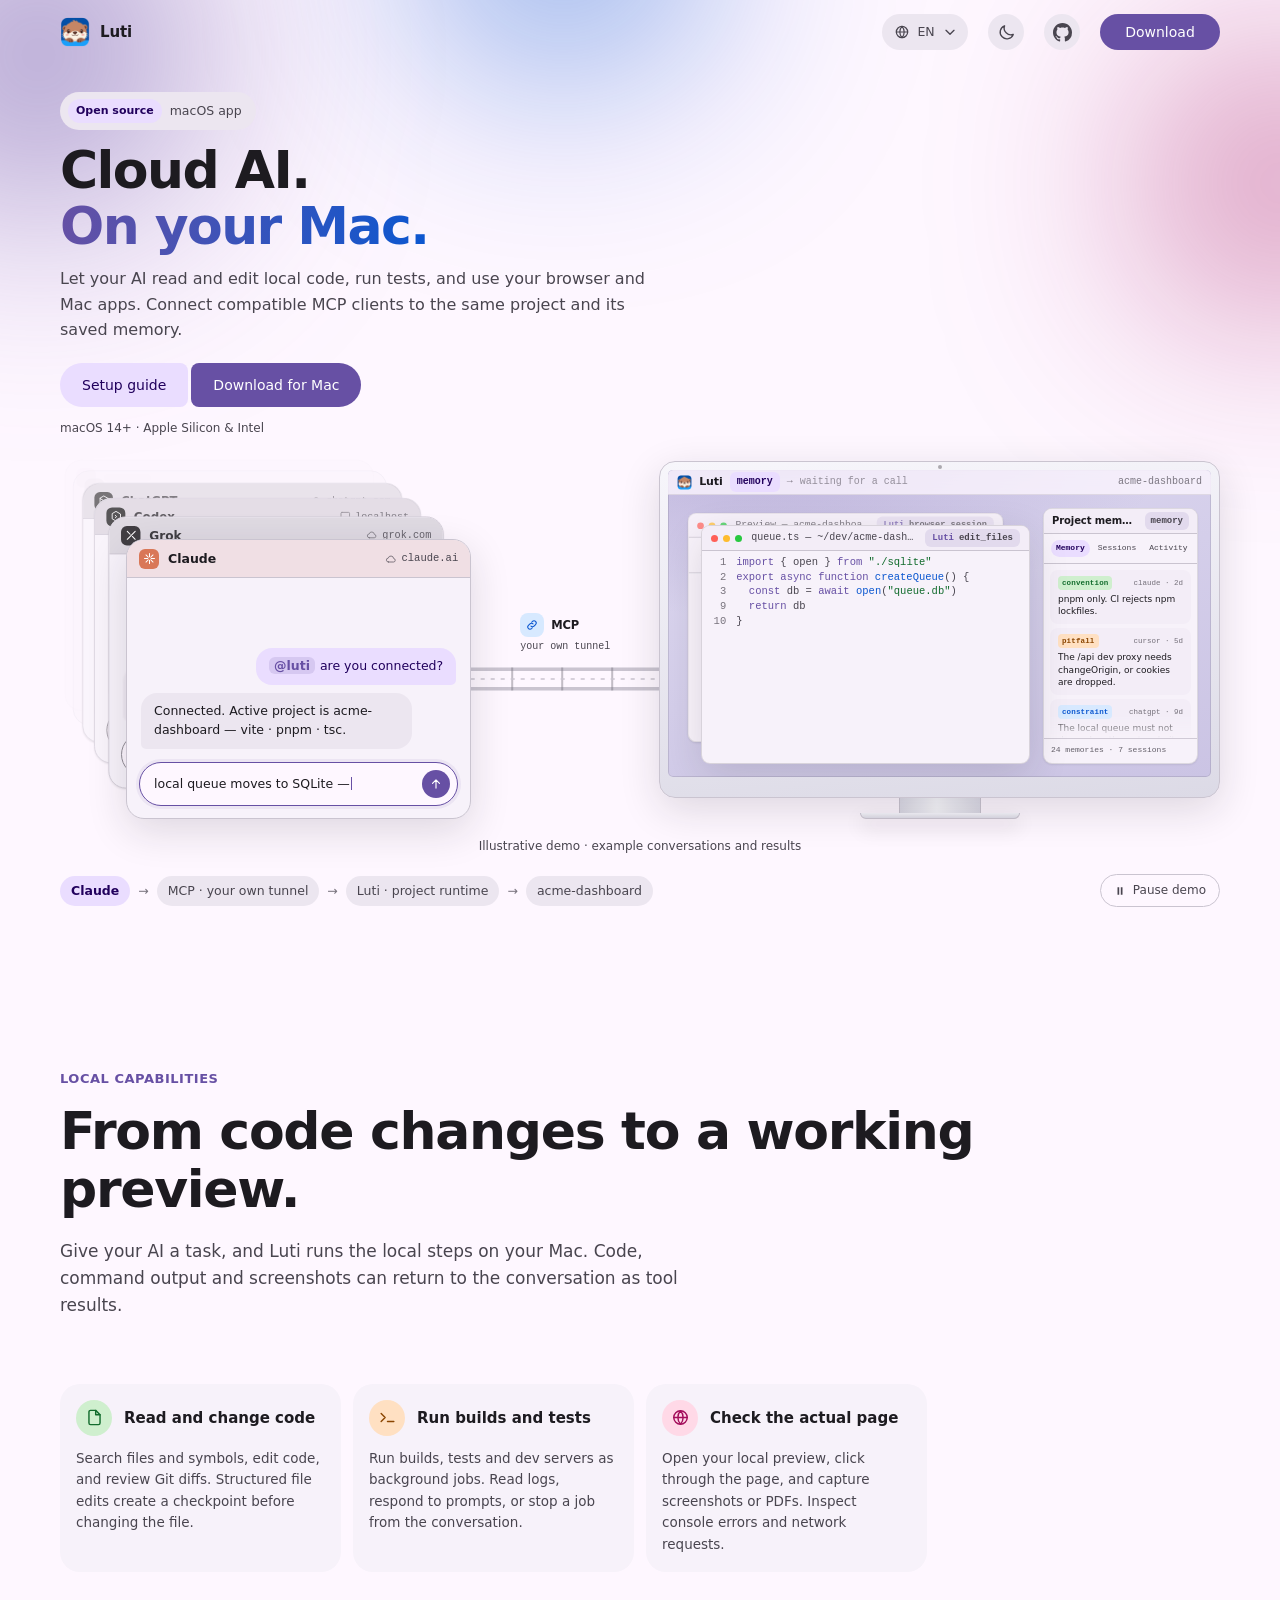
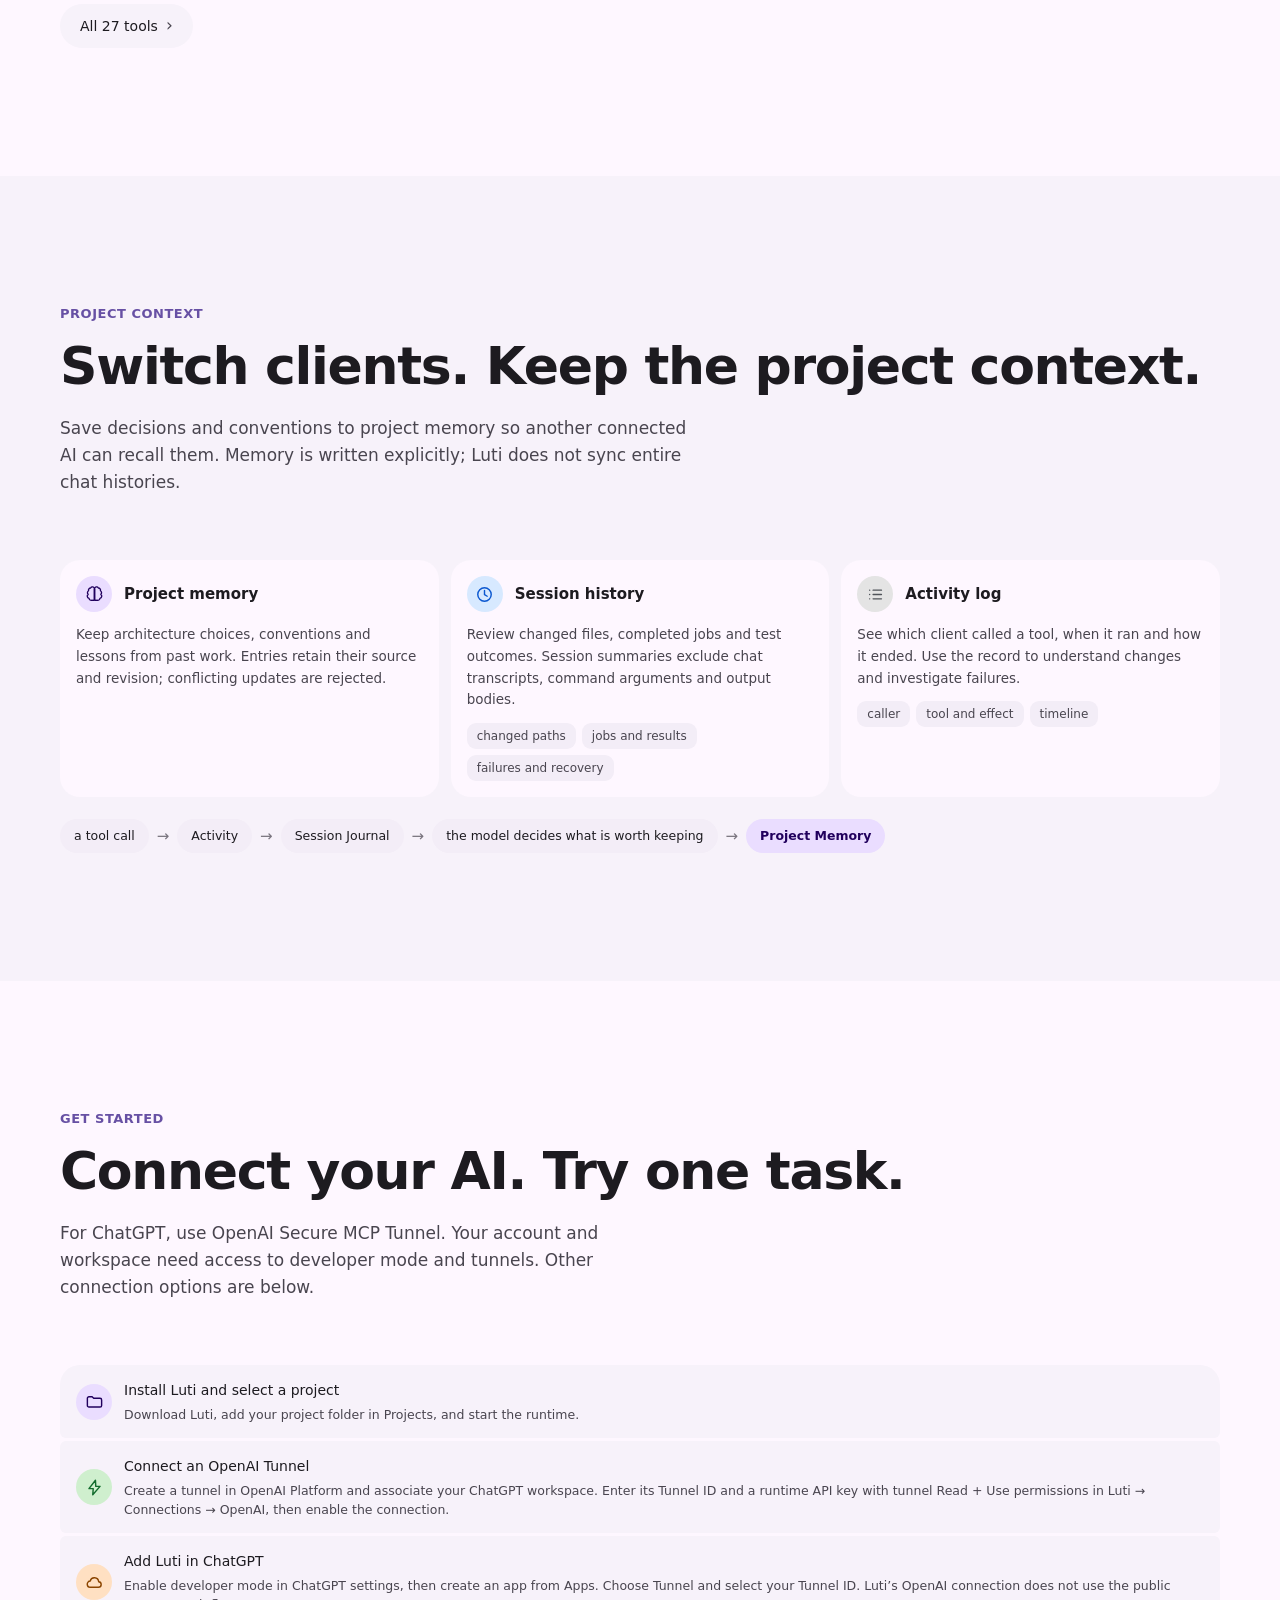
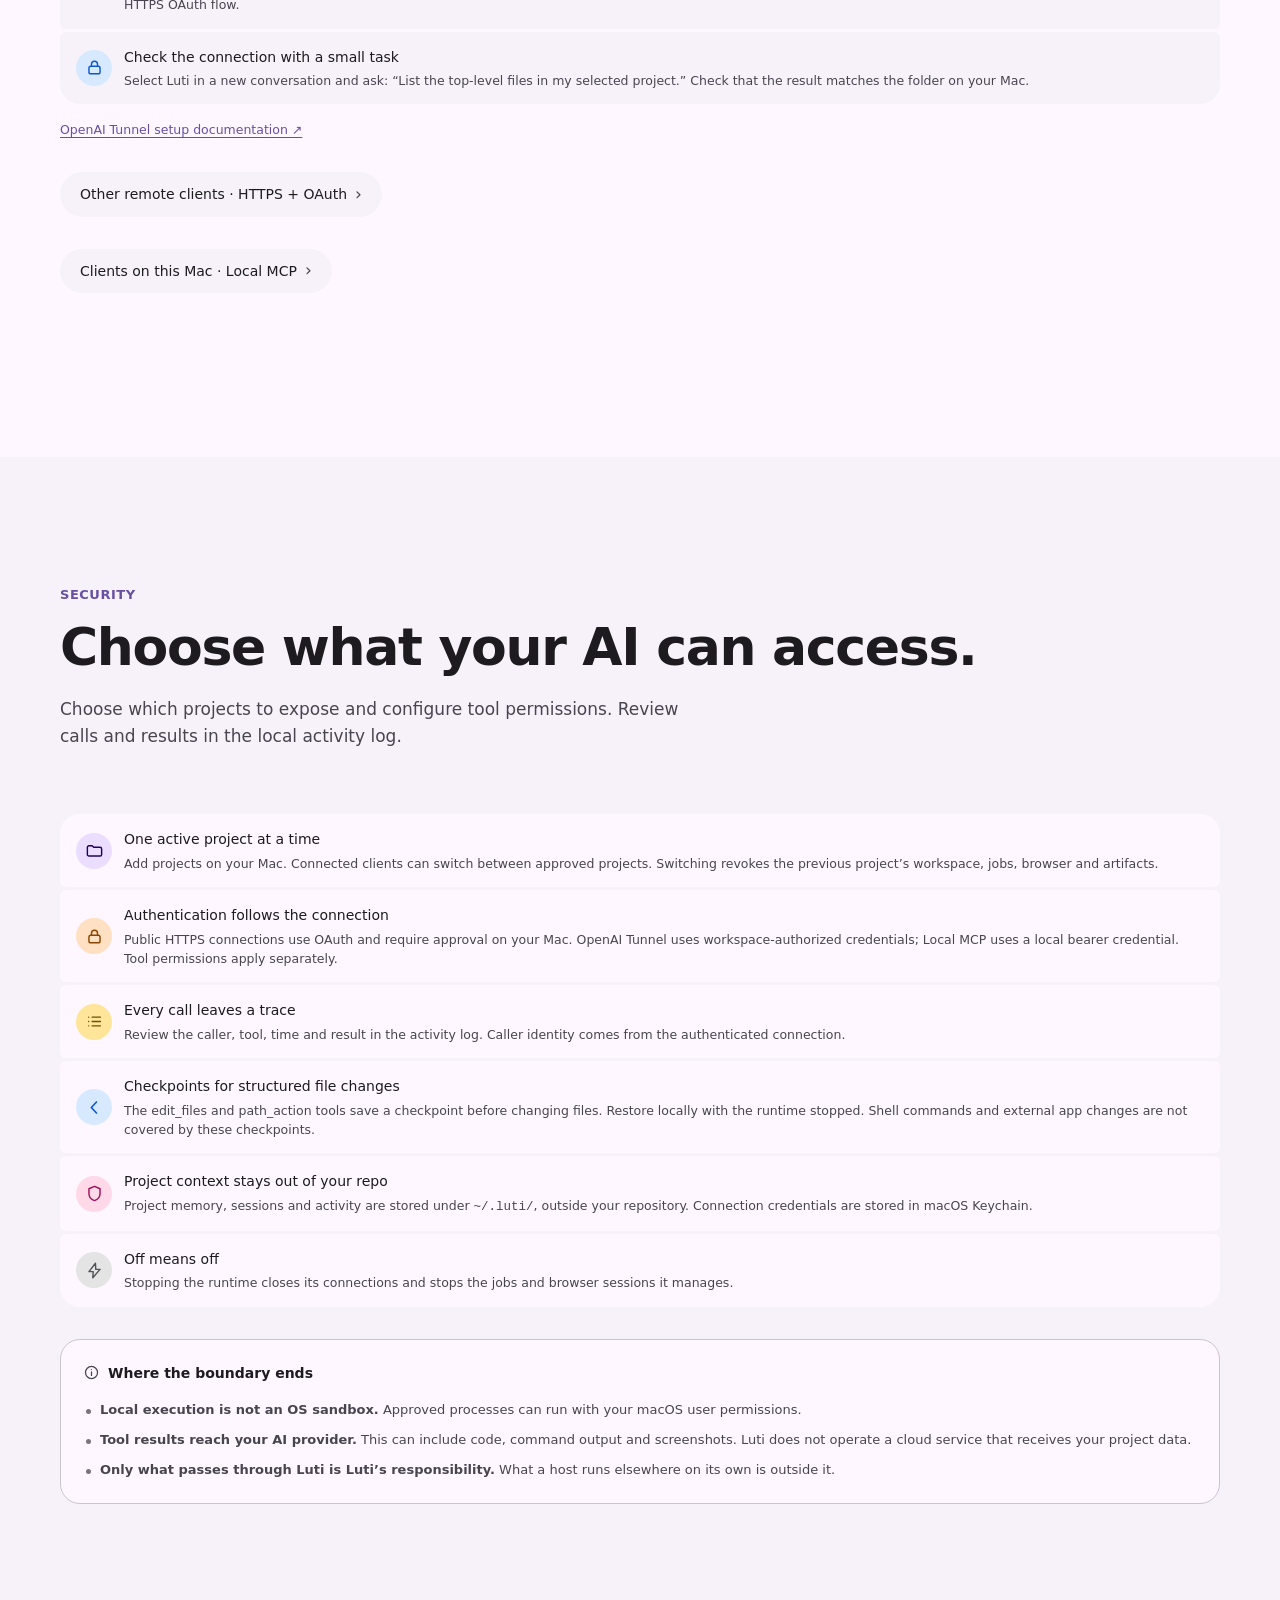
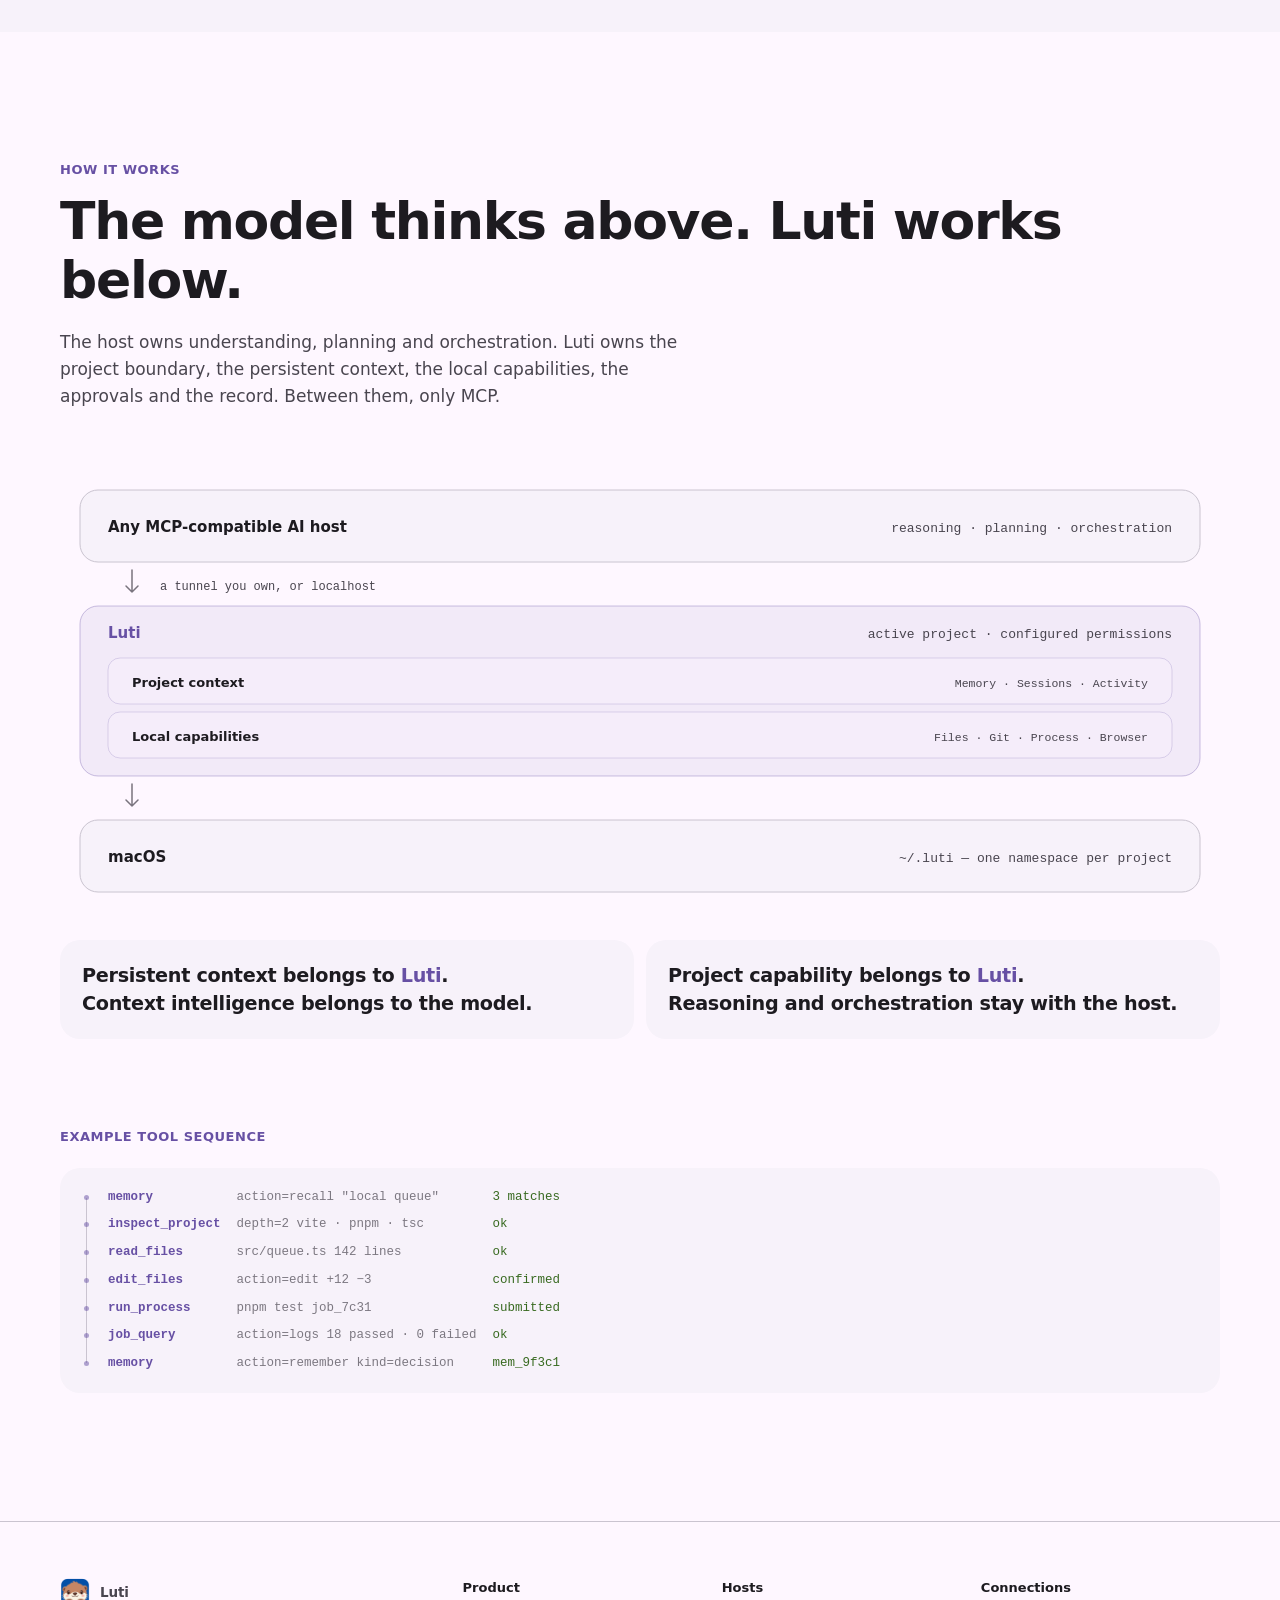
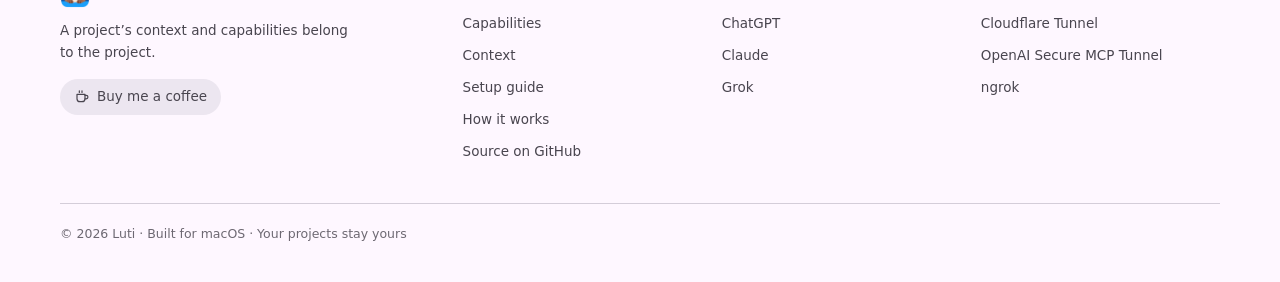
==== Web/index.html @ 60e30027 "refactor: remove computer use from main - Remove desktop tools, screen capture, native input and age" ====
<!doctype html>
<html lang="en" data-theme="auto">
<head>
<meta charset="utf-8">
<meta name="viewport" content="width=device-width, initial-scale=1">

<title>Luti — Cloud AI, on your Mac.</title>
<meta name="description" content="Luti connects AI clients to your Mac through MCP: read and edit code, run tests, use local apps, and share saved project memory. Tool results return to your AI provider.">
<meta name="keywords" content="MCP server, Model Context Protocol, macOS, project memory, remote MCP, ChatGPT connector, Claude MCP, Grok MCP, Codex MCP, Cloudflare Tunnel, local AI tools, OAuth dynamic client registration">
<meta name="author" content="Luti">
<meta name="robots" content="index, follow, max-image-preview:large, max-snippet:-1">
<meta name="color-scheme" content="light dark">
<meta name="theme-color" content="#fef7ff" media="(prefers-color-scheme: light)">
<meta name="theme-color" content="#141218" media="(prefers-color-scheme: dark)">
<meta name="apple-mobile-web-app-title" content="Luti">
<link rel="canonical" href="https://luti.aouos.com/">
<link rel="alternate" hreflang="en" href="https://luti.aouos.com/?lang=en">
<link rel="alternate" hreflang="zh-Hans" href="https://luti.aouos.com/?lang=zh">
<link rel="alternate" hreflang="ja" href="https://luti.aouos.com/?lang=ja">
<link rel="alternate" hreflang="x-default" href="https://luti.aouos.com/">

<meta property="og:site_name" content="Luti">
<meta property="og:type" content="website">
<meta property="og:url" content="https://luti.aouos.com/">
<meta property="og:locale" content="en_US">
<meta property="og:locale:alternate" content="zh_CN">
<meta property="og:locale:alternate" content="ja_JP">
<meta property="og:title" content="Luti — Cloud AI, on your Mac.">
<meta property="og:description" content="Luti connects AI clients to your Mac through MCP: read and edit code, run tests, use local apps, and share saved project memory. Tool results return to your AI provider.">
<meta property="og:image" content="https://luti.aouos.com/assets/og-image.png">
<meta property="og:image:width" content="1200">
<meta property="og:image:height" content="630">
<meta property="og:image:alt" content="Luti — cloud AI on your Mac. Shared project memory and 27 local capabilities.">

<meta name="twitter:card" content="summary_large_image">
<meta name="twitter:title" content="Luti — Cloud AI, on your Mac.">
<meta name="twitter:description" content="Luti connects AI clients to your Mac through MCP: read and edit code, run tests, use local apps, and share saved project memory. Tool results return to your AI provider.">
<meta name="twitter:image" content="https://luti.aouos.com/assets/og-image.png">

<link rel="icon" href="assets/luti-icon.png" type="image/png">
<link rel="apple-touch-icon" href="assets/luti-icon.png">
<link rel="stylesheet" href="styles/tokens.css">
<link rel="stylesheet" href="styles/base.css">
<link rel="stylesheet" href="styles/hero.css">

<script type="application/ld+json">
{
  "@context": "https://schema.org",
  "@graph": [
    {
      "@type": "Organization",
      "@id": "https://luti.aouos.com/#org",
      "name": "Luti",
      "url": "https://luti.aouos.com/",
      "logo": "https://luti.aouos.com/assets/luti-icon.png"
    },
    {
      "@type": "WebSite",
      "@id": "https://luti.aouos.com/#site",
      "url": "https://luti.aouos.com/",
      "name": "Luti",
      "inLanguage": ["en", "zh-Hans", "ja"],
      "publisher": { "@id": "https://luti.aouos.com/#org" }
    },
    {
      "@type": "SoftwareApplication",
      "@id": "https://luti.aouos.com/#app",
      "name": "Luti",
      "applicationCategory": "DeveloperApplication",
      "applicationSubCategory": "MCP Server",
      "operatingSystem": "macOS",
      "url": "https://luti.aouos.com/",
      "image": "https://luti.aouos.com/assets/og-image.png",
      "publisher": { "@id": "https://luti.aouos.com/#org" },
      "description": "Luti connects AI clients to your Mac through MCP: read and edit code, run tests, use local apps, and share saved project memory. Tool results return to your AI provider.",
      "featureList": [
        "Project Memory — durable architecture, decisions, conventions and pitfalls",
        "Session Journal — what each runtime session actually did",
        "Activity — event-level record of every tool call",
        "27 fixed MCP tools across files, code, git, processes, browser and skills",
        "Remote MCP through a tunnel you own — Cloudflare, OpenAI Secure MCP Tunnel or ngrok — or local MCP over localhost",
        "Automatic checkpoint and local restore behind every file and path mutation",
        "OAuth 2.1 with dynamic client registration and per-connection approval on the Mac"
      ],
      "license": "https://www.apache.org/licenses/LICENSE-2.0",
      "isAccessibleForFree": true,
      "offers": {
        "@type": "Offer",
        "price": "0",
        "priceCurrency": "USD"
      }
    },
    {
      "@type": "FAQPage",
      "@id": "https://luti.aouos.com/#faq",
      "inLanguage": "en",
      "mainEntity": [
        {
          "@type": "Question",
          "name": "Which AI hosts can connect to Luti?",
          "acceptedAnswer": {
            "@type": "Answer",
            "text": "Any host that speaks MCP — cloud or local, web app, desktop app, IDE or command line. ChatGPT, Claude, Grok, Codex and Cursor are examples, not an allowlist. The main path is a cloud chat: it registers itself through OAuth dynamic client registration and waits for you to approve it on the Mac. Clients already on the machine take a shorter road over localhost, with no domain and no tunnel."
          }
        },
        {
          "@type": "Question",
          "name": "Is Luti an AI agent?",
          "acceptedAnswer": {
            "@type": "Answer",
            "text": "No. Luti ships no model, no planner and no second agent loop. Reasoning, planning and orchestration stay with the host. Luti owns the project boundary, the persistent context, the local capabilities, the approvals and the audit record."
          }
        },
        {
          "@type": "Question",
          "name": "How does project memory work?",
          "acceptedAnswer": {
            "@type": "Answer",
            "text": "Context is stored in three layers. Activity records every tool call. A session journal records what a runtime session changed. Project memory holds the durable semantics — architecture, decisions, conventions, constraints, security notes, pitfalls, goals and rationale — written explicitly by the model with its source, revision and supersedes chain preserved. Memory is scoped per project; there is no global profile and no cross-project merge."
          }
        },
        {
          "@type": "Question",
          "name": "Does my traffic go through Luti's servers?",
          "acceptedAnswer": {
            "@type": "Answer",
            "text": "No. The tunnel is your own: the request goes host to tunnel to your Mac, and Luti runs no server in that path. Nothing there needs a Luti account either — the app is free and open source, and it runs entirely on your Mac."
          }
        },
        {
          "@type": "Question",
          "name": "Is a project scope the same as a sandbox?",
          "acceptedAnswer": {
            "@type": "Answer",
            "text": "No. A project scope is a semantic boundary, not an OS sandbox: an approved process runs with your user's permissions. A tunnel is not authentication, OAuth is not tool permission, and tool permission is not macOS TCC. Execution policy and checkpoint restore have shipped. An OS-enforced sandbox backend has not, and until it does, a workspace or isolated process fails closed rather than quietly running unsandboxed."
          }
        },
        {
          "@type": "Question",
          "name": "What does Luti cost?",
          "acceptedAnswer": {
            "@type": "Answer",
            "text": "Nothing. Luti Desktop is free and open source under Apache-2.0, and everyone gets the complete product. The Mac app source is on GitHub, and official builds are Developer ID signed and notarized by Apple."
          }
        }
      ]
    }
  ]
}
</script>
</head>
<body>

<svg width="0" height="0" aria-hidden="true" style="position:absolute" focusable="false">
  <defs>
    <g id="sp" fill="none" stroke="currentColor" stroke-width="1.8" stroke-linecap="round" stroke-linejoin="round"></g>
  </defs>
  <symbol id="i-check" viewBox="0 0 24 24" fill="none" stroke="currentColor" stroke-width="2.4" stroke-linecap="round" stroke-linejoin="round"><path d="M5 12.5 10 17.5 19 7"/></symbol>
  <symbol id="i-caret" viewBox="0 0 24 24" fill="none" stroke="currentColor" stroke-width="2" stroke-linecap="round" stroke-linejoin="round"><path d="m6 9.5 6 6 6-6"/></symbol>
  <symbol id="i-send" viewBox="0 0 24 24" fill="none" stroke="currentColor" stroke-width="2" stroke-linecap="round" stroke-linejoin="round"><path d="M12 19V5M6 11l6-6 6 6"/></symbol>
  <symbol id="i-cloud" viewBox="0 0 24 24" fill="none" stroke="currentColor" stroke-width="1.8" stroke-linecap="round" stroke-linejoin="round"><path d="M7 18h10a3.5 3.5 0 0 0 .3-6.98A5.5 5.5 0 0 0 6.5 10.2 3.9 3.9 0 0 0 7 18Z"/></symbol>
  <symbol id="i-folder" viewBox="0 0 24 24" fill="none" stroke="currentColor" stroke-width="1.8" stroke-linecap="round" stroke-linejoin="round"><path d="M3 8a2 2 0 0 1 2-2h4l2 2h8a2 2 0 0 1 2 2v7a2 2 0 0 1-2 2H5a2 2 0 0 1-2-2Z"/></symbol>
  <symbol id="i-terminal" viewBox="0 0 24 24" fill="none" stroke="currentColor" stroke-width="1.8" stroke-linecap="round" stroke-linejoin="round"><path d="m4 7 5 5-5 5M12 17h8"/></symbol>
  <symbol id="i-globe" viewBox="0 0 24 24" fill="none" stroke="currentColor" stroke-width="1.8" stroke-linecap="round" stroke-linejoin="round"><circle cx="12" cy="12" r="8.5"/><path d="M3.5 12h17M12 3.5c2.2 2.4 3.3 5.3 3.3 8.5S14.2 18.1 12 20.5c-2.2-2.4-3.3-5.3-3.3-8.5S9.8 5.9 12 3.5Z"/></symbol>
  <symbol id="i-display" viewBox="0 0 24 24" fill="none" stroke="currentColor" stroke-width="1.8" stroke-linecap="round" stroke-linejoin="round"><rect x="3" y="4.5" width="18" height="12" rx="2"/><path d="M9.5 20.5h5M12 16.5v4"/></symbol>
  <symbol id="i-git" viewBox="0 0 24 24" fill="none" stroke="currentColor" stroke-width="1.8" stroke-linecap="round" stroke-linejoin="round"><circle cx="7" cy="6" r="2.2"/><circle cx="7" cy="18" r="2.2"/><circle cx="17" cy="10" r="2.2"/><path d="M7 8.2v7.6M17 12.2c0 3-2.6 3.8-5 4.2"/></symbol>
  <symbol id="i-package" viewBox="0 0 24 24" fill="none" stroke="currentColor" stroke-width="1.8" stroke-linecap="round" stroke-linejoin="round"><path d="m12 3 8 4.3v9.4L12 21l-8-4.3V7.3Z"/><path d="M4 7.3 12 12l8-4.7M12 12v9"/></symbol>
  <symbol id="i-sparkles" viewBox="0 0 24 24" fill="none" stroke="currentColor" stroke-width="1.8" stroke-linecap="round" stroke-linejoin="round"><path d="M12 3v5M12 16v5M4.5 12h5M14.5 12h5M6.7 6.7l3 3M14.3 14.3l3 3M17.3 6.7l-3 3M9.7 14.3l-3 3"/></symbol>
  <symbol id="i-shield" viewBox="0 0 24 24" fill="none" stroke="currentColor" stroke-width="1.8" stroke-linecap="round" stroke-linejoin="round"><path d="M12 3 5 6v6c0 4.2 2.9 7.6 7 9 4.1-1.4 7-4.8 7-9V6Z"/></symbol>
  <symbol id="i-lock" viewBox="0 0 24 24" fill="none" stroke="currentColor" stroke-width="1.8" stroke-linecap="round" stroke-linejoin="round"><rect x="5" y="10.5" width="14" height="9.5" rx="2.4"/><path d="M8.2 10.5V7.8a3.8 3.8 0 0 1 7.6 0v2.7"/></symbol>
  <symbol id="i-lock-s" viewBox="0 0 24 24" fill="none" stroke="currentColor" stroke-width="2.6" stroke-linecap="round" stroke-linejoin="round"><rect x="5" y="10.5" width="14" height="9.5" rx="2.4"/><path d="M8.2 10.5V7.8a3.8 3.8 0 0 1 7.6 0v2.7"/></symbol>
  <symbol id="i-bolt" viewBox="0 0 24 24" fill="none" stroke="currentColor" stroke-width="1.8" stroke-linecap="round" stroke-linejoin="round"><path d="M13.2 2.8 5 13.4h5.4L9.8 21.2 19 10.6h-5.4Z"/></symbol>
  <symbol id="i-eye" viewBox="0 0 24 24" fill="none" stroke="currentColor" stroke-width="1.8" stroke-linecap="round" stroke-linejoin="round"><path d="M2.6 12S6.2 5.8 12 5.8 21.4 12 21.4 12 17.8 18.2 12 18.2 2.6 12 2.6 12Z"/><circle cx="12" cy="12" r="2.8"/></symbol>
  <symbol id="i-play" viewBox="0 0 24 24" fill="currentColor"><path d="M7 4.6 19 12 7 19.4Z"/></symbol>
  <symbol id="i-pause" viewBox="0 0 24 24" fill="currentColor"><path d="M7 4.5h3.4v15H7zM13.6 4.5H17v15h-3.4z"/></symbol>
  <symbol id="i-back" viewBox="0 0 24 24" fill="none" stroke="currentColor" stroke-width="2" stroke-linecap="round" stroke-linejoin="round"><path d="M14.5 5 8 12l6.5 7"/></symbol>
  <symbol id="i-fwd" viewBox="0 0 24 24" fill="none" stroke="currentColor" stroke-width="2" stroke-linecap="round" stroke-linejoin="round"><path d="M9.5 5 16 12l-6.5 7"/></symbol>
  <symbol id="i-file" viewBox="0 0 24 24" fill="none" stroke="currentColor" stroke-width="1.8" stroke-linecap="round" stroke-linejoin="round"><path d="M13.5 3H7a2 2 0 0 0-2 2v14a2 2 0 0 0 2 2h10a2 2 0 0 0 2-2V8.5Z"/><path d="M13.5 3v5.5H19"/></symbol>
  <symbol id="i-camera" viewBox="0 0 24 24" fill="none" stroke="currentColor" stroke-width="1.8" stroke-linecap="round" stroke-linejoin="round"><path d="M4 8.5h3l1.4-2.2h7.2L17 8.5h3a1 1 0 0 1 1 1v8a1 1 0 0 1-1 1H4a1 1 0 0 1-1-1v-8a1 1 0 0 1 1-1Z"/><circle cx="12" cy="13.2" r="3.2"/></symbol>
  <symbol id="i-pencil" viewBox="0 0 24 24" fill="none" stroke="currentColor" stroke-width="1.8" stroke-linecap="round" stroke-linejoin="round"><path d="M4 20h4L20 8l-4-4L4 16Z"/></symbol>

  <symbol id="i-brain" viewBox="0 0 24 24" fill="none" stroke="currentColor" stroke-width="1.7" stroke-linecap="round" stroke-linejoin="round"><path d="M12 5a2.6 2.6 0 0 0-4.9-1.2A2.7 2.7 0 0 0 4.5 7.3a2.8 2.8 0 0 0-.5 4.5 2.8 2.8 0 0 0 1.1 5 2.7 2.7 0 0 0 3.8 2.3A2.6 2.6 0 0 0 12 18.6Z"/><path d="M12 5a2.6 2.6 0 0 1 4.9-1.2 2.7 2.7 0 0 1 2.6 3.5 2.8 2.8 0 0 1 .5 4.5 2.8 2.8 0 0 1-1.1 5 2.7 2.7 0 0 1-3.8 2.3A2.6 2.6 0 0 1 12 18.6Z"/><path d="M12 5v13.6"/></symbol>
  <symbol id="i-clock" viewBox="0 0 24 24" fill="none" stroke="currentColor" stroke-width="1.8" stroke-linecap="round" stroke-linejoin="round"><circle cx="12" cy="12" r="8.5"/><path d="M12 6.8v5.4l3.4 2"/></symbol>
  <symbol id="i-list" viewBox="0 0 24 24" fill="none" stroke="currentColor" stroke-width="1.8" stroke-linecap="round" stroke-linejoin="round"><path d="M9 6.5h10.5M9 12h10.5M9 17.5h10.5M4.6 6.5h.01M4.6 12h.01M4.6 17.5h.01"/></symbol>
  <symbol id="i-link" viewBox="0 0 24 24" fill="none" stroke="currentColor" stroke-width="1.8" stroke-linecap="round" stroke-linejoin="round"><path d="M10.2 13.8a3.7 3.7 0 0 0 5.3 0l2.6-2.6a3.7 3.7 0 0 0-5.3-5.3l-1.3 1.4"/><path d="M13.8 10.2a3.7 3.7 0 0 0-5.3 0l-2.6 2.6a3.7 3.7 0 0 0 5.3 5.3l1.3-1.4"/></symbol>
  <symbol id="i-layers" viewBox="0 0 24 24" fill="none" stroke="currentColor" stroke-width="1.8" stroke-linecap="round" stroke-linejoin="round"><path d="m12 3 8.6 4.4L12 11.8 3.4 7.4Z"/><path d="m3.4 12 8.6 4.4 8.6-4.4M3.4 16.6 12 21l8.6-4.4"/></symbol>
  <symbol id="i-info" viewBox="0 0 24 24" fill="none" stroke="currentColor" stroke-width="1.8" stroke-linecap="round" stroke-linejoin="round"><circle cx="12" cy="12" r="8.5"/><path d="M12 11.2v5M12 7.8h.01"/></symbol>
  <symbol id="i-sun" viewBox="0 0 24 24" fill="none" stroke="currentColor" stroke-width="1.7" stroke-linecap="round" stroke-linejoin="round"><circle cx="12" cy="12" r="4"/><path d="M12 2.6v2.2M12 19.2v2.2M4.2 12H2M22 12h-2.2M6.3 6.3 4.8 4.8M19.2 19.2l-1.5-1.5M17.7 6.3l1.5-1.5M4.8 19.2l1.5-1.5"/></symbol>
  <symbol id="i-moon" viewBox="0 0 24 24" fill="none" stroke="currentColor" stroke-width="1.7" stroke-linecap="round" stroke-linejoin="round"><path d="M20.5 14.4A8.5 8.5 0 0 1 9.6 3.5a8.5 8.5 0 1 0 10.9 10.9Z"/></symbol>
  <symbol id="i-coffee" viewBox="0 0 24 24" fill="none" stroke="currentColor" stroke-width="1.8" stroke-linecap="round" stroke-linejoin="round"><path d="M4.5 8h12v6.5a4.5 4.5 0 0 1-4.5 4.5H9a4.5 4.5 0 0 1-4.5-4.5Z"/><path d="M16.5 9.5h1.8a2.6 2.6 0 0 1 0 5.2h-1.8"/><path d="M8 2.8v2.4M12 2.8v2.4"/></symbol>
  <symbol id="i-github" viewBox="0 0 16 16" fill="currentColor"><path d="M8 0C3.58 0 0 3.58 0 8c0 3.54 2.29 6.53 5.47 7.59.4.07.55-.17.55-.38 0-.19-.01-.82-.01-1.49-2.01.37-2.53-.49-2.69-.94-.09-.23-.48-.94-.82-1.13-.28-.15-.68-.52-.01-.53.63-.01 1.08.58 1.23.82.72 1.21 1.87.87 2.33.66.07-.52.28-.87.51-1.07-1.78-.2-3.64-.89-3.64-3.95 0-.87.31-1.59.82-2.15-.08-.2-.36-1.02.08-2.12 0 0 .67-.21 2.2.82.64-.18 1.32-.27 2-.27.68 0 1.36.09 2 .27 1.53-1.04 2.2-.82 2.2-.82.44 1.1.16 1.92.08 2.12.51.56.82 1.27.82 2.15 0 3.07-1.87 3.75-3.65 3.95.29.25.54.73.54 1.48 0 1.07-.01 1.93-.01 2.2 0 .21.15.46.55.38A8.013 8.013 0 0 0 16 8c0-4.42-3.58-8-8-8Z"/></symbol>
  <symbol id="i-chatgpt" viewBox="0 0 24 24" fill="none" stroke="currentColor" stroke-width="1.7" stroke-linecap="round" stroke-linejoin="round"><path d="m12 2.6 8.1 4.7v9.4L12 21.4 3.9 16.7V7.3Z"/><path d="M12 12.1 20.1 7.3M12 12.1v9.3M12 12.1 3.9 7.3"/></symbol>
  <symbol id="i-claude" viewBox="0 0 24 24" fill="none" stroke="currentColor" stroke-width="1.9" stroke-linecap="round"><path d="M12 2.8v6M12 15.2v6M2.8 12h6M15.2 12h6M5.5 5.5l4.2 4.2M14.3 14.3l4.2 4.2M18.5 5.5l-4.2 4.2M9.7 14.3l-4.2 4.2"/></symbol>
  <symbol id="i-grok" viewBox="0 0 24 24" fill="none" stroke="currentColor" stroke-width="2" stroke-linecap="round"><path d="M4.5 19.5 19.5 4.5M4.5 4.5l5.4 5.4M14.1 14.1l5.4 5.4"/></symbol>
  <symbol id="i-codex" viewBox="0 0 24 24" fill="none" stroke="currentColor" stroke-width="1.7" stroke-linecap="round" stroke-linejoin="round"><path d="m12 2.6 8.1 4.7v9.4L12 21.4 3.9 16.7V7.3Z"/><path d="m9.9 9.9 2.7 2.5-2.7 2.5"/></symbol>
</svg>

<header class="appbar" id="appbar">
  <div class="wrap appbar__inner">
    <a class="brand" href="#top"><img src="assets/luti-icon.png" alt="Luti" width="30" height="30"><span>Luti</span></a>
    <div class="menu" data-menu>
      <button class="menu__trigger" id="langTrigger" type="button" aria-haspopup="menu" aria-expanded="false" aria-controls="langMenu" data-i18n-attr="aria-label:a11y.lang" aria-label="Interface language">
        <svg><use href="#i-globe"/></svg>
        <span class="menu__value" data-lang-value lang="en">EN</span>
        <svg class="menu__caret"><use href="#i-caret"/></svg>
      </button>
      <div class="menu__surface" id="langMenu" role="menu" aria-labelledby="langTrigger" hidden>
        <button class="menu__item" type="button" role="menuitemradio" aria-checked="true" data-lang="en" lang="en">
          <svg class="menu__check"><use href="#i-check"/></svg>English
        </button>
        <button class="menu__item" type="button" role="menuitemradio" aria-checked="false" data-lang="zh" lang="zh-Hans">
          <svg class="menu__check"><use href="#i-check"/></svg>简体中文
        </button>
        <button class="menu__item" type="button" role="menuitemradio" aria-checked="false" data-lang="ja" lang="ja">
          <svg class="menu__check"><use href="#i-check"/></svg>日本語
        </button>
      </div>
    </div>
    <button class="appbar__icon appbar__theme" id="themeSwitch" role="switch" aria-checked="false" data-i18n-attr="aria-label:a11y.theme" aria-label="Dark mode">
      <svg class="appbar__theme-on"><use href="#i-sun"/></svg>
      <svg class="appbar__theme-off"><use href="#i-moon"/></svg>
    </button>
    <a class="appbar__icon" href="https://github.com/boltguo/Luti" rel="noopener" data-i18n-attr="aria-label:a11y.github" aria-label="Source on GitHub"><svg><use href="#i-github"/></svg></a>
    <a class="btn btn--filled appbar__cta" href="https://github.com/boltguo/Luti/releases/latest/download/Luti.dmg" data-i18n="nav.download">Download</a>
  </div>
  <span class="appbar__sentinel" id="appbarSentinel"></span>
</header>

<main id="top">

<section class="hero">
  <div class="hero__aurora" aria-hidden="true"><span></span><span></span><span></span></div>
  <div class="wrap">

    <div class="hero__copy">
      <span class="eyebrow" data-i18n-html="hero.eyebrow"><b>Open source</b> macOS app</span>
      <h1 data-i18n-html="hero.h1">Cloud AI.<br><em>On your Mac.</em></h1>
      <p class="hero__lede" data-i18n="hero.lede">Let your AI read and edit local code, run tests, and use your browser and Mac apps. Connect compatible MCP clients to the same project and its saved memory.</p>
      <div class="hero__actions">
        <div class="button-run">
          <a class="btn btn--tonal" href="#start" data-i18n="hero.ctaChain">Setup guide</a>
          <a class="btn btn--filled" href="https://github.com/boltguo/Luti/releases/latest/download/Luti.dmg" data-i18n="hero.ctaDownload">Download for Mac</a>
        </div>
      </div>
      <p class="hero__requirements" data-i18n="hero.requirements">macOS 14+ · Apple Silicon & Intel</p>
    </div>

    <p class="sr-only" data-i18n="hero.sr">Illustrative workflow: one AI saves a project decision, another recalls it before editing code, and connected clients run tests and inspect the result. The conversations and results shown are examples.</p>

    <div class="stage" id="stage" aria-hidden="true">
      <svg class="stage__wire" id="wire" preserveAspectRatio="none">
        <defs>
          <linearGradient id="wireGrad" x1="0" y1="0" x2="1" y2="0">
            <stop offset="0" stop-color="var(--primary)" stop-opacity="0"/>
            <stop offset="0.55" stop-color="var(--primary)" stop-opacity="0.75"/>
            <stop offset="1" stop-color="var(--primary)"/>
          </linearGradient>
        </defs>
        <path class="wire__casing" id="wireCasing"/>
        <path class="wire__bore" id="wireBore"/>
        <path class="wire__ribs" id="wireRibs"/>
        <path class="wire__base" id="wireBase"/>
        <path class="wire__trail" id="wireTrail"/>
      </svg>

      <!-- Chat stack -->
      <div class="deck" id="deck">
        <!-- Decorative cards are excluded from animation. -->
        <div class="client client--ghost" data-pos="4" aria-hidden="true"><span class="ghost__bar"><i></i><b></b></span></div>
        <div class="client client--ghost" data-pos="5" aria-hidden="true"><span class="ghost__bar"><i></i><b></b></span></div>

        <article class="client" data-client="chatgpt" data-link="remote" data-pos="3" style="--brand:light-dark(#0f0f0f,#ededed);--brand-ink:light-dark(#fff,#111)">
          <div class="client__bar">
            <span class="client__mark"><svg><use href="#i-chatgpt"/></svg></span>
            <span class="client__name">ChatGPT</span>
            <span class="client__link"><svg><use href="#i-cloud"/></svg>chatgpt.com</span>
          </div>
          <div class="client__log" data-log>
            <p class="bubble bubble--user bubble--ghost" data-i18n-html="seed.gptQ"><b class="mention">@luti</b> first time on this project — give me the background</p>
            <p class="bubble bubble--ai bubble--ghost" data-i18n="seed.gptA">Connected. acme-dashboard — 24 memories, 7 sessions, 27 tools.</p>
          </div>
          <div class="client__composer">
            <span class="client__field" data-field data-placeholder="Ask ChatGPT"></span>
            <button class="client__send" tabindex="-1"><svg><use href="#i-send"/></svg></button>
          </div>
        </article>

        <article class="client" data-client="codex" data-link="local" data-pos="2" style="--brand:light-dark(#0f0f0f,#ededed);--brand-ink:light-dark(#fff,#111)">
          <div class="client__bar">
            <span class="client__mark"><svg><use href="#i-codex"/></svg></span>
            <span class="client__name">Codex</span>
            <span class="client__link"><svg><use href="#i-display"/></svg>localhost</span>
          </div>
          <div class="client__log" data-log>
            <p class="bubble bubble--user bubble--ghost" data-i18n-html="seed.codexQ"><b class="mention">@luti</b> which project am I on?</p>
            <p class="bubble bubble--ai bubble--ghost" data-i18n="seed.codexA">acme-dashboard — the same project, and the same context, as the IDE and the web.</p>
          </div>
          <div class="client__composer">
            <span class="client__field" data-field data-placeholder="Describe a task"></span>
            <button class="client__send" tabindex="-1"><svg><use href="#i-send"/></svg></button>
          </div>
        </article>

        <article class="client" data-client="claude" data-link="remote" data-pos="0" style="--brand:#d97757;--brand-ink:#fff">
          <div class="client__bar">
            <span class="client__mark"><svg><use href="#i-claude"/></svg></span>
            <span class="client__name">Claude</span>
            <span class="client__link"><svg><use href="#i-cloud"/></svg>claude.ai</span>
          </div>
          <div class="client__log" data-log>
            <p class="bubble bubble--user bubble--ghost" data-i18n-html="seed.claudeQ"><b class="mention">@luti</b> are you connected?</p>
            <p class="bubble bubble--ai bubble--ghost" data-i18n="seed.claudeA">Connected. Active project is acme-dashboard — vite · pnpm · tsc.</p>
          </div>
          <div class="client__composer">
            <span class="client__field" data-field data-placeholder="How can I help you today?"></span>
            <button class="client__send" tabindex="-1"><svg><use href="#i-send"/></svg></button>
          </div>
        </article>

        <article class="client" data-client="grok" data-link="remote" data-pos="1" style="--brand:light-dark(#1d1b20,#e6e0e9);--brand-ink:light-dark(#fff,#141218)">
          <div class="client__bar">
            <span class="client__mark"><svg><use href="#i-grok"/></svg></span>
            <span class="client__name">Grok</span>
            <span class="client__link"><svg><use href="#i-cloud"/></svg>grok.com</span>
          </div>
          <div class="client__log" data-log>
            <p class="bubble bubble--user bubble--ghost" data-i18n-html="seed.grokQ"><b class="mention">@luti</b> is the dev server still up?</p>
            <p class="bubble bubble--ai bubble--ghost" data-i18n="seed.grokA">Connected. job_7c31 is still running — 18 passed, 0 failed.</p>
          </div>
          <div class="client__composer">
            <span class="client__field" data-field data-placeholder="What do you want to know?"></span>
            <button class="client__send" tabindex="-1"><svg><use href="#i-send"/></svg></button>
          </div>
        </article>
      </div>

      <!-- Connection lane -->
      <div class="stage__lane">
        <div class="tunnel" id="nodeTunnel">
          <p class="tunnel__row">
            <span class="tunnel__icon"><svg><use href="#i-link"/></svg></span>
            <span class="tunnel__name">MCP</span>
          </p>
          <p class="tunnel__sub" id="linkMode" data-i18n="stage.linkRemote">your own tunnel</p>
        </div>
      </div>

      <!-- Mac demo -->
      <div class="mac" id="mac">
        <div class="mac__body">
          <span class="mac__cam"></span>
          <div class="mac__screen" id="macScreen">

            <div class="mac__bar" id="nodeLuti">
              <span class="mac__logo"><img src="assets/luti-icon.png" alt=""><i class="mac__ring"></i></span>
              <span class="mac__name">Luti</span>
              <span class="mac__tool" id="statusTool">memory</span>
              <span class="mac__arrow">&rarr;</span>
              <span class="mac__res is-pending" id="statusResult" data-i18n="demo.idle">waiting for a call</span>
              <span class="mac__meta" id="lutiMeta">acme-dashboard</span>
            </div>

            <div class="desk" id="desk">

              <div class="desk__stack">

              <section class="win win--editor" data-pos="0" id="viewEditor">
                <div class="win__bar">
                  <span class="lights"><i></i><i></i><i></i></span>
                  <span class="win__title">queue.ts &mdash; ~/dev/acme-dashboard</span>
                  <span class="win__by">Luti<b data-by>edit_files</b></span>
                </div>
                <div class="win__body">
                  <div class="editor" id="editor">
                    <div class="line"><span class="line__no">1</span><span class="line__code"><span class="tk-key">import</span> { open } <span class="tk-key">from</span> <span class="tk-str">"./sqlite"</span></span></div>
                    <div class="line"><span class="line__no">2</span><span class="line__code"><span class="tk-key">export async function</span> <span class="tk-fn">createQueue</span>() {</span></div>
                    <div class="line"><span class="line__no">3</span><span class="line__code">  <span class="tk-key">const</span> db = <span class="tk-key">await</span> <span class="tk-fn">open</span>(<span class="tk-str">"queue.db"</span>)</span></div>
                    <div class="line is-pending" data-add><span class="line__no">4</span><span class="line__code">  <span class="tk-key">await</span> db.<span class="tk-fn">exec</span>(</span></div>
                    <div class="line is-pending" data-add><span class="line__no">5</span><span class="line__code">    <span class="tk-str">"CREATE TABLE IF NOT EXISTS jobs ("</span> +</span></div>
                    <div class="line is-pending" data-add><span class="line__no">6</span><span class="line__code">    <span class="tk-str">"id TEXT PRIMARY KEY,"</span> +</span></div>
                    <div class="line is-pending" data-add><span class="line__no">7</span><span class="line__code">    <span class="tk-str">"payload TEXT NOT NULL)"</span></span></div>
                    <div class="line is-pending" data-add><span class="line__no">8</span><span class="line__code">  )</span></div>
                    <div class="line"><span class="line__no">9</span><span class="line__code">  <span class="tk-key">return</span> db</span></div>
                    <div class="line"><span class="line__no">10</span><span class="line__code">}</span></div>
                  </div>
                </div>
              </section>

              <section class="win win--browser" data-pos="1" id="viewBrowser">
                <div class="win__bar">
                  <span class="lights"><i></i><i></i><i></i></span>
                  <span class="win__title" data-i18n="stage.winPreview">Preview — acme-dashboard</span>
                  <span class="win__by">Luti<b data-by>browser_observe</b></span>
                </div>
                <div class="win__body">
                  <div class="chrome">
                    <span class="chrome__nav"><svg><use href="#i-back"/></svg><svg><use href="#i-fwd"/></svg></span>
                    <span class="chrome__url"><svg><use href="#i-lock-s"/></svg><span id="urlText">localhost:5173</span></span>
                    <span class="chrome__spin"></span>
                  </div>
                  <div class="viewport">
                    <div class="mini" id="miniPreview">
                      <div class="mini__card">
                        <span class="mini__dot"></span>
                        <span><span class="mini__t">Queue</span><br><span class="mini__s" data-i18n="stage.miniSub">SQLite · 3 workers ready</span></span>
                      </div>
                      <div class="mini__bars">
                        <div class="mini__bar"></div><div class="mini__bar"></div><div class="mini__bar"></div>
                      </div>
                    </div>
                  </div>
                  <div class="shot" id="shot">
                    <span class="shot__frame"></span>
                    <span class="shot__flash"></span>
                  </div>
                </div>
              </section>
              </div>

              <!-- Memory stays visible beside the window stack. -->
              <aside class="ledger" id="viewContext">
                <div class="ledger__bar">
                  <span class="ledger__title" data-i18n="stage.ctxTitle">Project memory</span>
                  <span class="win__by ledger__by"><b data-by>memory</b></span>
                </div>
                <div class="ledger__body">
                  <div class="ctx">
                    <div class="ctx__head">
                      <span class="ctx__tab is-on">Memory</span>
                      <span class="ctx__tab">Sessions</span>
                      <span class="ctx__tab">Activity</span>
                    </div>
                    <div class="ctx__list" id="ctxList">
                      <article class="mem">
                        <p class="mem__top"><span class="mem__kind" data-kind="convention">convention</span><span class="mem__src">claude · 2d</span></p>
                        <p class="mem__body" data-i18n="stage.mem1">pnpm only. CI rejects npm lockfiles.</p>
                      </article>
                      <article class="mem">
                        <p class="mem__top"><span class="mem__kind" data-kind="pitfall">pitfall</span><span class="mem__src">cursor · 5d</span></p>
                        <p class="mem__body" data-i18n="stage.mem2">The /api dev proxy needs changeOrigin, or cookies are dropped.</p>
                      </article>
                      <article class="mem">
                        <p class="mem__top"><span class="mem__kind" data-kind="constraint">constraint</span><span class="mem__src">chatgpt · 9d</span></p>
                        <p class="mem__body" data-i18n="stage.mem3">The local queue must not depend on the network; it has to persist offline.</p>
                      </article>
                    </div>
                    <p class="ctx__foot" id="ctxCount" data-i18n="demo.count">24 memories · 7 sessions</p>
                  </div>
                </div>
              </aside>

            </div>
          </div>
          <div class="mac__chin"></div>
        </div>
        <div class="mac__neck"></div>
        <div class="mac__foot"></div>
      </div>

      <div class="packets" id="packets"></div>

    </div>

    <p class="stage__note" data-i18n="hero.demoNote">Illustrative demo · example conversations and results</p>
    <div class="stage__caption">
      <span class="hop" data-hop="client" id="hopClient">Claude</span>
      <span class="hop__sep">&rarr;</span>
      <span class="hop" data-hop="tunnel" id="hopLink">MCP · localhost</span>
      <span class="hop__sep">&rarr;</span>
      <span class="hop" data-hop="luti" data-i18n="stage.hopLuti">Luti · project runtime</span>
      <span class="hop__sep">&rarr;</span>
      <span class="hop" data-hop="project">acme-dashboard</span>
      <button class="stage__toggle" id="stageToggle" aria-pressed="false">
        <svg aria-hidden="true"><use href="#i-pause" id="toggleIcon"/></svg><span id="toggleText" data-i18n="demo.pause">Pause demo</span>
      </button>
    </div>
  </div>
</section>

<section class="section" id="capabilities">
  <div class="wrap">
    <header class="section__head reveal">
      <p class="section__label" data-i18n="caps.label">Local capabilities</p>
      <h2 class="section__title" data-i18n="caps.title">From code changes to a working preview.</h2>
      <p class="section__lede" data-i18n="caps.lede">Give your AI a task, and Luti runs the local steps on your Mac. Code, command output and screenshots can return to the conversation as tool results.</p>
    </header>

    <div class="grid grid--4 reveal">
      <article class="card">
        <h3 class="card__title"><span class="icon-circle" data-tone="green"><svg><use href="#i-file"/></svg></span><span data-i18n="caps.task3">Read and change code</span></h3>
        <p class="card__body" data-i18n="tools.t3b">Search files and symbols, edit code, and review Git diffs. Structured file edits create a checkpoint before changing the file.</p>
      </article>
      <article class="card">
        <h3 class="card__title"><span class="icon-circle" data-tone="orange"><svg><use href="#i-terminal"/></svg></span><span data-i18n="caps.task4">Run builds and tests</span></h3>
        <p class="card__body" data-i18n="tools.t4b">Run builds, tests and dev servers as background jobs. Read logs, respond to prompts, or stop a job from the conversation.</p>
      </article>
      <article class="card">
        <h3 class="card__title"><span class="icon-circle" data-tone="pink"><svg><use href="#i-globe"/></svg></span><span data-i18n="caps.task6">Check the actual page</span></h3>
        <p class="card__body" data-i18n="tools.t6b">Open your local preview, click through the page, and capture screenshots or PDFs. Inspect console errors and network requests.</p>
      </article>
    </div>

    <details class="disclose reveal">
      <summary data-i18n="tools.all">All 27 tools</summary>
      <div class="disclose__body">
        <div class="disclose__group">
          <p class="disclose__name" data-i18n="tools.t1">Context</p>
          <div class="chips"><span class="chip">memory</span></div>
        </div>
        <div class="disclose__group">
          <p class="disclose__name" data-i18n="tools.t2">Project</p>
          <div class="chips"><span class="chip">projects</span><span class="chip">project_info</span><span class="chip">inspect_project</span><span class="chip">runtime_status</span></div>
        </div>
        <div class="disclose__group">
          <p class="disclose__name" data-i18n="tools.t3">Files &amp; code</p>
          <div class="chips"><span class="chip">read_files</span><span class="chip">search_project</span><span class="chip">list_directory</span><span class="chip">read_image</span><span class="chip">edit_files</span><span class="chip">path_action</span><span class="chip">code_query</span></div>
        </div>
        <div class="disclose__group">
          <p class="disclose__name" data-i18n="tools.t4">Processes &amp; jobs</p>
          <div class="chips"><span class="chip">run_process</span><span class="chip">run_shell</span><span class="chip">job_query</span><span class="chip">job_action</span></div>
        </div>
        <div class="disclose__group">
          <p class="disclose__name" data-i18n="tools.t5">Git</p>
          <div class="chips"><span class="chip">git_query</span></div>
        </div>
        <div class="disclose__group">
          <p class="disclose__name" data-i18n="tools.t6">Browser</p>
          <div class="chips"><span class="chip">browser_session</span><span class="chip">browser_observe</span><span class="chip">browser_action</span><span class="chip">browser_inspect</span><span class="chip">browser_transfer</span><span class="chip">browser_dialog</span><span class="chip">browser_evaluate</span></div>
        </div>
        </div>
        <div class="disclose__group">
          <p class="disclose__name" data-i18n="tools.t8">Skills &amp; artifacts</p>
          <div class="chips"><span class="chip">skills</span><span class="chip">export_artifact</span><span class="chip">import_artifact</span></div>
        </div>
      </div>
    </details>
  </div>
</section>

<section class="section section--tint" id="context">
  <div class="wrap">
    <header class="section__head reveal">
      <p class="section__label" data-i18n="context.label">Project context</p>
      <h2 class="section__title" data-i18n="context.title">Switch clients. Keep the project context.</h2>
      <p class="section__lede" data-i18n="context.lede">Save decisions and conventions to project memory so another connected AI can recall them. Memory is written explicitly; Luti does not sync entire chat histories.</p>
    </header>

    <div class="grid grid--3 reveal">
      <article class="card">
        <h3 class="card__title"><span class="icon-circle" data-tone="purple"><svg><use href="#i-brain"/></svg></span><span data-i18n="context.memTitle">Project memory</span></h3>
        <p class="card__body" data-i18n="context.memBody">Keep architecture choices, conventions and lessons from past work. Entries retain their source and revision; conflicting updates are rejected.</p>
      </article>
      <article class="card">
        <h3 class="card__title"><span class="icon-circle" data-tone="blue"><svg><use href="#i-clock"/></svg></span><span data-i18n="context.sesTitle">Session history</span></h3>
        <p class="card__body" data-i18n="context.sesBody">Review changed files, completed jobs and test outcomes. Session summaries exclude chat transcripts, command arguments and output bodies.</p>
        <div class="chips chips--plain">
          <span class="chip" data-i18n="context.sesC1">changed paths</span><span class="chip" data-i18n="context.sesC2">jobs and results</span><span class="chip" data-i18n="context.sesC3">failures and recovery</span>
        </div>
      </article>
      <article class="card">
        <h3 class="card__title"><span class="icon-circle" data-tone="gray"><svg><use href="#i-list"/></svg></span><span data-i18n="context.actTitle">Activity log</span></h3>
        <p class="card__body" data-i18n="context.actBody">See which client called a tool, when it ran and how it ended. Use the record to understand changes and investigate failures.</p>
        <div class="chips chips--plain">
          <span class="chip" data-i18n="context.actC1">caller</span><span class="chip" data-i18n="context.actC2">tool and effect</span><span class="chip" data-i18n="context.actC3">timeline</span>
        </div>
      </article>
    </div>

    <p class="flow reveal" aria-hidden="true">
      <span data-i18n="context.f1">a tool call</span><i>&rarr;</i>
      <span>Activity</span><i>&rarr;</i>
      <span>Session Journal</span><i>&rarr;</i>
      <span data-i18n="context.f2">the model decides what is worth keeping</span><i>&rarr;</i>
      <span class="is-key">Project Memory</span>
    </p>
  </div>
</section>

<section class="section" id="start">
  <div class="wrap">
    <header class="section__head reveal">
      <p class="section__label" data-i18n="start.label">Get started</p>
      <h2 class="section__title" data-i18n="start.title">Connect your AI. Try one task.</h2>
      <p class="section__lede" data-i18n="start.lede">For ChatGPT, use OpenAI Secure MCP Tunnel. Your account and workspace need access to developer mode and tunnels. Other connection options are below.</p>
    </header>

    <ul class="list reveal">
      <li class="list__row">
        <span class="icon-circle" data-tone="purple"><svg><use href="#i-folder"/></svg></span>
        <span class="row__text">
          <b class="row__headline" data-i18n="start.s1">Install Luti and select a project</b>
          <span class="row__support" data-i18n="start.s1b">Download Luti, add your project folder in Projects, and start the runtime.</span>
        </span>

      </li>
      <li class="list__row">
        <span class="icon-circle" data-tone="green"><svg><use href="#i-bolt"/></svg></span>
        <span class="row__text">
          <b class="row__headline" data-i18n="start.s2">Connect an OpenAI Tunnel</b>
          <span class="row__support" data-i18n="start.s2b">Create a tunnel in OpenAI Platform and associate your ChatGPT workspace. Enter its Tunnel ID and a runtime API key with tunnel Read + Use permissions in Luti → Connections → OpenAI, then enable the connection.</span>
        </span>

      </li>
      <li class="list__row">
        <span class="icon-circle" data-tone="orange"><svg><use href="#i-cloud"/></svg></span>
        <span class="row__text">
          <b class="row__headline" data-i18n="start.s3">Add Luti in ChatGPT</b>
          <span class="row__support" data-i18n="start.s3b">Enable developer mode in ChatGPT settings, then create an app from Apps. Choose Tunnel and select your Tunnel ID. Luti’s OpenAI connection does not use the public HTTPS OAuth flow.</span>
        </span>

      </li>
      <li class="list__row">
        <span class="icon-circle" data-tone="blue"><svg><use href="#i-lock"/></svg></span>
        <span class="row__text">
          <b class="row__headline" data-i18n="start.s4">Check the connection with a small task</b>
          <span class="row__support" data-i18n="start.s4b">Select Luti in a new conversation and ask: “List the top-level files in my selected project.” Check that the result matches the folder on your Mac.</span>
        </span>

      </li>
    </ul>

    <p class="list__foot reveal"><a href="https://developers.openai.com/api/docs/guides/secure-mcp-tunnels" target="_blank" rel="noopener" data-i18n="start.guide">OpenAI Tunnel setup documentation ↗</a></p>
    <details class="disclose reveal">
      <summary data-i18n="start.https">Other remote clients · HTTPS + OAuth</summary>
      <div class="disclose__body"><p data-i18n-html="start.httpsBody">Configure Cloudflare or ngrok in Luti’s Connections page. Add the full HTTPS MCP endpoint ending in <code>/mcp</code> to a client that supports remote MCP and OAuth. Complete OAuth and approve access on your Mac. Availability depends on the client and account.</p></div>
    </details>
    <details class="disclose reveal">
      <summary data-i18n="start.local">Clients on this Mac · Local MCP</summary>
      <div class="disclose__body"><p data-i18n="start.localBody">Start the runtime, then copy the Local MCP setup from Connections into your client’s MCP configuration. The setup includes the local endpoint and bearer credential; no remote tunnel is needed.</p></div>
    </details>
    <p class="list__foot reveal" data-i18n="start.foot">Browser automation currently requires Apple Silicon and an installed copy of Google Chrome.</p>
  </div>
</section>

<section class="section section--tint" id="security">
  <div class="wrap">
    <header class="section__head reveal">
      <p class="section__label" data-i18n="sec.label">Security</p>
      <h2 class="section__title" data-i18n="sec.title">Choose what your AI can access.</h2>
      <p class="section__lede" data-i18n="sec.lede">Choose which projects to expose and configure tool permissions. Review calls and results in the local activity log.</p>
    </header>

    <ul class="list reveal">
      <li class="list__row">
        <span class="icon-circle" data-tone="purple"><svg><use href="#i-folder"/></svg></span>
        <span class="row__text">
          <b class="row__headline" data-i18n="sec.r1">One active project at a time</b>
          <span class="row__support" data-i18n="sec.r1b">Add projects on your Mac. Connected clients can switch between approved projects. Switching revokes the previous project’s workspace, jobs, browser and artifacts.</span>
        </span>
      </li>
      <li class="list__row">
        <span class="icon-circle" data-tone="orange"><svg><use href="#i-lock"/></svg></span>
        <span class="row__text">
          <b class="row__headline" data-i18n="sec.r3">Authentication follows the connection</b>
          <span class="row__support" data-i18n="sec.r3b">Public HTTPS connections use OAuth and require approval on your Mac. OpenAI Tunnel uses workspace-authorized credentials; Local MCP uses a local bearer credential. Tool permissions apply separately.</span>
        </span>
      </li>
      <li class="list__row">
        <span class="icon-circle" data-tone="yellow"><svg><use href="#i-list"/></svg></span>
        <span class="row__text">
          <b class="row__headline" data-i18n="sec.r5">Every call leaves a trace</b>
          <span class="row__support" data-i18n="sec.r5b">Review the caller, tool, time and result in the activity log. Caller identity comes from the authenticated connection.</span>
        </span>
      </li>
      <li class="list__row">
        <span class="icon-circle" data-tone="blue"><svg><use href="#i-back"/></svg></span>
        <span class="row__text">
          <b class="row__headline" data-i18n="sec.r8">Checkpoints for structured file changes</b>
          <span class="row__support" data-i18n="sec.r8b">The edit_files and path_action tools save a checkpoint before changing files. Restore locally with the runtime stopped. Shell commands and external app changes are not covered by these checkpoints.</span>
        </span>
      </li>
      <li class="list__row">
        <span class="icon-circle" data-tone="pink"><svg><use href="#i-shield"/></svg></span>
        <span class="row__text">
          <b class="row__headline" data-i18n="sec.r6">Project context stays out of your repo</b>
          <span class="row__support" data-i18n-html="sec.r6b">Project memory, sessions and activity are stored under <code>~/.luti/</code>, outside your repository. Connection credentials are stored in macOS Keychain.</span>
        </span>
      </li>
      <li class="list__row">
        <span class="icon-circle" data-tone="gray"><svg><use href="#i-bolt"/></svg></span>
        <span class="row__text">
          <b class="row__headline" data-i18n="sec.r7">Off means off</b>
          <span class="row__support" data-i18n="sec.r7b">Stopping the runtime closes its connections and stops the jobs and browser sessions it manages.</span>
        </span>
      </li>
    </ul>

    <div class="note reveal">
      <p class="note__title"><svg><use href="#i-info"/></svg><span data-i18n="sec.noteTitle">Where the boundary ends</span></p>
      <ul>
        <li data-i18n-html="sec.n1"><b>Local execution is not an OS sandbox.</b> Approved processes can run with your macOS user permissions.</li>
        <li data-i18n-html="sec.n2"><b>Tool results reach your AI provider.</b> This can include code, command output and screenshots. Luti does not operate a cloud service that receives your project data.</li>
        <li data-i18n-html="sec.n3"><b>Only what passes through Luti is Luti’s responsibility.</b> What a host runs elsewhere on its own is outside it.</li>
      </ul>
    </div>
  </div>
</section>

<section class="section" id="chain">
  <div class="wrap">
    <header class="section__head reveal">
      <p class="section__label" data-i18n="chain.label">How it works</p>
      <h2 class="section__title" data-i18n="chain.title">The model thinks above. Luti works below.</h2>
      <p class="section__lede" data-i18n="chain.lede">The host owns understanding, planning and orchestration. Luti owns the project boundary, the persistent context, the local capabilities, the approvals and the record. Between them, only MCP.</p>
    </header>

    <figure class="diagram reveal" data-i18n-attr="aria-label:chain.figAlt" aria-label="Three layers: any MCP-compatible AI host on top, the Luti project runtime in the middle, macOS underneath.">
      <svg viewBox="0 0 1160 434" role="img">
        <rect class="dg__band" x="20" y="16" width="1120" height="72" rx="18"/>
        <text class="dg__label" x="48" y="58" data-i18n="chain.b1">Any MCP-compatible AI host</text>
        <text class="dg__detail" x="1112" y="58" text-anchor="end" data-i18n="chain.b1d">reasoning · planning · orchestration</text>

        <path class="dg__arrow" d="M72 96v22M66 112l6 6 6-6"/>
        <text class="dg__cap" x="100" y="116" data-i18n="chain.a1">a tunnel you own, or localhost</text>

        <rect class="dg__band dg__band--luti" x="20" y="132" width="1120" height="170" rx="18"/>
        <text class="dg__label dg__label--luti" x="48" y="164">Luti</text>
        <text class="dg__detail" x="1112" y="164" text-anchor="end" data-i18n="chain.b2d">active project · configured permissions</text>

        <rect class="dg__row" x="48" y="184" width="1064" height="46" rx="12"/>
        <text class="dg__sub" x="72" y="213" data-i18n="chain.r1">Project context</text>
        <text class="dg__mini" x="1088" y="213" text-anchor="end">Memory · Sessions · Activity</text>

        <rect class="dg__row" x="48" y="238" width="1064" height="46" rx="12"/>
        <text class="dg__sub" x="72" y="267" data-i18n="chain.r2">Local capabilities</text>
        <text class="dg__mini" x="1088" y="267" text-anchor="end">Files · Git · Process · Browser</text>

        <path class="dg__arrow" d="M72 310v22M66 326l6 6 6-6"/>

        <rect class="dg__band" x="20" y="346" width="1120" height="72" rx="18"/>
        <text class="dg__label" x="48" y="388">macOS</text>
        <text class="dg__detail" x="1112" y="388" text-anchor="end" data-i18n="chain.b3d">~/.luti — one namespace per project</text>
      </svg>
    </figure>

    <div class="tenet reveal">
      <p data-i18n-html="chain.t1">Persistent context belongs to <em>Luti</em>.<br>Context intelligence belongs to the model.</p>
      <p data-i18n-html="chain.t2">Project capability belongs to <em>Luti</em>.<br>Reasoning and orchestration stay with the host.</p>
    </div>

    <h3 class="section__sub reveal" data-i18n="chain.traceLabel">Example tool sequence</h3>
    <ol class="trace reveal" role="img" data-i18n-attr="aria-label:chain.traceAlt" aria-label="Seven tool calls in order: memory recall finds 3 matches; inspect_project detects vite, pnpm and tsc; read_files reads 142 lines of src/queue.ts; edit_files applies plus 12 minus 3; run_process submits pnpm test as job_7c31; job_query returns 18 passed and 0 failed; memory remember writes the decision back as mem_9f3c1.">
      <li><span class="trace__tool">memory</span><span class="trace__arg">action=recall "local queue"</span><span class="trace__out is-ok">3 matches</span></li>
      <li><span class="trace__tool">inspect_project</span><span class="trace__arg">depth=2 vite · pnpm · tsc</span><span class="trace__out is-ok">ok</span></li>
      <li><span class="trace__tool">read_files</span><span class="trace__arg">src/queue.ts 142 lines</span><span class="trace__out is-ok">ok</span></li>
      <li><span class="trace__tool">edit_files</span><span class="trace__arg">action=edit +12 −3</span><span class="trace__out is-ok">confirmed</span></li>
      <li><span class="trace__tool">run_process</span><span class="trace__arg">pnpm test job_7c31</span><span class="trace__out is-ok">submitted</span></li>
      <li><span class="trace__tool">job_query</span><span class="trace__arg">action=logs 18 passed · 0 failed</span><span class="trace__out is-ok">ok</span></li>
      <li><span class="trace__tool">memory</span><span class="trace__arg">action=remember kind=decision</span><span class="trace__out is-ok">mem_9f3c1</span></li>
    </ol>
  </div>
</section>

</main>

<footer class="footer">
  <div class="wrap">
    <div class="footer__grid">
      <div>
        <a class="brand" href="#top"><img src="assets/luti-icon.png" alt="" width="30" height="30">Luti</a>
        <p class="footer__tagline" data-i18n="footer.tagline">A project’s context and capabilities belong to the project.</p>
        <a class="footer__support" href="https://buymeacoffee.com/boltguo" target="_blank" rel="noopener">
          <svg aria-hidden="true"><use href="#i-coffee"/></svg><span data-i18n="footer.support">Buy me a coffee</span>
        </a>
      </div>
      <div>
        <h4 data-i18n="footer.product">Product</h4>
        <ul>
          <li><a href="#capabilities" data-i18n="nav.caps">Capabilities</a></li>
          <li><a href="#context" data-i18n="nav.context">Context</a></li>
          <li><a href="#start" data-i18n="hero.ctaChain">Setup guide</a></li>
          <li><a href="#chain" data-i18n="chain.label">How it works</a></li>
          <li><a href="https://github.com/boltguo/Luti" rel="noopener" data-i18n="footer.source">Source on GitHub</a></li>
        </ul>
      </div>
      <div>
        <h4 data-i18n="footer.hosts">Hosts</h4>
        <ul>
          <li><a href="https://chatgpt.com/plugins" rel="noopener">ChatGPT</a></li>
          <li><a href="https://claude.ai/settings/connectors" rel="noopener">Claude</a></li>
          <li><a href="https://grok.com/" rel="noopener">Grok</a></li>
        </ul>
      </div>
      <div>
        <h4 data-i18n="footer.entrances">Connections</h4>
        <ul>
          <li><a href="https://developers.cloudflare.com/cloudflare-one/networks/connectors/cloudflare-tunnel/" rel="noopener">Cloudflare Tunnel</a></li>
          <li><a href="https://developers.openai.com/api/docs/guides/secure-mcp-tunnels" rel="noopener">OpenAI Secure MCP Tunnel</a></li>
          <li><a href="https://ngrok.com/" rel="noopener">ngrok</a></li>
        </ul>
      </div>
    </div>
    <p class="footer__legal" data-i18n="footer.legal">© 2026 Luti · Built for macOS · Your projects stay yours</p>
  </div>
</footer>

<script src="scripts/i18n.js" defer></script>
<script src="scripts/main.js" defer></script>
<script src="scripts/hero.js" defer></script>
</body>
</html>
---- Web/styles/tokens.css ----
/* M3E tokens shared with the macOS app. */

:root {
  color-scheme: light dark;

  /* Colors */
  --primary: light-dark(#6750a4, #d0bcff);
  --on-primary: light-dark(#ffffff, #381e72);
  --primary-container: light-dark(#eaddff, #4f378b);
  --on-primary-container: light-dark(#21005d, #eaddff);

  --surface: light-dark(#fef7ff, #141218);
  --surface-container-low: light-dark(#f7f2fa, #1d1b20);
  --surface-container: light-dark(#f3edf7, #211f26);
  --surface-container-high: light-dark(#ece6f0, #2b2930);
  --surface-container-highest: light-dark(#e6e0e9, #36343b);

  --on-surface: light-dark(#1d1b20, #e6e0e9);
  --on-surface-variant: light-dark(#49454f, #cac4d0);
  --outline: light-dark(#79747e, #938f99);
  --outline-variant: light-dark(#cac4d0, #49454f);

  --success: light-dark(#386a20, #aad38d);
  --warning: light-dark(#825500, #ffcc80);
  --error: light-dark(#b3261e, #f2b8b5);
  --error-container: light-dark(#f9dedc, #8c1d18);
  --on-error-container: light-dark(#410e0b, #f9dedc);

  /* Category colors, independent of selection state. */
  --icon-blue: light-dark(#0b57d0, #a8c7fa);
  --icon-blue-container: light-dark(#d7e9ff, #183a5a);
  --icon-pink: light-dark(#a30d5b, #ffb1c8);
  --icon-pink-container: light-dark(#ffd9e7, #5a2137);
  --icon-orange: light-dark(#8b4500, #ffb77a);
  --icon-orange-container: light-dark(#ffe0c2, #5a3214);
  --icon-yellow: light-dark(#6a5200, #e6c85c);
  --icon-yellow-container: light-dark(#ffe59a, #514000);
  --icon-green: light-dark(#126c2d, #9cd59f);
  --icon-green-container: light-dark(#cfefce, #214324);
  --icon-gray: light-dark(#50545a, #c7c7cc);
  --icon-gray-container: light-dark(#e4e4e4, #39393b);

  --state-hover: color-mix(in srgb, var(--primary) 8%, transparent);
  --state-press: color-mix(in srgb, var(--primary) 12%, transparent);

  /* Shape */
  --radius-outer: 20px;   /* connected list outer */
  --radius-inner: 6px;    /* connected list inner */
  --radius-card: 20px;
  --radius-dialog: 28px;
  --radius-input: 16px;
  --radius-run: 22px;     /* button run outer */
  --radius-run-inner: 8px;

  /* Spacing */
  --gap-connected: 3px;
  --sp-4: 4px;
  --sp-8: 8px;
  --sp-12: 12px;
  --sp-16: 16px;
  --sp-20: 20px;
  --sp-22: 22px;

  --sp-32: 32px;
  --sp-48: 48px;

  /* Motion */
  --dur-state: 160ms;
  --dur-tab: 180ms;
  --dur-view: 420ms;
  --ease: cubic-bezier(0.2, 0, 0, 1);
  --ease-expressive: cubic-bezier(0.34, 1.32, 0.42, 1);

  /* Typography */
  /* Use locale-specific CJK fonts to preserve Japanese glyph shapes. */
  --font: -apple-system, BlinkMacSystemFont, "SF Pro Text", "PingFang SC",
    "Hiragino Sans GB", "Microsoft YaHei", system-ui, sans-serif;
  --font-mono: ui-monospace, SFMono-Regular, "SF Mono", Menlo, "JetBrains Mono",
    monospace;

  /* Elevation */
  --shadow-1: 0 1px 2px light-dark(rgb(0 0 0 / 0.08), rgb(0 0 0 / 0.4));
  --shadow-2: 0 4px 16px light-dark(rgb(29 27 32 / 0.1), rgb(0 0 0 / 0.5));
  --shadow-3: 0 12px 40px light-dark(rgb(29 27 32 / 0.14), rgb(0 0 0 / 0.62));

  --page-max: 1200px;
}

:root:lang(ja) {
  --font: -apple-system, BlinkMacSystemFont, "SF Pro Text", "Hiragino Sans",
    "Hiragino Kaku Gothic ProN", "Yu Gothic Medium", "Noto Sans JP", system-ui,
    sans-serif;
}

:root[data-theme="light"] { color-scheme: only light; }
:root[data-theme="dark"] { color-scheme: only dark; }
---- Web/styles/base.css ----
*, *::before, *::after { box-sizing: border-box; }

html { -webkit-text-size-adjust: 100%; scroll-behavior: smooth; scroll-padding-top: 96px; }
/* Keep component display rules from overriding [hidden]. */
[hidden] { display: none !important; }
@media (prefers-reduced-motion: reduce) { html { scroll-behavior: auto; } }

body {
  margin: 0;
  font-family: var(--font);
  font-size: 15px;
  line-height: 1.6;
  color: var(--on-surface);
  background: var(--surface);
  -webkit-font-smoothing: antialiased;
  text-rendering: optimizeLegibility;
  overflow-x: hidden;
}

h1, h2, h3, h4, p, ul, ol, figure { margin: 0; }
ul, ol { padding: 0; list-style: none; }
a { color: inherit; text-decoration: none; }
button { font: inherit; color: inherit; }
img { display: block; max-width: 100%; }

code, kbd, pre, .mono { font-family: var(--font-mono); font-variant-ligatures: none; }
.card__body code { font-size: 0.92em; color: var(--on-surface); background: var(--surface-container-high); border-radius: 4px; padding: 1px 5px; }

.sr-only {
  position: absolute; width: 1px; height: 1px; padding: 0; margin: -1px;
  overflow: hidden; clip-path: inset(50%); white-space: nowrap;
}

:focus-visible { outline: 2px solid var(--primary); outline-offset: 3px; border-radius: 6px; }

/* Page layout */

.wrap { width: 100%; max-width: var(--page-max); margin-inline: auto; padding-inline: var(--sp-20); }

.section { padding-block: clamp(76px, 10vw, 136px); }
.section--tint { background: var(--surface-container-low); }

.section__label {
  font-size: 13px; font-weight: 600; letter-spacing: 0.04em;
  color: var(--primary); text-transform: uppercase;
}

.section__title {
  margin-top: var(--sp-12);
  font-size: clamp(30px, 4.2vw, 52px); font-weight: 600; letter-spacing: -0.025em;
  line-height: 1.12;
}

.section__lede {
  margin-top: var(--sp-20); max-width: 58ch;
  font-size: 17px; line-height: 1.6; color: var(--on-surface-variant);
}
.section__head { margin-bottom: clamp(40px, 5vw, 64px); }

.section__sub {
  margin: clamp(56px, 7vw, 88px) 0 var(--sp-20);
  font-size: 13px; font-weight: 600; letter-spacing: 0.04em;
  color: var(--primary); text-transform: uppercase;
}

/* App bar */

/* Enable backdrop filtering only after scrolling to avoid a seam over the hero. */
.appbar { position: fixed; inset-inline: 0; top: 0; z-index: 40; }
.appbar::before {
  content: ""; position: absolute; inset: 0; z-index: -1;
  background: color-mix(in srgb, var(--surface-container) 86%, transparent);
  -webkit-backdrop-filter: saturate(180%) blur(20px);
  backdrop-filter: saturate(180%) blur(20px);
  border-bottom: 1px solid var(--outline-variant);
  opacity: 0; transition: opacity var(--dur-tab) var(--ease);
}
.appbar.is-stuck::before { opacity: 1; }

.appbar__sentinel { position: absolute; top: 0; left: 0; width: 1px; height: 64px; pointer-events: none; }
.appbar__inner { display: flex; align-items: center; gap: var(--sp-20); height: 64px; }

.brand { display: flex; flex-shrink: 0; align-items: center; gap: 10px; font-weight: 600; letter-spacing: -0.01em; }
.brand img { flex: none; max-width: none; width: 30px; height: 30px; border-radius: 8px; }

.appbar__icon {
  display: flex; flex: none; align-items: center; justify-content: center;
  width: 36px; height: 36px; border-radius: 999px;
  background: var(--surface-container-high); color: var(--on-surface-variant);
  transition: background var(--dur-state) var(--ease), color var(--dur-state) var(--ease);
}
.appbar__icon svg { width: 19px; height: 19px; }
.appbar__icon:hover { background: color-mix(in srgb, var(--primary) 10%, var(--surface-container-high)); color: var(--on-surface); }
.appbar__icon:active { background: color-mix(in srgb, var(--primary) 16%, var(--surface-container-high)); }

.appbar__theme { border: 0; padding: 0; cursor: pointer; }
.appbar__theme .appbar__theme-on { display: none; }
.appbar__theme[aria-checked="true"] .appbar__theme-on { display: block; }
.appbar__theme[aria-checked="true"] .appbar__theme-off { display: none; }

.appbar__inner .menu { margin-left: auto; }

/* Menus */

.menu { position: relative; flex: none; }
.menu__trigger {
  display: inline-flex; align-items: center; gap: 6px;
  height: 36px; padding: 0 10px 0 12px; border: 0; border-radius: 999px;
  background: var(--surface-container-high); color: var(--on-surface-variant);
  font-family: inherit; font-size: 12.5px; font-weight: 500; cursor: pointer;
  transition: background var(--dur-state) var(--ease), color var(--dur-state) var(--ease);
}
.menu__trigger svg { width: 16px; height: 16px; flex: none; }
.menu__trigger:hover { background: color-mix(in srgb, var(--primary) 10%, var(--surface-container-high)); color: var(--on-surface); }
.menu__trigger[aria-expanded="true"] { background: var(--primary-container); color: var(--on-primary-container); }
/* Reserve space so language changes do not shift the controls. */
.menu__value { min-width: 20px; text-align: center; }
.menu__caret { transition: transform var(--dur-state) var(--ease); }
.menu__trigger[aria-expanded="true"] .menu__caret { transform: rotate(180deg); }

.menu__surface {
  position: absolute; top: calc(100% + 8px); right: 0; z-index: 1;
  min-width: 164px; padding: 6px;
  border: 1px solid var(--outline-variant); border-radius: var(--radius-input);
  background: var(--surface-container);
  transform-origin: top right;
  animation: menu-in var(--dur-tab) var(--ease-expressive);
}
.menu__surface[hidden] { display: none; }
@keyframes menu-in { from { opacity: 0; transform: scale(0.92) translateY(-6px); } }

.menu__item {
  display: flex; align-items: center; gap: 10px; width: 100%;
  padding: 9px 12px; border: 0; border-radius: 10px;
  background: transparent; color: var(--on-surface);
  font-family: inherit; font-size: 13.5px; font-weight: 500; text-align: left;
  cursor: pointer;
  transition: background var(--dur-state) var(--ease), color var(--dur-state) var(--ease);
}
.menu__item:hover { background: var(--state-hover); }

.menu__item:focus-visible { background: var(--state-hover); border-radius: 10px; }
.menu__item:active { background: var(--state-press); }
.menu__item[aria-checked="true"] { color: var(--primary); }

.menu__check { width: 16px; height: 16px; flex: none; opacity: 0; }
.menu__item[aria-checked="true"] .menu__check { opacity: 1; }

/* Buttons */

.btn {
  display: inline-flex; align-items: center; justify-content: center; gap: 8px;
  min-height: 40px; padding: 0 22px; border: 0; border-radius: 999px;
  font-size: 14px; font-weight: 500; cursor: pointer;
  transition: background var(--dur-state) var(--ease), box-shadow var(--dur-state) var(--ease),
    transform var(--dur-state) var(--ease);
}
.btn--filled { background: var(--primary); color: var(--on-primary); }
.btn--filled:hover { box-shadow: var(--shadow-2); }
.btn--tonal { background: var(--primary-container); color: var(--on-primary-container); }
.btn--tonal:hover { background: color-mix(in srgb, var(--primary-container) 88%, var(--primary)); }
.btn:active { transform: scale(0.98); }

.appbar__cta { min-width: 120px; min-height: 36px; padding: 0 18px; white-space: nowrap; }

.button-run { display: inline-flex; gap: var(--gap-connected); }
.button-run .btn { min-height: 44px; border-radius: var(--radius-run-inner); }
.button-run .btn:first-child {
  border-start-start-radius: var(--radius-run); border-end-start-radius: var(--radius-run);
}
.button-run .btn:last-child {
  border-start-end-radius: var(--radius-run); border-end-end-radius: var(--radius-run);
}

/* Connected lists */

.list { display: flex; flex-direction: column; gap: var(--gap-connected); }
.list__row {
  display: flex; align-items: center; gap: var(--sp-12);
  min-height: 56px; padding: 14px var(--sp-16);
  background: var(--surface-container-low);
  border-radius: var(--radius-inner);
  transition: background var(--dur-state) var(--ease);
}
.list--interactive .list__row:hover { background: var(--surface-container-high); }
.list__row:first-child {
  border-start-start-radius: var(--radius-outer); border-start-end-radius: var(--radius-outer);
}
.list__row:last-child {
  border-end-start-radius: var(--radius-outer); border-end-end-radius: var(--radius-outer);
}
.list__row:only-child { border-radius: var(--radius-outer); }
.section--tint .list__row { background: var(--surface); }

.icon-circle {
  flex: none; display: grid; place-items: center;
  width: 36px; height: 36px; border-radius: 50%;
  background: var(--primary-container); color: var(--on-primary-container);
}
.icon-circle svg { width: 19px; height: 19px; }
.icon-circle[data-tone="blue"]   { background: var(--icon-blue-container);   color: var(--icon-blue); }
.icon-circle[data-tone="pink"]   { background: var(--icon-pink-container);   color: var(--icon-pink); }
.icon-circle[data-tone="orange"] { background: var(--icon-orange-container); color: var(--icon-orange); }
.icon-circle[data-tone="yellow"] { background: var(--icon-yellow-container); color: var(--icon-yellow); }
.icon-circle[data-tone="green"]  { background: var(--icon-green-container);  color: var(--icon-green); }
.icon-circle[data-tone="gray"]   { background: var(--icon-gray-container);   color: var(--icon-gray); }

.row__text { min-width: 0; }

.row__headline { display: block; font-size: 14px; font-weight: 500; }
.row__support { display: block; margin-top: 3px; font-size: 12.5px; line-height: 1.55; color: var(--on-surface-variant); }

.list__foot { margin-top: var(--sp-16); font-size: 12.5px; color: var(--on-surface-variant); }
.row__trailing { margin-left: auto; font-size: 12.5px; color: var(--on-surface-variant); }

/* Cards */

.card {
  background: var(--surface-container-low);
  border-radius: var(--radius-card);
  padding: var(--sp-16);
}
.section--tint .card { background: var(--surface); }
.card__title { display: flex; align-items: center; gap: var(--sp-12); font-size: 15px; font-weight: 600; }

.card__count {
  margin-left: auto; font-family: var(--font-mono); font-size: 12px; font-weight: 500;
  color: var(--on-surface-variant);
}
.card__body { margin-top: var(--sp-12); font-size: 13.5px; color: var(--on-surface-variant); }

.chips { display: flex; flex-wrap: wrap; gap: 6px; margin-top: var(--sp-12); }
.chip {
  font-family: var(--font-mono); font-size: 11.5px; line-height: 1;
  padding: 7px 10px; border-radius: 9px;
  background: var(--surface-container-high); color: var(--on-surface-variant);
}
.section--tint .chip { background: var(--surface-container); }

.chips--plain .chip { font-family: inherit; font-size: 12px; letter-spacing: 0; }

.grid { display: grid; gap: var(--sp-12); }
.grid--3 { grid-template-columns: repeat(3, 1fr); }
.grid--4 { grid-template-columns: repeat(4, 1fr); }

/* Layer diagram */

.diagram { margin: var(--sp-32) 0 0; overflow-x: auto; }
.diagram svg { display: block; width: 100%; min-width: 560px; height: auto; }
/* Increase SVG font sizes at narrow breakpoints to offset viewBox scaling. */
.dg__label { font-size: 15px; }
.dg__detail { font-size: 13px; }
.dg__cap { font-size: 12px; }
.dg__sub { font-size: 13px; }
.dg__mini { font-size: 11.5px; }
@media (max-width: 1240px) {
  .dg__label { font-size: 17px; }
  .dg__detail { font-size: 14.5px; }
  .dg__cap { font-size: 13.5px; }
  .dg__sub { font-size: 14.5px; }
  .dg__mini { font-size: 13px; }
}
@media (max-width: 1000px) {
  .dg__label { font-size: 21px; }
  .dg__detail { font-size: 18.5px; }
  .dg__cap { font-size: 17px; }
  .dg__sub { font-size: 18.5px; }
  .dg__mini { font-size: 16px; }
}
@media (max-width: 720px) {
  .dg__label { font-size: 28px; }
  .dg__detail { font-size: 24.5px; }
  .dg__cap { font-size: 22.5px; }
  .dg__sub { font-size: 24px; }
  .dg__mini { font-size: 21px; }
}
.dg__band { fill: var(--surface-container-low); stroke: var(--outline-variant); stroke-width: 1; }
.section--tint .dg__band { fill: var(--surface); }

.dg__band--luti {
  fill: color-mix(in srgb, var(--primary) 8%, var(--surface));
  stroke: color-mix(in srgb, var(--primary) 34%, transparent);
}
.dg__label { font-family: var(--font); font-weight: 600; fill: var(--on-surface); }
.dg__label--luti { fill: var(--primary); }

.dg__row {
  fill: color-mix(in srgb, var(--primary) 6%, var(--surface));
  stroke: color-mix(in srgb, var(--primary) 20%, transparent); stroke-width: 1;
}
.dg__sub { font-family: var(--font); font-weight: 600; fill: var(--on-surface); }
.dg__mini { font-family: var(--font-mono); fill: var(--on-surface-variant); }
.dg__detail { font-family: var(--font-mono); fill: var(--on-surface-variant); }
.dg__cap { font-family: var(--font-mono); fill: var(--on-surface-variant); }
.dg__arrow { fill: none; stroke: var(--outline); stroke-width: 1.5; stroke-linecap: round; stroke-linejoin: round; }

/* Tool call trace */

.trace {
  position: relative; margin-top: var(--sp-20);
  padding: var(--sp-20); border-radius: var(--radius-card);
  background: var(--surface-container-low);
  display: grid; grid-template-columns: 12px auto auto 1fr; gap: 9px var(--sp-16);
  font-family: var(--font-mono); font-size: 12.5px; line-height: 1.5;
  overflow-x: auto;
}
.section--tint .trace { background: var(--surface); }
.trace li { display: grid; grid-column: 1 / -1; grid-template-columns: subgrid; align-items: center; }

.trace li::before {
  content: ""; justify-self: center; width: 5px; height: 5px;
  border-radius: 50%; background: var(--primary); opacity: 0.5;
}
.trace::before {
  content: ""; position: absolute; left: calc(var(--sp-20) + 5.5px);
  top: calc(var(--sp-20) + 10px); bottom: calc(var(--sp-20) + 10px);
  width: 1px; background: var(--outline-variant);
}
.trace span { white-space: nowrap; }
.trace__tool { color: var(--primary); font-weight: 600; }
.trace__arg { color: var(--on-surface-variant); opacity: 0.7; }
.trace__out { color: var(--on-surface-variant); }
.trace__out.is-ok { color: var(--success); }

/* Disclosure */

.disclose { margin-top: var(--sp-32); }
.disclose summary {
  display: inline-flex; align-items: center; gap: 8px;
  padding: 11px var(--sp-20); border-radius: 999px; cursor: pointer;
  background: var(--surface-container-low); color: var(--on-surface);
  font-size: 14px; font-weight: 500;
  transition: background var(--dur-state) var(--ease);
}
.section--tint .disclose summary { background: var(--surface); }
.disclose summary::-webkit-details-marker { display: none; }
.disclose summary::marker { content: ""; }

.disclose summary::after {
  content: "›"; font-size: 17px; line-height: 1; color: var(--on-surface-variant);
  transition: transform var(--dur-tab) var(--ease);
}
.disclose[open] summary::after { transform: rotate(90deg); }
.disclose summary:hover { background: var(--surface-container); }
.section--tint .disclose summary:hover { background: var(--surface-container-low); }

.disclose__body { display: grid; gap: var(--sp-20); margin-top: var(--sp-20); }
.disclose__group { display: grid; grid-template-columns: 148px 1fr; gap: var(--sp-16); align-items: baseline; }
.disclose__name { font-size: 13.5px; font-weight: 600; }
.disclose__group .chips { margin-top: 0; }
@media (max-width: 720px) {
  .disclose__group { grid-template-columns: 1fr; gap: 8px; }
}

/* Footer */

.footer { padding-block: 56px 40px; border-top: 1px solid var(--outline-variant); }
.footer__grid { display: grid; grid-template-columns: 1.6fr repeat(3, 1fr); gap: var(--sp-20); }
.footer__tagline {
  margin-top: var(--sp-12); max-width: 34ch;
  font-size: 13.5px; line-height: 1.6; color: var(--on-surface-variant);
}

.footer__support {
  display: inline-flex; align-items: center; gap: 7px;
  margin-top: var(--sp-16); padding: 7px 14px;
  border-radius: 999px;
  background: var(--surface-container-high);
  transition: background var(--dur-state) var(--ease), color var(--dur-state) var(--ease);
}
.footer__support svg { width: 16px; height: 16px; flex: none; }
.footer__support:hover { background: var(--primary-container); color: var(--on-primary-container); }

.footer h4 { font-size: 13px; font-weight: 600; margin-bottom: var(--sp-12); }
.footer li { margin-bottom: 8px; }
.footer a { font-size: 13.5px; color: var(--on-surface-variant); }
.footer a:hover { color: var(--primary); }

.footer__legal {
  margin-top: var(--sp-32); padding-top: var(--sp-20);
  border-top: 1px solid var(--outline-variant);
  font-size: 12.5px; color: var(--on-surface-variant); opacity: 0.8;
}
/* Scroll reveal */

.reveal { opacity: 0; transform: translateY(18px); }
.reveal.is-in {
  opacity: 1; transform: none;
  transition: opacity 620ms var(--ease), transform 620ms var(--ease);
}

@media (prefers-reduced-motion: reduce) {
  .reveal { opacity: 1; transform: none; transition: none; }
  *, *::before, *::after { animation-duration: 0.001ms !important; animation-iteration-count: 1 !important; }
}

/* Responsive layout */

@media (max-width: 1000px) {
  .grid--4 { grid-template-columns: repeat(2, 1fr); }
  .footer__grid { grid-template-columns: 1fr 1fr; }
}
@media (max-width: 720px) {

  .appbar__inner { gap: var(--sp-12); }
  .appbar .brand span { display: none; }
  /* Align the menu left on phones to keep it inside the viewport. */
  .appbar__inner .menu__surface { right: auto; left: 0; transform-origin: top left; }

  .list__row { align-items: flex-start; }
  .list__row .icon-circle { margin-top: 1px; }
  .grid--3, .grid--4 { grid-template-columns: 1fr; }

  .footer__grid { grid-template-columns: 1fr 1fr; }
  .footer__grid > :first-child { grid-column: 1 / -1; }
}
.grid--auto { grid-template-columns: repeat(auto-fit, minmax(238px, 1fr)); }

/* Principles */

.tenet { display: grid; grid-template-columns: repeat(2, 1fr); gap: var(--sp-12); margin-top: var(--sp-32); }
.tenet p {
  padding: var(--sp-22) var(--sp-22); border-radius: var(--radius-card);
  background: var(--surface-container-low);
  font-size: clamp(16px, 1.5vw, 20px); font-weight: 600;
  line-height: 1.42; letter-spacing: -0.015em;
}
.section--tint .tenet p { background: var(--surface); }
.tenet em { font-style: normal; color: var(--primary); }

/* Context flow */

.flow { display: flex; flex-wrap: wrap; align-items: center; gap: 8px; margin-top: var(--sp-22); }
.flow span {
  padding: 7px 14px; border-radius: 999px;
  background: var(--surface-container-high); font-size: 12.5px;
}
.section--tint .flow span { background: var(--surface-container); }
.flow span.is-key { background: var(--primary-container); color: var(--on-primary-container); font-weight: 600; }
.flow i { font-style: normal; color: var(--outline); }

/* Boundary notes */

.note {
  margin-top: var(--sp-32); padding: var(--sp-22);
  border-radius: var(--radius-card);
  background: var(--surface-container); border: 1px solid var(--outline-variant);
}
.section--tint .note { background: var(--surface); }
.note__title { display: flex; align-items: center; gap: 8px; font-size: 14px; font-weight: 600; }
.note__title svg { width: 17px; height: 17px; color: var(--on-surface-variant); }
.note ul { display: grid; gap: 9px; margin-top: var(--sp-16); }
.note li { position: relative; padding-left: 17px; font-size: 13px; line-height: 1.6; color: var(--on-surface-variant); }
.note li::before {
  content: ""; position: absolute; left: 3px; top: 9px;
  width: 5px; height: 5px; border-radius: 50%; background: var(--outline);
}
.note li code { font-size: 0.92em; }

@media (max-width: 860px) {
  .tenet { grid-template-columns: 1fr; }
}

/* Hide the duplicate GitHub link on narrow screens; retain it in the footer. */
@media (max-width: 420px) {
  .appbar__inner { gap: 10px; }
  .appbar__icon[data-i18n-attr="aria-label:a11y.github"] { display: none; }
  .appbar__cta { min-width: 0; padding-inline: 16px; }
  .hero__actions .btn { font-size: 13px; padding-inline: 12px; white-space: nowrap; }
}
.hero__requirements, .stage__note { font-size: 12px; color: var(--on-surface-variant); text-align: center; }
.hero__requirements { margin-top: 12px; text-align: left; }
.stage__note { margin-top: 18px; }
#start .disclose__body { display: block; line-height: 1.7; }
.list__foot a { color: var(--primary); text-decoration: underline; text-underline-offset: 3px; }
---- Web/styles/hero.css ----
.hero {
  /* Extra vertical space above a 900px viewport. */
  --vgrow: clamp(0px, 100svh - 900px, 760px);

  --card-h: clamp(280px, 30svh, 360px);
  /* Space reserved for cards behind the active card. */
  --deck-x: 66px;
  --deck-y: clamp(78px, 8.4svh, 104px);
  position: relative; overflow: hidden;
  display: flex; align-items: center;
  min-height: 100vh;
  min-height: 100svh;
  /* Clear the fixed 64px app bar. */

  padding-block:
    calc(64px + clamp(18px, 2.2vw, 32px))
    calc(clamp(22px, 2.6vw, 38px) + var(--vgrow) * 0.24);
}

/* Backdrop */

.hero__aurora { position: absolute; inset: -20% -10% auto; height: 120%; pointer-events: none; z-index: 0; }
.hero__aurora span {
  position: absolute; display: block; border-radius: 50%;
  filter: blur(110px); opacity: light-dark(0.24, 0.3);
  animation: drift 26s var(--ease) infinite alternate;
}
.hero__aurora span:nth-child(1) {
  width: 34vw; height: 34vw; left: -4vw; top: 2vw;
  background: radial-gradient(circle, var(--primary) 0%, transparent 68%);
}
.hero__aurora span:nth-child(2) {
  width: 28vw; height: 28vw; left: 40vw; top: -4vw; animation-delay: -9s;
  background: radial-gradient(circle, var(--icon-blue) 0%, transparent 68%);
}
.hero__aurora span:nth-child(3) {
  width: 26vw; height: 26vw; right: -3vw; top: 16vw; animation-delay: -17s;
  background: radial-gradient(circle, var(--icon-pink) 0%, transparent 68%);
}
@keyframes drift {
  0%   { transform: translate3d(0, 0, 0) scale(1); }
  50%  { transform: translate3d(3vw, 4vw, 0) scale(1.12); }
  100% { transform: translate3d(-3vw, 2vw, 0) scale(0.95); }
}

.hero .wrap { position: relative; z-index: 1; width: 100%; }

/* Hero copy */

.hero__copy { max-width: 760px; }
.eyebrow {
  display: inline-flex; align-items: center; gap: 8px;
  padding: 7px 14px 7px 8px; border-radius: 999px;
  background: var(--surface-container-high); color: var(--on-surface-variant);
  font-size: 12.5px; font-weight: 500;
}
.eyebrow b {
  padding: 3px 8px; border-radius: 999px;
  background: var(--primary-container); color: var(--on-primary-container);
  font-size: 11px; font-weight: 600;
}

.hero h1 {
  margin-top: calc(var(--sp-12) + var(--vgrow) * 0.05);
  font-size: clamp(32px, 4.3vw, 52px); font-weight: 650;
  line-height: 1.08; letter-spacing: -0.03em;
}
.hero h1 em {
  font-style: normal;
  background: linear-gradient(100deg, var(--primary), var(--icon-blue));
  -webkit-background-clip: text; background-clip: text; color: transparent;
}
.hero__lede {
  margin-top: calc(var(--sp-12) + var(--vgrow) * 0.05);
  max-width: 58ch;
  font-size: 16px; line-height: 1.6; color: var(--on-surface-variant);
}
.hero__actions {
  display: flex; flex-wrap: wrap; align-items: center; gap: var(--sp-16);
  margin-top: calc(20px + var(--vgrow) * 0.035);
}
.hero__actions .btn { min-height: 44px; }

/* Demo stage */

.stage {

  position: relative; margin-top: calc(clamp(14px, 1.8vw, 26px) + var(--vgrow) * 0.14);

  display: grid; grid-template-columns: minmax(0, 0.88fr) 188px minmax(0, 1.2fr);
  align-items: center;
}

.stage__wire { position: absolute; inset: 0; width: 100%; height: 100%; z-index: 1; pointer-events: none; overflow: visible; }
.stage__wire path { fill: none; }
/* Four strokes share one path: casing, bore, ribs and flow. */
.wire__casing { stroke: var(--outline-variant); stroke-width: 23; stroke-linecap: round; stroke-linejoin: round; }

.wire__bore { stroke: light-dark(var(--surface), var(--surface-container)); stroke-width: 16; stroke-linecap: round; }
.wire__ribs { stroke: var(--outline); stroke-width: 23; stroke-dasharray: 2 48; stroke-linecap: butt; opacity: 0.45; }
.wire__base { stroke: light-dark(var(--outline-variant), var(--outline)); stroke-width: 1.5; stroke-dasharray: 3 7; stroke-linecap: round; animation: march 1.4s linear infinite; }
.wire__trail { stroke: url(#wireGrad); stroke-width: 10; stroke-linecap: round; opacity: 0; }
@keyframes march { to { stroke-dashoffset: -20; } }

/* Chat stack */

.deck { position: relative; height: calc(var(--card-h) + var(--deck-y)); z-index: 3; }
.client {
  position: absolute; inset: var(--deck-y) 0 0 var(--deck-x);
  display: flex; flex-direction: column;
  border-radius: 18px; overflow: hidden;

  background: var(--surface-container-low);
  border: 1px solid var(--outline-variant);
  box-shadow: var(--shadow-3);
  transform-origin: center;
  transition: transform 560ms var(--ease-expressive), border-color 460ms var(--ease),
    box-shadow 460ms var(--ease);
}
/* Dim stacked cards with an overlay so their backgrounds remain opaque. */
.client::after {
  content: ""; position: absolute; inset: 0; border-radius: inherit;
  background: var(--surface); opacity: 0; pointer-events: none;
  transition: opacity 460ms var(--ease);
}
.client[data-pos="0"] { transform: none; z-index: 3; }

.client[data-pos="1"] { transform: translate(calc(var(--deck-x) * -0.34), calc(var(--deck-y) * -0.34)) scale(0.972); z-index: 2; }
.client[data-pos="2"] { transform: translate(calc(var(--deck-x) * -0.62), calc(var(--deck-y) * -0.62)) scale(0.948); z-index: 1; }
.client[data-pos="3"] { transform: translate(calc(var(--deck-x) * -0.85), calc(var(--deck-y) * -0.85)) scale(0.928); z-index: 0; }
.client[data-pos="4"] { transform: translate(calc(var(--deck-x) * -1.04), calc(var(--deck-y) * -1.04)) scale(0.911); z-index: 0; }
.client[data-pos="5"] { transform: translate(calc(var(--deck-x) * -1.20), calc(var(--deck-y) * -1.20)) scale(0.897); z-index: 0; }
.client[data-pos="1"]::after { opacity: 0.16; }
.client[data-pos="2"]::after { opacity: 0.30; }
.client[data-pos="3"]::after { opacity: 0.44; }
.client[data-pos="4"]::after { opacity: 0.66; }
.client[data-pos="5"]::after { opacity: 0.80; }
.client[data-pos="1"] { border-color: color-mix(in srgb, var(--outline-variant) 76%, var(--surface)); }
.client[data-pos="2"] { border-color: color-mix(in srgb, var(--outline-variant) 58%, var(--surface)); }
.client[data-pos="3"] { border-color: color-mix(in srgb, var(--outline-variant) 44%, var(--surface)); }
.client[data-pos="4"] { border-color: color-mix(in srgb, var(--outline-variant) 26%, var(--surface)); }
.client[data-pos="5"] { border-color: color-mix(in srgb, var(--outline-variant) 15%, var(--surface)); }
.client[data-pos="1"], .client[data-pos="2"], .client[data-pos="3"] { box-shadow: var(--shadow-1); }
.client[data-pos="4"], .client[data-pos="5"] { box-shadow: none; }

.client--ghost[data-pos="4"] { opacity: 0.6; }
.client--ghost[data-pos="5"] { opacity: 0.3; }

.client--ghost { pointer-events: none; }
.ghost__bar { display: flex; align-items: center; gap: 9px; height: 38px; padding: 0 12px; }
.ghost__bar i { width: 22px; height: 22px; border-radius: 7px; background: var(--outline-variant); opacity: 0.5; }
.ghost__bar b { width: 52px; height: 8px; border-radius: 999px; background: var(--outline-variant); opacity: 0.4; }

.client__bar {
  display: flex; align-items: center; gap: 9px; flex: none;
  height: 38px; padding: 0 12px;
  background: color-mix(in srgb, var(--brand) 12%, var(--surface-container));
  border-bottom: 1px solid var(--outline-variant);
}
.client__mark {
  display: grid; place-items: center; width: 20px; height: 20px; border-radius: 6px;
  background: var(--brand); color: var(--brand-ink); flex: none;
}
.client__mark svg { width: 13px; height: 13px; }
.client__name { font-size: 12.5px; font-weight: 600; }
.client__link {
  margin-left: auto; display: flex; align-items: center; gap: 5px;
  font-size: 10.5px; font-family: var(--font-mono); color: var(--on-surface-variant);
}

.client__link svg { width: 12px; height: 12px; flex: none; opacity: 0.75; }

.client__log {
  flex: 1; display: flex; flex-direction: column; justify-content: flex-end;
  gap: 8px; padding: 14px; overflow: hidden;

  mask-image: linear-gradient(to bottom, transparent 0, #000 26px);
}
.bubble {
  max-width: 86%; padding: 9px 13px; font-size: 12.5px; line-height: 1.5;
  animation: bubbleIn 420ms var(--ease-expressive) both;
}
.bubble--user {
  align-self: flex-end; background: var(--primary-container); color: var(--on-primary-container);
  border-radius: 16px 16px 5px 16px;
}
.bubble--ai {
  align-self: flex-start; background: var(--surface-container-high); color: var(--on-surface);
  border-radius: 16px 16px 16px 5px;
}
.bubble--ghost { opacity: 0.45; }

.mention {
  padding: 1px 5px; border-radius: 6px; margin-inline-end: 1px;
  background: color-mix(in srgb, var(--primary) 15%, transparent);
  color: var(--primary); font-weight: 600;
}
@keyframes bubbleIn {
  from { opacity: 0; transform: translateY(14px) scale(0.94); }
  to   { opacity: 1; transform: none; }
}
.bubble__file {
  display: inline-flex; align-items: center; gap: 6px; margin-top: 7px;
  padding: 5px 9px; border-radius: 8px;
  background: color-mix(in srgb, var(--on-surface) 7%, transparent);
  font-family: var(--font-mono); font-size: 10.5px;
}
.bubble__shot {
  margin-top: 8px; width: 148px; height: 86px; border-radius: 10px; overflow: hidden;
  border: 1px solid var(--outline-variant);
  animation: shotIn 520ms var(--ease-expressive) both;
}
@keyframes shotIn { from { opacity: 0; transform: scale(0.82) rotate(-3deg); } to { opacity: 1; transform: none; } }

.client__composer {
  flex: none; display: flex; align-items: center; gap: 8px;
  margin: 0 12px 12px; padding: 7px 7px 7px 14px;
  border-radius: 999px; border: 1px solid var(--outline);
  background: var(--surface);
  transition: border-color var(--dur-state) var(--ease), box-shadow var(--dur-state) var(--ease);
}
.client.is-typing .client__composer { border-color: var(--primary); box-shadow: 0 0 0 3px var(--state-hover); }
.client__field { flex: 1; min-width: 0; font-size: 12.5px; color: var(--on-surface); white-space: nowrap; overflow: hidden; }
.client__field:empty::before { content: attr(data-placeholder); color: var(--on-surface-variant); }
.client.is-typing .client__field::after {
  content: ""; display: inline-block; width: 1.5px; height: 13px; margin-left: 1px;
  vertical-align: -2px; background: var(--primary); animation: caret 1s steps(1) infinite;
}
@keyframes caret { 50% { opacity: 0; } }
.client__send {
  display: grid; place-items: center; width: 28px; height: 28px; flex: none;
  border: 0; border-radius: 50%; background: var(--primary); color: var(--on-primary);
  transition: transform var(--dur-state) var(--ease), background var(--dur-state) var(--ease);
}
.client__send svg { width: 14px; height: 14px; }
.client.is-sending .client__send { transform: scale(0.82); background: var(--on-surface-variant); }

/* Connection lane */

.stage__lane {
  /* Align the lane with the active card center. */
  --line: calc(50% + var(--deck-y) / 2);
  position: relative; align-self: stretch; z-index: 4;
}

.tunnel {
  position: absolute; left: 50%; top: var(--line);
  transform: translate(-50%, -100%); margin-top: -24px;
  width: max-content; text-align: center; pointer-events: none;
}
.tunnel__row { display: flex; align-items: center; gap: 7px; }
.tunnel__icon {
  display: grid; place-items: center; width: 24px; height: 24px; border-radius: 8px;
  background: var(--icon-blue-container); color: var(--icon-blue);
  transition: background var(--dur-state) var(--ease), color var(--dur-state) var(--ease);
}
.tunnel__icon svg { width: 14px; height: 14px; }
.tunnel__name { font-size: 11.5px; font-weight: 600; letter-spacing: -0.01em; }

.tunnel__sub {
  margin-top: 2px; font-family: var(--font-mono); font-size: 10px;
  color: var(--on-surface-variant); transition: color var(--dur-state) var(--ease);
}
.tunnel.is-hit .tunnel__icon { background: var(--primary); color: var(--on-primary); }
.tunnel.is-hit .tunnel__name { color: var(--primary); }

/* Mac frame */

.mac {
  position: relative; z-index: 3;
  display: flex; flex-direction: column; align-items: center;
  --metal-hi: light-dark(#f7f6fb, #47434f);
  --metal-lo: light-dark(#dcdae6, #27242c);
}
.mac__body {
  position: relative; width: 100%; padding: 8px 8px 0;
  border-radius: 16px; border: 1px solid var(--outline-variant);
  background: linear-gradient(174deg, var(--metal-hi), var(--metal-lo));
  box-shadow: var(--shadow-3);
}
.mac__cam {
  position: absolute; top: 2.5px; left: 50%; transform: translateX(-50%);
  width: 4px; height: 4px; border-radius: 50%;
  background: color-mix(in srgb, var(--on-surface) 34%, transparent);
}
.mac__screen {
  position: relative; display: flex; flex-direction: column; overflow: hidden;
  height: calc(var(--card-h) + var(--deck-y) - 51px); border-radius: 5px;

  background:
    radial-gradient(118% 84% at 16% -6%, color-mix(in srgb, var(--primary) 26%, transparent), transparent 64%),
    linear-gradient(162deg, light-dark(#ddd8f0, #17151d), light-dark(#cbc4e4, #0c0b10));
  box-shadow: inset 0 0 0 1px color-mix(in srgb, var(--on-surface) 12%, transparent);
}

.mac__chin { height: 20px; }
.mac__neck {
  width: 82px; height: 15px; border-inline: 1px solid var(--outline-variant);
  background: linear-gradient(90deg, var(--metal-lo), var(--metal-hi) 46%, var(--metal-lo));
}
.mac__foot {
  width: 160px; height: 6px; border-radius: 0 0 9px 9px;
  border: 1px solid var(--outline-variant); border-top: 0;
  background: linear-gradient(180deg, var(--metal-hi), var(--metal-lo));
  box-shadow: 0 8px 20px color-mix(in srgb, var(--on-surface) 16%, transparent);
}

/* Luti toolbar */

.mac__bar {
  position: relative; z-index: 3; flex: none;
  display: flex; align-items: center; gap: 7px; height: 25px; padding: 0 9px;
  background: color-mix(in srgb, var(--surface) 76%, transparent);
  -webkit-backdrop-filter: blur(10px); backdrop-filter: blur(10px);
  border-bottom: 1px solid color-mix(in srgb, var(--on-surface) 10%, transparent);
  font-family: var(--font-mono); font-size: 10px;
  transition: background var(--dur-state) var(--ease);
}
.mac__bar.is-hit { background: color-mix(in srgb, var(--primary) 16%, var(--surface)); }
.mac__logo { position: relative; width: 15px; height: 15px; flex: none; }
.mac__logo img { width: 100%; height: 100%; border-radius: 4px; }
.mac__ring {
  position: absolute; inset: -2px; border-radius: 6px; pointer-events: none;
  border: 2px solid var(--primary); opacity: 0;
}
.mac__bar.is-hit .mac__ring { animation: ring 760ms var(--ease) both; }
@keyframes ring {
  from { opacity: 0.8; transform: scale(1); }
  to   { opacity: 0; transform: scale(1.7); }
}
.mac__name { font-weight: 600; font-family: var(--font); font-size: 11px; letter-spacing: -0.01em; flex: none; }
.mac__tool {
  flex: none; padding: 2px 7px; border-radius: 6px;
  background: var(--primary-container); color: var(--on-primary-container); font-weight: 600;
}
.mac__arrow { flex: none; color: var(--outline); }
.mac__res {
  min-width: 0; overflow: hidden; white-space: nowrap; text-overflow: ellipsis;
  color: var(--on-surface-variant); transition: color var(--dur-state) var(--ease);
}
.mac__res.is-ok { color: var(--success); }
.mac__res.is-pending { opacity: 0.55; }
.mac__meta { margin-left: auto; padding-left: 8px; flex: none; color: var(--on-surface-variant); opacity: 0.7; }

.mac__bar::after {
  content: ""; position: absolute; left: 0; bottom: -1px; height: 2px; width: 34%;
  background: linear-gradient(90deg, transparent, var(--primary), transparent);
  opacity: 0;
}
.mac__bar.is-busy::after { opacity: 1; animation: scan 1.25s var(--ease) infinite; }
@keyframes scan { from { transform: translateX(-40%); } to { transform: translateX(340%); } }

/* Desktop windows */

.desk {
  position: relative; flex: 1; min-height: 0;
  display: grid; grid-template-columns: minmax(0, 1fr) minmax(132px, 30%);

  gap: var(--desk-pad); padding: var(--desk-pad);
  --desk-pad: 13px; --win-x: 20px; --win-y: 17px;
}
.desk__stack { position: relative; min-width: 0; }
.win {
  position: absolute;
  /* Reserve one offset for the background window. */
  inset: var(--win-y) 0 0 var(--win-x);
  display: flex; flex-direction: column; overflow: hidden;
  border-radius: 9px; border: 1px solid color-mix(in srgb, var(--on-surface) 14%, transparent);
  background: var(--surface-container-low); box-shadow: var(--shadow-3);
  transform-origin: center;
  transition: transform 520ms var(--ease-expressive), box-shadow 420ms var(--ease);
}

.win::after {
  content: ""; position: absolute; inset: 0; border-radius: inherit;
  background: var(--surface); opacity: 0; pointer-events: none;
  transition: opacity 420ms var(--ease);
}
.win[data-pos="0"] { transform: none; z-index: 2; }
.win[data-pos="1"] {
  transform: translate(calc(var(--win-x) * -1), calc(var(--win-y) * -1)) scale(0.96);
  z-index: 1; box-shadow: var(--shadow-1);
  border-color: color-mix(in srgb, var(--on-surface) 9%, transparent);
}
.win[data-pos="1"]::after { opacity: 0.3; }

.win.is-driven { box-shadow: 0 0 0 2px var(--primary), var(--shadow-3); }

.win__bar {
  flex: none; display: flex; align-items: center; gap: 9px; height: 25px; padding: 0 9px;
  background: var(--surface-container); border-bottom: 1px solid var(--outline-variant);
}
.lights { display: flex; gap: 5px; flex: none; }
.lights i { width: 7px; height: 7px; border-radius: 50%; background: var(--outline-variant); }
.lights i:nth-child(1) { background: #ff5f57; }
.lights i:nth-child(2) { background: #febc2e; }
.lights i:nth-child(3) { background: #28c840; }
.win__title {
  min-width: 0; overflow: hidden; white-space: nowrap; text-overflow: ellipsis;
  font-family: var(--font-mono); font-size: 10px; color: var(--on-surface-variant);
}

.win__by {
  margin-left: auto; flex: none; display: inline-flex; align-items: center; gap: 5px;
  padding: 2px 7px; border-radius: 6px;
  background: color-mix(in srgb, var(--primary) 12%, transparent); color: var(--primary);
  font-family: var(--font-mono); font-size: 9px; font-weight: 600;
}
.win__by b { font-weight: 600; color: var(--on-surface-variant); }
.win__body { position: relative; flex: 1; min-height: 0; display: flex; flex-direction: column; overflow: hidden; }

/* Editor */
.editor { padding: 4px 0 0; font-family: var(--font-mono); font-size: 10.5px; line-height: 1.4; }
.line {
  display: flex; gap: 10px; padding-inline: 9px;
  max-height: 24px; overflow: hidden;
  transition: max-height 260ms var(--ease), opacity 260ms var(--ease);
}
.line__no { width: 15px; flex: none; text-align: right; color: var(--outline); }
.line__code { white-space: pre; color: var(--on-surface-variant); }
.line.is-added { background: color-mix(in srgb, var(--success) 16%, transparent); }
.line.is-added .line__no { color: var(--success); }
.line.is-pending { opacity: 0; max-height: 0; }
.tk-key { color: var(--primary); }
.tk-str { color: var(--icon-green); }
.tk-fn { color: var(--icon-blue); }
.tk-com { color: var(--outline); }

/* Browser */
.chrome { flex: none; display: flex; align-items: center; gap: 8px; padding: 7px 9px; border-bottom: 1px solid var(--outline-variant); }
.chrome__nav { display: flex; gap: 4px; color: var(--outline); }
.chrome__nav svg { width: 12px; height: 12px; }
.chrome__url {
  flex: 1; display: flex; align-items: center; gap: 6px;
  height: 22px; padding: 0 9px; border-radius: 999px;
  background: var(--surface-container-high);
  font-family: var(--font-mono); font-size: 10px; color: var(--on-surface-variant);
}
.chrome__url svg { width: 10px; height: 10px; color: var(--success); flex: none; }
.chrome__spin {
  width: 12px; height: 12px; flex: none; border-radius: 50%;
  border: 1.6px solid var(--outline-variant); border-top-color: var(--primary);
  animation: spin 720ms linear infinite; opacity: 0;
  transition: opacity var(--dur-state) var(--ease);
}
.win--browser.is-loading .chrome__spin { opacity: 1; }
@keyframes spin { to { transform: rotate(360deg); } }

.viewport {
  position: relative; flex: 1; min-height: 0; padding: 10px;
  background: light-dark(#fbfaff, #0f0d13);
  opacity: 0; transition: opacity 460ms var(--ease);
}
.win--browser.is-loaded .viewport { opacity: 1; }
.mini {
  height: 100%; overflow: hidden; border-radius: 11px; padding: 10px;
  background: linear-gradient(150deg,
    color-mix(in srgb, var(--primary) 26%, var(--surface)),
    color-mix(in srgb, var(--icon-blue) 18%, var(--surface)));
  display: flex; flex-direction: column; gap: 8px;
}
.mini__card {
  flex: none; display: flex; align-items: center; gap: 9px;
  padding: 8px 11px; border-radius: var(--radius-outer);
  background: var(--surface); box-shadow: var(--shadow-1);
}
.mini__dot {
  width: 10px; height: 10px; border-radius: 50%; flex: none; background: var(--success);
  box-shadow: 0 0 0 4px color-mix(in srgb, var(--success) 22%, transparent);
  animation: breathe 2.4s var(--ease) infinite;
}
@keyframes breathe { 50% { box-shadow: 0 0 0 7px color-mix(in srgb, var(--success) 10%, transparent); } }
.mini__t { font-size: 12px; font-weight: 600; }
.mini__s { font-size: 10.5px; color: var(--on-surface-variant); }
.mini__bars { flex: 1; min-height: 0; display: flex; flex-direction: column; gap: var(--gap-connected); }
.mini__bar {
  flex: 1; min-height: 10px; border-radius: var(--radius-inner);
  background: color-mix(in srgb, var(--surface) 88%, transparent);
  box-shadow: var(--shadow-1);
}
.mini__bar:first-child { border-start-start-radius: var(--radius-outer); border-start-end-radius: var(--radius-outer); }
.mini__bar:last-child { border-end-start-radius: var(--radius-outer); border-end-end-radius: var(--radius-outer); }

/* Project memory */

.ledger {
  display: flex; flex-direction: column; min-width: 0; overflow: hidden;
  border-radius: 9px; border: 1px solid color-mix(in srgb, var(--on-surface) 12%, transparent);
  background: var(--surface-container-low); box-shadow: var(--shadow-1);
  transition: box-shadow 420ms var(--ease), border-color 420ms var(--ease);
}

.ledger.is-driven { box-shadow: 0 0 0 2px var(--primary), var(--shadow-3); }
.ledger__bar {
  flex: none; display: flex; align-items: center; gap: 6px; height: 25px; padding: 0 8px;
  background: var(--surface-container); border-bottom: 1px solid var(--outline-variant);
}
.ledger__title {
  flex: 1; min-width: 0; overflow: hidden; white-space: nowrap; text-overflow: ellipsis;
  font-size: 10px; font-weight: 600; letter-spacing: -0.01em;
}

.ledger__by { margin-left: 0; padding: 2px 6px; }
.ledger__body { flex: 1; min-height: 0; display: flex; }
.ledger__body > .ctx { flex: 1; min-width: 0; }

.ctx { display: flex; flex-direction: column; height: 100%; min-height: 0; }
.ctx__head {
  flex: none; display: flex; align-items: center; gap: 3px; padding: 6px 7px;
  border-bottom: 1px solid var(--outline-variant);
}
.ctx__tab {
  flex: none; padding: 2px 5px; border-radius: 999px;
  font-family: var(--font-mono); font-size: 8px; color: var(--on-surface-variant);
}
.ctx__tab.is-on { background: var(--primary-container); color: var(--on-primary-container); font-weight: 600; }

.ctx__foot {
  flex: none; padding: 5px 7px 6px;
  border-top: 1px solid var(--outline-variant);
  font-family: var(--font-mono); font-size: 8px;
  color: var(--on-surface-variant); opacity: 0.85;
  overflow: hidden; white-space: nowrap; text-overflow: ellipsis;
}

.ctx__list {
  flex: 1; min-height: 0; overflow: hidden;
  display: flex; flex-direction: column; gap: 4px; padding: 6px;
  -webkit-mask-image: linear-gradient(to bottom, #000 calc(100% - 22px), transparent);
  mask-image: linear-gradient(to bottom, #000 calc(100% - 22px), transparent);
}
.mem {
  flex: none; padding: 5px 7px; border-radius: 8px;
  background: var(--surface-container); border: 1px solid transparent;
  transition: background var(--dur-state) var(--ease), border-color var(--dur-state) var(--ease);
}
.mem__top { display: flex; align-items: center; gap: 5px; }
.mem__kind {
  flex: none; padding: 1px 4px; border-radius: 4px;
  font-family: var(--font-mono); font-size: 7.5px; font-weight: 600; letter-spacing: 0.02em;
  background: var(--primary-container); color: var(--on-primary-container);
}
.mem__kind[data-kind="convention"] { background: var(--icon-green-container); color: var(--icon-green); }
.mem__kind[data-kind="pitfall"]    { background: var(--icon-orange-container); color: var(--icon-orange); }
.mem__kind[data-kind="constraint"] { background: var(--icon-blue-container); color: var(--icon-blue); }
.mem__src {
  margin-left: auto; min-width: 0; overflow: hidden; white-space: nowrap; text-overflow: ellipsis;
  font-family: var(--font-mono); font-size: 7.5px;
  color: var(--on-surface-variant); opacity: 0.75;
}
.mem__body { margin-top: 3px; font-size: 9px; line-height: 1.4; }

.mem.is-new { animation: memIn 520ms var(--ease-expressive) both; }
@keyframes memIn {
  from { opacity: 0; transform: translateY(-10px) scale(0.96); }
  to { opacity: 1; transform: none; }
}

.mem.is-match {
  border-color: var(--primary);
  background: color-mix(in srgb, var(--primary) 12%, var(--surface-container));
}

.bubble__mem {
  display: block; margin-top: 6px; padding: 6px 8px; border-radius: 8px;
  background: color-mix(in srgb, var(--primary) 10%, transparent);
  border: 1px solid color-mix(in srgb, var(--primary) 26%, transparent);
}
.bubble__mem b {
  display: block; margin-bottom: 3px;
  font-family: var(--font-mono); font-size: 9px; color: var(--primary);
}
.bubble__mem span { font-size: 11px; line-height: 1.45; }

/* Screenshot overlay */
.shot { position: absolute; inset: 0; pointer-events: none; opacity: 0; z-index: 2; }
.shot.is-on { opacity: 1; }
.shot__frame {
  position: absolute; inset: 42px 11px 11px; border-radius: 10px;
  border: 2px dashed var(--primary);
  background: color-mix(in srgb, var(--primary) 8%, transparent);
  animation: frameIn 420ms var(--ease-expressive) both;
}
@keyframes frameIn { from { opacity: 0; transform: scale(1.06); } to { opacity: 1; transform: none; } }
.shot__flash { position: absolute; inset: 0; background: #fff; opacity: 0; }
.shot.is-flash .shot__flash { animation: flash 420ms var(--ease) both; }
@keyframes flash { 0% { opacity: 0; } 22% { opacity: 0.86; } 100% { opacity: 0; } }

/* Packets */

.packets { position: absolute; inset: 0; z-index: 2; pointer-events: none; }
.packet {
  position: absolute; top: 0; left: 0; display: flex; align-items: center; gap: 6px;
  padding: 6px 11px; border-radius: 999px; white-space: nowrap;
  font-family: var(--font-mono); font-size: 10.5px; font-weight: 600;
  background: var(--primary); color: var(--on-primary);
  box-shadow: 0 0 0 5px color-mix(in srgb, var(--primary) 16%, transparent),
    0 8px 24px color-mix(in srgb, var(--primary) 45%, transparent);
  will-change: transform, opacity;
}
.packet svg { width: 11px; height: 11px; }
.packet--return {
  background: var(--icon-green-container); color: var(--icon-green);
  box-shadow: 0 0 0 5px color-mix(in srgb, var(--icon-green) 14%, transparent),
    0 8px 24px color-mix(in srgb, var(--icon-green) 30%, transparent);
}
.packet--thumb { padding: 4px; border-radius: 10px; }
.packet--thumb .packet__img { width: 54px; height: 32px; border-radius: 7px; overflow: hidden; }

/* Caption and controls */

.stage__caption {
  position: relative; z-index: 5; display: flex; flex-wrap: wrap; align-items: center;
  gap: 8px; margin-top: calc(18px + var(--vgrow) * 0.07);
  font-size: 12.5px; color: var(--on-surface-variant);
}
.hop {
  display: inline-flex; align-items: center; gap: 6px; padding: 5px 11px; border-radius: 999px;
  background: var(--surface-container-high);
  transition: background var(--dur-state) var(--ease), color var(--dur-state) var(--ease);
}
.hop.is-on { background: var(--primary-container); color: var(--on-primary-container); font-weight: 600; }
.hop__sep { color: var(--outline); }
.stage__toggle {
  margin-left: auto; display: inline-flex; align-items: center; gap: 7px;
  padding: 6px 13px; border-radius: 999px; border: 1px solid var(--outline-variant);
  background: transparent; font-size: 12px; color: var(--on-surface-variant); cursor: pointer;
  transition: background var(--dur-state) var(--ease);
}
.stage__toggle:hover { background: var(--state-hover); }
.stage__toggle svg { width: 12px; height: 12px; }

/* Responsive layout */

@media (max-width: 1080px) {
  .hero { --deck-x: 52px; --deck-y: clamp(64px, 7.2svh, 86px); }
  .desk { --desk-pad: 11px; --win-x: 18px; --win-y: 15px; grid-template-columns: minmax(0, 1fr) minmax(124px, 31%); }
  .stage { grid-template-columns: minmax(0, 0.86fr) 156px minmax(0, 1.16fr); }
  .tunnel { margin-top: -20px; }
  .tunnel__name { font-size: 11px; }
  .tunnel__sub { font-size: 9.5px; }
  .tunnel__icon { width: 21px; height: 21px; border-radius: 7px; }
  .tunnel__icon svg { width: 12px; height: 12px; }

  .mac__meta { display: none; }
}
@media (max-width: 860px) {

  /* Stacked layouts scroll naturally; disable extra viewport spacing. */
  .hero {
    --vgrow: 0px;
    --card-h: clamp(304px, 42vw, 348px); --deck-y: 62px;
    /* Widen stack offsets to compensate for centered scaling on wide cards. */
    --deck-x: clamp(41px, 7vw, 62px);
    min-height: 0; display: block;
  }
  .desk { --desk-pad: 10px; --win-x: 16px; --win-y: 14px; grid-template-columns: minmax(0, 1fr) minmax(120px, 32%); }
  .stage { grid-template-columns: 1fr; gap: 18px; }
  .stage__lane { height: 104px; align-self: auto; }

  .tunnel {
    left: auto; right: calc(50% + 26px); top: 8px;
    transform: none; margin-top: 0; text-align: right;
  }
  .tunnel__row { justify-content: flex-end; }
  .tunnel__sub { text-align: right; }
  .wire__casing { stroke-width: 19; }
  .wire__bore { stroke-width: 13; }
  .wire__ribs { stroke-width: 19; }
  .wire__trail { stroke-width: 8; }
  .stage__toggle { margin-left: 0; }
}

@media (prefers-reduced-motion: reduce) {
  .hero__aurora span, .wire__base, .mini__dot, .mac__bar.is-busy::after { animation: none; }
  .client, .win, .ledger { transition: none; }
}

/* Scale a clone of the preview into the screenshot thumbnail. */
.thumb {
  position: relative; display: block; overflow: hidden; border-radius: inherit;
  background: light-dark(#fbfaff, #0f0d13);
}
.bubble__shot .thumb, .packet__img .thumb { border-radius: inherit; }
.bubble b { font-weight: 600; }
.wire__trail.is-back { stroke: var(--icon-green); }
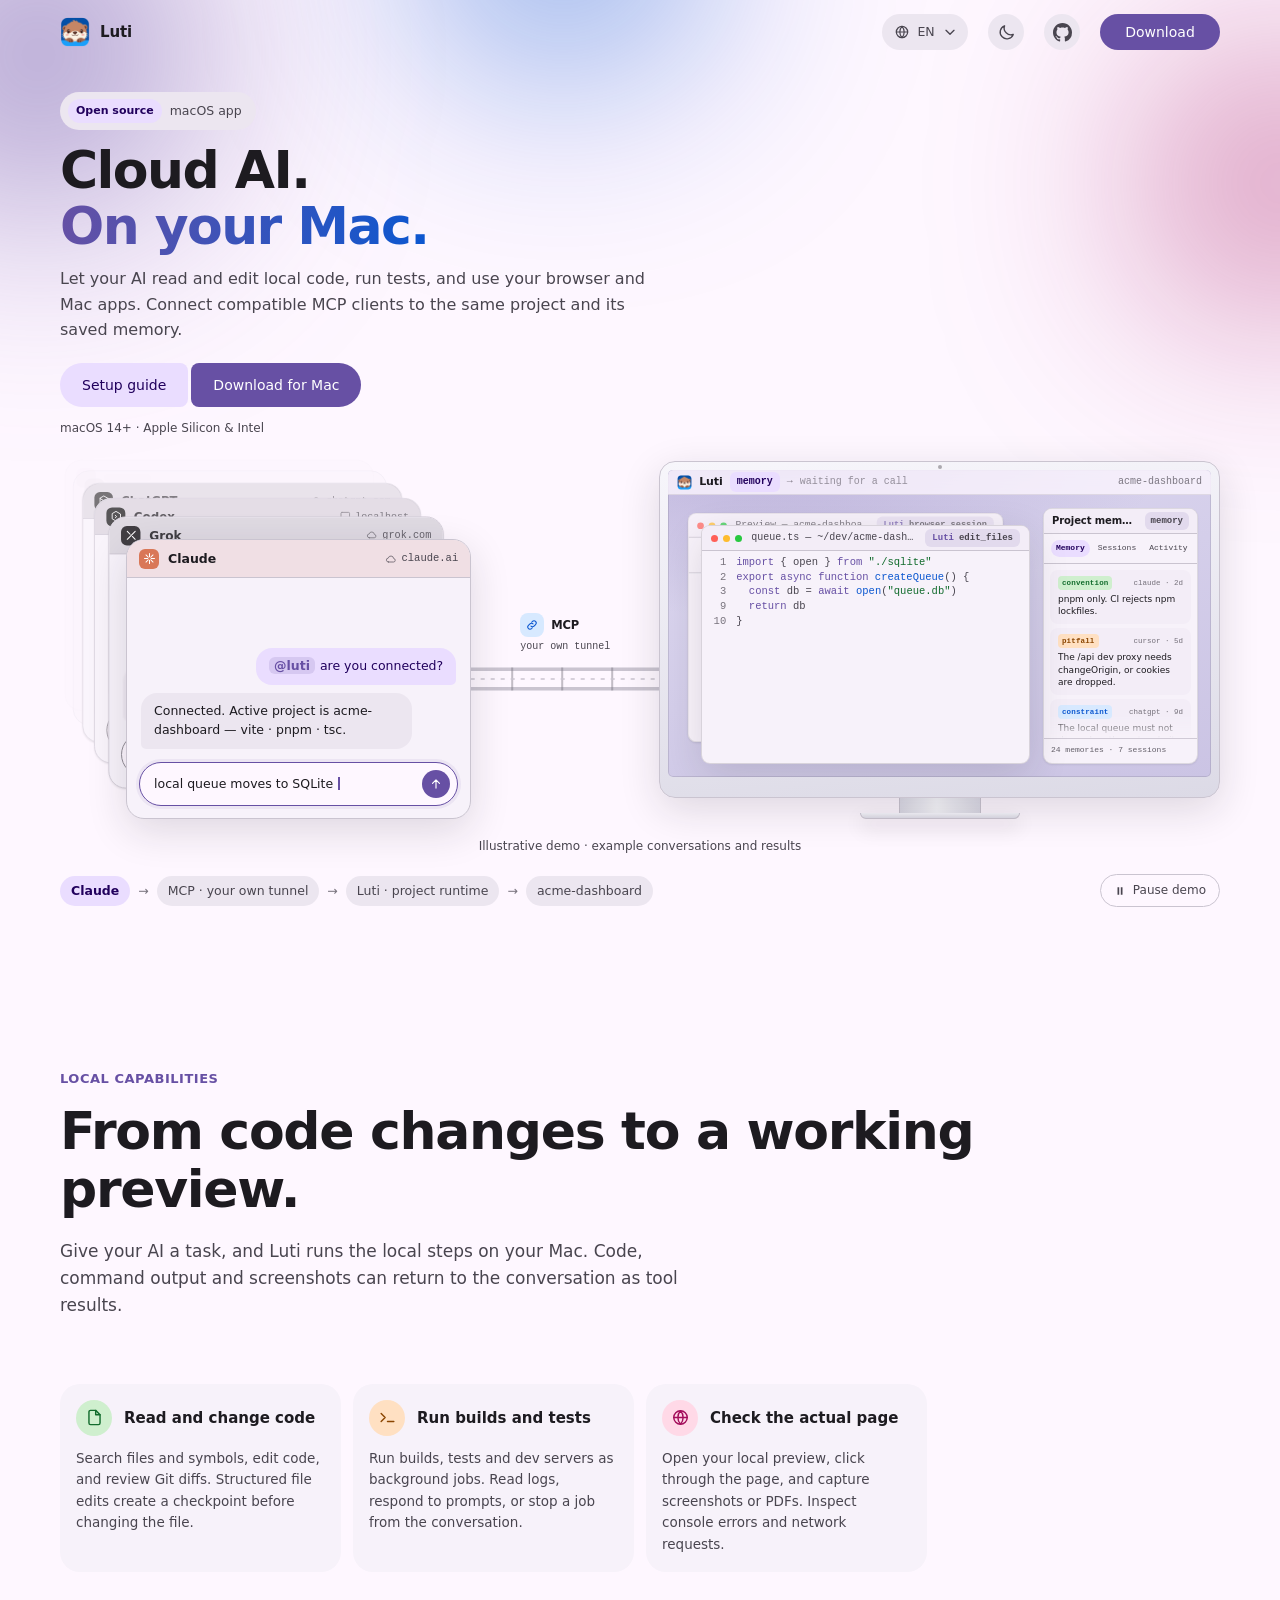
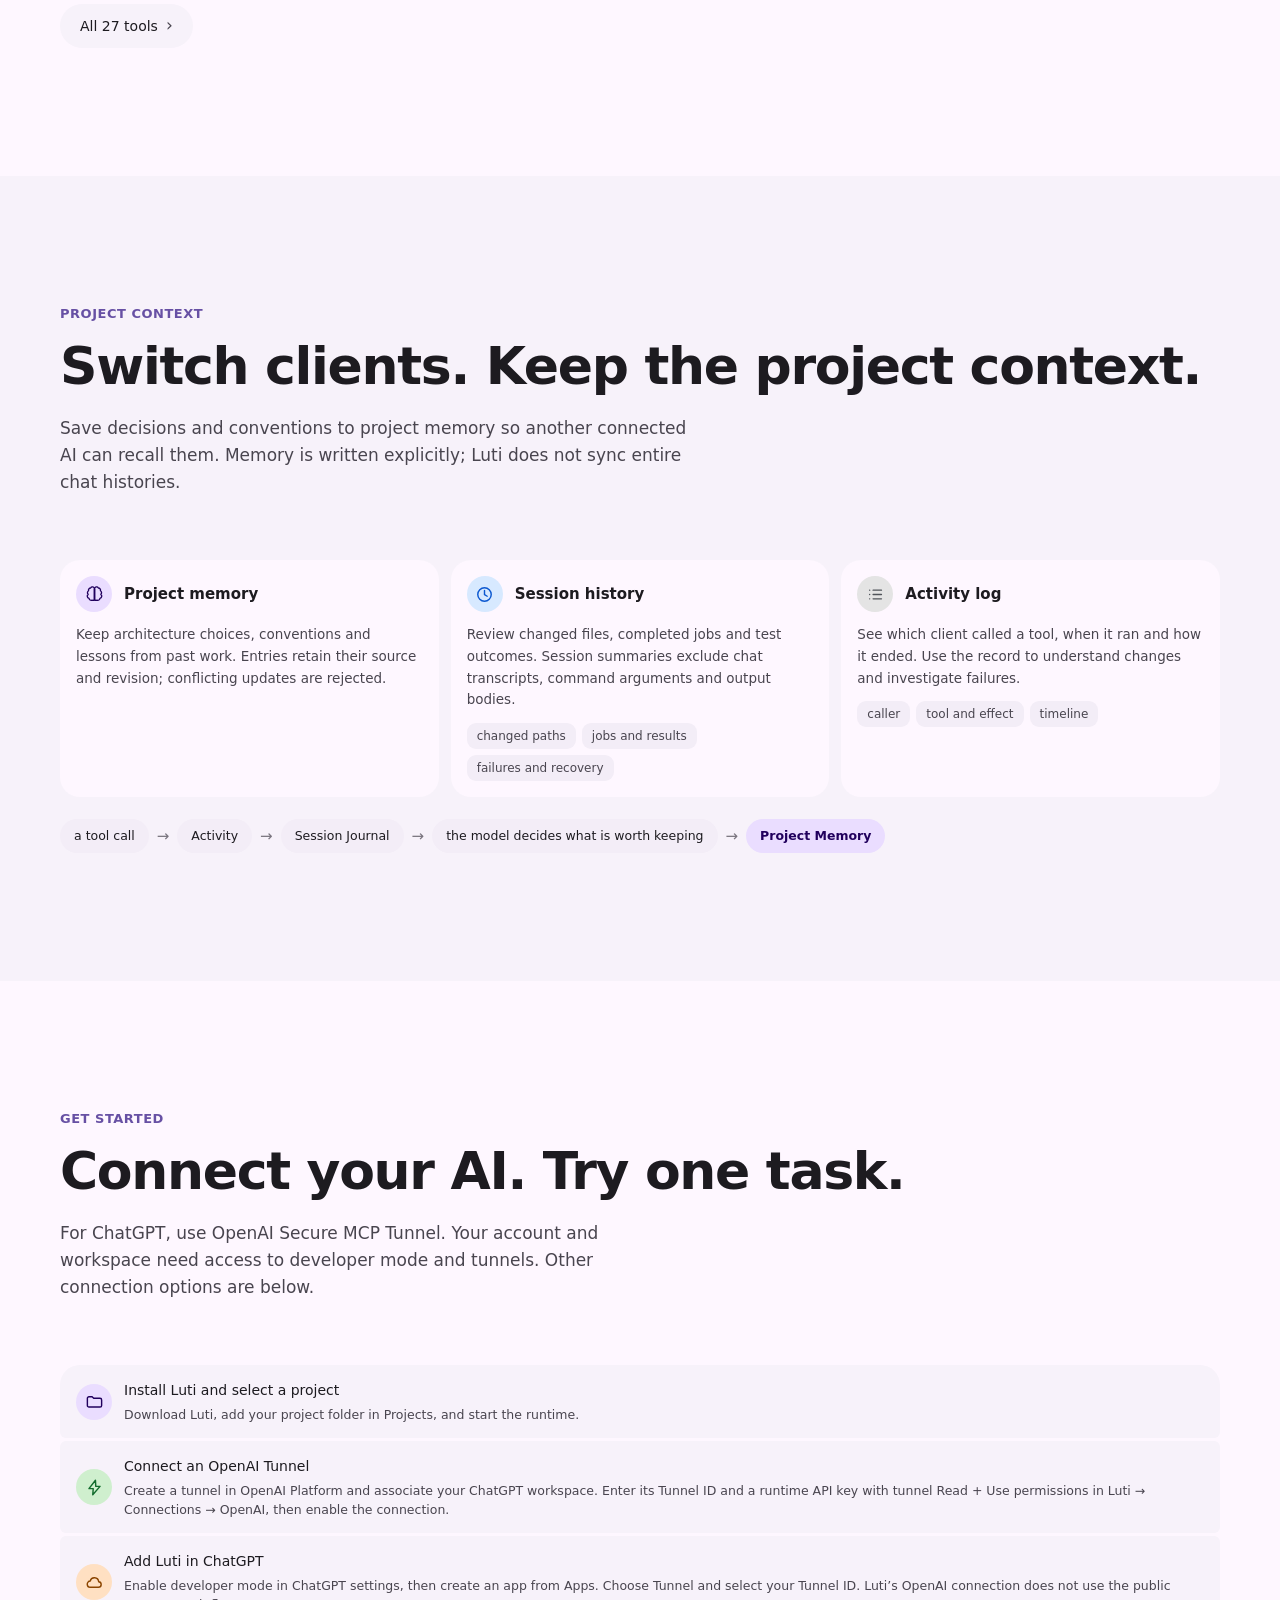
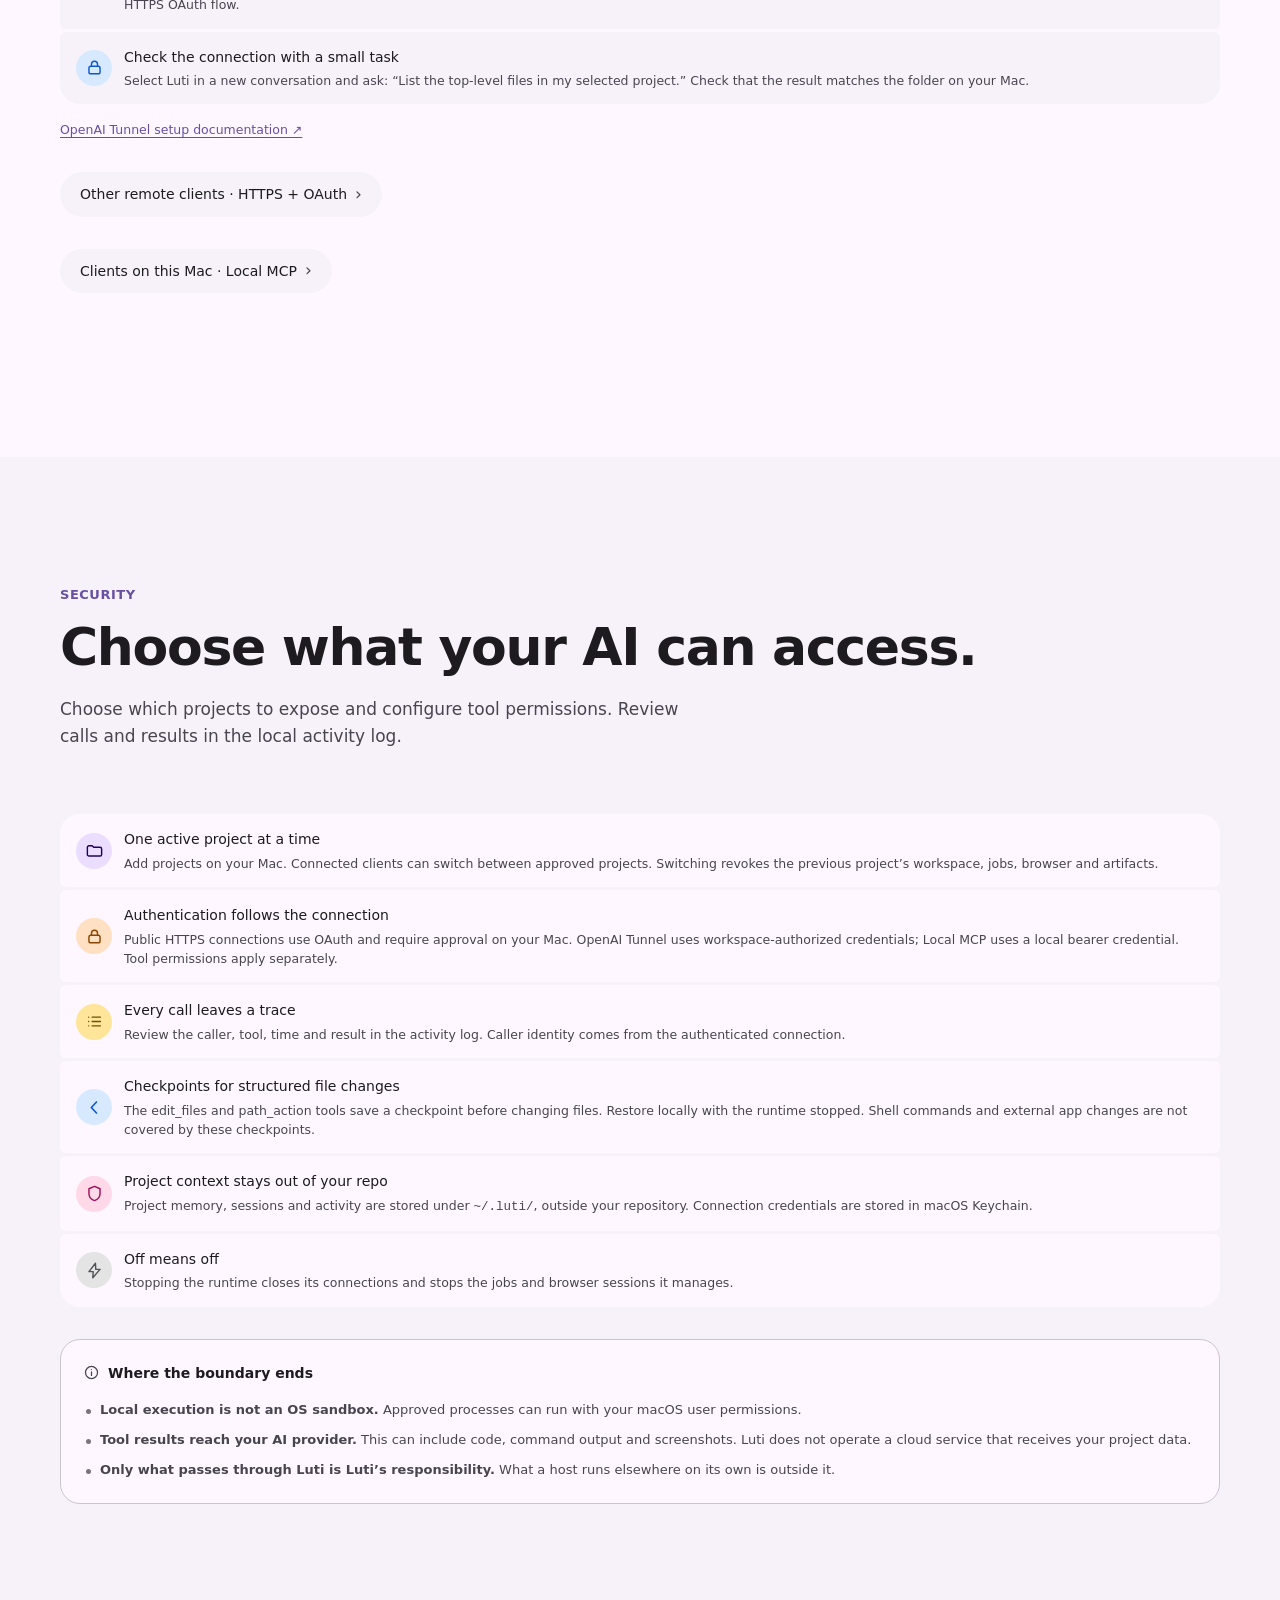
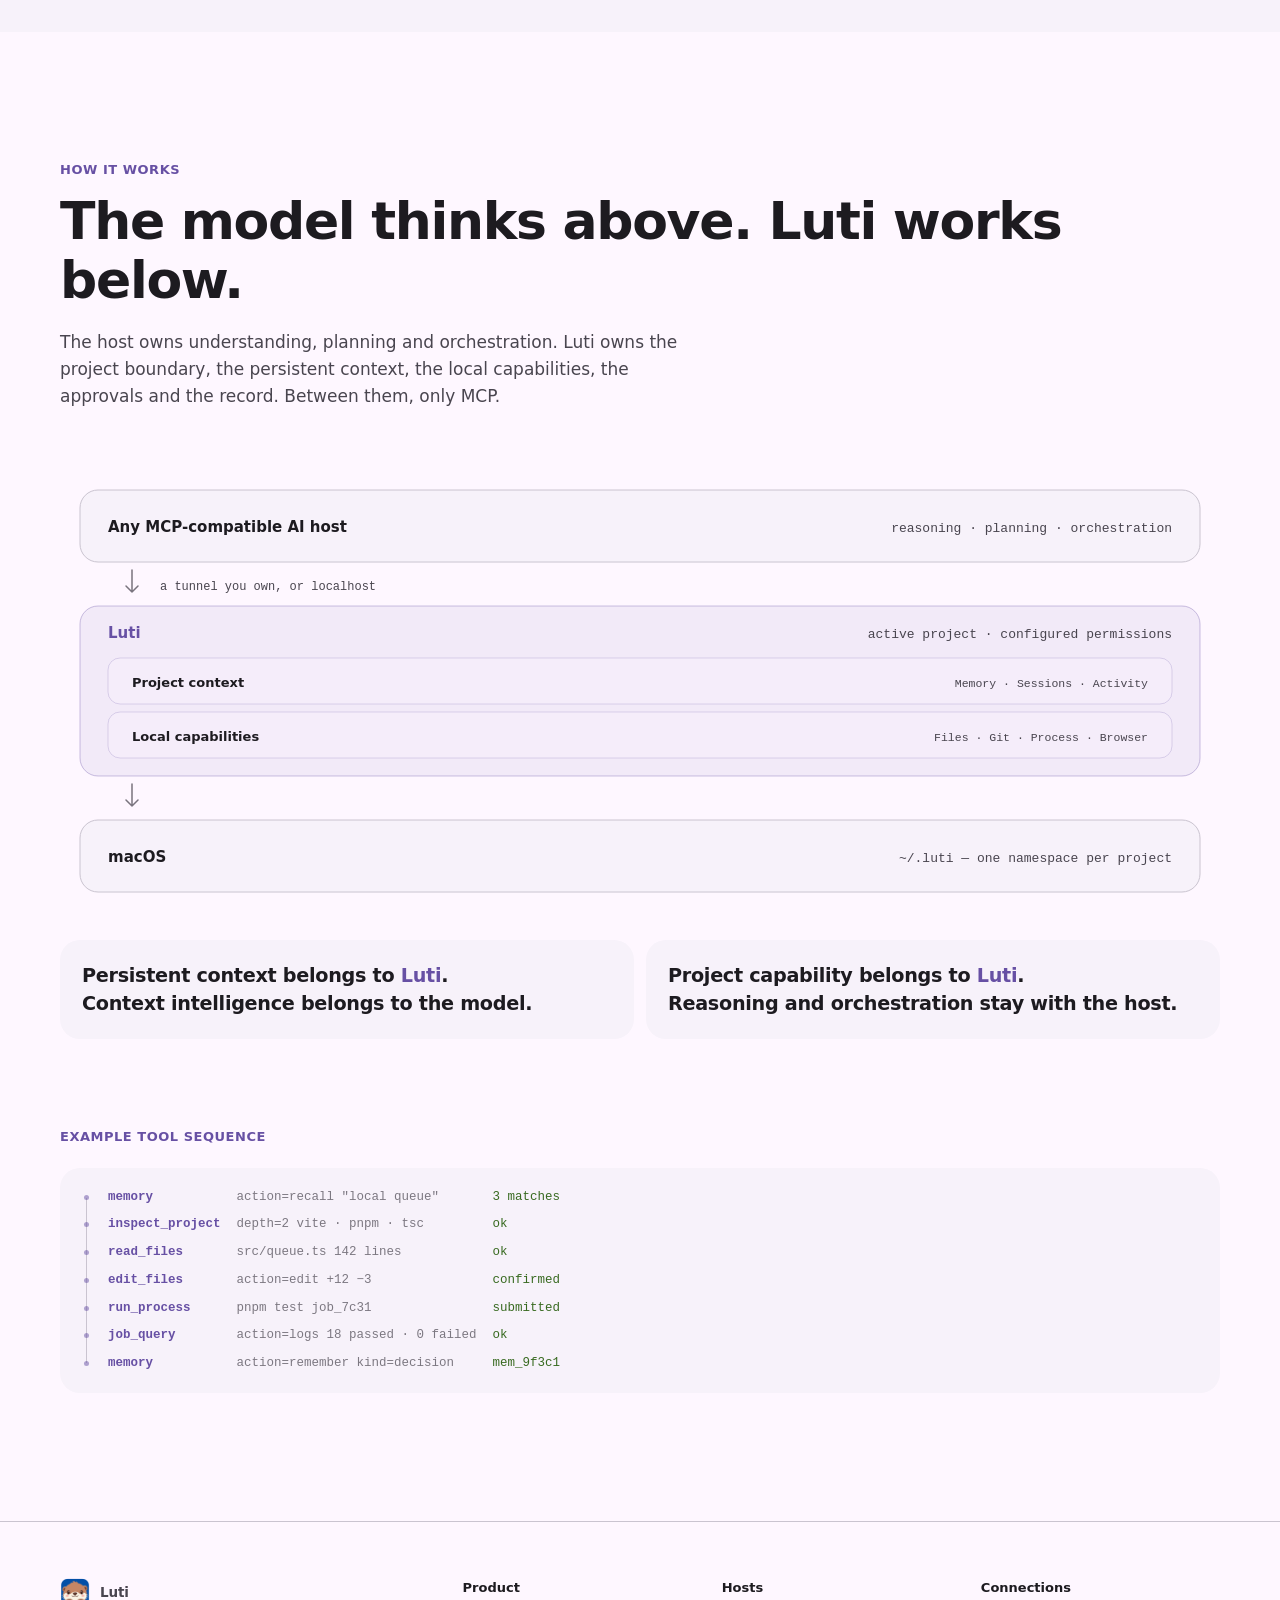
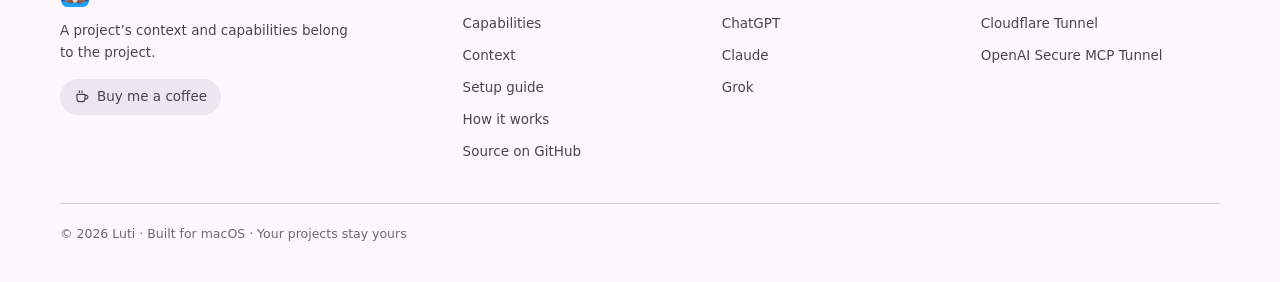
==== commit 279b5906: "refactor: adopt Luti Lite as main Lite replaces the full edition: OpenAI Secure MCP Tunnel only, sin" ====
--- a/Web/index.html
+++ b/Web/index.html
@@ -78,7 +78,7 @@
         "Session Journal — what each runtime session actually did",
         "Activity — event-level record of every tool call",
         "27 fixed MCP tools across files, code, git, processes, browser and skills",
-        "Remote MCP through a tunnel you own — Cloudflare, OpenAI Secure MCP Tunnel or ngrok — or local MCP over localhost",
+        "Remote MCP through a tunnel you own — Cloudflare or OpenAI Secure MCP Tunnel — or local MCP over localhost",
         "Automatic checkpoint and local restore behind every file and path mutation",
         "OAuth 2.1 with dynamic client registration and per-connection approval on the Mac"
       ],
@@ -622,7 +622,7 @@
     <p class="list__foot reveal"><a href="https://developers.openai.com/api/docs/guides/secure-mcp-tunnels" target="_blank" rel="noopener" data-i18n="start.guide">OpenAI Tunnel setup documentation ↗</a></p>
     <details class="disclose reveal">
       <summary data-i18n="start.https">Other remote clients · HTTPS + OAuth</summary>
-      <div class="disclose__body"><p data-i18n-html="start.httpsBody">Configure Cloudflare or ngrok in Luti’s Connections page. Add the full HTTPS MCP endpoint ending in <code>/mcp</code> to a client that supports remote MCP and OAuth. Complete OAuth and approve access on your Mac. Availability depends on the client and account.</p></div>
+      <div class="disclose__body"><p data-i18n-html="start.httpsBody">Configure Cloudflare in Luti’s Connections page. Add the full HTTPS MCP endpoint ending in <code>/mcp</code> to a client that supports remote MCP and OAuth. Complete OAuth and approve access on your Mac. Availability depends on the client and account.</p></div>
     </details>
     <details class="disclose reveal">
       <summary data-i18n="start.local">Clients on this Mac · Local MCP</summary>
@@ -786,7 +786,6 @@
         <ul>
           <li><a href="https://developers.cloudflare.com/cloudflare-one/networks/connectors/cloudflare-tunnel/" rel="noopener">Cloudflare Tunnel</a></li>
           <li><a href="https://developers.openai.com/api/docs/guides/secure-mcp-tunnels" rel="noopener">OpenAI Secure MCP Tunnel</a></li>
-          <li><a href="https://ngrok.com/" rel="noopener">ngrok</a></li>
         </ul>
       </div>
     </div>
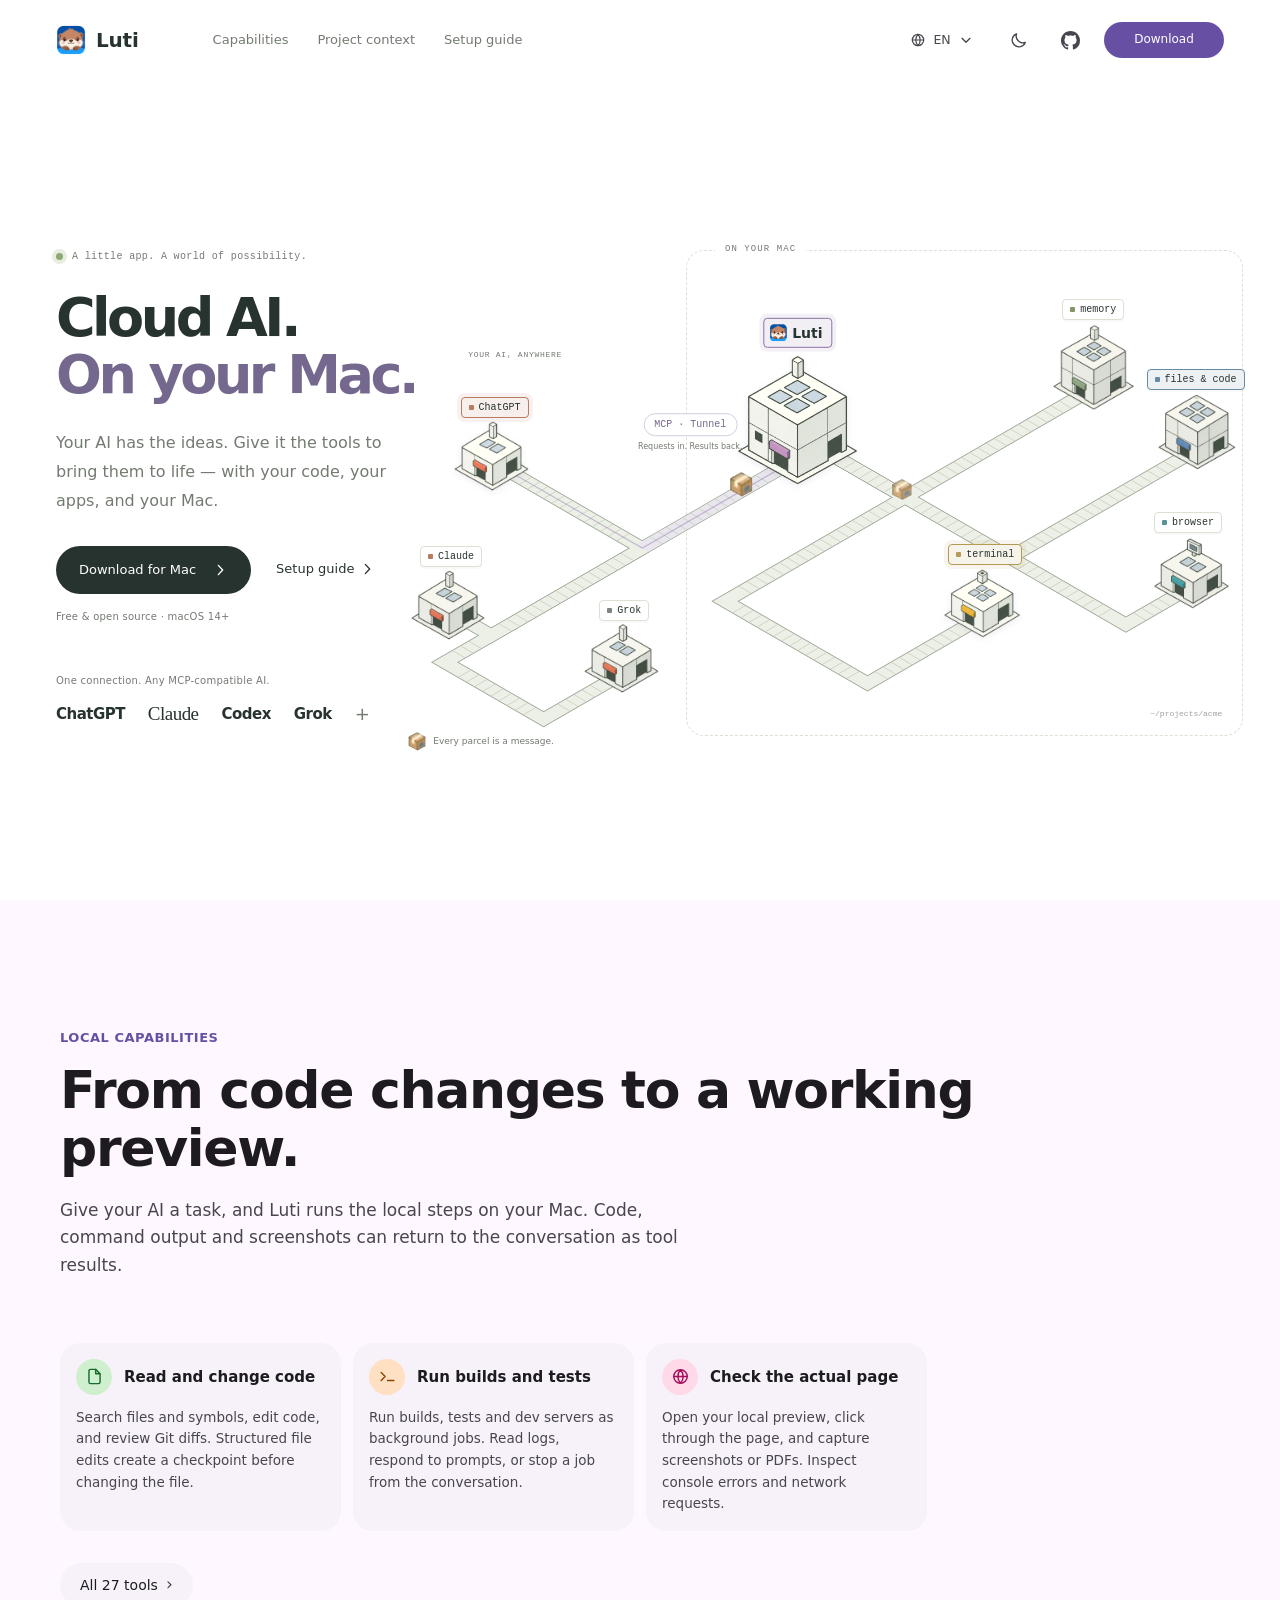
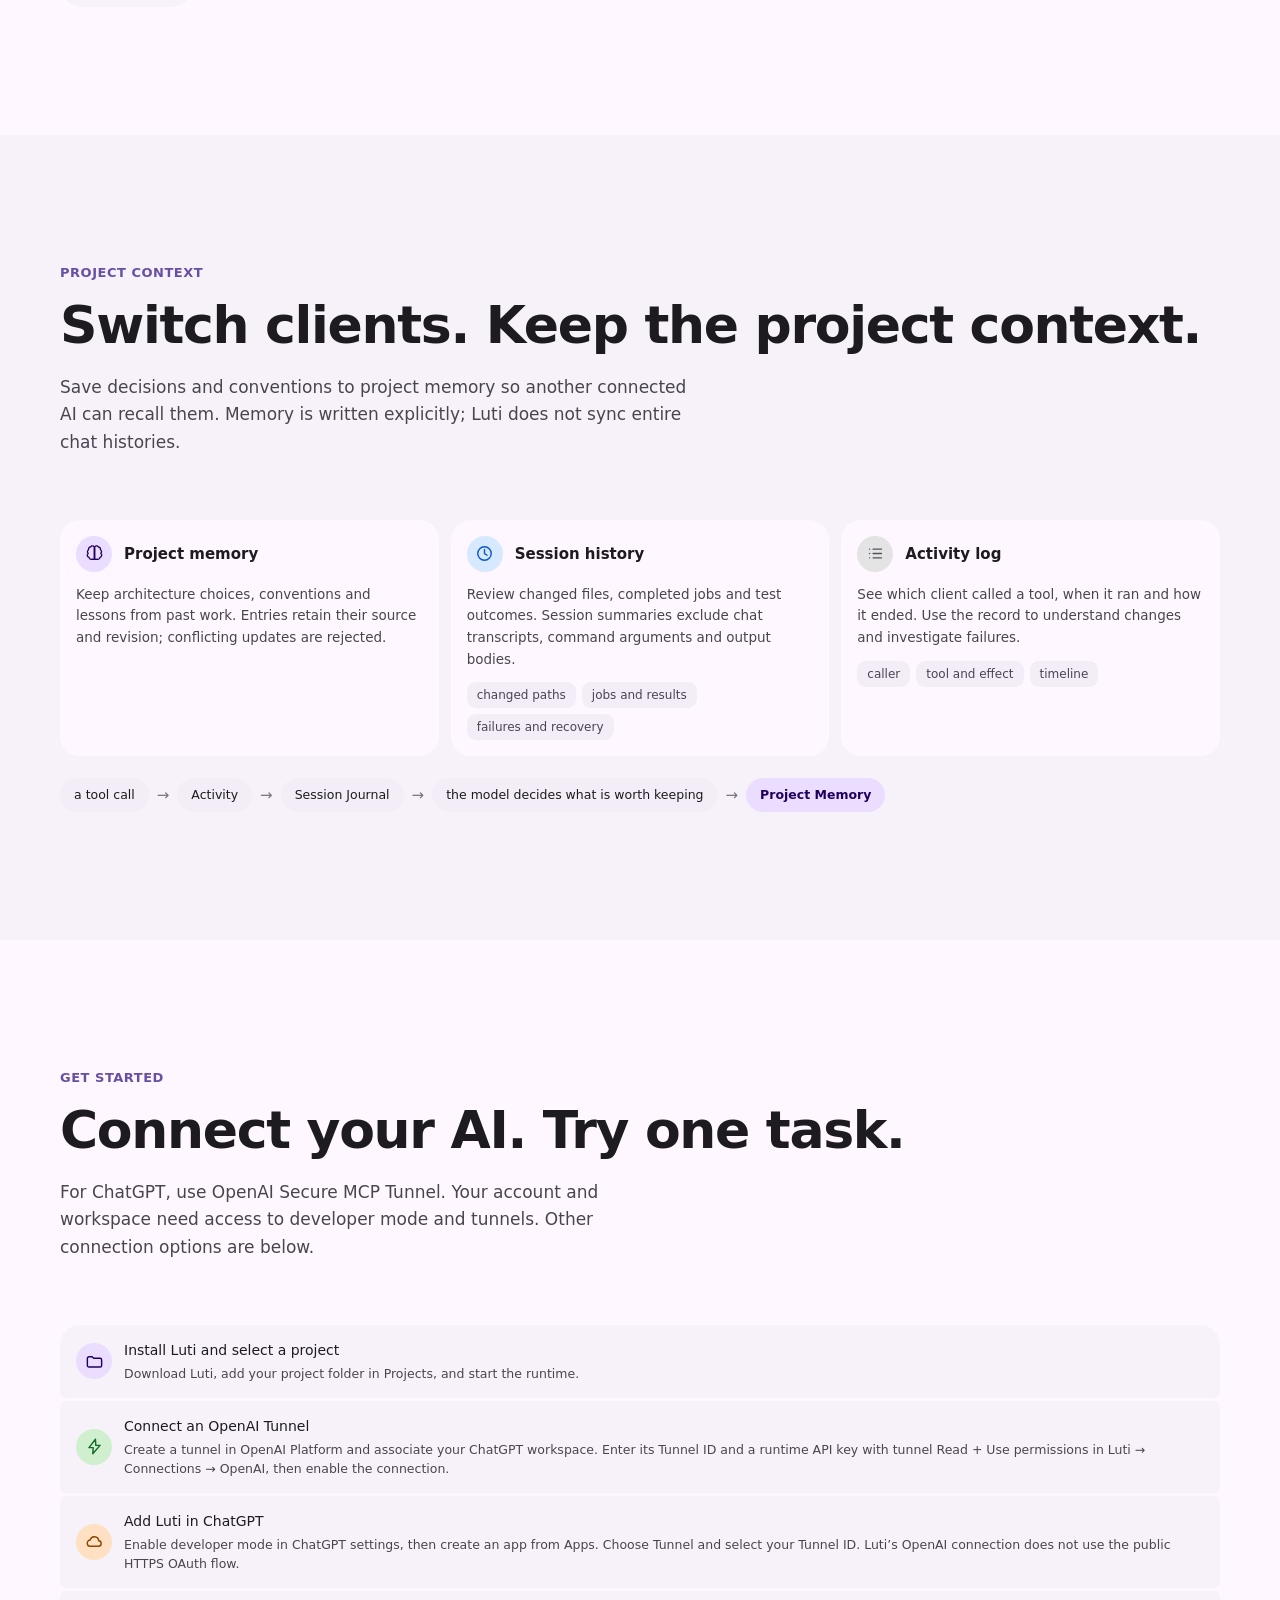
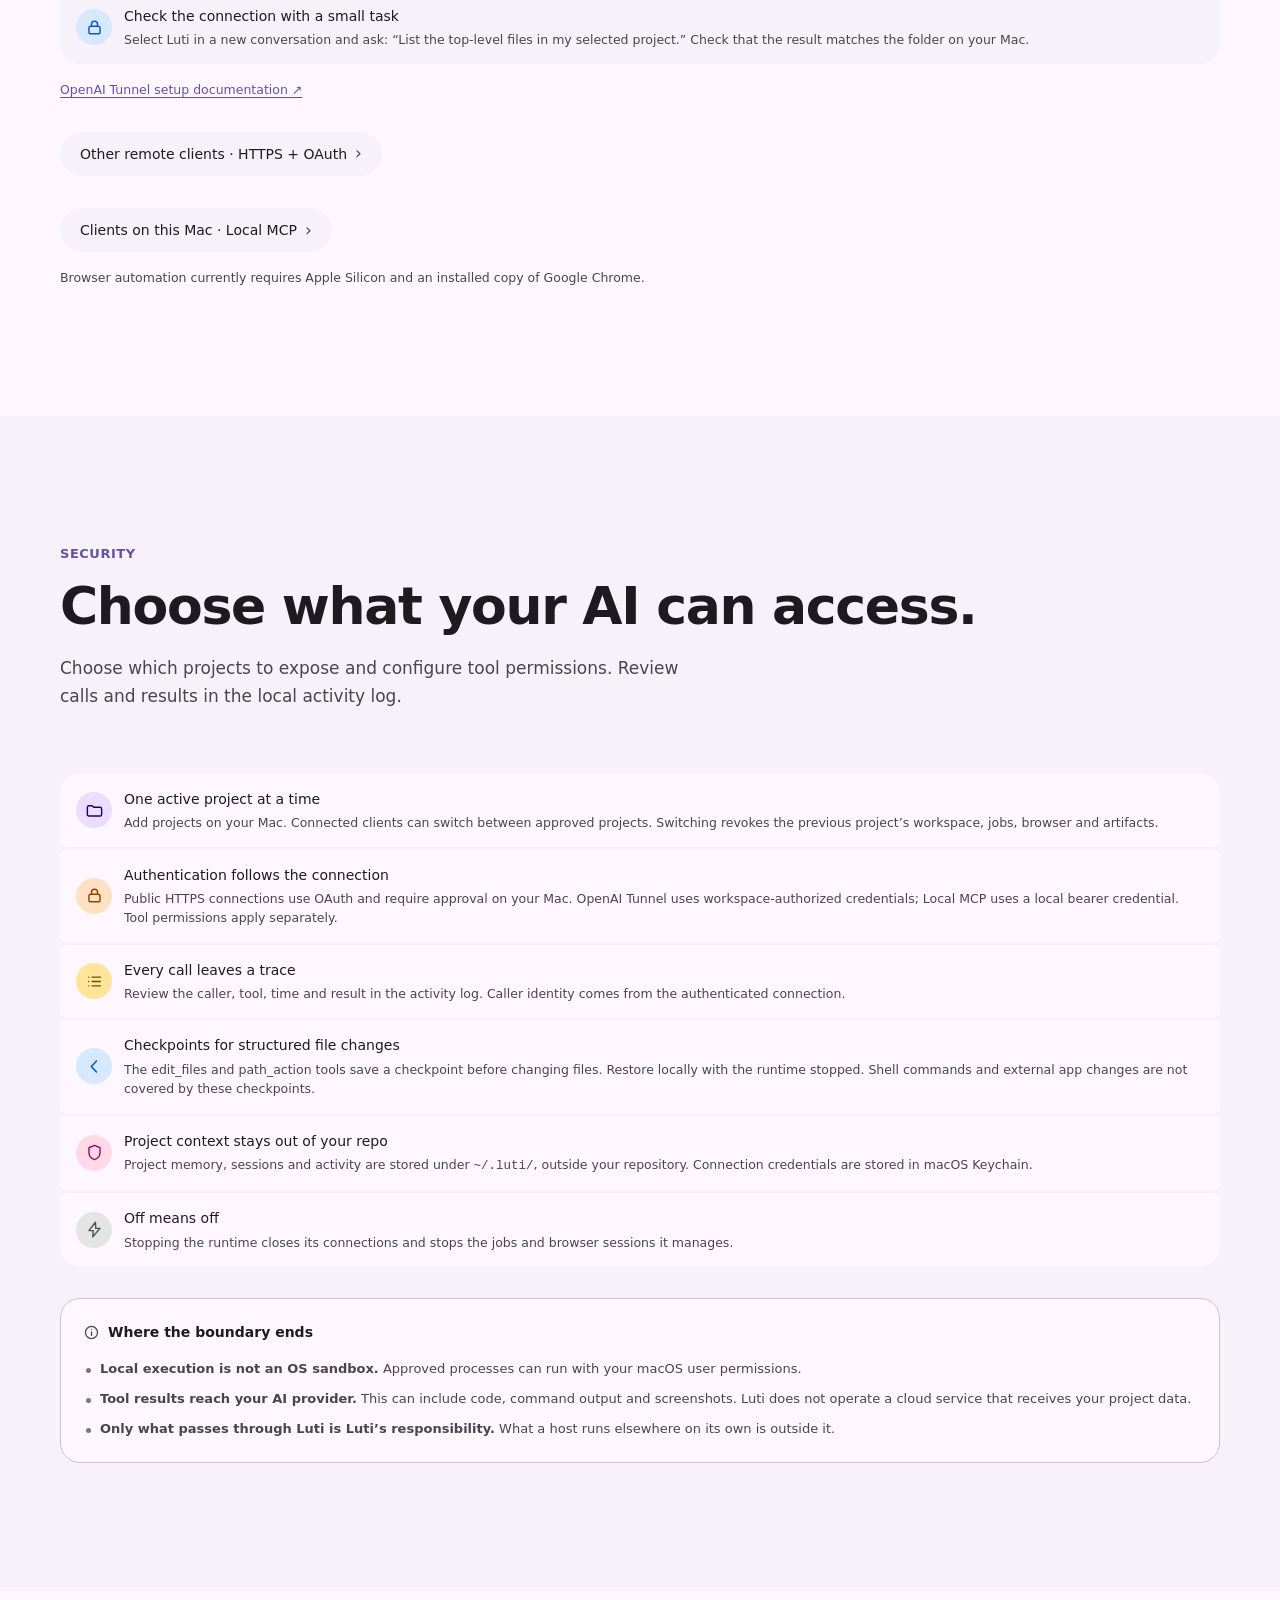
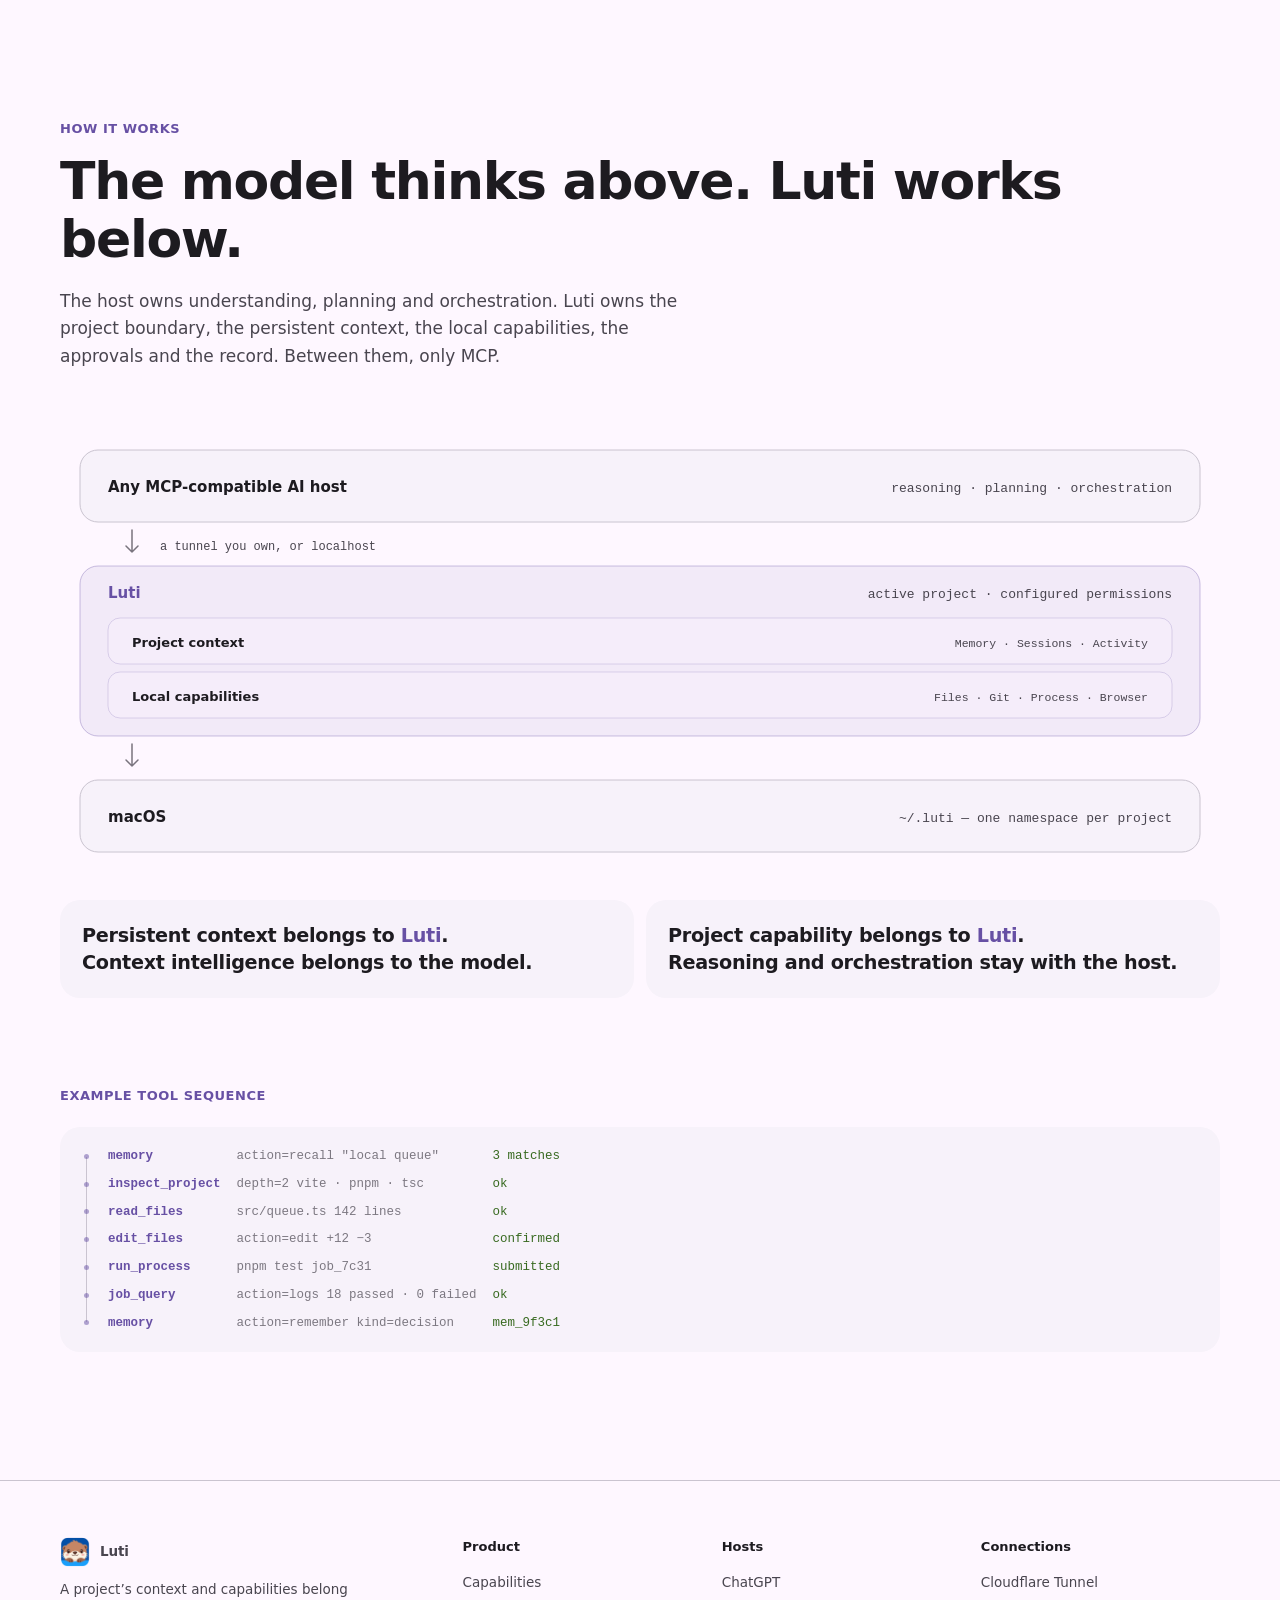
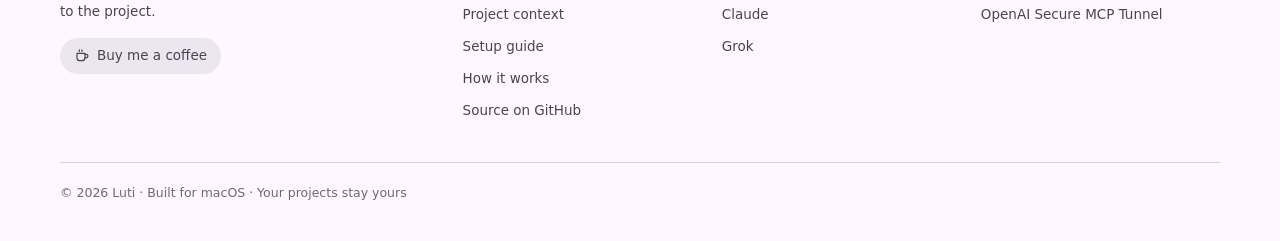
==== commit fd555ff8: "feat: add Cloudflare MCP with local authorization and full-height hero Add a named Cloudflare tunnel" ====
--- a/Web/index.html
+++ b/Web/index.html
@@ -198,6 +198,11 @@
 <header class="appbar" id="appbar">
   <div class="wrap appbar__inner">
     <a class="brand" href="#top"><img src="assets/luti-icon.png" alt="Luti" width="30" height="30"><span>Luti</span></a>
+    <nav class="appbar__nav" aria-label="Main navigation">
+      <a href="#capabilities" data-i18n="nav.caps">Capabilities</a>
+      <a href="#context" data-i18n="nav.context">Project context</a>
+      <a href="#start" data-i18n="hero.ctaChain">Setup guide</a>
+    </nav>
     <div class="menu" data-menu>
       <button class="menu__trigger" id="langTrigger" type="button" aria-haspopup="menu" aria-expanded="false" aria-controls="langMenu" data-i18n-attr="aria-label:a11y.lang" aria-label="Interface language">
         <svg><use href="#i-globe"/></svg>
@@ -228,254 +233,70 @@
 
 <main id="top">
 
-<section class="hero">
-  <div class="hero__aurora" aria-hidden="true"><span></span><span></span><span></span></div>
-  <div class="wrap">
-
+<section class="hero" aria-labelledby="heroTitle">
+  <div class="hero__layout">
     <div class="hero__copy">
-      <span class="eyebrow" data-i18n-html="hero.eyebrow"><b>Open source</b> macOS app</span>
-      <h1 data-i18n-html="hero.h1">Cloud AI.<br><em>On your Mac.</em></h1>
-      <p class="hero__lede" data-i18n="hero.lede">Let your AI read and edit local code, run tests, and use your browser and Mac apps. Connect compatible MCP clients to the same project and its saved memory.</p>
+      <p class="hero__eyebrow"><span class="hero__status" aria-hidden="true"></span><span data-i18n="factory.eyebrow">A little app. A world of possibility.</span></p>
+      <h1 id="heroTitle" data-i18n-html="hero.h1">Cloud AI.<br><em>On your Mac.</em></h1>
+      <p class="hero__lede" data-i18n="hero.lede">Your AI has the ideas. Give it the tools to bring them to life — with your code, your apps, and your Mac.</p>
       <div class="hero__actions">
-        <div class="button-run">
-          <a class="btn btn--tonal" href="#start" data-i18n="hero.ctaChain">Setup guide</a>
-          <a class="btn btn--filled" href="https://github.com/boltguo/Luti/releases/latest/download/Luti.dmg" data-i18n="hero.ctaDownload">Download for Mac</a>
-        </div>
-      </div>
-      <p class="hero__requirements" data-i18n="hero.requirements">macOS 14+ · Apple Silicon & Intel</p>
-    </div>
-
-    <p class="sr-only" data-i18n="hero.sr">Illustrative workflow: one AI saves a project decision, another recalls it before editing code, and connected clients run tests and inspect the result. The conversations and results shown are examples.</p>
-
-    <div class="stage" id="stage" aria-hidden="true">
-      <svg class="stage__wire" id="wire" preserveAspectRatio="none">
-        <defs>
-          <linearGradient id="wireGrad" x1="0" y1="0" x2="1" y2="0">
-            <stop offset="0" stop-color="var(--primary)" stop-opacity="0"/>
-            <stop offset="0.55" stop-color="var(--primary)" stop-opacity="0.75"/>
-            <stop offset="1" stop-color="var(--primary)"/>
-          </linearGradient>
-        </defs>
-        <path class="wire__casing" id="wireCasing"/>
-        <path class="wire__bore" id="wireBore"/>
-        <path class="wire__ribs" id="wireRibs"/>
-        <path class="wire__base" id="wireBase"/>
-        <path class="wire__trail" id="wireTrail"/>
-      </svg>
-
-      <!-- Chat stack -->
-      <div class="deck" id="deck">
-        <!-- Decorative cards are excluded from animation. -->
-        <div class="client client--ghost" data-pos="4" aria-hidden="true"><span class="ghost__bar"><i></i><b></b></span></div>
-        <div class="client client--ghost" data-pos="5" aria-hidden="true"><span class="ghost__bar"><i></i><b></b></span></div>
-
-        <article class="client" data-client="chatgpt" data-link="remote" data-pos="3" style="--brand:light-dark(#0f0f0f,#ededed);--brand-ink:light-dark(#fff,#111)">
-          <div class="client__bar">
-            <span class="client__mark"><svg><use href="#i-chatgpt"/></svg></span>
-            <span class="client__name">ChatGPT</span>
-            <span class="client__link"><svg><use href="#i-cloud"/></svg>chatgpt.com</span>
-          </div>
-          <div class="client__log" data-log>
-            <p class="bubble bubble--user bubble--ghost" data-i18n-html="seed.gptQ"><b class="mention">@luti</b> first time on this project — give me the background</p>
-            <p class="bubble bubble--ai bubble--ghost" data-i18n="seed.gptA">Connected. acme-dashboard — 24 memories, 7 sessions, 27 tools.</p>
-          </div>
-          <div class="client__composer">
-            <span class="client__field" data-field data-placeholder="Ask ChatGPT"></span>
-            <button class="client__send" tabindex="-1"><svg><use href="#i-send"/></svg></button>
-          </div>
-        </article>
-
-        <article class="client" data-client="codex" data-link="local" data-pos="2" style="--brand:light-dark(#0f0f0f,#ededed);--brand-ink:light-dark(#fff,#111)">
-          <div class="client__bar">
-            <span class="client__mark"><svg><use href="#i-codex"/></svg></span>
-            <span class="client__name">Codex</span>
-            <span class="client__link"><svg><use href="#i-display"/></svg>localhost</span>
-          </div>
-          <div class="client__log" data-log>
-            <p class="bubble bubble--user bubble--ghost" data-i18n-html="seed.codexQ"><b class="mention">@luti</b> which project am I on?</p>
-            <p class="bubble bubble--ai bubble--ghost" data-i18n="seed.codexA">acme-dashboard — the same project, and the same context, as the IDE and the web.</p>
-          </div>
-          <div class="client__composer">
-            <span class="client__field" data-field data-placeholder="Describe a task"></span>
-            <button class="client__send" tabindex="-1"><svg><use href="#i-send"/></svg></button>
-          </div>
-        </article>
-
-        <article class="client" data-client="claude" data-link="remote" data-pos="0" style="--brand:#d97757;--brand-ink:#fff">
-          <div class="client__bar">
-            <span class="client__mark"><svg><use href="#i-claude"/></svg></span>
-            <span class="client__name">Claude</span>
-            <span class="client__link"><svg><use href="#i-cloud"/></svg>claude.ai</span>
-          </div>
-          <div class="client__log" data-log>
-            <p class="bubble bubble--user bubble--ghost" data-i18n-html="seed.claudeQ"><b class="mention">@luti</b> are you connected?</p>
-            <p class="bubble bubble--ai bubble--ghost" data-i18n="seed.claudeA">Connected. Active project is acme-dashboard — vite · pnpm · tsc.</p>
-          </div>
-          <div class="client__composer">
-            <span class="client__field" data-field data-placeholder="How can I help you today?"></span>
-            <button class="client__send" tabindex="-1"><svg><use href="#i-send"/></svg></button>
-          </div>
-        </article>
-
-        <article class="client" data-client="grok" data-link="remote" data-pos="1" style="--brand:light-dark(#1d1b20,#e6e0e9);--brand-ink:light-dark(#fff,#141218)">
-          <div class="client__bar">
-            <span class="client__mark"><svg><use href="#i-grok"/></svg></span>
-            <span class="client__name">Grok</span>
-            <span class="client__link"><svg><use href="#i-cloud"/></svg>grok.com</span>
-          </div>
-          <div class="client__log" data-log>
-            <p class="bubble bubble--user bubble--ghost" data-i18n-html="seed.grokQ"><b class="mention">@luti</b> is the dev server still up?</p>
-            <p class="bubble bubble--ai bubble--ghost" data-i18n="seed.grokA">Connected. job_7c31 is still running — 18 passed, 0 failed.</p>
-          </div>
-          <div class="client__composer">
-            <span class="client__field" data-field data-placeholder="What do you want to know?"></span>
-            <button class="client__send" tabindex="-1"><svg><use href="#i-send"/></svg></button>
-          </div>
-        </article>
-      </div>
-
-      <!-- Connection lane -->
-      <div class="stage__lane">
-        <div class="tunnel" id="nodeTunnel">
-          <p class="tunnel__row">
-            <span class="tunnel__icon"><svg><use href="#i-link"/></svg></span>
-            <span class="tunnel__name">MCP</span>
-          </p>
-          <p class="tunnel__sub" id="linkMode" data-i18n="stage.linkRemote">your own tunnel</p>
-        </div>
-      </div>
-
-      <!-- Mac demo -->
-      <div class="mac" id="mac">
-        <div class="mac__body">
-          <span class="mac__cam"></span>
-          <div class="mac__screen" id="macScreen">
-
-            <div class="mac__bar" id="nodeLuti">
-              <span class="mac__logo"><img src="assets/luti-icon.png" alt=""><i class="mac__ring"></i></span>
-              <span class="mac__name">Luti</span>
-              <span class="mac__tool" id="statusTool">memory</span>
-              <span class="mac__arrow">&rarr;</span>
-              <span class="mac__res is-pending" id="statusResult" data-i18n="demo.idle">waiting for a call</span>
-              <span class="mac__meta" id="lutiMeta">acme-dashboard</span>
-            </div>
-
-            <div class="desk" id="desk">
-
-              <div class="desk__stack">
-
-              <section class="win win--editor" data-pos="0" id="viewEditor">
-                <div class="win__bar">
-                  <span class="lights"><i></i><i></i><i></i></span>
-                  <span class="win__title">queue.ts &mdash; ~/dev/acme-dashboard</span>
-                  <span class="win__by">Luti<b data-by>edit_files</b></span>
-                </div>
-                <div class="win__body">
-                  <div class="editor" id="editor">
-                    <div class="line"><span class="line__no">1</span><span class="line__code"><span class="tk-key">import</span> { open } <span class="tk-key">from</span> <span class="tk-str">"./sqlite"</span></span></div>
-                    <div class="line"><span class="line__no">2</span><span class="line__code"><span class="tk-key">export async function</span> <span class="tk-fn">createQueue</span>() {</span></div>
-                    <div class="line"><span class="line__no">3</span><span class="line__code">  <span class="tk-key">const</span> db = <span class="tk-key">await</span> <span class="tk-fn">open</span>(<span class="tk-str">"queue.db"</span>)</span></div>
-                    <div class="line is-pending" data-add><span class="line__no">4</span><span class="line__code">  <span class="tk-key">await</span> db.<span class="tk-fn">exec</span>(</span></div>
-                    <div class="line is-pending" data-add><span class="line__no">5</span><span class="line__code">    <span class="tk-str">"CREATE TABLE IF NOT EXISTS jobs ("</span> +</span></div>
-                    <div class="line is-pending" data-add><span class="line__no">6</span><span class="line__code">    <span class="tk-str">"id TEXT PRIMARY KEY,"</span> +</span></div>
-                    <div class="line is-pending" data-add><span class="line__no">7</span><span class="line__code">    <span class="tk-str">"payload TEXT NOT NULL)"</span></span></div>
-                    <div class="line is-pending" data-add><span class="line__no">8</span><span class="line__code">  )</span></div>
-                    <div class="line"><span class="line__no">9</span><span class="line__code">  <span class="tk-key">return</span> db</span></div>
-                    <div class="line"><span class="line__no">10</span><span class="line__code">}</span></div>
-                  </div>
-                </div>
-              </section>
-
-              <section class="win win--browser" data-pos="1" id="viewBrowser">
-                <div class="win__bar">
-                  <span class="lights"><i></i><i></i><i></i></span>
-                  <span class="win__title" data-i18n="stage.winPreview">Preview — acme-dashboard</span>
-                  <span class="win__by">Luti<b data-by>browser_observe</b></span>
-                </div>
-                <div class="win__body">
-                  <div class="chrome">
-                    <span class="chrome__nav"><svg><use href="#i-back"/></svg><svg><use href="#i-fwd"/></svg></span>
-                    <span class="chrome__url"><svg><use href="#i-lock-s"/></svg><span id="urlText">localhost:5173</span></span>
-                    <span class="chrome__spin"></span>
-                  </div>
-                  <div class="viewport">
-                    <div class="mini" id="miniPreview">
-                      <div class="mini__card">
-                        <span class="mini__dot"></span>
-                        <span><span class="mini__t">Queue</span><br><span class="mini__s" data-i18n="stage.miniSub">SQLite · 3 workers ready</span></span>
-                      </div>
-                      <div class="mini__bars">
-                        <div class="mini__bar"></div><div class="mini__bar"></div><div class="mini__bar"></div>
-                      </div>
-                    </div>
-                  </div>
-                  <div class="shot" id="shot">
-                    <span class="shot__frame"></span>
-                    <span class="shot__flash"></span>
-                  </div>
-                </div>
-              </section>
-              </div>
-
-              <!-- Memory stays visible beside the window stack. -->
-              <aside class="ledger" id="viewContext">
-                <div class="ledger__bar">
-                  <span class="ledger__title" data-i18n="stage.ctxTitle">Project memory</span>
-                  <span class="win__by ledger__by"><b data-by>memory</b></span>
-                </div>
-                <div class="ledger__body">
-                  <div class="ctx">
-                    <div class="ctx__head">
-                      <span class="ctx__tab is-on">Memory</span>
-                      <span class="ctx__tab">Sessions</span>
-                      <span class="ctx__tab">Activity</span>
-                    </div>
-                    <div class="ctx__list" id="ctxList">
-                      <article class="mem">
-                        <p class="mem__top"><span class="mem__kind" data-kind="convention">convention</span><span class="mem__src">claude · 2d</span></p>
-                        <p class="mem__body" data-i18n="stage.mem1">pnpm only. CI rejects npm lockfiles.</p>
-                      </article>
-                      <article class="mem">
-                        <p class="mem__top"><span class="mem__kind" data-kind="pitfall">pitfall</span><span class="mem__src">cursor · 5d</span></p>
-                        <p class="mem__body" data-i18n="stage.mem2">The /api dev proxy needs changeOrigin, or cookies are dropped.</p>
-                      </article>
-                      <article class="mem">
-                        <p class="mem__top"><span class="mem__kind" data-kind="constraint">constraint</span><span class="mem__src">chatgpt · 9d</span></p>
-                        <p class="mem__body" data-i18n="stage.mem3">The local queue must not depend on the network; it has to persist offline.</p>
-                      </article>
-                    </div>
-                    <p class="ctx__foot" id="ctxCount" data-i18n="demo.count">24 memories · 7 sessions</p>
-                  </div>
-                </div>
-              </aside>
-
-            </div>
-          </div>
-          <div class="mac__chin"></div>
-        </div>
-        <div class="mac__neck"></div>
-        <div class="mac__foot"></div>
-      </div>
-
-      <div class="packets" id="packets"></div>
-
-    </div>
-
-    <p class="stage__note" data-i18n="hero.demoNote">Illustrative demo · example conversations and results</p>
-    <div class="stage__caption">
-      <span class="hop" data-hop="client" id="hopClient">Claude</span>
-      <span class="hop__sep">&rarr;</span>
-      <span class="hop" data-hop="tunnel" id="hopLink">MCP · localhost</span>
-      <span class="hop__sep">&rarr;</span>
-      <span class="hop" data-hop="luti" data-i18n="stage.hopLuti">Luti · project runtime</span>
-      <span class="hop__sep">&rarr;</span>
-      <span class="hop" data-hop="project">acme-dashboard</span>
-      <button class="stage__toggle" id="stageToggle" aria-pressed="false">
-        <svg aria-hidden="true"><use href="#i-pause" id="toggleIcon"/></svg><span id="toggleText" data-i18n="demo.pause">Pause demo</span>
-      </button>
-    </div>
-  </div>
+        <a class="btn btn--filled" href="https://github.com/boltguo/Luti/releases/latest/download/Luti.dmg"><span data-i18n="hero.ctaDownload">Download for Mac</span><svg aria-hidden="true"><use href="#i-fwd"/></svg></a>
+        <a class="hero__guide" href="#start"><span data-i18n="hero.ctaChain">Setup guide</span><svg aria-hidden="true"><use href="#i-fwd"/></svg></a>
+      </div>
+      <p class="hero__requirements" data-i18n="factory.requirements">Free & open source · macOS 14+</p>
+      <div class="hero__hosts">
+        <p data-i18n="factory.hosts">One connection. Any MCP-compatible AI.</p>
+        <div class="hero__host-list"><span>ChatGPT</span><span>Claude</span><span>Codex</span><span>Grok</span><span class="hero__host-more" aria-hidden="true">+</span></div>
+      </div>
+    </div>
+
+    <div class="factory" id="factory">
+      <div class="factory__scene" id="factoryScene">
+        <canvas class="factory__routes" id="factoryRoutes" aria-hidden="true"></canvas>
+        <div class="factory__mac-boundary" aria-hidden="true"><span data-i18n="factory.workspace">ON YOUR MAC</span><code>~/projects/acme</code></div>
+        <div class="factory__client-heading" data-i18n="factory.remote">YOUR AI, ANYWHERE</div>
+        <div class="factory__parcels" id="factoryParcels" aria-hidden="true"></div>
+        <button class="factory__station factory__station--client" data-client="chatgpt" data-node="ai" style="--node-color:#b77b5f" type="button" aria-pressed="true">
+          <img class="factory__building" src="assets/factory-client.webp" alt="" width="512" height="512" draggable="false">
+          <span class="factory__label">ChatGPT<span class="factory__tip" data-i18n="factory.tipAi">Your AI plans the work.</span></span>
+        </button>
+        <button class="factory__station factory__station--client" data-client="claude" data-node="ai" style="--node-color:#b77b5f" type="button" aria-pressed="false">
+          <img class="factory__building" src="assets/factory-client.webp" alt="" width="512" height="512" draggable="false">
+          <span class="factory__label">Claude<span class="factory__tip" data-i18n="factory.tipAi">Your AI plans the work.</span></span>
+        </button>
+        <button class="factory__station factory__station--client" data-client="grok" data-node="ai" style="--node-color:#7e8583" type="button" aria-pressed="false">
+          <img class="factory__building" src="assets/factory-client.webp" alt="" width="512" height="512" draggable="false">
+          <span class="factory__label">Grok<span class="factory__tip" data-i18n="factory.tipAi">Your AI plans the work.</span></span>
+        </button>
+        <div class="factory__tunnel" style="--x:35.5%;--y:43%"><span>MCP · Tunnel</span><small data-i18n="factory.tunnel">Requests in. Results back.</small></div>
+        <button class="factory__station factory__station--hub" data-node="luti" style="--node-color:#8b73a7" type="button" aria-pressed="false">
+          <img class="factory__building" src="assets/factory-luti.webp" alt="" width="512" height="512" fetchpriority="high" draggable="false">
+          <span class="factory__label"><img src="assets/luti-icon.png" alt="" width="18" height="18">Luti<span class="factory__tip" data-i18n="factory.tipLuti">The bridge to your local tools.</span></span>
+        </button>
+        <button class="factory__station" data-node="memory" style="--node-color:#819769" type="button" aria-pressed="false">
+          <img class="factory__building" src="assets/factory-memory.webp" alt="" width="512" height="512" draggable="false">
+          <span class="factory__label"><span data-i18n="factory.memory">memory</span><span class="factory__tip">memory · recall / remember</span></span>
+        </button>
+        <button class="factory__station" data-node="code" style="--node-color:#678aa5" type="button" aria-pressed="true">
+          <img class="factory__building" src="assets/factory-files.webp" alt="" width="512" height="512" draggable="false">
+          <span class="factory__label"><span data-i18n="factory.code">files & code</span><span class="factory__tip">read_files · edit_files</span></span>
+        </button>
+        <button class="factory__station" data-node="browser" style="--node-color:#589397" type="button" aria-pressed="false">
+          <img class="factory__building" src="assets/factory-browser.webp" alt="" width="512" height="512" draggable="false">
+          <span class="factory__label"><span data-i18n="factory.browser">browser</span><span class="factory__tip">browser_session · browser_observe</span></span>
+        </button>
+        <button class="factory__station" data-node="terminal" style="--node-color:#b49a53" type="button" aria-pressed="false">
+          <img class="factory__building" src="assets/factory-terminal.webp" alt="" width="512" height="512" draggable="false">
+          <span class="factory__label"><span data-i18n="factory.terminal">terminal</span><span class="factory__tip">run_process · job_query</span></span>
+        </button>
+        <div class="factory__message-note"><img src="assets/message-parcel.webp" width="22" height="24" alt=""><span data-i18n="factory.parcel">Every parcel is a message.</span></div>
+      </div>
+    </div>
+  </div>
+
+  <p class="sr-only" data-i18n="hero.sr">Illustrative animation: ChatGPT, Claude, and Grok send messages through your tunnel to Luti and your local tools. Select an AI or factory to follow its route. No real operations are performed.</p>
 </section>
+
 
 <section class="section" id="capabilities">
   <div class="wrap">
--- a/Web/styles/hero.css
+++ b/Web/styles/hero.css
@@ -1,686 +1,174 @@
+/* Isometric workshop. Buildings and parcel routes share a 1500 × 950
+   diagram space so messages stay on their transport lanes. */
+:root {
+  --factory-paper: #fff;
+  --factory-ink: #27332f;
+  --factory-muted: #737b71;
+  --factory-line: #dce1d4;
+  --factory-purple: #75688e;
+}
 .hero {
-  /* Extra vertical space above a 900px viewport. */
-  --vgrow: clamp(0px, 100svh - 900px, 760px);
-
-  --card-h: clamp(280px, 30svh, 360px);
-  /* Space reserved for cards behind the active card. */
-  --deck-x: 66px;
-  --deck-y: clamp(78px, 8.4svh, 104px);
-  position: relative; overflow: hidden;
-  display: flex; align-items: center;
+  position: relative;
+  overflow: hidden;
+  background: var(--factory-paper);
+  color: var(--factory-ink);
   min-height: 100vh;
   min-height: 100svh;
-  /* Clear the fixed 64px app bar. */
+  color-scheme: light;
+  padding: 112px 56px 26px;
+  display: flex;
+  flex-direction: column;
+  justify-content: center;
+}
+.appbar { color: var(--factory-ink); color-scheme: light; }
+.appbar:not(.is-stuck) { background: var(--factory-paper); }
+.appbar__inner { max-width: 1440px; padding-inline: 56px; height: 80px; gap: 16px; }
+.appbar .brand { font-size: 20px; font-weight: 700; }
+.appbar__nav { display: flex; gap: 29px; margin-left: 58px; font-size: 13px; }
+.appbar__nav a { color: var(--factory-muted); transition: color 160ms; }
+.appbar__nav a:hover { color: var(--factory-ink); }
+.appbar .menu { margin-left: auto; }
+.appbar .appbar__icon, .appbar .menu__trigger { background: transparent; }
+.appbar .appbar__cta { min-height: 36px; padding-inline: 22px; font-size: 12px; }
+.hero__layout { display: grid; grid-template-columns: 34% 66%; align-items: center; width: 100%; max-width: 1328px; margin: 0 auto; flex: 1; min-height: 545px; }
+.hero__copy { position: relative; z-index: 2; padding-block: 26px 34px; pointer-events: none; }
+.hero__copy a { pointer-events: auto; }
+.hero__eyebrow { display: flex; align-items: center; gap: 9px; color: var(--factory-muted); font-family: var(--font-mono); font-size: 10px; letter-spacing: .035em; }
+.hero__status { height: 7px; width: 7px; flex: none; background: #8da978; border-radius: 50%; box-shadow: 0 0 0 4px light-dark(#e7eddf, #283328); }
+.hero h1 { margin-top: 24px; font-size: clamp(54px, 4.05vw, 64px); font-weight: 590; line-height: 1.06; letter-spacing: -.065em; }
+.hero h1 em { font-style: normal; color: var(--factory-purple); white-space: nowrap; }
+.hero__lede { color: var(--factory-muted); font-size: 16px; line-height: 1.8; max-width: 330px; margin-top: 26px; text-wrap: pretty; }
+.hero__actions { display: flex; flex-wrap: wrap; gap: 25px; align-items: center; margin-top: 30px; }
+.hero__actions .btn { gap: 16px; min-height: 48px; padding-inline: 23px; font-size: 13px; background: var(--factory-ink); color: var(--factory-paper); }
+.hero__actions .btn:hover { background: var(--factory-purple); }
+.hero__actions svg { display: block; flex: 0 0 16px; width: 16px; height: 16px; }
+.hero__actions > a { min-height: 48px; line-height: 1.2; white-space: nowrap; }
+.hero__guide { display: inline-flex; align-items: center; gap: 5px; font-size: 13px; border-bottom: 1px solid transparent; }
+.hero__guide:hover { border-color: currentColor; }
+.hero .hero__requirements { font-size: 10px; color: var(--factory-muted); margin-top: 15px; letter-spacing: .025em; }
+.hero__hosts { margin-top: 48px; }
+.hero__hosts p { color: var(--factory-muted); font-size: 10px; letter-spacing: .025em; }
+.hero__host-list { display: flex; align-items: center; gap: 23px; margin-top: 10px; font-size: 15px; font-weight: 580; letter-spacing: -.035em; }
+.hero__host-list span:nth-child(2) { font-family: Georgia, serif; font-size: 19px; font-weight: 500; }
+.hero__host-more { color: var(--factory-muted); font-size: 18px; font-weight: 400; }
 
-  padding-block:
-    calc(64px + clamp(18px, 2.2vw, 32px))
-    calc(clamp(22px, 2.6vw, 38px) + var(--vgrow) * 0.24);
+/* The scene is an exact connection diagram with raster factory sprites. */
+.factory { min-width: 0; position: relative; align-self: center; }
+.factory__scene { position: relative; width: calc(100% + 100px); margin-left: -72px; aspect-ratio: 1500 / 950; isolation: isolate; }
+.factory__routes, .factory__parcels { position: absolute; inset: 0; width: 100%; height: 100%; pointer-events: none; }
+.factory__routes { z-index: 1; }
+.factory__parcels { z-index: 3; }
+.factory__parcel { position: absolute; top: 0; left: 0; width: 3%; height: auto; will-change: transform; }
+.factory__mac-boundary { position: absolute; left: 35%; top: 6%; width: 64%; height: 88%; border: 1px dashed var(--factory-line); border-radius: 18px; z-index: 0; pointer-events: none; }
+.factory__mac-boundary > span { position: absolute; left: 28px; top: -7px; padding: 0 10px; background: var(--factory-paper); color: var(--factory-muted); font: 9px var(--font-mono); letter-spacing: .12em; }
+.factory__mac-boundary code { position: absolute; right: 20px; bottom: 14px; font-size: 8px; color: var(--factory-muted); opacity: .7; }
+.factory__client-heading { position: absolute; left: 10%; top: 24%; color: var(--factory-muted); font: 8px var(--font-mono); letter-spacing: .09em; }
+.factory__station { position: absolute; left: var(--x); top: var(--y); width: var(--w); padding: 0; aspect-ratio: 1; z-index: 4; visibility: hidden; border: 0; background: none; cursor: pointer; }
+.factory__building { width: 100%; height: 100%; user-select: none; pointer-events: none; transition: filter 250ms; }
+.factory__label { display: inline-flex; align-items: center; gap: 5px; position: absolute; left: 50%; top: var(--label-top, 10%); transform: translate(-50%, -100%); padding: 3px 7px; border: 1px solid var(--factory-line); border-radius: 4px; background: var(--factory-paper); color: var(--factory-ink); font: 10px / 1.3 var(--font-mono); white-space: nowrap; box-shadow: 0 2px 0 #24352807; transition: background 150ms, border-color 150ms, box-shadow 150ms; }
+.factory__label::before { content: ''; width: 5px; height: 5px; border-radius: 1px; background: var(--node-color); flex: none; }
+.factory__station--hub .factory__label { top: var(--label-top, -1%); padding: 5px 9px 5px 5px; font: 600 14px / 1.3 var(--font); border-color: light-dark(#c6b6d7, #76628d); }
+.factory__station--hub .factory__label::before { display: none; }
+.factory__station--hub .factory__label img { border-radius: 4px; width: 18px; height: 18px; }
+.factory__station:focus-visible { outline: none; }
+.factory__station:focus-visible .factory__label { outline: 2px solid var(--factory-purple); outline-offset: 3px; }
+.factory__station:hover, .factory__station:focus-visible { z-index: 5; }
+.factory__station:hover .factory__label, .factory__station[aria-pressed="true"] .factory__label, .factory__station.is-working .factory__label { border-color: var(--node-color); background: color-mix(in srgb, var(--node-color) 12%, var(--factory-paper)); }
+.factory__station.is-working .factory__label { box-shadow: 0 0 0 4px color-mix(in srgb, var(--node-color) 10%, transparent); }
+.factory__station.is-working .factory__building { filter: brightness(1.035) drop-shadow(0 2px 3px #83739725); }
+.factory__tip { position: absolute; left: 50%; bottom: calc(100% + 10px); transform: translateX(-50%); padding: 7px 9px; border: 1px solid var(--factory-line); border-radius: 6px; background: var(--factory-paper); font: 9px / 1.5 var(--font-mono); color: var(--factory-muted); white-space: nowrap; opacity: 0; visibility: hidden; pointer-events: none; }
+.factory__station:hover .factory__tip, .factory__station:focus-visible .factory__tip { visibility: visible; opacity: 1; }
+.factory__tunnel { position: absolute; left: var(--x); top: var(--y); z-index: 5; transform: translate(-50%, -100%); text-align: center; pointer-events: none; }
+.factory__tunnel > span { display: inline-block; padding: 5px 10px; border: 1px solid light-dark(#d4cddd, #665d70); border-radius: 20px; background: var(--factory-paper); color: var(--factory-purple); font: 10px var(--font-mono); white-space: nowrap; }
+.factory__tunnel small { display: block; margin-top: 5px; color: var(--factory-muted); font-size: 8px; white-space: nowrap; }
+.factory__message-note { position: absolute; left: 3%; bottom: 3%; display: flex; align-items: center; gap: 6px; color: var(--factory-muted); font-size: 9px; }
+.factory__message-note img { width: 20px; height: auto; }
+
+:root:lang(zh) .hero h1 { font-size: clamp(42px, 4.5vw, 67px); line-height: 1.2; letter-spacing: -.045em; }
+:root:lang(ja) .hero h1 { font-size: clamp(40px, 4.25vw, 63px); line-height: 1.2; letter-spacing: -.055em; }
+@media (min-width: 1600px) { .hero { padding-top: 128px; padding-bottom: 38px; } }
+@media (max-width: 1150px) {
+  .hero { padding-inline: 36px; }
+  .appbar__inner { padding-inline: 36px; }
+  .appbar__nav { margin-left: 30px; gap: 20px; }
+  .hero__lede { max-width: 320px; font-size: 14px; }
+  .factory__scene { width: calc(100% + 100px); margin-left: -55px; }
+}
+@media (max-width: 1100px) {
+  .hero { padding: 110px 26px 24px; }
+  .appbar__inner { padding-inline: 26px; height: 72px; }
+  .appbar__nav { display: none; }
+  .hero__layout { grid-template-columns: 1fr; min-height: auto; }
+  .hero__copy { padding-block: 4px 20px; }
+  .hero h1 { font-size: clamp(56px, 10vw, 78px); }
+  .hero__lede { max-width: 470px; font-size: 15px; }
+  .hero__hosts { margin-top: 32px; }
+  .factory { padding-top: 20px; width: 100%; max-width: 690px; margin: 0 auto; }
+  .factory__scene { width: calc(100% + 20px); margin-left: -10px; }
+  :root:lang(zh) .hero h1 { font-size: clamp(45px, 7.5vw, 63px); }
+  :root:lang(ja) .hero h1 { font-size: clamp(40px, 7.5vw, 60px); }
+}
+@media (max-width: 520px) {
+  .hero { padding: 103px 22px 22px; }
+  .appbar__inner { gap: 11px; padding-inline: 22px; }
+  .appbar .brand { font-size: 18px; }
+  .appbar .brand img { width: 25px; height: 25px; }
+  .appbar .appbar__cta { padding-inline: 15px; min-width: auto; }
+  .appbar .appbar__icon { width: 28px; height: 32px; }
+  .appbar .menu__trigger { padding-inline: 7px; }
+  .appbar a.appbar__icon[href="https://github.com/boltguo/Luti"] { display: none; }
+  .hero__eyebrow { font-size: 9px; }
+  .hero h1 { font-size: clamp(37px, 11.6vw, 60px); margin-top: 23px; }
+  .hero__lede { font-size: 14px; margin-top: 21px; max-width: 340px; }
+  .hero__actions { margin-top: 25px; gap: 12px; }
+  .hero__actions .btn { min-height: 48px; padding-inline: 16px; gap: 10px; font-size: 12px; }
+  .hero__guide { font-size: 12px; }
+  .hero__hosts { margin-top: 31px; }
+  .hero__host-list { font-size: 14px; gap: 21px; }
+  .factory { padding-top: 25px; margin-top: 10px; }
+  .factory__scene { width: calc(100% + 44px); margin-left: -22px; }
+  .factory__tip { white-space: normal; min-width: 95px; max-width: 135px; font-size: 9px; }
+}
+@media (prefers-reduced-motion: reduce) {
+  .hero *, .hero *::before { transition: none !important; }
+}
+@media (max-width: 1150px) {
+  .factory__scene { width: calc(100% + 80px); margin-left: -52px; }
+  .factory__label { font-size: 9px; }
+  .factory__tunnel > span { font-size: 9px; }
+  .factory__tunnel small { font-size: 7px; }
+  .factory__client-heading { font-size: 7px; }
+}
+@media (max-width: 1100px) {
+  .hero__layout { grid-template-columns: 1fr; }
+  .factory { max-width: 760px; width: 100%; margin-top: 10px; padding-top: 0; }
+  .factory__scene { width: 100%; margin-left: 0; }
+  .factory__label { font-size: 10px; }
+}
+@media (max-width: 520px) {
+  .factory { margin-top: 35px; }
+  .factory__scene { width: calc(100% + 38px); margin-left: -19px; }
+  .factory__label { font-size: 7px; padding: 2px 4px; gap: 3px; }
+  .factory__label::before { width: 3px; height: 3px; }
+  .factory__station--hub .factory__label { font-size: 9px; padding: 3px 5px; gap: 3px; }
+  .factory__station--hub .factory__label img { width: 12px; height: 12px; }
+  .factory__mac-boundary { border-radius: 10px; }
+  .factory__mac-boundary > span { left: 10px; padding: 0 5px; font-size: 6px; top: -4px; }
+  .factory__mac-boundary code { display: none; }
+  .factory__client-heading { font-size: 5px; letter-spacing: .015em; }
+  .factory__tunnel > span { font-size: 7px; padding: 3px 5px; }
+  .factory__tunnel small { display: none; }
+  .factory__message-note { font-size: 6px; left: 5%; bottom: 0; gap: 3px; }
+  .factory__message-note img { width: 12px; }
+  .factory__tip { font-size: 7px; max-width: 120px; white-space: normal; }
 }
 
-/* Backdrop */
 
-.hero__aurora { position: absolute; inset: -20% -10% auto; height: 120%; pointer-events: none; z-index: 0; }
-.hero__aurora span {
-  position: absolute; display: block; border-radius: 50%;
-  filter: blur(110px); opacity: light-dark(0.24, 0.3);
-  animation: drift 26s var(--ease) infinite alternate;
-}
-.hero__aurora span:nth-child(1) {
-  width: 34vw; height: 34vw; left: -4vw; top: 2vw;
-  background: radial-gradient(circle, var(--primary) 0%, transparent 68%);
-}
-.hero__aurora span:nth-child(2) {
-  width: 28vw; height: 28vw; left: 40vw; top: -4vw; animation-delay: -9s;
-  background: radial-gradient(circle, var(--icon-blue) 0%, transparent 68%);
-}
-.hero__aurora span:nth-child(3) {
-  width: 26vw; height: 26vw; right: -3vw; top: 16vw; animation-delay: -17s;
-  background: radial-gradient(circle, var(--icon-pink) 0%, transparent 68%);
-}
-@keyframes drift {
-  0%   { transform: translate3d(0, 0, 0) scale(1); }
-  50%  { transform: translate3d(3vw, 4vw, 0) scale(1.12); }
-  100% { transform: translate3d(-3vw, 2vw, 0) scale(0.95); }
+.factory__parcel--secondary { width: 2.6%; }
+
+@media (max-width: 520px) {
+  :root:lang(zh) .hero h1 { font-size: clamp(30px, 8.7vw, 45px); }
+  :root:lang(ja) .hero h1 { font-size: clamp(28px, 7.7vw, 40px); }
 }
 
-.hero .wrap { position: relative; z-index: 1; width: 100%; }
-
-/* Hero copy */
-
-.hero__copy { max-width: 760px; }
-.eyebrow {
-  display: inline-flex; align-items: center; gap: 8px;
-  padding: 7px 14px 7px 8px; border-radius: 999px;
-  background: var(--surface-container-high); color: var(--on-surface-variant);
-  font-size: 12.5px; font-weight: 500;
-}
-.eyebrow b {
-  padding: 3px 8px; border-radius: 999px;
-  background: var(--primary-container); color: var(--on-primary-container);
-  font-size: 11px; font-weight: 600;
-}
-
-.hero h1 {
-  margin-top: calc(var(--sp-12) + var(--vgrow) * 0.05);
-  font-size: clamp(32px, 4.3vw, 52px); font-weight: 650;
-  line-height: 1.08; letter-spacing: -0.03em;
-}
-.hero h1 em {
-  font-style: normal;
-  background: linear-gradient(100deg, var(--primary), var(--icon-blue));
-  -webkit-background-clip: text; background-clip: text; color: transparent;
-}
-.hero__lede {
-  margin-top: calc(var(--sp-12) + var(--vgrow) * 0.05);
-  max-width: 58ch;
-  font-size: 16px; line-height: 1.6; color: var(--on-surface-variant);
-}
-.hero__actions {
-  display: flex; flex-wrap: wrap; align-items: center; gap: var(--sp-16);
-  margin-top: calc(20px + var(--vgrow) * 0.035);
-}
-.hero__actions .btn { min-height: 44px; }
-
-/* Demo stage */
-
-.stage {
-
-  position: relative; margin-top: calc(clamp(14px, 1.8vw, 26px) + var(--vgrow) * 0.14);
-
-  display: grid; grid-template-columns: minmax(0, 0.88fr) 188px minmax(0, 1.2fr);
-  align-items: center;
-}
-
-.stage__wire { position: absolute; inset: 0; width: 100%; height: 100%; z-index: 1; pointer-events: none; overflow: visible; }
-.stage__wire path { fill: none; }
-/* Four strokes share one path: casing, bore, ribs and flow. */
-.wire__casing { stroke: var(--outline-variant); stroke-width: 23; stroke-linecap: round; stroke-linejoin: round; }
-
-.wire__bore { stroke: light-dark(var(--surface), var(--surface-container)); stroke-width: 16; stroke-linecap: round; }
-.wire__ribs { stroke: var(--outline); stroke-width: 23; stroke-dasharray: 2 48; stroke-linecap: butt; opacity: 0.45; }
-.wire__base { stroke: light-dark(var(--outline-variant), var(--outline)); stroke-width: 1.5; stroke-dasharray: 3 7; stroke-linecap: round; animation: march 1.4s linear infinite; }
-.wire__trail { stroke: url(#wireGrad); stroke-width: 10; stroke-linecap: round; opacity: 0; }
-@keyframes march { to { stroke-dashoffset: -20; } }
-
-/* Chat stack */
-
-.deck { position: relative; height: calc(var(--card-h) + var(--deck-y)); z-index: 3; }
-.client {
-  position: absolute; inset: var(--deck-y) 0 0 var(--deck-x);
-  display: flex; flex-direction: column;
-  border-radius: 18px; overflow: hidden;
-
-  background: var(--surface-container-low);
-  border: 1px solid var(--outline-variant);
-  box-shadow: var(--shadow-3);
-  transform-origin: center;
-  transition: transform 560ms var(--ease-expressive), border-color 460ms var(--ease),
-    box-shadow 460ms var(--ease);
-}
-/* Dim stacked cards with an overlay so their backgrounds remain opaque. */
-.client::after {
-  content: ""; position: absolute; inset: 0; border-radius: inherit;
-  background: var(--surface); opacity: 0; pointer-events: none;
-  transition: opacity 460ms var(--ease);
-}
-.client[data-pos="0"] { transform: none; z-index: 3; }
-
-.client[data-pos="1"] { transform: translate(calc(var(--deck-x) * -0.34), calc(var(--deck-y) * -0.34)) scale(0.972); z-index: 2; }
-.client[data-pos="2"] { transform: translate(calc(var(--deck-x) * -0.62), calc(var(--deck-y) * -0.62)) scale(0.948); z-index: 1; }
-.client[data-pos="3"] { transform: translate(calc(var(--deck-x) * -0.85), calc(var(--deck-y) * -0.85)) scale(0.928); z-index: 0; }
-.client[data-pos="4"] { transform: translate(calc(var(--deck-x) * -1.04), calc(var(--deck-y) * -1.04)) scale(0.911); z-index: 0; }
-.client[data-pos="5"] { transform: translate(calc(var(--deck-x) * -1.20), calc(var(--deck-y) * -1.20)) scale(0.897); z-index: 0; }
-.client[data-pos="1"]::after { opacity: 0.16; }
-.client[data-pos="2"]::after { opacity: 0.30; }
-.client[data-pos="3"]::after { opacity: 0.44; }
-.client[data-pos="4"]::after { opacity: 0.66; }
-.client[data-pos="5"]::after { opacity: 0.80; }
-.client[data-pos="1"] { border-color: color-mix(in srgb, var(--outline-variant) 76%, var(--surface)); }
-.client[data-pos="2"] { border-color: color-mix(in srgb, var(--outline-variant) 58%, var(--surface)); }
-.client[data-pos="3"] { border-color: color-mix(in srgb, var(--outline-variant) 44%, var(--surface)); }
-.client[data-pos="4"] { border-color: color-mix(in srgb, var(--outline-variant) 26%, var(--surface)); }
-.client[data-pos="5"] { border-color: color-mix(in srgb, var(--outline-variant) 15%, var(--surface)); }
-.client[data-pos="1"], .client[data-pos="2"], .client[data-pos="3"] { box-shadow: var(--shadow-1); }
-.client[data-pos="4"], .client[data-pos="5"] { box-shadow: none; }
-
-.client--ghost[data-pos="4"] { opacity: 0.6; }
-.client--ghost[data-pos="5"] { opacity: 0.3; }
-
-.client--ghost { pointer-events: none; }
-.ghost__bar { display: flex; align-items: center; gap: 9px; height: 38px; padding: 0 12px; }
-.ghost__bar i { width: 22px; height: 22px; border-radius: 7px; background: var(--outline-variant); opacity: 0.5; }
-.ghost__bar b { width: 52px; height: 8px; border-radius: 999px; background: var(--outline-variant); opacity: 0.4; }
-
-.client__bar {
-  display: flex; align-items: center; gap: 9px; flex: none;
-  height: 38px; padding: 0 12px;
-  background: color-mix(in srgb, var(--brand) 12%, var(--surface-container));
-  border-bottom: 1px solid var(--outline-variant);
-}
-.client__mark {
-  display: grid; place-items: center; width: 20px; height: 20px; border-radius: 6px;
-  background: var(--brand); color: var(--brand-ink); flex: none;
-}
-.client__mark svg { width: 13px; height: 13px; }
-.client__name { font-size: 12.5px; font-weight: 600; }
-.client__link {
-  margin-left: auto; display: flex; align-items: center; gap: 5px;
-  font-size: 10.5px; font-family: var(--font-mono); color: var(--on-surface-variant);
-}
-
-.client__link svg { width: 12px; height: 12px; flex: none; opacity: 0.75; }
-
-.client__log {
-  flex: 1; display: flex; flex-direction: column; justify-content: flex-end;
-  gap: 8px; padding: 14px; overflow: hidden;
-
-  mask-image: linear-gradient(to bottom, transparent 0, #000 26px);
-}
-.bubble {
-  max-width: 86%; padding: 9px 13px; font-size: 12.5px; line-height: 1.5;
-  animation: bubbleIn 420ms var(--ease-expressive) both;
-}
-.bubble--user {
-  align-self: flex-end; background: var(--primary-container); color: var(--on-primary-container);
-  border-radius: 16px 16px 5px 16px;
-}
-.bubble--ai {
-  align-self: flex-start; background: var(--surface-container-high); color: var(--on-surface);
-  border-radius: 16px 16px 16px 5px;
-}
-.bubble--ghost { opacity: 0.45; }
-
-.mention {
-  padding: 1px 5px; border-radius: 6px; margin-inline-end: 1px;
-  background: color-mix(in srgb, var(--primary) 15%, transparent);
-  color: var(--primary); font-weight: 600;
-}
-@keyframes bubbleIn {
-  from { opacity: 0; transform: translateY(14px) scale(0.94); }
-  to   { opacity: 1; transform: none; }
-}
-.bubble__file {
-  display: inline-flex; align-items: center; gap: 6px; margin-top: 7px;
-  padding: 5px 9px; border-radius: 8px;
-  background: color-mix(in srgb, var(--on-surface) 7%, transparent);
-  font-family: var(--font-mono); font-size: 10.5px;
-}
-.bubble__shot {
-  margin-top: 8px; width: 148px; height: 86px; border-radius: 10px; overflow: hidden;
-  border: 1px solid var(--outline-variant);
-  animation: shotIn 520ms var(--ease-expressive) both;
-}
-@keyframes shotIn { from { opacity: 0; transform: scale(0.82) rotate(-3deg); } to { opacity: 1; transform: none; } }
-
-.client__composer {
-  flex: none; display: flex; align-items: center; gap: 8px;
-  margin: 0 12px 12px; padding: 7px 7px 7px 14px;
-  border-radius: 999px; border: 1px solid var(--outline);
-  background: var(--surface);
-  transition: border-color var(--dur-state) var(--ease), box-shadow var(--dur-state) var(--ease);
-}
-.client.is-typing .client__composer { border-color: var(--primary); box-shadow: 0 0 0 3px var(--state-hover); }
-.client__field { flex: 1; min-width: 0; font-size: 12.5px; color: var(--on-surface); white-space: nowrap; overflow: hidden; }
-.client__field:empty::before { content: attr(data-placeholder); color: var(--on-surface-variant); }
-.client.is-typing .client__field::after {
-  content: ""; display: inline-block; width: 1.5px; height: 13px; margin-left: 1px;
-  vertical-align: -2px; background: var(--primary); animation: caret 1s steps(1) infinite;
-}
-@keyframes caret { 50% { opacity: 0; } }
-.client__send {
-  display: grid; place-items: center; width: 28px; height: 28px; flex: none;
-  border: 0; border-radius: 50%; background: var(--primary); color: var(--on-primary);
-  transition: transform var(--dur-state) var(--ease), background var(--dur-state) var(--ease);
-}
-.client__send svg { width: 14px; height: 14px; }
-.client.is-sending .client__send { transform: scale(0.82); background: var(--on-surface-variant); }
-
-/* Connection lane */
-
-.stage__lane {
-  /* Align the lane with the active card center. */
-  --line: calc(50% + var(--deck-y) / 2);
-  position: relative; align-self: stretch; z-index: 4;
-}
-
-.tunnel {
-  position: absolute; left: 50%; top: var(--line);
-  transform: translate(-50%, -100%); margin-top: -24px;
-  width: max-content; text-align: center; pointer-events: none;
-}
-.tunnel__row { display: flex; align-items: center; gap: 7px; }
-.tunnel__icon {
-  display: grid; place-items: center; width: 24px; height: 24px; border-radius: 8px;
-  background: var(--icon-blue-container); color: var(--icon-blue);
-  transition: background var(--dur-state) var(--ease), color var(--dur-state) var(--ease);
-}
-.tunnel__icon svg { width: 14px; height: 14px; }
-.tunnel__name { font-size: 11.5px; font-weight: 600; letter-spacing: -0.01em; }
-
-.tunnel__sub {
-  margin-top: 2px; font-family: var(--font-mono); font-size: 10px;
-  color: var(--on-surface-variant); transition: color var(--dur-state) var(--ease);
-}
-.tunnel.is-hit .tunnel__icon { background: var(--primary); color: var(--on-primary); }
-.tunnel.is-hit .tunnel__name { color: var(--primary); }
-
-/* Mac frame */
-
-.mac {
-  position: relative; z-index: 3;
-  display: flex; flex-direction: column; align-items: center;
-  --metal-hi: light-dark(#f7f6fb, #47434f);
-  --metal-lo: light-dark(#dcdae6, #27242c);
-}
-.mac__body {
-  position: relative; width: 100%; padding: 8px 8px 0;
-  border-radius: 16px; border: 1px solid var(--outline-variant);
-  background: linear-gradient(174deg, var(--metal-hi), var(--metal-lo));
-  box-shadow: var(--shadow-3);
-}
-.mac__cam {
-  position: absolute; top: 2.5px; left: 50%; transform: translateX(-50%);
-  width: 4px; height: 4px; border-radius: 50%;
-  background: color-mix(in srgb, var(--on-surface) 34%, transparent);
-}
-.mac__screen {
-  position: relative; display: flex; flex-direction: column; overflow: hidden;
-  height: calc(var(--card-h) + var(--deck-y) - 51px); border-radius: 5px;
-
-  background:
-    radial-gradient(118% 84% at 16% -6%, color-mix(in srgb, var(--primary) 26%, transparent), transparent 64%),
-    linear-gradient(162deg, light-dark(#ddd8f0, #17151d), light-dark(#cbc4e4, #0c0b10));
-  box-shadow: inset 0 0 0 1px color-mix(in srgb, var(--on-surface) 12%, transparent);
-}
-
-.mac__chin { height: 20px; }
-.mac__neck {
-  width: 82px; height: 15px; border-inline: 1px solid var(--outline-variant);
-  background: linear-gradient(90deg, var(--metal-lo), var(--metal-hi) 46%, var(--metal-lo));
-}
-.mac__foot {
-  width: 160px; height: 6px; border-radius: 0 0 9px 9px;
-  border: 1px solid var(--outline-variant); border-top: 0;
-  background: linear-gradient(180deg, var(--metal-hi), var(--metal-lo));
-  box-shadow: 0 8px 20px color-mix(in srgb, var(--on-surface) 16%, transparent);
-}
-
-/* Luti toolbar */
-
-.mac__bar {
-  position: relative; z-index: 3; flex: none;
-  display: flex; align-items: center; gap: 7px; height: 25px; padding: 0 9px;
-  background: color-mix(in srgb, var(--surface) 76%, transparent);
-  -webkit-backdrop-filter: blur(10px); backdrop-filter: blur(10px);
-  border-bottom: 1px solid color-mix(in srgb, var(--on-surface) 10%, transparent);
-  font-family: var(--font-mono); font-size: 10px;
-  transition: background var(--dur-state) var(--ease);
-}
-.mac__bar.is-hit { background: color-mix(in srgb, var(--primary) 16%, var(--surface)); }
-.mac__logo { position: relative; width: 15px; height: 15px; flex: none; }
-.mac__logo img { width: 100%; height: 100%; border-radius: 4px; }
-.mac__ring {
-  position: absolute; inset: -2px; border-radius: 6px; pointer-events: none;
-  border: 2px solid var(--primary); opacity: 0;
-}
-.mac__bar.is-hit .mac__ring { animation: ring 760ms var(--ease) both; }
-@keyframes ring {
-  from { opacity: 0.8; transform: scale(1); }
-  to   { opacity: 0; transform: scale(1.7); }
-}
-.mac__name { font-weight: 600; font-family: var(--font); font-size: 11px; letter-spacing: -0.01em; flex: none; }
-.mac__tool {
-  flex: none; padding: 2px 7px; border-radius: 6px;
-  background: var(--primary-container); color: var(--on-primary-container); font-weight: 600;
-}
-.mac__arrow { flex: none; color: var(--outline); }
-.mac__res {
-  min-width: 0; overflow: hidden; white-space: nowrap; text-overflow: ellipsis;
-  color: var(--on-surface-variant); transition: color var(--dur-state) var(--ease);
-}
-.mac__res.is-ok { color: var(--success); }
-.mac__res.is-pending { opacity: 0.55; }
-.mac__meta { margin-left: auto; padding-left: 8px; flex: none; color: var(--on-surface-variant); opacity: 0.7; }
-
-.mac__bar::after {
-  content: ""; position: absolute; left: 0; bottom: -1px; height: 2px; width: 34%;
-  background: linear-gradient(90deg, transparent, var(--primary), transparent);
-  opacity: 0;
-}
-.mac__bar.is-busy::after { opacity: 1; animation: scan 1.25s var(--ease) infinite; }
-@keyframes scan { from { transform: translateX(-40%); } to { transform: translateX(340%); } }
-
-/* Desktop windows */
-
-.desk {
-  position: relative; flex: 1; min-height: 0;
-  display: grid; grid-template-columns: minmax(0, 1fr) minmax(132px, 30%);
-
-  gap: var(--desk-pad); padding: var(--desk-pad);
-  --desk-pad: 13px; --win-x: 20px; --win-y: 17px;
-}
-.desk__stack { position: relative; min-width: 0; }
-.win {
-  position: absolute;
-  /* Reserve one offset for the background window. */
-  inset: var(--win-y) 0 0 var(--win-x);
-  display: flex; flex-direction: column; overflow: hidden;
-  border-radius: 9px; border: 1px solid color-mix(in srgb, var(--on-surface) 14%, transparent);
-  background: var(--surface-container-low); box-shadow: var(--shadow-3);
-  transform-origin: center;
-  transition: transform 520ms var(--ease-expressive), box-shadow 420ms var(--ease);
-}
-
-.win::after {
-  content: ""; position: absolute; inset: 0; border-radius: inherit;
-  background: var(--surface); opacity: 0; pointer-events: none;
-  transition: opacity 420ms var(--ease);
-}
-.win[data-pos="0"] { transform: none; z-index: 2; }
-.win[data-pos="1"] {
-  transform: translate(calc(var(--win-x) * -1), calc(var(--win-y) * -1)) scale(0.96);
-  z-index: 1; box-shadow: var(--shadow-1);
-  border-color: color-mix(in srgb, var(--on-surface) 9%, transparent);
-}
-.win[data-pos="1"]::after { opacity: 0.3; }
-
-.win.is-driven { box-shadow: 0 0 0 2px var(--primary), var(--shadow-3); }
-
-.win__bar {
-  flex: none; display: flex; align-items: center; gap: 9px; height: 25px; padding: 0 9px;
-  background: var(--surface-container); border-bottom: 1px solid var(--outline-variant);
-}
-.lights { display: flex; gap: 5px; flex: none; }
-.lights i { width: 7px; height: 7px; border-radius: 50%; background: var(--outline-variant); }
-.lights i:nth-child(1) { background: #ff5f57; }
-.lights i:nth-child(2) { background: #febc2e; }
-.lights i:nth-child(3) { background: #28c840; }
-.win__title {
-  min-width: 0; overflow: hidden; white-space: nowrap; text-overflow: ellipsis;
-  font-family: var(--font-mono); font-size: 10px; color: var(--on-surface-variant);
-}
-
-.win__by {
-  margin-left: auto; flex: none; display: inline-flex; align-items: center; gap: 5px;
-  padding: 2px 7px; border-radius: 6px;
-  background: color-mix(in srgb, var(--primary) 12%, transparent); color: var(--primary);
-  font-family: var(--font-mono); font-size: 9px; font-weight: 600;
-}
-.win__by b { font-weight: 600; color: var(--on-surface-variant); }
-.win__body { position: relative; flex: 1; min-height: 0; display: flex; flex-direction: column; overflow: hidden; }
-
-/* Editor */
-.editor { padding: 4px 0 0; font-family: var(--font-mono); font-size: 10.5px; line-height: 1.4; }
-.line {
-  display: flex; gap: 10px; padding-inline: 9px;
-  max-height: 24px; overflow: hidden;
-  transition: max-height 260ms var(--ease), opacity 260ms var(--ease);
-}
-.line__no { width: 15px; flex: none; text-align: right; color: var(--outline); }
-.line__code { white-space: pre; color: var(--on-surface-variant); }
-.line.is-added { background: color-mix(in srgb, var(--success) 16%, transparent); }
-.line.is-added .line__no { color: var(--success); }
-.line.is-pending { opacity: 0; max-height: 0; }
-.tk-key { color: var(--primary); }
-.tk-str { color: var(--icon-green); }
-.tk-fn { color: var(--icon-blue); }
-.tk-com { color: var(--outline); }
-
-/* Browser */
-.chrome { flex: none; display: flex; align-items: center; gap: 8px; padding: 7px 9px; border-bottom: 1px solid var(--outline-variant); }
-.chrome__nav { display: flex; gap: 4px; color: var(--outline); }
-.chrome__nav svg { width: 12px; height: 12px; }
-.chrome__url {
-  flex: 1; display: flex; align-items: center; gap: 6px;
-  height: 22px; padding: 0 9px; border-radius: 999px;
-  background: var(--surface-container-high);
-  font-family: var(--font-mono); font-size: 10px; color: var(--on-surface-variant);
-}
-.chrome__url svg { width: 10px; height: 10px; color: var(--success); flex: none; }
-.chrome__spin {
-  width: 12px; height: 12px; flex: none; border-radius: 50%;
-  border: 1.6px solid var(--outline-variant); border-top-color: var(--primary);
-  animation: spin 720ms linear infinite; opacity: 0;
-  transition: opacity var(--dur-state) var(--ease);
-}
-.win--browser.is-loading .chrome__spin { opacity: 1; }
-@keyframes spin { to { transform: rotate(360deg); } }
-
-.viewport {
-  position: relative; flex: 1; min-height: 0; padding: 10px;
-  background: light-dark(#fbfaff, #0f0d13);
-  opacity: 0; transition: opacity 460ms var(--ease);
-}
-.win--browser.is-loaded .viewport { opacity: 1; }
-.mini {
-  height: 100%; overflow: hidden; border-radius: 11px; padding: 10px;
-  background: linear-gradient(150deg,
-    color-mix(in srgb, var(--primary) 26%, var(--surface)),
-    color-mix(in srgb, var(--icon-blue) 18%, var(--surface)));
-  display: flex; flex-direction: column; gap: 8px;
-}
-.mini__card {
-  flex: none; display: flex; align-items: center; gap: 9px;
-  padding: 8px 11px; border-radius: var(--radius-outer);
-  background: var(--surface); box-shadow: var(--shadow-1);
-}
-.mini__dot {
-  width: 10px; height: 10px; border-radius: 50%; flex: none; background: var(--success);
-  box-shadow: 0 0 0 4px color-mix(in srgb, var(--success) 22%, transparent);
-  animation: breathe 2.4s var(--ease) infinite;
-}
-@keyframes breathe { 50% { box-shadow: 0 0 0 7px color-mix(in srgb, var(--success) 10%, transparent); } }
-.mini__t { font-size: 12px; font-weight: 600; }
-.mini__s { font-size: 10.5px; color: var(--on-surface-variant); }
-.mini__bars { flex: 1; min-height: 0; display: flex; flex-direction: column; gap: var(--gap-connected); }
-.mini__bar {
-  flex: 1; min-height: 10px; border-radius: var(--radius-inner);
-  background: color-mix(in srgb, var(--surface) 88%, transparent);
-  box-shadow: var(--shadow-1);
-}
-.mini__bar:first-child { border-start-start-radius: var(--radius-outer); border-start-end-radius: var(--radius-outer); }
-.mini__bar:last-child { border-end-start-radius: var(--radius-outer); border-end-end-radius: var(--radius-outer); }
-
-/* Project memory */
-
-.ledger {
-  display: flex; flex-direction: column; min-width: 0; overflow: hidden;
-  border-radius: 9px; border: 1px solid color-mix(in srgb, var(--on-surface) 12%, transparent);
-  background: var(--surface-container-low); box-shadow: var(--shadow-1);
-  transition: box-shadow 420ms var(--ease), border-color 420ms var(--ease);
-}
-
-.ledger.is-driven { box-shadow: 0 0 0 2px var(--primary), var(--shadow-3); }
-.ledger__bar {
-  flex: none; display: flex; align-items: center; gap: 6px; height: 25px; padding: 0 8px;
-  background: var(--surface-container); border-bottom: 1px solid var(--outline-variant);
-}
-.ledger__title {
-  flex: 1; min-width: 0; overflow: hidden; white-space: nowrap; text-overflow: ellipsis;
-  font-size: 10px; font-weight: 600; letter-spacing: -0.01em;
-}
-
-.ledger__by { margin-left: 0; padding: 2px 6px; }
-.ledger__body { flex: 1; min-height: 0; display: flex; }
-.ledger__body > .ctx { flex: 1; min-width: 0; }
-
-.ctx { display: flex; flex-direction: column; height: 100%; min-height: 0; }
-.ctx__head {
-  flex: none; display: flex; align-items: center; gap: 3px; padding: 6px 7px;
-  border-bottom: 1px solid var(--outline-variant);
-}
-.ctx__tab {
-  flex: none; padding: 2px 5px; border-radius: 999px;
-  font-family: var(--font-mono); font-size: 8px; color: var(--on-surface-variant);
-}
-.ctx__tab.is-on { background: var(--primary-container); color: var(--on-primary-container); font-weight: 600; }
-
-.ctx__foot {
-  flex: none; padding: 5px 7px 6px;
-  border-top: 1px solid var(--outline-variant);
-  font-family: var(--font-mono); font-size: 8px;
-  color: var(--on-surface-variant); opacity: 0.85;
-  overflow: hidden; white-space: nowrap; text-overflow: ellipsis;
-}
-
-.ctx__list {
-  flex: 1; min-height: 0; overflow: hidden;
-  display: flex; flex-direction: column; gap: 4px; padding: 6px;
-  -webkit-mask-image: linear-gradient(to bottom, #000 calc(100% - 22px), transparent);
-  mask-image: linear-gradient(to bottom, #000 calc(100% - 22px), transparent);
-}
-.mem {
-  flex: none; padding: 5px 7px; border-radius: 8px;
-  background: var(--surface-container); border: 1px solid transparent;
-  transition: background var(--dur-state) var(--ease), border-color var(--dur-state) var(--ease);
-}
-.mem__top { display: flex; align-items: center; gap: 5px; }
-.mem__kind {
-  flex: none; padding: 1px 4px; border-radius: 4px;
-  font-family: var(--font-mono); font-size: 7.5px; font-weight: 600; letter-spacing: 0.02em;
-  background: var(--primary-container); color: var(--on-primary-container);
-}
-.mem__kind[data-kind="convention"] { background: var(--icon-green-container); color: var(--icon-green); }
-.mem__kind[data-kind="pitfall"]    { background: var(--icon-orange-container); color: var(--icon-orange); }
-.mem__kind[data-kind="constraint"] { background: var(--icon-blue-container); color: var(--icon-blue); }
-.mem__src {
-  margin-left: auto; min-width: 0; overflow: hidden; white-space: nowrap; text-overflow: ellipsis;
-  font-family: var(--font-mono); font-size: 7.5px;
-  color: var(--on-surface-variant); opacity: 0.75;
-}
-.mem__body { margin-top: 3px; font-size: 9px; line-height: 1.4; }
-
-.mem.is-new { animation: memIn 520ms var(--ease-expressive) both; }
-@keyframes memIn {
-  from { opacity: 0; transform: translateY(-10px) scale(0.96); }
-  to { opacity: 1; transform: none; }
-}
-
-.mem.is-match {
-  border-color: var(--primary);
-  background: color-mix(in srgb, var(--primary) 12%, var(--surface-container));
-}
-
-.bubble__mem {
-  display: block; margin-top: 6px; padding: 6px 8px; border-radius: 8px;
-  background: color-mix(in srgb, var(--primary) 10%, transparent);
-  border: 1px solid color-mix(in srgb, var(--primary) 26%, transparent);
-}
-.bubble__mem b {
-  display: block; margin-bottom: 3px;
-  font-family: var(--font-mono); font-size: 9px; color: var(--primary);
-}
-.bubble__mem span { font-size: 11px; line-height: 1.45; }
-
-/* Screenshot overlay */
-.shot { position: absolute; inset: 0; pointer-events: none; opacity: 0; z-index: 2; }
-.shot.is-on { opacity: 1; }
-.shot__frame {
-  position: absolute; inset: 42px 11px 11px; border-radius: 10px;
-  border: 2px dashed var(--primary);
-  background: color-mix(in srgb, var(--primary) 8%, transparent);
-  animation: frameIn 420ms var(--ease-expressive) both;
-}
-@keyframes frameIn { from { opacity: 0; transform: scale(1.06); } to { opacity: 1; transform: none; } }
-.shot__flash { position: absolute; inset: 0; background: #fff; opacity: 0; }
-.shot.is-flash .shot__flash { animation: flash 420ms var(--ease) both; }
-@keyframes flash { 0% { opacity: 0; } 22% { opacity: 0.86; } 100% { opacity: 0; } }
-
-/* Packets */
-
-.packets { position: absolute; inset: 0; z-index: 2; pointer-events: none; }
-.packet {
-  position: absolute; top: 0; left: 0; display: flex; align-items: center; gap: 6px;
-  padding: 6px 11px; border-radius: 999px; white-space: nowrap;
-  font-family: var(--font-mono); font-size: 10.5px; font-weight: 600;
-  background: var(--primary); color: var(--on-primary);
-  box-shadow: 0 0 0 5px color-mix(in srgb, var(--primary) 16%, transparent),
-    0 8px 24px color-mix(in srgb, var(--primary) 45%, transparent);
-  will-change: transform, opacity;
-}
-.packet svg { width: 11px; height: 11px; }
-.packet--return {
-  background: var(--icon-green-container); color: var(--icon-green);
-  box-shadow: 0 0 0 5px color-mix(in srgb, var(--icon-green) 14%, transparent),
-    0 8px 24px color-mix(in srgb, var(--icon-green) 30%, transparent);
-}
-.packet--thumb { padding: 4px; border-radius: 10px; }
-.packet--thumb .packet__img { width: 54px; height: 32px; border-radius: 7px; overflow: hidden; }
-
-/* Caption and controls */
-
-.stage__caption {
-  position: relative; z-index: 5; display: flex; flex-wrap: wrap; align-items: center;
-  gap: 8px; margin-top: calc(18px + var(--vgrow) * 0.07);
-  font-size: 12.5px; color: var(--on-surface-variant);
-}
-.hop {
-  display: inline-flex; align-items: center; gap: 6px; padding: 5px 11px; border-radius: 999px;
-  background: var(--surface-container-high);
-  transition: background var(--dur-state) var(--ease), color var(--dur-state) var(--ease);
-}
-.hop.is-on { background: var(--primary-container); color: var(--on-primary-container); font-weight: 600; }
-.hop__sep { color: var(--outline); }
-.stage__toggle {
-  margin-left: auto; display: inline-flex; align-items: center; gap: 7px;
-  padding: 6px 13px; border-radius: 999px; border: 1px solid var(--outline-variant);
-  background: transparent; font-size: 12px; color: var(--on-surface-variant); cursor: pointer;
-  transition: background var(--dur-state) var(--ease);
-}
-.stage__toggle:hover { background: var(--state-hover); }
-.stage__toggle svg { width: 12px; height: 12px; }
-
-/* Responsive layout */
-
-@media (max-width: 1080px) {
-  .hero { --deck-x: 52px; --deck-y: clamp(64px, 7.2svh, 86px); }
-  .desk { --desk-pad: 11px; --win-x: 18px; --win-y: 15px; grid-template-columns: minmax(0, 1fr) minmax(124px, 31%); }
-  .stage { grid-template-columns: minmax(0, 0.86fr) 156px minmax(0, 1.16fr); }
-  .tunnel { margin-top: -20px; }
-  .tunnel__name { font-size: 11px; }
-  .tunnel__sub { font-size: 9.5px; }
-  .tunnel__icon { width: 21px; height: 21px; border-radius: 7px; }
-  .tunnel__icon svg { width: 12px; height: 12px; }
-
-  .mac__meta { display: none; }
-}
-@media (max-width: 860px) {
-
-  /* Stacked layouts scroll naturally; disable extra viewport spacing. */
-  .hero {
-    --vgrow: 0px;
-    --card-h: clamp(304px, 42vw, 348px); --deck-y: 62px;
-    /* Widen stack offsets to compensate for centered scaling on wide cards. */
-    --deck-x: clamp(41px, 7vw, 62px);
-    min-height: 0; display: block;
-  }
-  .desk { --desk-pad: 10px; --win-x: 16px; --win-y: 14px; grid-template-columns: minmax(0, 1fr) minmax(120px, 32%); }
-  .stage { grid-template-columns: 1fr; gap: 18px; }
-  .stage__lane { height: 104px; align-self: auto; }
-
-  .tunnel {
-    left: auto; right: calc(50% + 26px); top: 8px;
-    transform: none; margin-top: 0; text-align: right;
-  }
-  .tunnel__row { justify-content: flex-end; }
-  .tunnel__sub { text-align: right; }
-  .wire__casing { stroke-width: 19; }
-  .wire__bore { stroke-width: 13; }
-  .wire__ribs { stroke-width: 19; }
-  .wire__trail { stroke-width: 8; }
-  .stage__toggle { margin-left: 0; }
-}
-
-@media (prefers-reduced-motion: reduce) {
-  .hero__aurora span, .wire__base, .mini__dot, .mac__bar.is-busy::after { animation: none; }
-  .client, .win, .ledger { transition: none; }
-}
-
-/* Scale a clone of the preview into the screenshot thumbnail. */
-.thumb {
-  position: relative; display: block; overflow: hidden; border-radius: inherit;
-  background: light-dark(#fbfaff, #0f0d13);
-}
-.bubble__shot .thumb, .packet__img .thumb { border-radius: inherit; }
-.bubble b { font-weight: 600; }
-.wire__trail.is-back { stroke: var(--icon-green); }
+.factory.is-ready .factory__station { visibility: visible; }
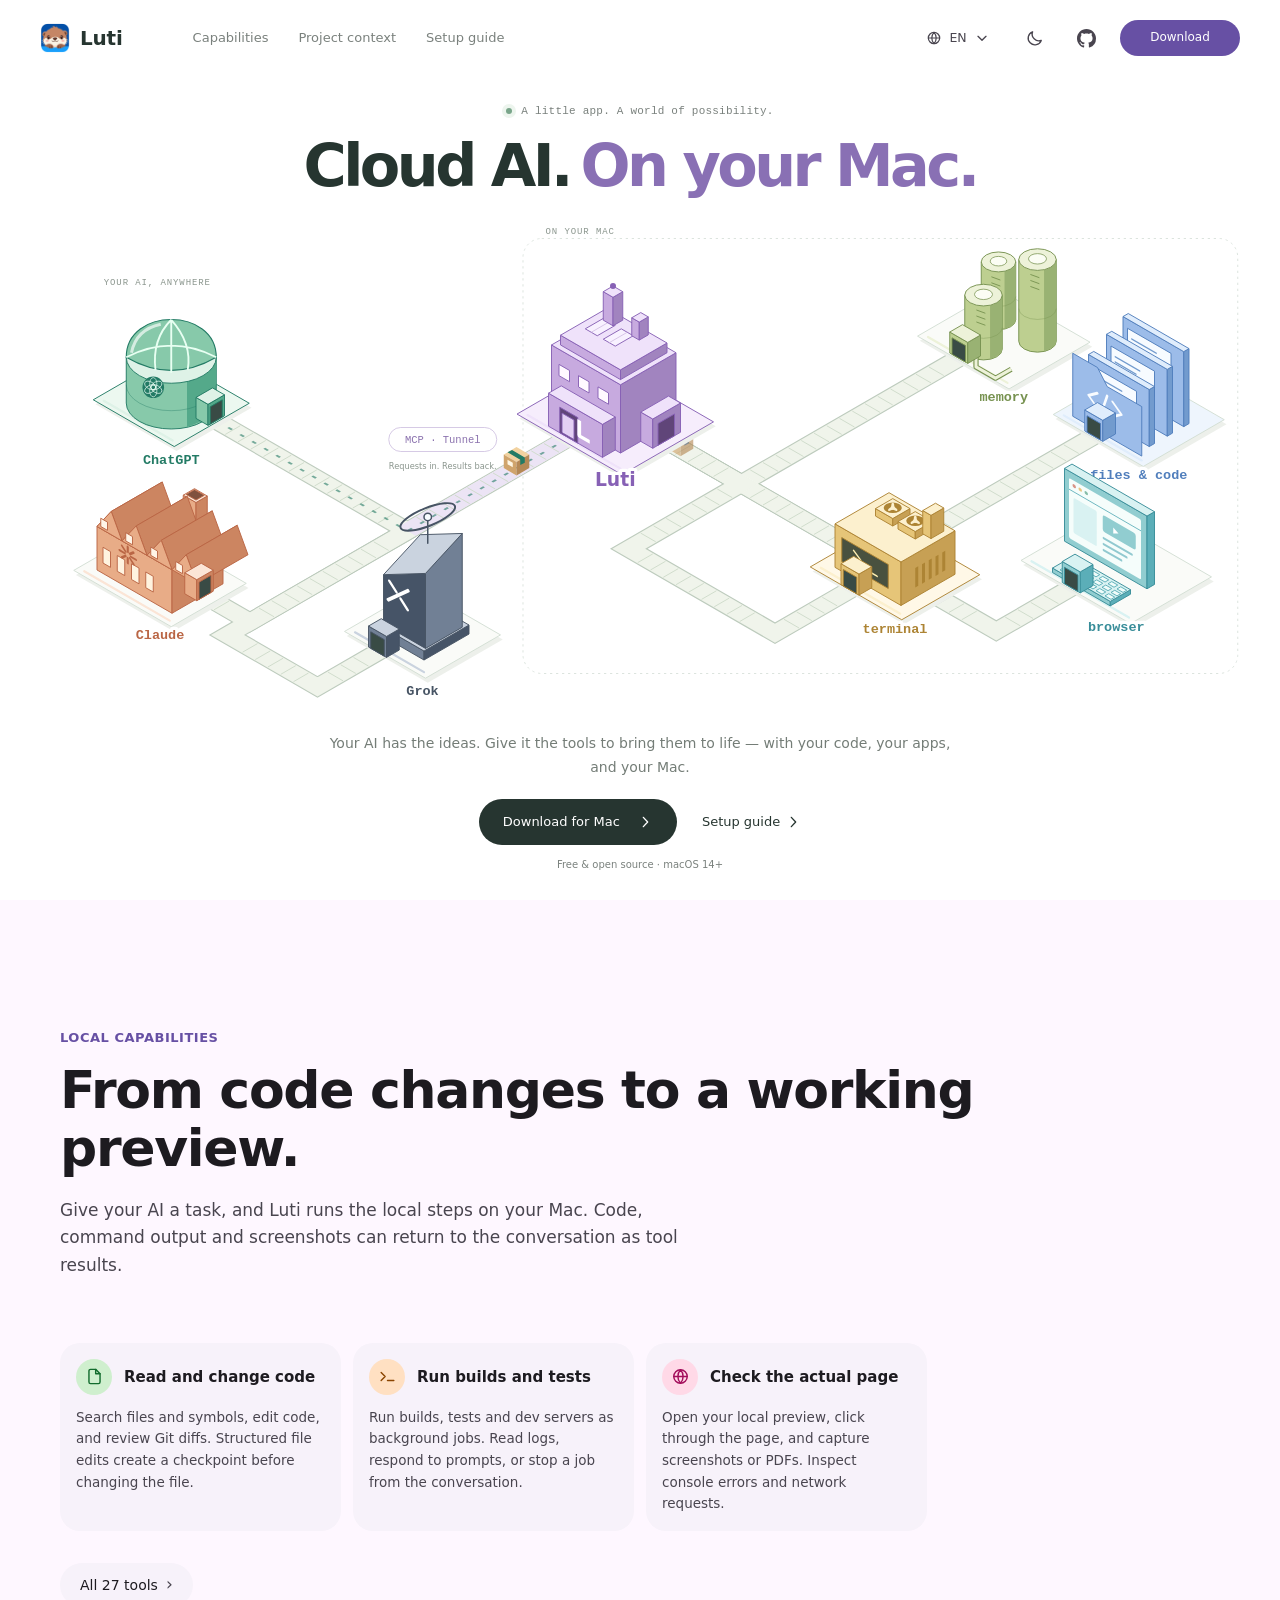
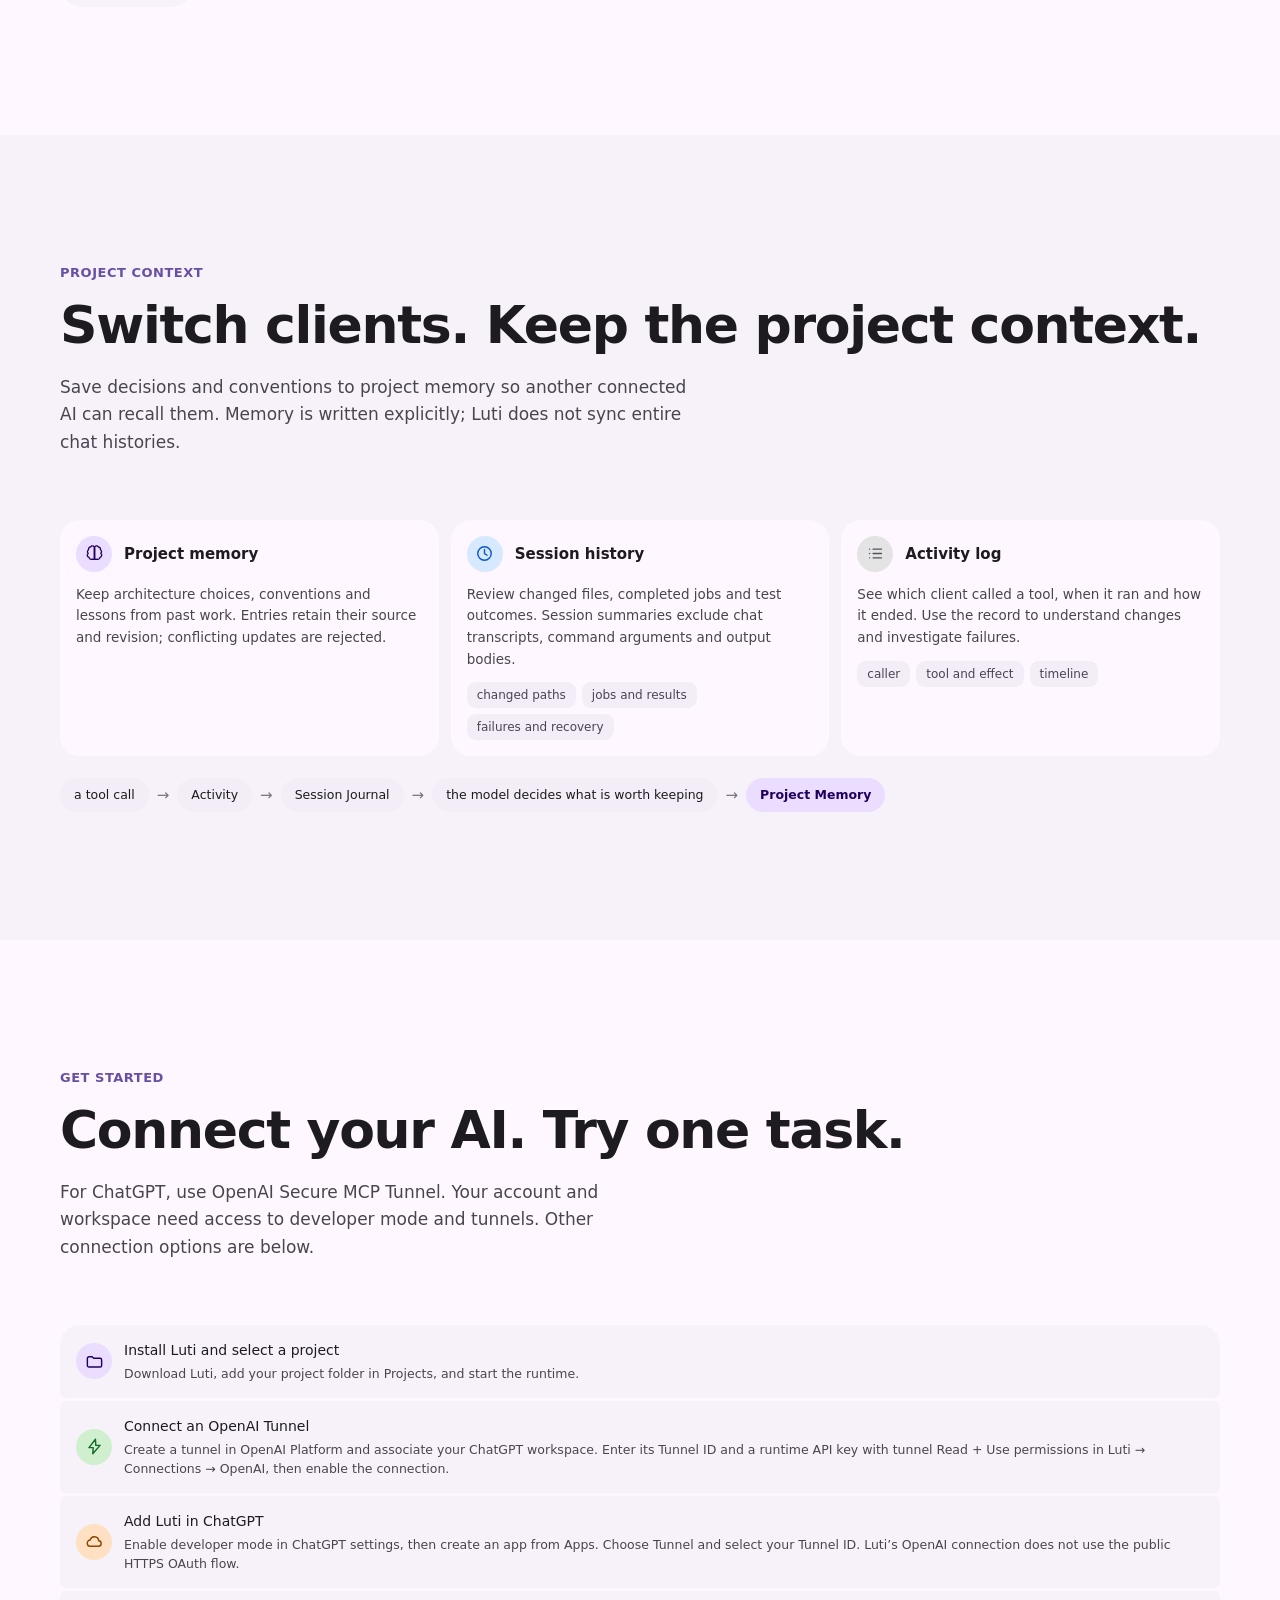
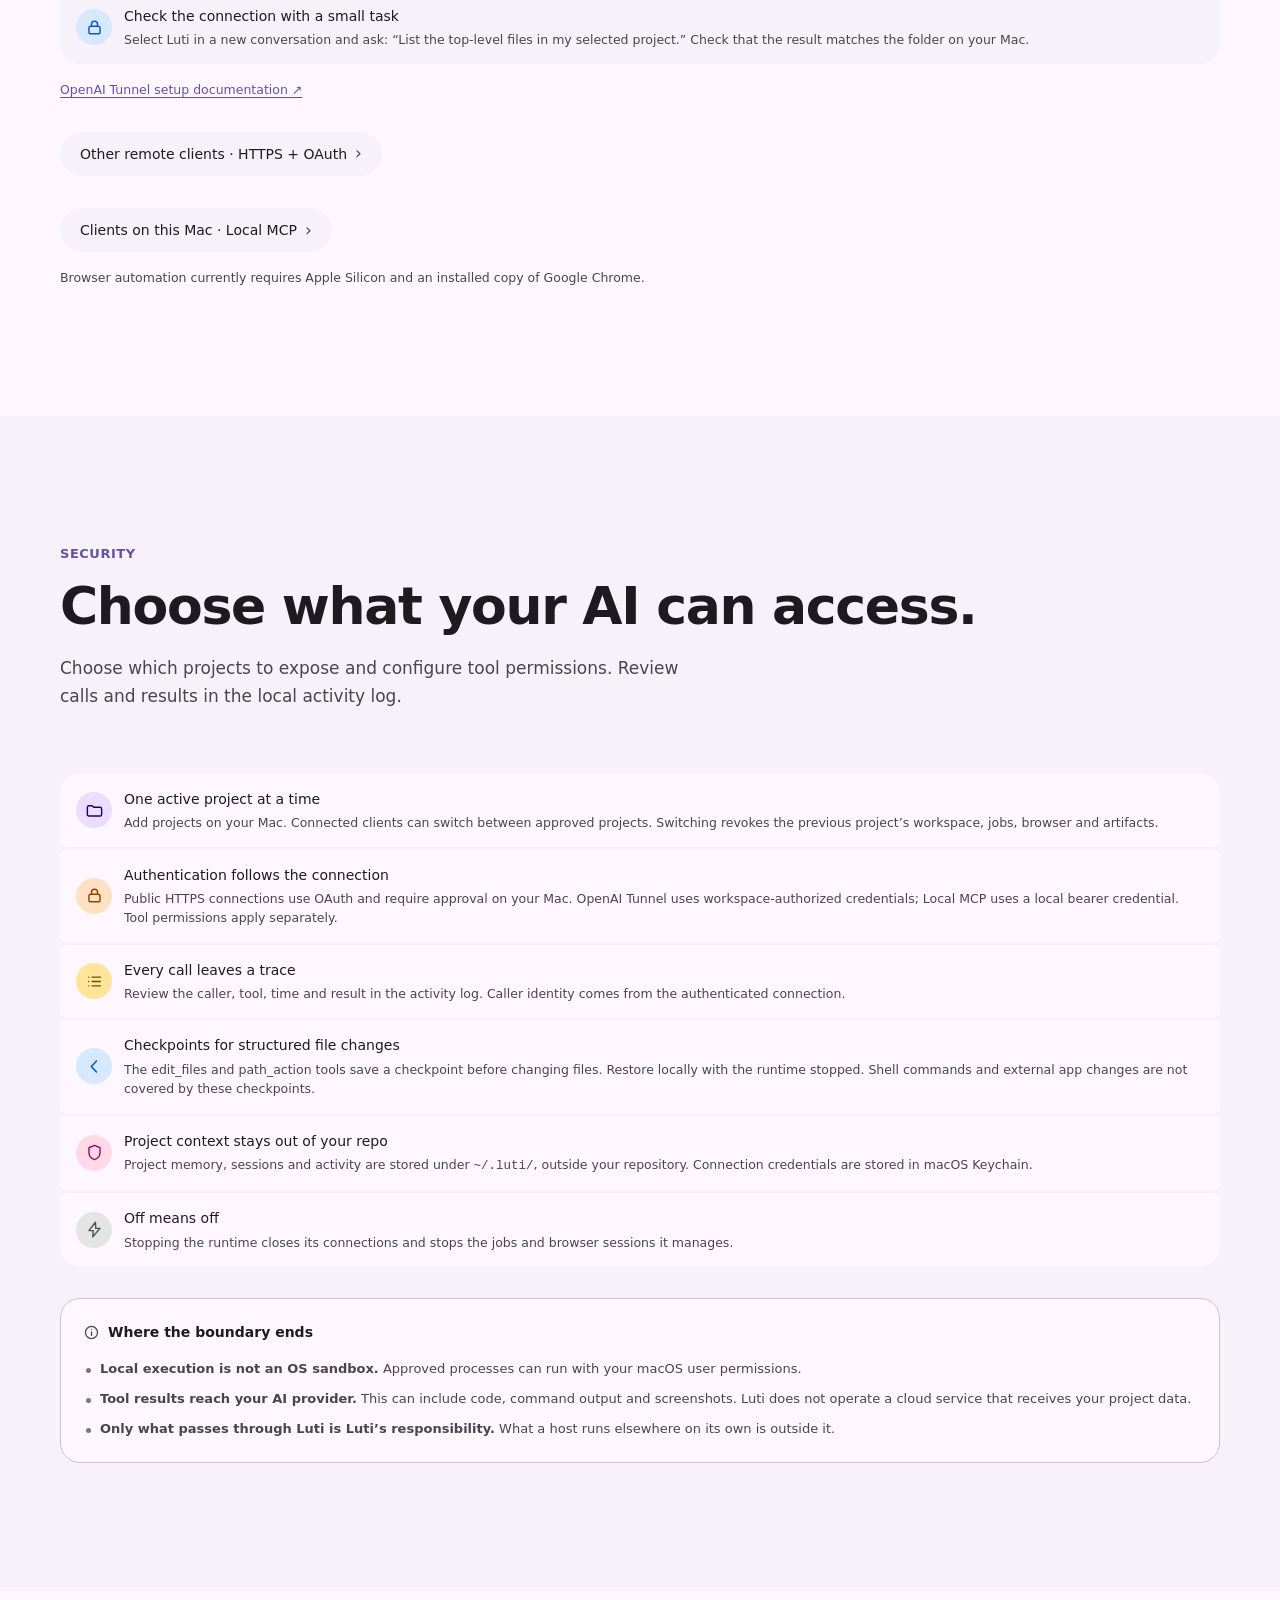
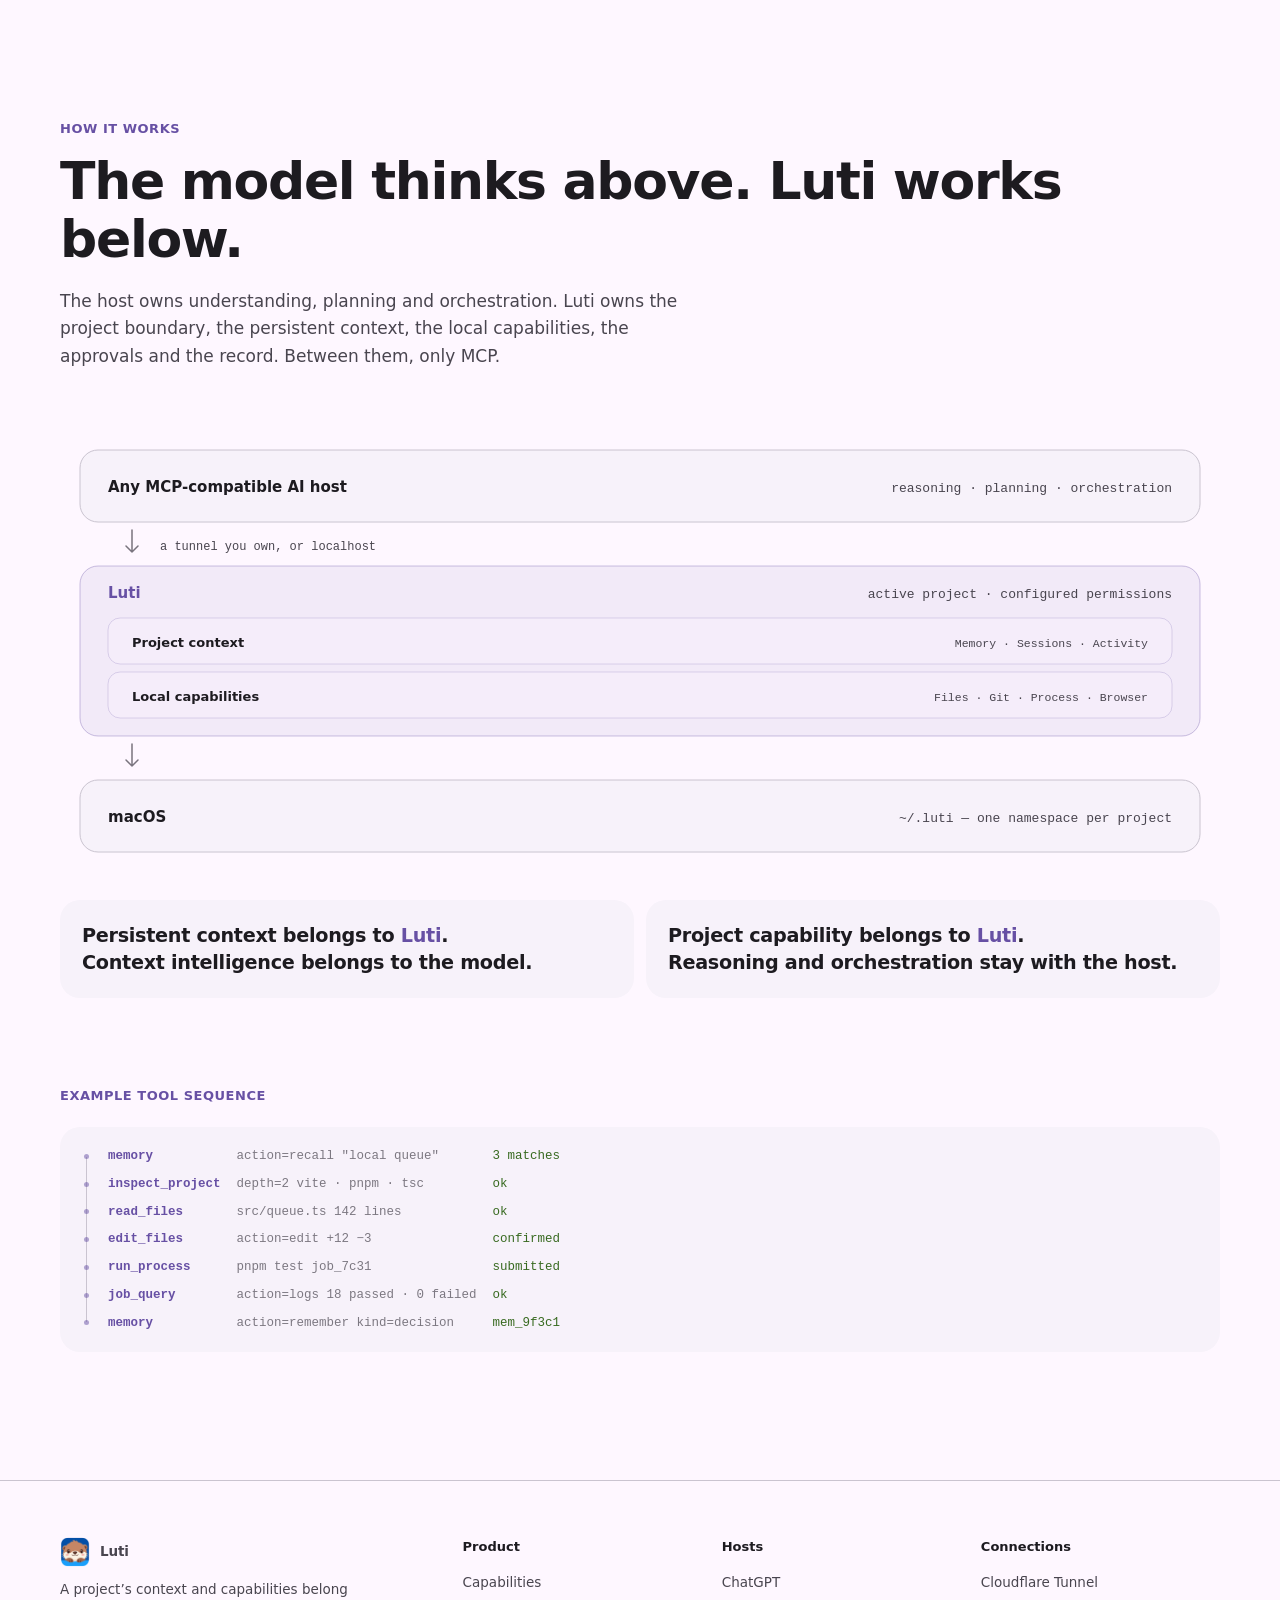
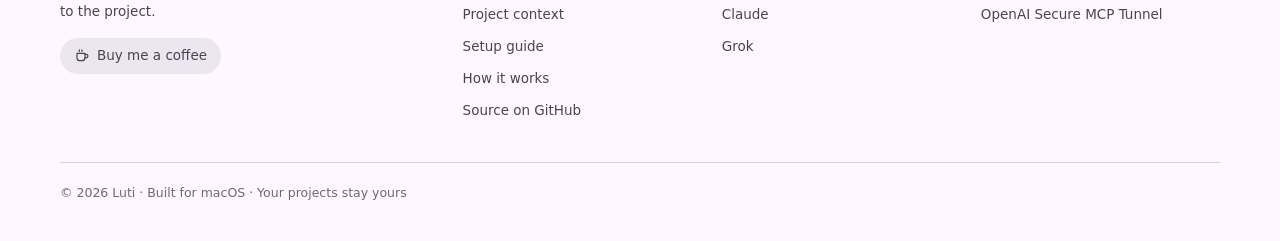
==== commit 84f17127: "feat: rebuild hero as a full-width SVG workshop" ====
--- a/Web/index.html
+++ b/Web/index.html
@@ -234,69 +234,57 @@
 <main id="top">
 
 <section class="hero" aria-labelledby="heroTitle">
-  <div class="hero__layout">
-    <div class="hero__copy">
-      <p class="hero__eyebrow"><span class="hero__status" aria-hidden="true"></span><span data-i18n="factory.eyebrow">A little app. A world of possibility.</span></p>
-      <h1 id="heroTitle" data-i18n-html="hero.h1">Cloud AI.<br><em>On your Mac.</em></h1>
-      <p class="hero__lede" data-i18n="hero.lede">Your AI has the ideas. Give it the tools to bring them to life — with your code, your apps, and your Mac.</p>
-      <div class="hero__actions">
-        <a class="btn btn--filled" href="https://github.com/boltguo/Luti/releases/latest/download/Luti.dmg"><span data-i18n="hero.ctaDownload">Download for Mac</span><svg aria-hidden="true"><use href="#i-fwd"/></svg></a>
-        <a class="hero__guide" href="#start"><span data-i18n="hero.ctaChain">Setup guide</span><svg aria-hidden="true"><use href="#i-fwd"/></svg></a>
-      </div>
-      <p class="hero__requirements" data-i18n="factory.requirements">Free & open source · macOS 14+</p>
-      <div class="hero__hosts">
-        <p data-i18n="factory.hosts">One connection. Any MCP-compatible AI.</p>
-        <div class="hero__host-list"><span>ChatGPT</span><span>Claude</span><span>Codex</span><span>Grok</span><span class="hero__host-more" aria-hidden="true">+</span></div>
-      </div>
+  <div class="hero__intro">
+    <p class="hero__eyebrow"><span class="hero__status" aria-hidden="true"></span><span data-i18n="factory.eyebrow">A little app. A world of possibility.</span></p>
+    <h1 id="heroTitle" data-i18n-html="hero.h1">Cloud AI.<br><em>On your Mac.</em></h1>
+  </div>
+
+  <div class="factory" id="factory">
+    <svg class="factory__scene" id="factoryScene" viewBox="0 0 1600 650" role="group" aria-label="AI clients, Tunnel, Luti and your local tools">
+      <defs>
+        <symbol id="factoryParcel" viewBox="-20 -35 40 45">
+          <path d="M0-30 17-20 0-10-17-20Z" fill="#f2d2a0"/>
+          <path d="M-17-20 0-10V8L-17-2Z" fill="#d0a46c"/>
+          <path d="M0-10 17-20V-2L0 8Z" fill="#b58956"/>
+          <path d="m-6-26 17 10v7l-6 3v-7l-17-10Z" fill="currentColor"/>
+          <path d="m-12-13 7 4v6l-7-4Z" fill="#fff7e4"/>
+        </symbol>
+      </defs>
+      <g class="factory__boundary" aria-hidden="true">
+        <rect id="factoryBoundary" x="644" y="22" width="930" height="580" rx="25"/>
+        <text id="factoryWorkspace" x="674" y="16" data-i18n="factory.workspace">ON YOUR MAC</text>
+        <text id="factoryRemote" x="85" y="84" data-i18n="factory.remote">YOUR AI, ANYWHERE</text>
+      </g>
+      <g id="factoryRoutes" aria-hidden="true"></g>
+      <g id="factoryParcels" aria-hidden="true"></g>
+      <g id="factoryStations">
+        <g class="factory__station" data-client="chatgpt" data-node="chatgpt" role="button" tabindex="0" aria-pressed="true"><g class="factory__art"></g><text class="factory__label">ChatGPT</text></g>
+        <g class="factory__station" data-client="claude" data-node="claude" role="button" tabindex="0" aria-pressed="false"><g class="factory__art"></g><text class="factory__label">Claude</text></g>
+        <g class="factory__station" data-client="grok" data-node="grok" role="button" tabindex="0" aria-pressed="false"><g class="factory__art"></g><text class="factory__label">Grok</text></g>
+        <g class="factory__station factory__station--hub" data-node="luti" role="button" tabindex="0" aria-pressed="false"><g class="factory__art"></g><text class="factory__label">Luti</text></g>
+        <g class="factory__station" data-node="memory" role="button" tabindex="0" aria-pressed="false"><g class="factory__art"></g><text class="factory__label" data-i18n="factory.memory">memory</text></g>
+        <g class="factory__station" data-node="code" role="button" tabindex="0" aria-pressed="true"><g class="factory__art"></g><text class="factory__label" data-i18n="factory.code">files &amp; code</text></g>
+        <g class="factory__station" data-node="terminal" role="button" tabindex="0" aria-pressed="false"><g class="factory__art"></g><text class="factory__label" data-i18n="factory.terminal">terminal</text></g>
+        <g class="factory__station" data-node="browser" role="button" tabindex="0" aria-pressed="false"><g class="factory__art"></g><text class="factory__label" data-i18n="factory.browser">browser</text></g>
+      </g>
+      <g class="factory__tunnel" id="factoryTunnel" transform="translate(545 323)" aria-hidden="true">
+        <rect x="-72" y="-20" width="144" height="32" rx="16"/>
+        <text text-anchor="middle" y="1">MCP · Tunnel</text>
+        <text class="factory__caption" text-anchor="middle" y="36" data-i18n="factory.tunnel">Requests in. Results back.</text>
+      </g>
+    </svg>
+  </div>
+
+  <div class="hero__outro">
+    <p class="hero__lede" data-i18n="hero.lede">Your AI has the ideas. Give it the tools to bring them to life — with your code, your apps, and your Mac.</p>
+    <div class="hero__actions">
+      <a class="btn btn--filled" href="https://github.com/boltguo/Luti/releases/latest/download/Luti.dmg"><span data-i18n="hero.ctaDownload">Download for Mac</span><svg aria-hidden="true"><use href="#i-fwd"/></svg></a>
+      <a class="hero__guide" href="#start"><span data-i18n="hero.ctaChain">Setup guide</span><svg aria-hidden="true"><use href="#i-fwd"/></svg></a>
     </div>
-
-    <div class="factory" id="factory">
-      <div class="factory__scene" id="factoryScene">
-        <canvas class="factory__routes" id="factoryRoutes" aria-hidden="true"></canvas>
-        <div class="factory__mac-boundary" aria-hidden="true"><span data-i18n="factory.workspace">ON YOUR MAC</span><code>~/projects/acme</code></div>
-        <div class="factory__client-heading" data-i18n="factory.remote">YOUR AI, ANYWHERE</div>
-        <div class="factory__parcels" id="factoryParcels" aria-hidden="true"></div>
-        <button class="factory__station factory__station--client" data-client="chatgpt" data-node="ai" style="--node-color:#b77b5f" type="button" aria-pressed="true">
-          <img class="factory__building" src="assets/factory-client.webp" alt="" width="512" height="512" draggable="false">
-          <span class="factory__label">ChatGPT<span class="factory__tip" data-i18n="factory.tipAi">Your AI plans the work.</span></span>
-        </button>
-        <button class="factory__station factory__station--client" data-client="claude" data-node="ai" style="--node-color:#b77b5f" type="button" aria-pressed="false">
-          <img class="factory__building" src="assets/factory-client.webp" alt="" width="512" height="512" draggable="false">
-          <span class="factory__label">Claude<span class="factory__tip" data-i18n="factory.tipAi">Your AI plans the work.</span></span>
-        </button>
-        <button class="factory__station factory__station--client" data-client="grok" data-node="ai" style="--node-color:#7e8583" type="button" aria-pressed="false">
-          <img class="factory__building" src="assets/factory-client.webp" alt="" width="512" height="512" draggable="false">
-          <span class="factory__label">Grok<span class="factory__tip" data-i18n="factory.tipAi">Your AI plans the work.</span></span>
-        </button>
-        <div class="factory__tunnel" style="--x:35.5%;--y:43%"><span>MCP · Tunnel</span><small data-i18n="factory.tunnel">Requests in. Results back.</small></div>
-        <button class="factory__station factory__station--hub" data-node="luti" style="--node-color:#8b73a7" type="button" aria-pressed="false">
-          <img class="factory__building" src="assets/factory-luti.webp" alt="" width="512" height="512" fetchpriority="high" draggable="false">
-          <span class="factory__label"><img src="assets/luti-icon.png" alt="" width="18" height="18">Luti<span class="factory__tip" data-i18n="factory.tipLuti">The bridge to your local tools.</span></span>
-        </button>
-        <button class="factory__station" data-node="memory" style="--node-color:#819769" type="button" aria-pressed="false">
-          <img class="factory__building" src="assets/factory-memory.webp" alt="" width="512" height="512" draggable="false">
-          <span class="factory__label"><span data-i18n="factory.memory">memory</span><span class="factory__tip">memory · recall / remember</span></span>
-        </button>
-        <button class="factory__station" data-node="code" style="--node-color:#678aa5" type="button" aria-pressed="true">
-          <img class="factory__building" src="assets/factory-files.webp" alt="" width="512" height="512" draggable="false">
-          <span class="factory__label"><span data-i18n="factory.code">files & code</span><span class="factory__tip">read_files · edit_files</span></span>
-        </button>
-        <button class="factory__station" data-node="browser" style="--node-color:#589397" type="button" aria-pressed="false">
-          <img class="factory__building" src="assets/factory-browser.webp" alt="" width="512" height="512" draggable="false">
-          <span class="factory__label"><span data-i18n="factory.browser">browser</span><span class="factory__tip">browser_session · browser_observe</span></span>
-        </button>
-        <button class="factory__station" data-node="terminal" style="--node-color:#b49a53" type="button" aria-pressed="false">
-          <img class="factory__building" src="assets/factory-terminal.webp" alt="" width="512" height="512" draggable="false">
-          <span class="factory__label"><span data-i18n="factory.terminal">terminal</span><span class="factory__tip">run_process · job_query</span></span>
-        </button>
-        <div class="factory__message-note"><img src="assets/message-parcel.webp" width="22" height="24" alt=""><span data-i18n="factory.parcel">Every parcel is a message.</span></div>
-      </div>
-    </div>
-  </div>
-
+    <p class="hero__requirements" data-i18n="factory.requirements">Free & open source · macOS 14+</p>
+  </div>
   <p class="sr-only" data-i18n="hero.sr">Illustrative animation: ChatGPT, Claude, and Grok send messages through your tunnel to Luti and your local tools. Select an AI or factory to follow its route. No real operations are performed.</p>
 </section>
-
 
 <section class="section" id="capabilities">
   <div class="wrap">
--- a/Web/styles/hero.css
+++ b/Web/styles/hero.css
@@ -1,174 +1,100 @@
-/* Isometric workshop. Buildings and parcel routes share a 1500 × 950
-   diagram space so messages stay on their transport lanes. */
+/* The introduction and actions frame one uninterrupted, vector workshop. */
 :root {
   --factory-paper: #fff;
-  --factory-ink: #27332f;
-  --factory-muted: #737b71;
-  --factory-line: #dce1d4;
-  --factory-purple: #75688e;
+  --factory-ink: #263530;
+  --factory-muted: #7a817d;
+  --factory-purple: #8970b4;
 }
 .hero {
   position: relative;
+  display: grid;
+  grid-template-rows: auto minmax(280px, 1fr) auto;
+  gap: 12px;
+  height: 100svh;
+  min-height: 750px;
+  padding: 105px 40px 27px;
   overflow: hidden;
-  background: var(--factory-paper);
+  background: #fff;
   color: var(--factory-ink);
-  min-height: 100vh;
-  min-height: 100svh;
   color-scheme: light;
-  padding: 112px 56px 26px;
-  display: flex;
-  flex-direction: column;
-  justify-content: center;
+  text-align: center;
 }
 .appbar { color: var(--factory-ink); color-scheme: light; }
-.appbar:not(.is-stuck) { background: var(--factory-paper); }
-.appbar__inner { max-width: 1440px; padding-inline: 56px; height: 80px; gap: 16px; }
+.appbar:not(.is-stuck) { background: #fff; }
+.appbar__inner { max-width: 1520px; height: 76px; gap: 16px; padding-inline: 40px; }
 .appbar .brand { font-size: 20px; font-weight: 700; }
-.appbar__nav { display: flex; gap: 29px; margin-left: 58px; font-size: 13px; }
-.appbar__nav a { color: var(--factory-muted); transition: color 160ms; }
+.appbar__nav { display: flex; gap: 30px; margin-left: 54px; font-size: 13px; }
+.appbar__nav a { color: var(--factory-muted); }
 .appbar__nav a:hover { color: var(--factory-ink); }
 .appbar .menu { margin-left: auto; }
 .appbar .appbar__icon, .appbar .menu__trigger { background: transparent; }
 .appbar .appbar__cta { min-height: 36px; padding-inline: 22px; font-size: 12px; }
-.hero__layout { display: grid; grid-template-columns: 34% 66%; align-items: center; width: 100%; max-width: 1328px; margin: 0 auto; flex: 1; min-height: 545px; }
-.hero__copy { position: relative; z-index: 2; padding-block: 26px 34px; pointer-events: none; }
-.hero__copy a { pointer-events: auto; }
-.hero__eyebrow { display: flex; align-items: center; gap: 9px; color: var(--factory-muted); font-family: var(--font-mono); font-size: 10px; letter-spacing: .035em; }
-.hero__status { height: 7px; width: 7px; flex: none; background: #8da978; border-radius: 50%; box-shadow: 0 0 0 4px light-dark(#e7eddf, #283328); }
-.hero h1 { margin-top: 24px; font-size: clamp(54px, 4.05vw, 64px); font-weight: 590; line-height: 1.06; letter-spacing: -.065em; }
-.hero h1 em { font-style: normal; color: var(--factory-purple); white-space: nowrap; }
-.hero__lede { color: var(--factory-muted); font-size: 16px; line-height: 1.8; max-width: 330px; margin-top: 26px; text-wrap: pretty; }
-.hero__actions { display: flex; flex-wrap: wrap; gap: 25px; align-items: center; margin-top: 30px; }
-.hero__actions .btn { gap: 16px; min-height: 48px; padding-inline: 23px; font-size: 13px; background: var(--factory-ink); color: var(--factory-paper); }
+.hero__intro { align-self: start; }
+.hero__eyebrow { display: flex; align-items: center; justify-content: center; gap: 9px; color: var(--factory-muted); font: 11px var(--font-mono); letter-spacing: .02em; }
+.hero__status { width: 6px; height: 6px; border-radius: 50%; background: #79a58a; box-shadow: 0 0 0 4px #edf5ee; }
+.hero h1 { margin-top: 16px; font-size: clamp(43px, 4.6vw, 74px); line-height: 1.12; font-weight: 580; letter-spacing: -.06em; }
+.hero h1 br { display: none; }
+.hero h1 em { margin-left: .18em; color: var(--factory-purple); font-style: normal; white-space: nowrap; }
+.hero__outro { align-self: end; }
+.hero__lede { max-width: 650px; margin: 0 auto; color: #747d77; font-size: 14px; line-height: 1.7; text-wrap: pretty; }
+.hero__actions { display: flex; justify-content: center; align-items: center; flex-wrap: wrap; gap: 25px; margin-top: 19px; }
+.hero__actions .btn { gap: 17px; min-height: 46px; padding-inline: 24px; background: var(--factory-ink); color: #fff; font-size: 13px; }
 .hero__actions .btn:hover { background: var(--factory-purple); }
-.hero__actions svg { display: block; flex: 0 0 16px; width: 16px; height: 16px; }
-.hero__actions > a { min-height: 48px; line-height: 1.2; white-space: nowrap; }
-.hero__guide { display: inline-flex; align-items: center; gap: 5px; font-size: 13px; border-bottom: 1px solid transparent; }
-.hero__guide:hover { border-color: currentColor; }
-.hero .hero__requirements { font-size: 10px; color: var(--factory-muted); margin-top: 15px; letter-spacing: .025em; }
-.hero__hosts { margin-top: 48px; }
-.hero__hosts p { color: var(--factory-muted); font-size: 10px; letter-spacing: .025em; }
-.hero__host-list { display: flex; align-items: center; gap: 23px; margin-top: 10px; font-size: 15px; font-weight: 580; letter-spacing: -.035em; }
-.hero__host-list span:nth-child(2) { font-family: Georgia, serif; font-size: 19px; font-weight: 500; }
-.hero__host-more { color: var(--factory-muted); font-size: 18px; font-weight: 400; }
-
-/* The scene is an exact connection diagram with raster factory sprites. */
-.factory { min-width: 0; position: relative; align-self: center; }
-.factory__scene { position: relative; width: calc(100% + 100px); margin-left: -72px; aspect-ratio: 1500 / 950; isolation: isolate; }
-.factory__routes, .factory__parcels { position: absolute; inset: 0; width: 100%; height: 100%; pointer-events: none; }
-.factory__routes { z-index: 1; }
-.factory__parcels { z-index: 3; }
-.factory__parcel { position: absolute; top: 0; left: 0; width: 3%; height: auto; will-change: transform; }
-.factory__mac-boundary { position: absolute; left: 35%; top: 6%; width: 64%; height: 88%; border: 1px dashed var(--factory-line); border-radius: 18px; z-index: 0; pointer-events: none; }
-.factory__mac-boundary > span { position: absolute; left: 28px; top: -7px; padding: 0 10px; background: var(--factory-paper); color: var(--factory-muted); font: 9px var(--font-mono); letter-spacing: .12em; }
-.factory__mac-boundary code { position: absolute; right: 20px; bottom: 14px; font-size: 8px; color: var(--factory-muted); opacity: .7; }
-.factory__client-heading { position: absolute; left: 10%; top: 24%; color: var(--factory-muted); font: 8px var(--font-mono); letter-spacing: .09em; }
-.factory__station { position: absolute; left: var(--x); top: var(--y); width: var(--w); padding: 0; aspect-ratio: 1; z-index: 4; visibility: hidden; border: 0; background: none; cursor: pointer; }
-.factory__building { width: 100%; height: 100%; user-select: none; pointer-events: none; transition: filter 250ms; }
-.factory__label { display: inline-flex; align-items: center; gap: 5px; position: absolute; left: 50%; top: var(--label-top, 10%); transform: translate(-50%, -100%); padding: 3px 7px; border: 1px solid var(--factory-line); border-radius: 4px; background: var(--factory-paper); color: var(--factory-ink); font: 10px / 1.3 var(--font-mono); white-space: nowrap; box-shadow: 0 2px 0 #24352807; transition: background 150ms, border-color 150ms, box-shadow 150ms; }
-.factory__label::before { content: ''; width: 5px; height: 5px; border-radius: 1px; background: var(--node-color); flex: none; }
-.factory__station--hub .factory__label { top: var(--label-top, -1%); padding: 5px 9px 5px 5px; font: 600 14px / 1.3 var(--font); border-color: light-dark(#c6b6d7, #76628d); }
-.factory__station--hub .factory__label::before { display: none; }
-.factory__station--hub .factory__label img { border-radius: 4px; width: 18px; height: 18px; }
-.factory__station:focus-visible { outline: none; }
-.factory__station:focus-visible .factory__label { outline: 2px solid var(--factory-purple); outline-offset: 3px; }
-.factory__station:hover, .factory__station:focus-visible { z-index: 5; }
-.factory__station:hover .factory__label, .factory__station[aria-pressed="true"] .factory__label, .factory__station.is-working .factory__label { border-color: var(--node-color); background: color-mix(in srgb, var(--node-color) 12%, var(--factory-paper)); }
-.factory__station.is-working .factory__label { box-shadow: 0 0 0 4px color-mix(in srgb, var(--node-color) 10%, transparent); }
-.factory__station.is-working .factory__building { filter: brightness(1.035) drop-shadow(0 2px 3px #83739725); }
-.factory__tip { position: absolute; left: 50%; bottom: calc(100% + 10px); transform: translateX(-50%); padding: 7px 9px; border: 1px solid var(--factory-line); border-radius: 6px; background: var(--factory-paper); font: 9px / 1.5 var(--font-mono); color: var(--factory-muted); white-space: nowrap; opacity: 0; visibility: hidden; pointer-events: none; }
-.factory__station:hover .factory__tip, .factory__station:focus-visible .factory__tip { visibility: visible; opacity: 1; }
-.factory__tunnel { position: absolute; left: var(--x); top: var(--y); z-index: 5; transform: translate(-50%, -100%); text-align: center; pointer-events: none; }
-.factory__tunnel > span { display: inline-block; padding: 5px 10px; border: 1px solid light-dark(#d4cddd, #665d70); border-radius: 20px; background: var(--factory-paper); color: var(--factory-purple); font: 10px var(--font-mono); white-space: nowrap; }
-.factory__tunnel small { display: block; margin-top: 5px; color: var(--factory-muted); font-size: 8px; white-space: nowrap; }
-.factory__message-note { position: absolute; left: 3%; bottom: 3%; display: flex; align-items: center; gap: 6px; color: var(--factory-muted); font-size: 9px; }
-.factory__message-note img { width: 20px; height: auto; }
-
-:root:lang(zh) .hero h1 { font-size: clamp(42px, 4.5vw, 67px); line-height: 1.2; letter-spacing: -.045em; }
-:root:lang(ja) .hero h1 { font-size: clamp(40px, 4.25vw, 63px); line-height: 1.2; letter-spacing: -.055em; }
-@media (min-width: 1600px) { .hero { padding-top: 128px; padding-bottom: 38px; } }
-@media (max-width: 1150px) {
-  .hero { padding-inline: 36px; }
-  .appbar__inner { padding-inline: 36px; }
-  .appbar__nav { margin-left: 30px; gap: 20px; }
-  .hero__lede { max-width: 320px; font-size: 14px; }
-  .factory__scene { width: calc(100% + 100px); margin-left: -55px; }
+.hero__actions svg { width: 16px; height: 16px; flex: 0 0 16px; }
+.hero__guide { display: inline-flex; align-items: center; gap: 5px; font-size: 13px; min-height: 44px; }
+.hero__guide:hover { text-decoration: underline; text-underline-offset: 5px; }
+.hero .hero__requirements { margin-top: 12px; color: var(--factory-muted); font-size: 10px; text-align: center; }
+.factory { min-height: 0; width: 100%; max-width: 1600px; margin: 0 auto; }
+.factory__scene { display: block; width: 100%; height: 100%; overflow: visible; }
+.factory__boundary rect { fill: none; stroke: #dce4de; stroke-width: 1.3; stroke-dasharray: 3 5; }
+.factory__boundary text { font: 12px var(--font-mono); letter-spacing: .1em; fill: #8b968e; }
+.factory__station { cursor: pointer; outline: none; }
+.factory__label { text-anchor: middle; fill: var(--tone); font: 600 18px var(--font-mono); paint-order: stroke; stroke: #fff; stroke-width: 9; stroke-linejoin: round; }
+.factory__station--hub .factory__label { font: 700 25px var(--font); }
+.factory__pad { transition: fill 180ms, stroke 180ms; }
+.factory__station:hover .factory__pad, .factory__station.is-working .factory__pad { fill: var(--wash); stroke: var(--tone); }
+.factory__station:focus-visible .factory__pad { stroke: var(--tone); stroke-width: 3; }
+.factory__station[aria-pressed="true"] .factory__label { font-weight: 700; }
+.factory__station[aria-pressed="true"] .factory__pad { fill: var(--wash); }
+.factory__indicator { fill: var(--tone); opacity: .35; }
+.factory__station.is-working .factory__indicator { opacity: 1; }
+.factory__tunnel rect { fill: #fff; stroke: #d5c9e5; stroke-width: 1.3; }
+.factory__tunnel text { fill: #8b72ae; font: 14px var(--font-mono); }
+.factory__tunnel .factory__caption { fill: #8b968e; font: 11px var(--font); }
+.factory__parcel { pointer-events: none; }
+:root:lang(zh) .hero h1 { font-size: clamp(38px, 4.2vw, 66px); letter-spacing: -.045em; }
+:root:lang(ja) .hero h1 { font-size: clamp(37px, 4.1vw, 65px); letter-spacing: -.055em; }
+@media (min-width: 1800px) { .hero { padding-top: 120px; padding-bottom: 38px; } }
+@media (max-width: 900px) {
+  .appbar__nav { display: none; }
+  .hero { padding-inline: 22px; }
+  .appbar__inner { padding-inline: 24px; }
 }
-@media (max-width: 1100px) {
-  .hero { padding: 110px 26px 24px; }
-  .appbar__inner { padding-inline: 26px; height: 72px; }
-  .appbar__nav { display: none; }
-  .hero__layout { grid-template-columns: 1fr; min-height: auto; }
-  .hero__copy { padding-block: 4px 20px; }
-  .hero h1 { font-size: clamp(56px, 10vw, 78px); }
-  .hero__lede { max-width: 470px; font-size: 15px; }
-  .hero__hosts { margin-top: 32px; }
-  .factory { padding-top: 20px; width: 100%; max-width: 690px; margin: 0 auto; }
-  .factory__scene { width: calc(100% + 20px); margin-left: -10px; }
-  :root:lang(zh) .hero h1 { font-size: clamp(45px, 7.5vw, 63px); }
-  :root:lang(ja) .hero h1 { font-size: clamp(40px, 7.5vw, 60px); }
-}
-@media (max-width: 520px) {
-  .hero { padding: 103px 22px 22px; }
-  .appbar__inner { gap: 11px; padding-inline: 22px; }
+@media (max-width: 600px) {
+  .hero { height: auto; min-height: 100svh; padding: 90px 18px 24px; gap: 16px; grid-template-rows: auto auto auto; }
+  .hero h1 { font-size: clamp(34px, 9vw, 52px); line-height: 1.15; margin-top: 17px; }
+  .hero h1 br { display: block; }
+  .hero h1 em { margin-left: 0; }
+  .hero__eyebrow { font-size: 9px; }
+  .hero__lede { max-width: 380px; font-size: 12px; }
+  .hero__actions { margin-top: 16px; gap: 14px; }
+  .hero__actions .btn { padding-inline: 18px; font-size: 12px; }
+  .hero__guide { font-size: 12px; }
+  .appbar__inner { height: 68px; gap: 10px; padding-inline: 20px; }
   .appbar .brand { font-size: 18px; }
   .appbar .brand img { width: 25px; height: 25px; }
-  .appbar .appbar__cta { padding-inline: 15px; min-width: auto; }
-  .appbar .appbar__icon { width: 28px; height: 32px; }
-  .appbar .menu__trigger { padding-inline: 7px; }
+  .appbar .appbar__cta { min-width: auto; padding-inline: 15px; }
+  .appbar .appbar__icon { width: 26px; }
+  .appbar .menu__trigger { padding-inline: 6px; }
   .appbar a.appbar__icon[href="https://github.com/boltguo/Luti"] { display: none; }
-  .hero__eyebrow { font-size: 9px; }
-  .hero h1 { font-size: clamp(37px, 11.6vw, 60px); margin-top: 23px; }
-  .hero__lede { font-size: 14px; margin-top: 21px; max-width: 340px; }
-  .hero__actions { margin-top: 25px; gap: 12px; }
-  .hero__actions .btn { min-height: 48px; padding-inline: 16px; gap: 10px; font-size: 12px; }
-  .hero__guide { font-size: 12px; }
-  .hero__hosts { margin-top: 31px; }
-  .hero__host-list { font-size: 14px; gap: 21px; }
-  .factory { padding-top: 25px; margin-top: 10px; }
-  .factory__scene { width: calc(100% + 44px); margin-left: -22px; }
-  .factory__tip { white-space: normal; min-width: 95px; max-width: 135px; font-size: 9px; }
+  .factory { margin-inline: 0; width: 100%; }
+  .factory__scene { aspect-ratio: 900 / 1170; height: auto; }
+  .factory__label { font-size: 24px; }
+  .factory__station--hub .factory__label { font-size: 30px; }
+  .factory__boundary text { font-size: 18px; }
+  .factory__tunnel text { font-size: 18px; }
+  .factory__tunnel .factory__caption { display: none; }
+  :root:lang(zh) .hero h1 { font-size: clamp(31px, 8.3vw, 45px); }
+  :root:lang(ja) .hero h1 { font-size: clamp(30px, 8.1vw, 44px); }
 }
-@media (prefers-reduced-motion: reduce) {
-  .hero *, .hero *::before { transition: none !important; }
-}
-@media (max-width: 1150px) {
-  .factory__scene { width: calc(100% + 80px); margin-left: -52px; }
-  .factory__label { font-size: 9px; }
-  .factory__tunnel > span { font-size: 9px; }
-  .factory__tunnel small { font-size: 7px; }
-  .factory__client-heading { font-size: 7px; }
-}
-@media (max-width: 1100px) {
-  .hero__layout { grid-template-columns: 1fr; }
-  .factory { max-width: 760px; width: 100%; margin-top: 10px; padding-top: 0; }
-  .factory__scene { width: 100%; margin-left: 0; }
-  .factory__label { font-size: 10px; }
-}
-@media (max-width: 520px) {
-  .factory { margin-top: 35px; }
-  .factory__scene { width: calc(100% + 38px); margin-left: -19px; }
-  .factory__label { font-size: 7px; padding: 2px 4px; gap: 3px; }
-  .factory__label::before { width: 3px; height: 3px; }
-  .factory__station--hub .factory__label { font-size: 9px; padding: 3px 5px; gap: 3px; }
-  .factory__station--hub .factory__label img { width: 12px; height: 12px; }
-  .factory__mac-boundary { border-radius: 10px; }
-  .factory__mac-boundary > span { left: 10px; padding: 0 5px; font-size: 6px; top: -4px; }
-  .factory__mac-boundary code { display: none; }
-  .factory__client-heading { font-size: 5px; letter-spacing: .015em; }
-  .factory__tunnel > span { font-size: 7px; padding: 3px 5px; }
-  .factory__tunnel small { display: none; }
-  .factory__message-note { font-size: 6px; left: 5%; bottom: 0; gap: 3px; }
-  .factory__message-note img { width: 12px; }
-  .factory__tip { font-size: 7px; max-width: 120px; white-space: normal; }
-}
-
-
-.factory__parcel--secondary { width: 2.6%; }
-
-@media (max-width: 520px) {
-  :root:lang(zh) .hero h1 { font-size: clamp(30px, 8.7vw, 45px); }
-  :root:lang(ja) .hero h1 { font-size: clamp(28px, 7.7vw, 40px); }
-}
-
-.factory.is-ready .factory__station { visibility: visible; }
+@media (prefers-reduced-motion: reduce) { .hero * { transition: none !important; } }
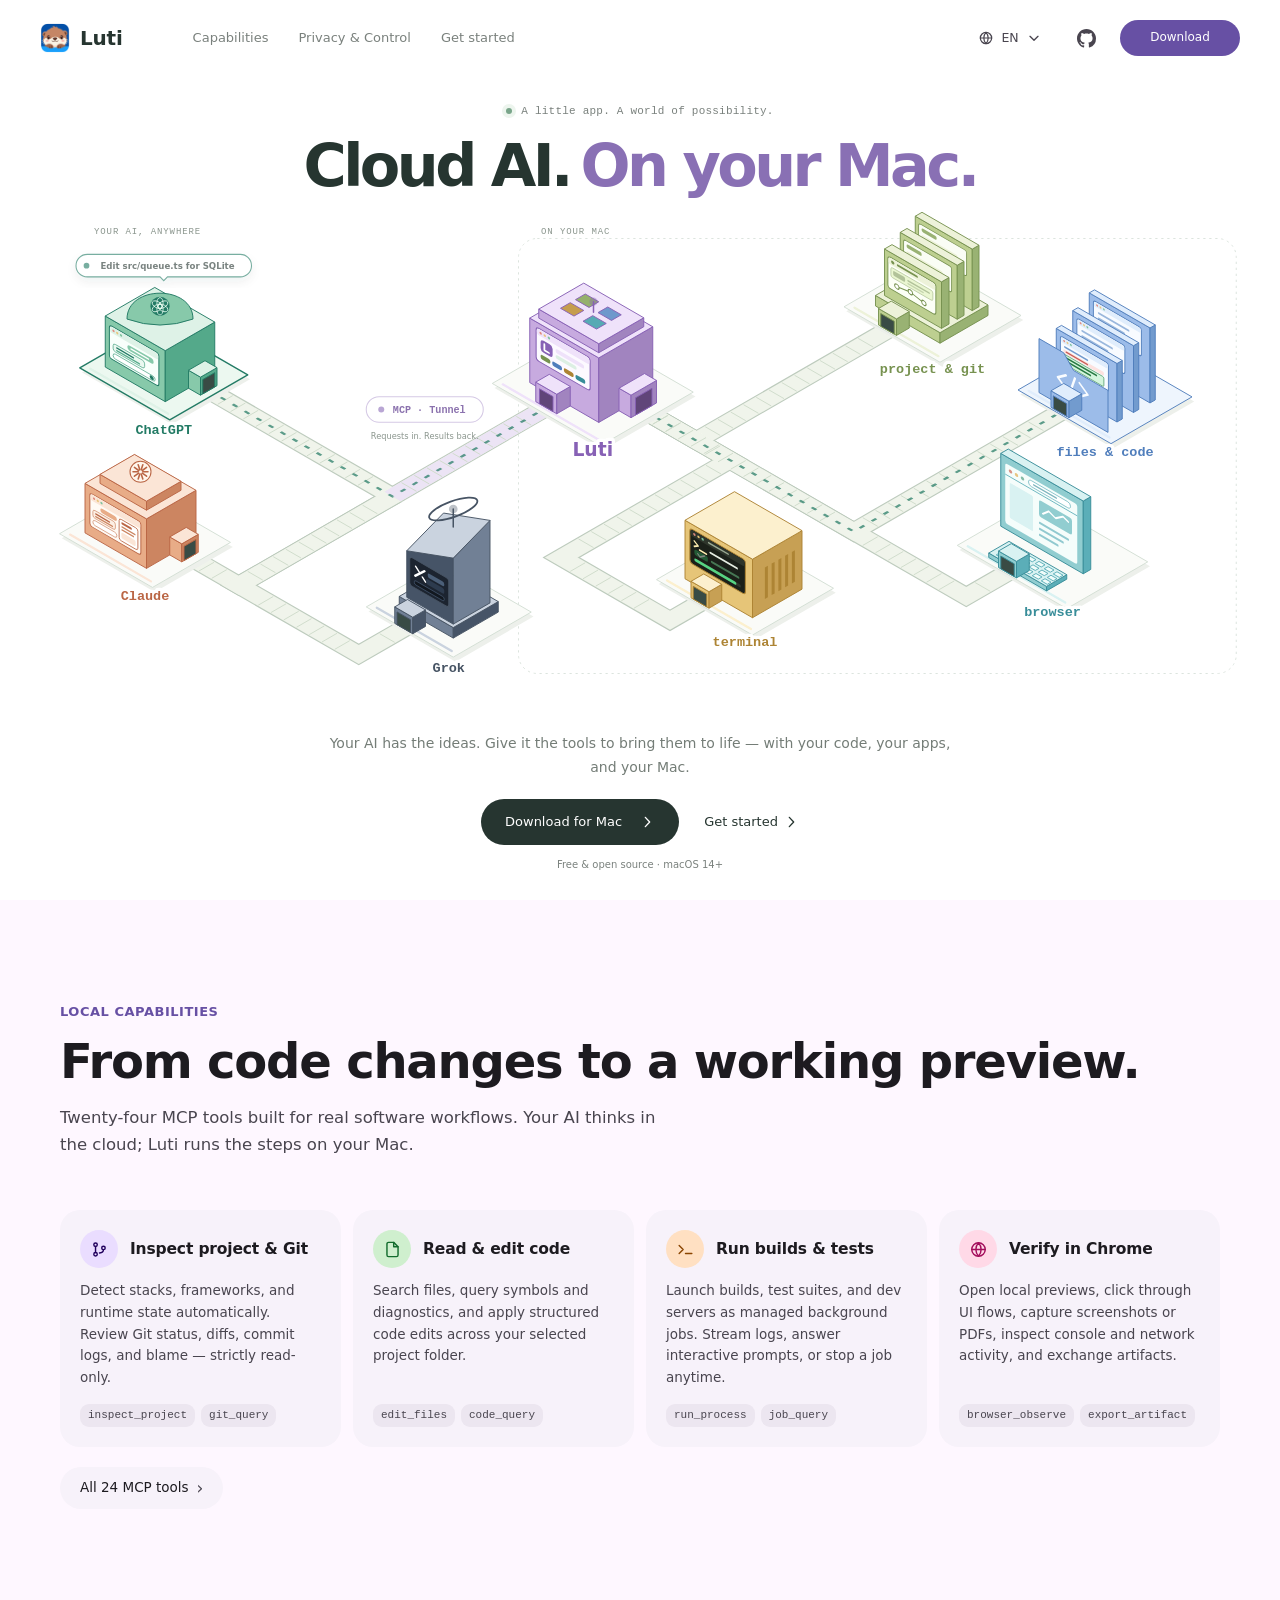
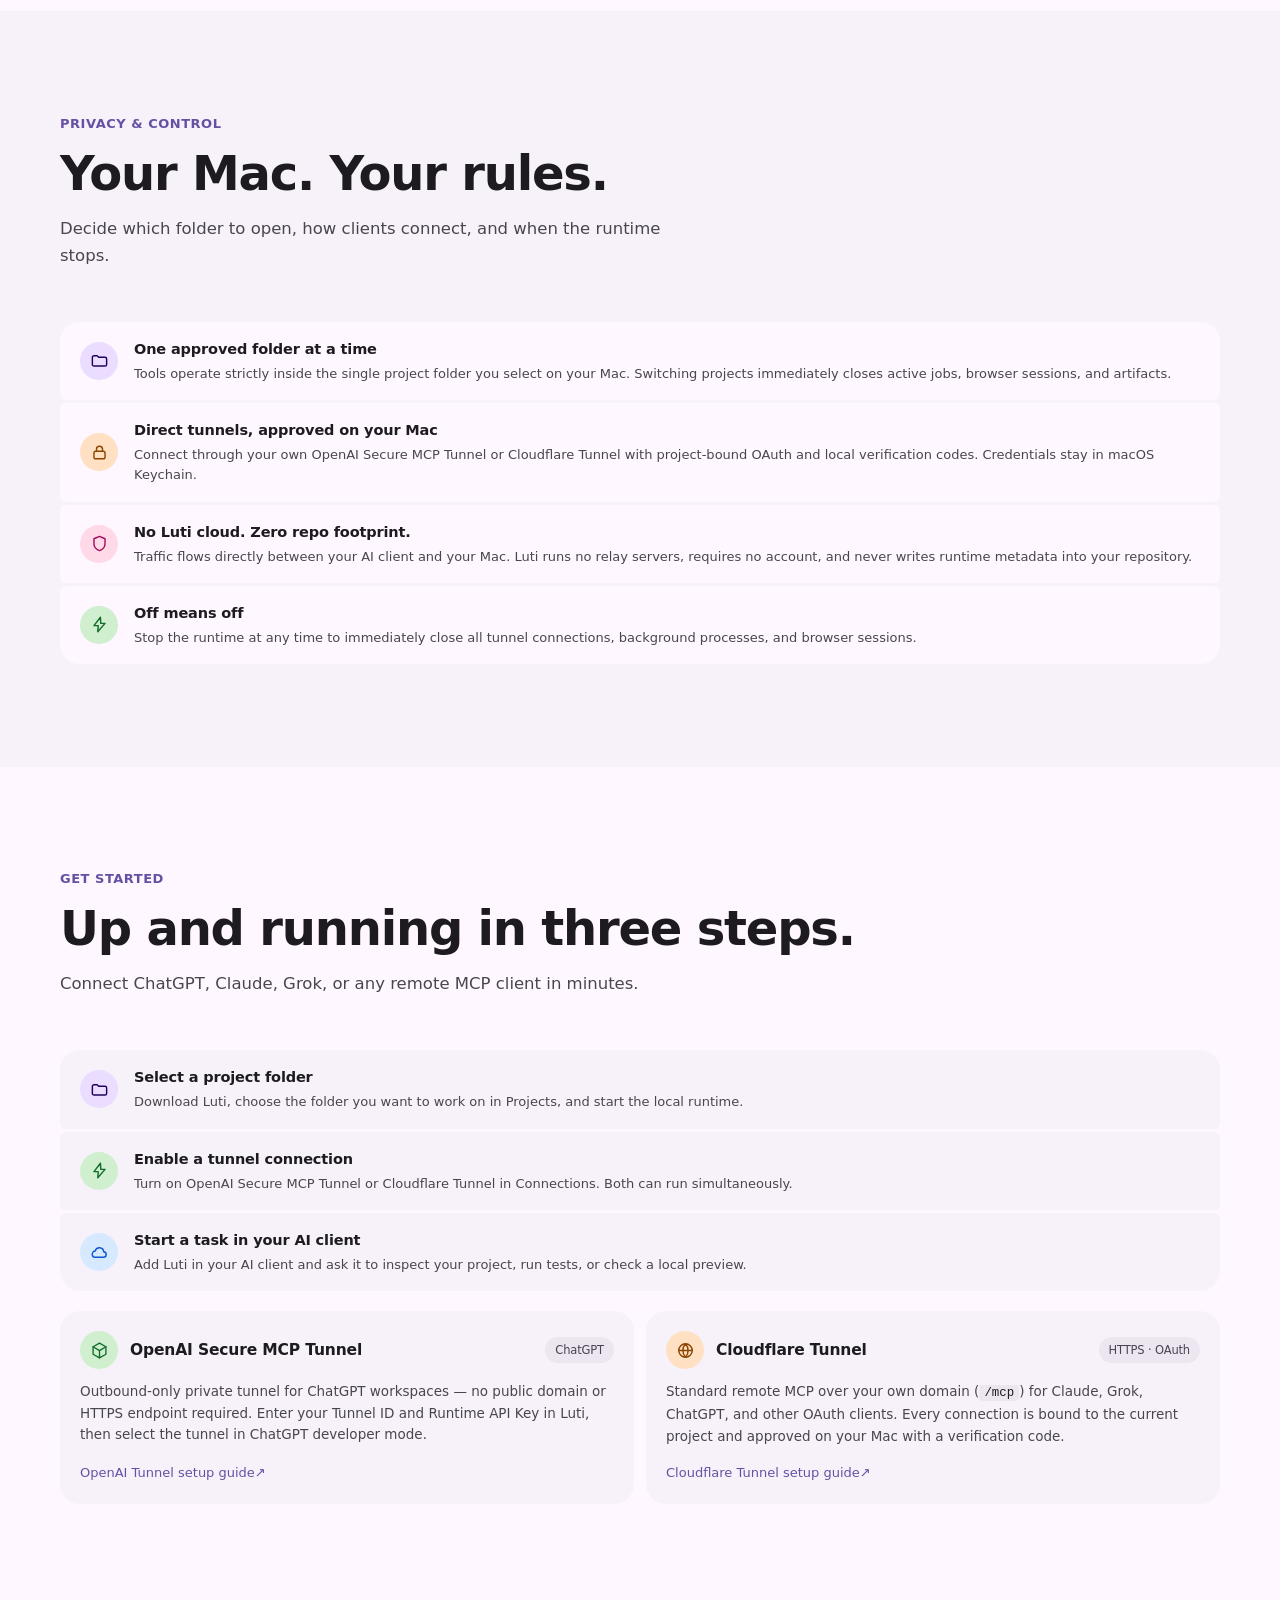
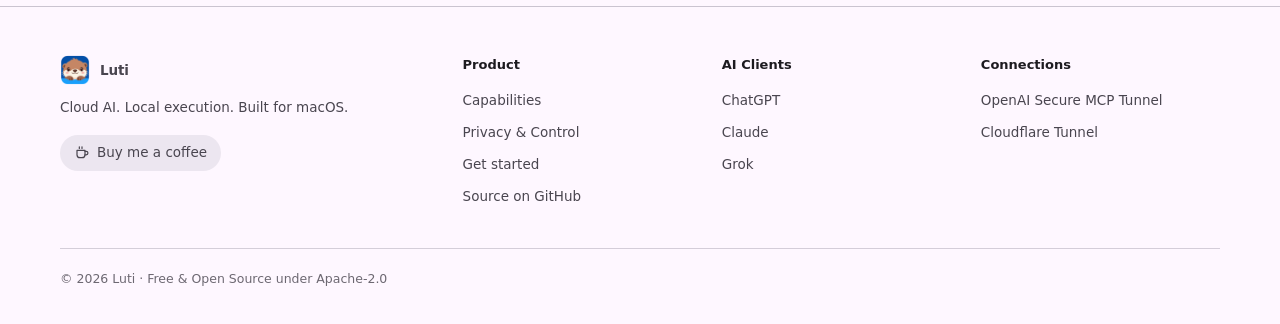
==== commit 1ba8c8fb: "feat: refine hero workshop topology and streamline landing page sections" ====
--- a/Web/index.html
+++ b/Web/index.html
@@ -1,17 +1,16 @@
 <!doctype html>
-<html lang="en" data-theme="auto">
+<html lang="en">
 <head>
 <meta charset="utf-8">
 <meta name="viewport" content="width=device-width, initial-scale=1">
 
 <title>Luti — Cloud AI, on your Mac.</title>
-<meta name="description" content="Luti connects AI clients to your Mac through MCP: read and edit code, run tests, use local apps, and share saved project memory. Tool results return to your AI provider.">
-<meta name="keywords" content="MCP server, Model Context Protocol, macOS, project memory, remote MCP, ChatGPT connector, Claude MCP, Grok MCP, Codex MCP, Cloudflare Tunnel, local AI tools, OAuth dynamic client registration">
+<meta name="description" content="Luti connects cloud AI to your Mac through MCP. Inspect projects, edit code, run builds and tests, and automate Chrome — all within the folder you choose.">
+<meta name="keywords" content="MCP server, Model Context Protocol, macOS, remote MCP, ChatGPT connector, Claude MCP, Grok MCP, OpenAI Secure MCP Tunnel, Cloudflare Tunnel, local AI tools, OAuth">
 <meta name="author" content="Luti">
 <meta name="robots" content="index, follow, max-image-preview:large, max-snippet:-1">
-<meta name="color-scheme" content="light dark">
-<meta name="theme-color" content="#fef7ff" media="(prefers-color-scheme: light)">
-<meta name="theme-color" content="#141218" media="(prefers-color-scheme: dark)">
+<meta name="color-scheme" content="light">
+<meta name="theme-color" content="#ffffff">
 <meta name="apple-mobile-web-app-title" content="Luti">
 <link rel="canonical" href="https://luti.aouos.com/">
 <link rel="alternate" hreflang="en" href="https://luti.aouos.com/?lang=en">
@@ -26,15 +25,15 @@
 <meta property="og:locale:alternate" content="zh_CN">
 <meta property="og:locale:alternate" content="ja_JP">
 <meta property="og:title" content="Luti — Cloud AI, on your Mac.">
-<meta property="og:description" content="Luti connects AI clients to your Mac through MCP: read and edit code, run tests, use local apps, and share saved project memory. Tool results return to your AI provider.">
+<meta property="og:description" content="Luti connects cloud AI to your Mac through MCP. Inspect projects, edit code, run builds and tests, and automate Chrome — all within the folder you choose.">
 <meta property="og:image" content="https://luti.aouos.com/assets/og-image.png">
 <meta property="og:image:width" content="1200">
 <meta property="og:image:height" content="630">
-<meta property="og:image:alt" content="Luti — cloud AI on your Mac. Shared project memory and 27 local capabilities.">
+<meta property="og:image:alt" content="Luti — Cloud AI, on your Mac. 24 local MCP tools for your projects.">
 
 <meta name="twitter:card" content="summary_large_image">
 <meta name="twitter:title" content="Luti — Cloud AI, on your Mac.">
-<meta name="twitter:description" content="Luti connects AI clients to your Mac through MCP: read and edit code, run tests, use local apps, and share saved project memory. Tool results return to your AI provider.">
+<meta name="twitter:description" content="Luti connects cloud AI to your Mac through MCP. Inspect projects, edit code, run builds and tests, and automate Chrome — all within the folder you choose.">
 <meta name="twitter:image" content="https://luti.aouos.com/assets/og-image.png">
 
 <link rel="icon" href="assets/luti-icon.png" type="image/png">
@@ -72,15 +71,12 @@
       "url": "https://luti.aouos.com/",
       "image": "https://luti.aouos.com/assets/og-image.png",
       "publisher": { "@id": "https://luti.aouos.com/#org" },
-      "description": "Luti connects AI clients to your Mac through MCP: read and edit code, run tests, use local apps, and share saved project memory. Tool results return to your AI provider.",
+      "description": "Luti connects cloud AI to your Mac through MCP. Inspect projects, edit code, run builds and tests, and automate Chrome — all within the folder you choose.",
       "featureList": [
-        "Project Memory — durable architecture, decisions, conventions and pitfalls",
-        "Session Journal — what each runtime session actually did",
-        "Activity — event-level record of every tool call",
-        "27 fixed MCP tools across files, code, git, processes, browser and skills",
-        "Remote MCP through a tunnel you own — Cloudflare or OpenAI Secure MCP Tunnel — or local MCP over localhost",
-        "Automatic checkpoint and local restore behind every file and path mutation",
-        "OAuth 2.1 with dynamic client registration and per-connection approval on the Mac"
+        "24 MCP tools across Project, Files & Code, Process & Jobs, Git, Browser, and Artifacts",
+        "Scoped strictly to the single local project folder selected on your Mac",
+        "OpenAI Secure MCP Tunnel and Cloudflare Tunnel with project-bound OAuth",
+        "Zero repository footprint and no Luti relay servers"
       ],
       "license": "https://www.apache.org/licenses/LICENSE-2.0",
       "isAccessibleForFree": true,
@@ -89,61 +85,6 @@
         "price": "0",
         "priceCurrency": "USD"
       }
-    },
-    {
-      "@type": "FAQPage",
-      "@id": "https://luti.aouos.com/#faq",
-      "inLanguage": "en",
-      "mainEntity": [
-        {
-          "@type": "Question",
-          "name": "Which AI hosts can connect to Luti?",
-          "acceptedAnswer": {
-            "@type": "Answer",
-            "text": "Any host that speaks MCP — cloud or local, web app, desktop app, IDE or command line. ChatGPT, Claude, Grok, Codex and Cursor are examples, not an allowlist. The main path is a cloud chat: it registers itself through OAuth dynamic client registration and waits for you to approve it on the Mac. Clients already on the machine take a shorter road over localhost, with no domain and no tunnel."
-          }
-        },
-        {
-          "@type": "Question",
-          "name": "Is Luti an AI agent?",
-          "acceptedAnswer": {
-            "@type": "Answer",
-            "text": "No. Luti ships no model, no planner and no second agent loop. Reasoning, planning and orchestration stay with the host. Luti owns the project boundary, the persistent context, the local capabilities, the approvals and the audit record."
-          }
-        },
-        {
-          "@type": "Question",
-          "name": "How does project memory work?",
-          "acceptedAnswer": {
-            "@type": "Answer",
-            "text": "Context is stored in three layers. Activity records every tool call. A session journal records what a runtime session changed. Project memory holds the durable semantics — architecture, decisions, conventions, constraints, security notes, pitfalls, goals and rationale — written explicitly by the model with its source, revision and supersedes chain preserved. Memory is scoped per project; there is no global profile and no cross-project merge."
-          }
-        },
-        {
-          "@type": "Question",
-          "name": "Does my traffic go through Luti's servers?",
-          "acceptedAnswer": {
-            "@type": "Answer",
-            "text": "No. The tunnel is your own: the request goes host to tunnel to your Mac, and Luti runs no server in that path. Nothing there needs a Luti account either — the app is free and open source, and it runs entirely on your Mac."
-          }
-        },
-        {
-          "@type": "Question",
-          "name": "Is a project scope the same as a sandbox?",
-          "acceptedAnswer": {
-            "@type": "Answer",
-            "text": "No. A project scope is a semantic boundary, not an OS sandbox: an approved process runs with your user's permissions. A tunnel is not authentication, OAuth is not tool permission, and tool permission is not macOS TCC. Execution policy and checkpoint restore have shipped. An OS-enforced sandbox backend has not, and until it does, a workspace or isolated process fails closed rather than quietly running unsandboxed."
-          }
-        },
-        {
-          "@type": "Question",
-          "name": "What does Luti cost?",
-          "acceptedAnswer": {
-            "@type": "Answer",
-            "text": "Nothing. Luti Desktop is free and open source under Apache-2.0, and everyone gets the complete product. The Mac app source is on GitHub, and official builds are Developer ID signed and notarized by Apple."
-          }
-        }
-      ]
     }
   ]
 }
@@ -185,8 +126,6 @@
   <symbol id="i-link" viewBox="0 0 24 24" fill="none" stroke="currentColor" stroke-width="1.8" stroke-linecap="round" stroke-linejoin="round"><path d="M10.2 13.8a3.7 3.7 0 0 0 5.3 0l2.6-2.6a3.7 3.7 0 0 0-5.3-5.3l-1.3 1.4"/><path d="M13.8 10.2a3.7 3.7 0 0 0-5.3 0l-2.6 2.6a3.7 3.7 0 0 0 5.3 5.3l1.3-1.4"/></symbol>
   <symbol id="i-layers" viewBox="0 0 24 24" fill="none" stroke="currentColor" stroke-width="1.8" stroke-linecap="round" stroke-linejoin="round"><path d="m12 3 8.6 4.4L12 11.8 3.4 7.4Z"/><path d="m3.4 12 8.6 4.4 8.6-4.4M3.4 16.6 12 21l8.6-4.4"/></symbol>
   <symbol id="i-info" viewBox="0 0 24 24" fill="none" stroke="currentColor" stroke-width="1.8" stroke-linecap="round" stroke-linejoin="round"><circle cx="12" cy="12" r="8.5"/><path d="M12 11.2v5M12 7.8h.01"/></symbol>
-  <symbol id="i-sun" viewBox="0 0 24 24" fill="none" stroke="currentColor" stroke-width="1.7" stroke-linecap="round" stroke-linejoin="round"><circle cx="12" cy="12" r="4"/><path d="M12 2.6v2.2M12 19.2v2.2M4.2 12H2M22 12h-2.2M6.3 6.3 4.8 4.8M19.2 19.2l-1.5-1.5M17.7 6.3l1.5-1.5M4.8 19.2l1.5-1.5"/></symbol>
-  <symbol id="i-moon" viewBox="0 0 24 24" fill="none" stroke="currentColor" stroke-width="1.7" stroke-linecap="round" stroke-linejoin="round"><path d="M20.5 14.4A8.5 8.5 0 0 1 9.6 3.5a8.5 8.5 0 1 0 10.9 10.9Z"/></symbol>
   <symbol id="i-coffee" viewBox="0 0 24 24" fill="none" stroke="currentColor" stroke-width="1.8" stroke-linecap="round" stroke-linejoin="round"><path d="M4.5 8h12v6.5a4.5 4.5 0 0 1-4.5 4.5H9a4.5 4.5 0 0 1-4.5-4.5Z"/><path d="M16.5 9.5h1.8a2.6 2.6 0 0 1 0 5.2h-1.8"/><path d="M8 2.8v2.4M12 2.8v2.4"/></symbol>
   <symbol id="i-github" viewBox="0 0 16 16" fill="currentColor"><path d="M8 0C3.58 0 0 3.58 0 8c0 3.54 2.29 6.53 5.47 7.59.4.07.55-.17.55-.38 0-.19-.01-.82-.01-1.49-2.01.37-2.53-.49-2.69-.94-.09-.23-.48-.94-.82-1.13-.28-.15-.68-.52-.01-.53.63-.01 1.08.58 1.23.82.72 1.21 1.87.87 2.33.66.07-.52.28-.87.51-1.07-1.78-.2-3.64-.89-3.64-3.95 0-.87.31-1.59.82-2.15-.08-.2-.36-1.02.08-2.12 0 0 .67-.21 2.2.82.64-.18 1.32-.27 2-.27.68 0 1.36.09 2 .27 1.53-1.04 2.2-.82 2.2-.82.44 1.1.16 1.92.08 2.12.51.56.82 1.27.82 2.15 0 3.07-1.87 3.75-3.65 3.95.29.25.54.73.54 1.48 0 1.07-.01 1.93-.01 2.2 0 .21.15.46.55.38A8.013 8.013 0 0 0 16 8c0-4.42-3.58-8-8-8Z"/></symbol>
   <symbol id="i-chatgpt" viewBox="0 0 24 24" fill="none" stroke="currentColor" stroke-width="1.7" stroke-linecap="round" stroke-linejoin="round"><path d="m12 2.6 8.1 4.7v9.4L12 21.4 3.9 16.7V7.3Z"/><path d="M12 12.1 20.1 7.3M12 12.1v9.3M12 12.1 3.9 7.3"/></symbol>
@@ -200,8 +139,8 @@
     <a class="brand" href="#top"><img src="assets/luti-icon.png" alt="Luti" width="30" height="30"><span>Luti</span></a>
     <nav class="appbar__nav" aria-label="Main navigation">
       <a href="#capabilities" data-i18n="nav.caps">Capabilities</a>
-      <a href="#context" data-i18n="nav.context">Project context</a>
-      <a href="#start" data-i18n="hero.ctaChain">Setup guide</a>
+      <a href="#security" data-i18n="nav.security">Privacy &amp; Control</a>
+      <a href="#start" data-i18n="hero.ctaChain">Get started</a>
     </nav>
     <div class="menu" data-menu>
       <button class="menu__trigger" id="langTrigger" type="button" aria-haspopup="menu" aria-expanded="false" aria-controls="langMenu" data-i18n-attr="aria-label:a11y.lang" aria-label="Interface language">
@@ -221,10 +160,6 @@
         </button>
       </div>
     </div>
-    <button class="appbar__icon appbar__theme" id="themeSwitch" role="switch" aria-checked="false" data-i18n-attr="aria-label:a11y.theme" aria-label="Dark mode">
-      <svg class="appbar__theme-on"><use href="#i-sun"/></svg>
-      <svg class="appbar__theme-off"><use href="#i-moon"/></svg>
-    </button>
     <a class="appbar__icon" href="https://github.com/boltguo/Luti" rel="noopener" data-i18n-attr="aria-label:a11y.github" aria-label="Source on GitHub"><svg><use href="#i-github"/></svg></a>
     <a class="btn btn--filled appbar__cta" href="https://github.com/boltguo/Luti/releases/latest/download/Luti.dmg" data-i18n="nav.download">Download</a>
   </div>
@@ -242,36 +177,42 @@
   <div class="factory" id="factory">
     <svg class="factory__scene" id="factoryScene" viewBox="0 0 1600 650" role="group" aria-label="AI clients, Tunnel, Luti and your local tools">
       <defs>
-        <symbol id="factoryParcel" viewBox="-20 -35 40 45">
-          <path d="M0-30 17-20 0-10-17-20Z" fill="#f2d2a0"/>
-          <path d="M-17-20 0-10V8L-17-2Z" fill="#d0a46c"/>
-          <path d="M0-10 17-20V-2L0 8Z" fill="#b58956"/>
-          <path d="m-6-26 17 10v7l-6 3v-7l-17-10Z" fill="currentColor"/>
-          <path d="m-12-13 7 4v6l-7-4Z" fill="#fff7e4"/>
+        <filter id="factoryShadow" x="-18%" y="-18%" width="136%" height="146%">
+          <feDropShadow dx="0" dy="6" stdDeviation="7" flood-color="#1e2b26" flood-opacity="0.11"/>
+        </filter>
+        <symbol id="factoryParcel" viewBox="-22 -36 44 48">
+          <ellipse cx="0" cy="4" rx="18" ry="9" fill="#1e2b26" opacity="0.12"/>
+          <path d="M0-30 18-20 0-10-18-20Z" fill="#f7dec0" stroke="#7d6040" stroke-width="1.1" stroke-linejoin="round"/>
+          <path d="M-18-20 0-10V8L-18-2Z" fill="#d9b07c" stroke="#7d6040" stroke-width="1.1" stroke-linejoin="round"/>
+          <path d="M0-10 18-20V-2L0 8Z" fill="#bd915d" stroke="#7d6040" stroke-width="1.1" stroke-linejoin="round"/>
+          <path d="m-6-26.5 18 10v8l-6 3.3v-8l-18-10Z" fill="currentColor"/>
+          <path d="m-13-13 8 4.4v6l-8-4.4Z" fill="#fffaf0"/>
         </symbol>
       </defs>
       <g class="factory__boundary" aria-hidden="true">
         <rect id="factoryBoundary" x="644" y="22" width="930" height="580" rx="25"/>
         <text id="factoryWorkspace" x="674" y="16" data-i18n="factory.workspace">ON YOUR MAC</text>
-        <text id="factoryRemote" x="85" y="84" data-i18n="factory.remote">YOUR AI, ANYWHERE</text>
+        <text id="factoryRemote" x="72" y="16" data-i18n="factory.remote">YOUR AI, ANYWHERE</text>
       </g>
       <g id="factoryRoutes" aria-hidden="true"></g>
-      <g id="factoryParcels" aria-hidden="true"></g>
       <g id="factoryStations">
         <g class="factory__station" data-client="chatgpt" data-node="chatgpt" role="button" tabindex="0" aria-pressed="true"><g class="factory__art"></g><text class="factory__label">ChatGPT</text></g>
         <g class="factory__station" data-client="claude" data-node="claude" role="button" tabindex="0" aria-pressed="false"><g class="factory__art"></g><text class="factory__label">Claude</text></g>
         <g class="factory__station" data-client="grok" data-node="grok" role="button" tabindex="0" aria-pressed="false"><g class="factory__art"></g><text class="factory__label">Grok</text></g>
         <g class="factory__station factory__station--hub" data-node="luti" role="button" tabindex="0" aria-pressed="false"><g class="factory__art"></g><text class="factory__label">Luti</text></g>
-        <g class="factory__station" data-node="memory" role="button" tabindex="0" aria-pressed="false"><g class="factory__art"></g><text class="factory__label" data-i18n="factory.memory">memory</text></g>
+        <g class="factory__station" data-node="memory" role="button" tabindex="0" aria-pressed="false"><g class="factory__art"></g><text class="factory__label" data-i18n="factory.memory">project &amp; git</text></g>
         <g class="factory__station" data-node="code" role="button" tabindex="0" aria-pressed="true"><g class="factory__art"></g><text class="factory__label" data-i18n="factory.code">files &amp; code</text></g>
         <g class="factory__station" data-node="terminal" role="button" tabindex="0" aria-pressed="false"><g class="factory__art"></g><text class="factory__label" data-i18n="factory.terminal">terminal</text></g>
         <g class="factory__station" data-node="browser" role="button" tabindex="0" aria-pressed="false"><g class="factory__art"></g><text class="factory__label" data-i18n="factory.browser">browser</text></g>
       </g>
       <g class="factory__tunnel" id="factoryTunnel" transform="translate(545 323)" aria-hidden="true">
-        <rect x="-72" y="-20" width="144" height="32" rx="16"/>
-        <text text-anchor="middle" y="1">MCP · Tunnel</text>
+        <rect class="factory__tunnel-pill" x="-78" y="-21" width="156" height="34" rx="17"/>
+        <circle class="factory__tunnel-dot" cx="-58" cy="-4" r="4"/>
+        <text text-anchor="middle" x="6" y="1">MCP · Tunnel</text>
         <text class="factory__caption" text-anchor="middle" y="36" data-i18n="factory.tunnel">Requests in. Results back.</text>
       </g>
+      <g id="factoryParcels" aria-hidden="true"></g>
+      <g id="factoryOverlays" aria-hidden="true"></g>
     </svg>
   </div>
 
@@ -291,38 +232,50 @@
     <header class="section__head reveal">
       <p class="section__label" data-i18n="caps.label">Local capabilities</p>
       <h2 class="section__title" data-i18n="caps.title">From code changes to a working preview.</h2>
-      <p class="section__lede" data-i18n="caps.lede">Give your AI a task, and Luti runs the local steps on your Mac. Code, command output and screenshots can return to the conversation as tool results.</p>
+      <p class="section__lede" data-i18n="caps.lede">Twenty-four MCP tools built for real software workflows. Your AI thinks in the cloud; Luti runs the steps on your Mac.</p>
     </header>
 
     <div class="grid grid--4 reveal">
       <article class="card">
-        <h3 class="card__title"><span class="icon-circle" data-tone="green"><svg><use href="#i-file"/></svg></span><span data-i18n="caps.task3">Read and change code</span></h3>
-        <p class="card__body" data-i18n="tools.t3b">Search files and symbols, edit code, and review Git diffs. Structured file edits create a checkpoint before changing the file.</p>
-      </article>
-      <article class="card">
-        <h3 class="card__title"><span class="icon-circle" data-tone="orange"><svg><use href="#i-terminal"/></svg></span><span data-i18n="caps.task4">Run builds and tests</span></h3>
-        <p class="card__body" data-i18n="tools.t4b">Run builds, tests and dev servers as background jobs. Read logs, respond to prompts, or stop a job from the conversation.</p>
-      </article>
-      <article class="card">
-        <h3 class="card__title"><span class="icon-circle" data-tone="pink"><svg><use href="#i-globe"/></svg></span><span data-i18n="caps.task6">Check the actual page</span></h3>
-        <p class="card__body" data-i18n="tools.t6b">Open your local preview, click through the page, and capture screenshots or PDFs. Inspect console errors and network requests.</p>
+        <h3 class="card__title"><span class="icon-circle" data-tone="purple"><svg><use href="#i-git"/></svg></span><span data-i18n="caps.task1">Inspect project &amp; Git</span></h3>
+        <p class="card__body" data-i18n="caps.body1">Detect stacks, frameworks, and runtime state automatically. Review Git status, diffs, commit logs, and blame — strictly read-only.</p>
+        <div class="chips chips--plain">
+          <span class="chip">inspect_project</span><span class="chip">git_query</span>
+        </div>
+      </article>
+      <article class="card">
+        <h3 class="card__title"><span class="icon-circle" data-tone="green"><svg><use href="#i-file"/></svg></span><span data-i18n="caps.task2">Read &amp; edit code</span></h3>
+        <p class="card__body" data-i18n="caps.body2">Search files, query symbols and diagnostics, and apply structured code edits across your selected project folder.</p>
+        <div class="chips chips--plain">
+          <span class="chip">edit_files</span><span class="chip">code_query</span>
+        </div>
+      </article>
+      <article class="card">
+        <h3 class="card__title"><span class="icon-circle" data-tone="orange"><svg><use href="#i-terminal"/></svg></span><span data-i18n="caps.task3">Run builds &amp; tests</span></h3>
+        <p class="card__body" data-i18n="caps.body3">Launch builds, test suites, and dev servers as managed background jobs. Stream logs, answer interactive prompts, or stop a job anytime.</p>
+        <div class="chips chips--plain">
+          <span class="chip">run_process</span><span class="chip">job_query</span>
+        </div>
+      </article>
+      <article class="card">
+        <h3 class="card__title"><span class="icon-circle" data-tone="pink"><svg><use href="#i-globe"/></svg></span><span data-i18n="caps.task4">Verify in Chrome</span></h3>
+        <p class="card__body" data-i18n="caps.body4">Open local previews, click through UI flows, capture screenshots or PDFs, inspect console and network activity, and exchange artifacts.</p>
+        <div class="chips chips--plain">
+          <span class="chip">browser_observe</span><span class="chip">export_artifact</span>
+        </div>
       </article>
     </div>
 
     <details class="disclose reveal">
-      <summary data-i18n="tools.all">All 27 tools</summary>
+      <summary data-i18n="tools.all">All 24 MCP tools</summary>
       <div class="disclose__body">
         <div class="disclose__group">
-          <p class="disclose__name" data-i18n="tools.t1">Context</p>
-          <div class="chips"><span class="chip">memory</span></div>
-        </div>
-        <div class="disclose__group">
           <p class="disclose__name" data-i18n="tools.t2">Project</p>
-          <div class="chips"><span class="chip">projects</span><span class="chip">project_info</span><span class="chip">inspect_project</span><span class="chip">runtime_status</span></div>
+          <div class="chips"><span class="chip">project_info</span><span class="chip">inspect_project</span><span class="chip">runtime_status</span></div>
         </div>
         <div class="disclose__group">
           <p class="disclose__name" data-i18n="tools.t3">Files &amp; code</p>
-          <div class="chips"><span class="chip">read_files</span><span class="chip">search_project</span><span class="chip">list_directory</span><span class="chip">read_image</span><span class="chip">edit_files</span><span class="chip">path_action</span><span class="chip">code_query</span></div>
+          <div class="chips"><span class="chip">list_directory</span><span class="chip">read_files</span><span class="chip">read_image</span><span class="chip">search_project</span><span class="chip">edit_files</span><span class="chip">path_action</span><span class="chip">code_query</span></div>
         </div>
         <div class="disclose__group">
           <p class="disclose__name" data-i18n="tools.t4">Processes &amp; jobs</p>
@@ -334,54 +287,55 @@
         </div>
         <div class="disclose__group">
           <p class="disclose__name" data-i18n="tools.t6">Browser</p>
-          <div class="chips"><span class="chip">browser_session</span><span class="chip">browser_observe</span><span class="chip">browser_action</span><span class="chip">browser_inspect</span><span class="chip">browser_transfer</span><span class="chip">browser_dialog</span><span class="chip">browser_evaluate</span></div>
-        </div>
-        </div>
-        <div class="disclose__group">
-          <p class="disclose__name" data-i18n="tools.t8">Skills &amp; artifacts</p>
-          <div class="chips"><span class="chip">skills</span><span class="chip">export_artifact</span><span class="chip">import_artifact</span></div>
+          <div class="chips"><span class="chip">browser_session</span><span class="chip">browser_observe</span><span class="chip">browser_action</span><span class="chip">browser_transfer</span><span class="chip">browser_inspect</span><span class="chip">browser_dialog</span><span class="chip">browser_evaluate</span></div>
+        </div>
+        <div class="disclose__group">
+          <p class="disclose__name" data-i18n="tools.t8">Artifacts</p>
+          <div class="chips"><span class="chip">export_artifact</span><span class="chip">import_artifact</span></div>
         </div>
       </div>
     </details>
   </div>
 </section>
 
-<section class="section section--tint" id="context">
+<section class="section section--tint" id="security">
   <div class="wrap">
     <header class="section__head reveal">
-      <p class="section__label" data-i18n="context.label">Project context</p>
-      <h2 class="section__title" data-i18n="context.title">Switch clients. Keep the project context.</h2>
-      <p class="section__lede" data-i18n="context.lede">Save decisions and conventions to project memory so another connected AI can recall them. Memory is written explicitly; Luti does not sync entire chat histories.</p>
+      <p class="section__label" data-i18n="sec.label">Privacy &amp; control</p>
+      <h2 class="section__title" data-i18n="sec.title">Your Mac. Your rules.</h2>
+      <p class="section__lede" data-i18n="sec.lede">Decide which folder to open, how clients connect, and when the runtime stops.</p>
     </header>
 
-    <div class="grid grid--3 reveal">
-      <article class="card">
-        <h3 class="card__title"><span class="icon-circle" data-tone="purple"><svg><use href="#i-brain"/></svg></span><span data-i18n="context.memTitle">Project memory</span></h3>
-        <p class="card__body" data-i18n="context.memBody">Keep architecture choices, conventions and lessons from past work. Entries retain their source and revision; conflicting updates are rejected.</p>
-      </article>
-      <article class="card">
-        <h3 class="card__title"><span class="icon-circle" data-tone="blue"><svg><use href="#i-clock"/></svg></span><span data-i18n="context.sesTitle">Session history</span></h3>
-        <p class="card__body" data-i18n="context.sesBody">Review changed files, completed jobs and test outcomes. Session summaries exclude chat transcripts, command arguments and output bodies.</p>
-        <div class="chips chips--plain">
-          <span class="chip" data-i18n="context.sesC1">changed paths</span><span class="chip" data-i18n="context.sesC2">jobs and results</span><span class="chip" data-i18n="context.sesC3">failures and recovery</span>
-        </div>
-      </article>
-      <article class="card">
-        <h3 class="card__title"><span class="icon-circle" data-tone="gray"><svg><use href="#i-list"/></svg></span><span data-i18n="context.actTitle">Activity log</span></h3>
-        <p class="card__body" data-i18n="context.actBody">See which client called a tool, when it ran and how it ended. Use the record to understand changes and investigate failures.</p>
-        <div class="chips chips--plain">
-          <span class="chip" data-i18n="context.actC1">caller</span><span class="chip" data-i18n="context.actC2">tool and effect</span><span class="chip" data-i18n="context.actC3">timeline</span>
-        </div>
-      </article>
-    </div>
-
-    <p class="flow reveal" aria-hidden="true">
-      <span data-i18n="context.f1">a tool call</span><i>&rarr;</i>
-      <span>Activity</span><i>&rarr;</i>
-      <span>Session Journal</span><i>&rarr;</i>
-      <span data-i18n="context.f2">the model decides what is worth keeping</span><i>&rarr;</i>
-      <span class="is-key">Project Memory</span>
-    </p>
+    <ul class="list reveal">
+      <li class="list__row">
+        <span class="icon-circle" data-tone="purple"><svg><use href="#i-folder"/></svg></span>
+        <span class="row__text">
+          <b class="row__headline" data-i18n="sec.r1">One approved folder at a time</b>
+          <span class="row__support" data-i18n="sec.r1b">Tools operate strictly inside the single project folder you select on your Mac. Switching projects immediately closes active jobs, browser sessions, and artifacts.</span>
+        </span>
+      </li>
+      <li class="list__row">
+        <span class="icon-circle" data-tone="orange"><svg><use href="#i-lock"/></svg></span>
+        <span class="row__text">
+          <b class="row__headline" data-i18n="sec.r2">Direct tunnels, approved on your Mac</b>
+          <span class="row__support" data-i18n="sec.r2b">Connect through your own OpenAI Secure MCP Tunnel or Cloudflare Tunnel with project-bound OAuth and local verification codes. Credentials stay in macOS Keychain.</span>
+        </span>
+      </li>
+      <li class="list__row">
+        <span class="icon-circle" data-tone="pink"><svg><use href="#i-shield"/></svg></span>
+        <span class="row__text">
+          <b class="row__headline" data-i18n="sec.r3">No Luti cloud. Zero repo footprint.</b>
+          <span class="row__support" data-i18n="sec.r3b">Traffic flows directly between your AI client and your Mac. Luti runs no relay servers, requires no account, and never writes runtime metadata into your repository.</span>
+        </span>
+      </li>
+      <li class="list__row">
+        <span class="icon-circle" data-tone="green"><svg><use href="#i-bolt"/></svg></span>
+        <span class="row__text">
+          <b class="row__headline" data-i18n="sec.r4">Off means off</b>
+          <span class="row__support" data-i18n="sec.r4b">Stop the runtime at any time to immediately close all tunnel connections, background processes, and browser sessions.</span>
+        </span>
+      </li>
+    </ul>
   </div>
 </section>
 
@@ -389,174 +343,54 @@
   <div class="wrap">
     <header class="section__head reveal">
       <p class="section__label" data-i18n="start.label">Get started</p>
-      <h2 class="section__title" data-i18n="start.title">Connect your AI. Try one task.</h2>
-      <p class="section__lede" data-i18n="start.lede">For ChatGPT, use OpenAI Secure MCP Tunnel. Your account and workspace need access to developer mode and tunnels. Other connection options are below.</p>
+      <h2 class="section__title" data-i18n="start.title">Up and running in three steps.</h2>
+      <p class="section__lede" data-i18n="start.lede">Connect ChatGPT, Claude, Grok, or any remote MCP client in minutes.</p>
     </header>
 
     <ul class="list reveal">
       <li class="list__row">
         <span class="icon-circle" data-tone="purple"><svg><use href="#i-folder"/></svg></span>
         <span class="row__text">
-          <b class="row__headline" data-i18n="start.s1">Install Luti and select a project</b>
-          <span class="row__support" data-i18n="start.s1b">Download Luti, add your project folder in Projects, and start the runtime.</span>
-        </span>
-
+          <b class="row__headline" data-i18n="start.s1">Select a project folder</b>
+          <span class="row__support" data-i18n="start.s1b">Download Luti, choose the folder you want to work on in Projects, and start the local runtime.</span>
+        </span>
       </li>
       <li class="list__row">
         <span class="icon-circle" data-tone="green"><svg><use href="#i-bolt"/></svg></span>
         <span class="row__text">
-          <b class="row__headline" data-i18n="start.s2">Connect an OpenAI Tunnel</b>
-          <span class="row__support" data-i18n="start.s2b">Create a tunnel in OpenAI Platform and associate your ChatGPT workspace. Enter its Tunnel ID and a runtime API key with tunnel Read + Use permissions in Luti → Connections → OpenAI, then enable the connection.</span>
-        </span>
-
-      </li>
-      <li class="list__row">
-        <span class="icon-circle" data-tone="orange"><svg><use href="#i-cloud"/></svg></span>
-        <span class="row__text">
-          <b class="row__headline" data-i18n="start.s3">Add Luti in ChatGPT</b>
-          <span class="row__support" data-i18n="start.s3b">Enable developer mode in ChatGPT settings, then create an app from Apps. Choose Tunnel and select your Tunnel ID. Luti’s OpenAI connection does not use the public HTTPS OAuth flow.</span>
-        </span>
-
-      </li>
-      <li class="list__row">
-        <span class="icon-circle" data-tone="blue"><svg><use href="#i-lock"/></svg></span>
-        <span class="row__text">
-          <b class="row__headline" data-i18n="start.s4">Check the connection with a small task</b>
-          <span class="row__support" data-i18n="start.s4b">Select Luti in a new conversation and ask: “List the top-level files in my selected project.” Check that the result matches the folder on your Mac.</span>
-        </span>
-
+          <b class="row__headline" data-i18n="start.s2">Enable a tunnel connection</b>
+          <span class="row__support" data-i18n="start.s2b">Turn on OpenAI Secure MCP Tunnel or Cloudflare Tunnel in Connections. Both can run simultaneously.</span>
+        </span>
+      </li>
+      <li class="list__row">
+        <span class="icon-circle" data-tone="blue"><svg><use href="#i-cloud"/></svg></span>
+        <span class="row__text">
+          <b class="row__headline" data-i18n="start.s3">Start a task in your AI client</b>
+          <span class="row__support" data-i18n="start.s3b">Add Luti in your AI client and ask it to inspect your project, run tests, or check a local preview.</span>
+        </span>
       </li>
     </ul>
 
-    <p class="list__foot reveal"><a href="https://developers.openai.com/api/docs/guides/secure-mcp-tunnels" target="_blank" rel="noopener" data-i18n="start.guide">OpenAI Tunnel setup documentation ↗</a></p>
-    <details class="disclose reveal">
-      <summary data-i18n="start.https">Other remote clients · HTTPS + OAuth</summary>
-      <div class="disclose__body"><p data-i18n-html="start.httpsBody">Configure Cloudflare in Luti’s Connections page. Add the full HTTPS MCP endpoint ending in <code>/mcp</code> to a client that supports remote MCP and OAuth. Complete OAuth and approve access on your Mac. Availability depends on the client and account.</p></div>
-    </details>
-    <details class="disclose reveal">
-      <summary data-i18n="start.local">Clients on this Mac · Local MCP</summary>
-      <div class="disclose__body"><p data-i18n="start.localBody">Start the runtime, then copy the Local MCP setup from Connections into your client’s MCP configuration. The setup includes the local endpoint and bearer credential; no remote tunnel is needed.</p></div>
-    </details>
-    <p class="list__foot reveal" data-i18n="start.foot">Browser automation currently requires Apple Silicon and an installed copy of Google Chrome.</p>
-  </div>
-</section>
-
-<section class="section section--tint" id="security">
-  <div class="wrap">
-    <header class="section__head reveal">
-      <p class="section__label" data-i18n="sec.label">Security</p>
-      <h2 class="section__title" data-i18n="sec.title">Choose what your AI can access.</h2>
-      <p class="section__lede" data-i18n="sec.lede">Choose which projects to expose and configure tool permissions. Review calls and results in the local activity log.</p>
-    </header>
-
-    <ul class="list reveal">
-      <li class="list__row">
-        <span class="icon-circle" data-tone="purple"><svg><use href="#i-folder"/></svg></span>
-        <span class="row__text">
-          <b class="row__headline" data-i18n="sec.r1">One active project at a time</b>
-          <span class="row__support" data-i18n="sec.r1b">Add projects on your Mac. Connected clients can switch between approved projects. Switching revokes the previous project’s workspace, jobs, browser and artifacts.</span>
-        </span>
-      </li>
-      <li class="list__row">
-        <span class="icon-circle" data-tone="orange"><svg><use href="#i-lock"/></svg></span>
-        <span class="row__text">
-          <b class="row__headline" data-i18n="sec.r3">Authentication follows the connection</b>
-          <span class="row__support" data-i18n="sec.r3b">Public HTTPS connections use OAuth and require approval on your Mac. OpenAI Tunnel uses workspace-authorized credentials; Local MCP uses a local bearer credential. Tool permissions apply separately.</span>
-        </span>
-      </li>
-      <li class="list__row">
-        <span class="icon-circle" data-tone="yellow"><svg><use href="#i-list"/></svg></span>
-        <span class="row__text">
-          <b class="row__headline" data-i18n="sec.r5">Every call leaves a trace</b>
-          <span class="row__support" data-i18n="sec.r5b">Review the caller, tool, time and result in the activity log. Caller identity comes from the authenticated connection.</span>
-        </span>
-      </li>
-      <li class="list__row">
-        <span class="icon-circle" data-tone="blue"><svg><use href="#i-back"/></svg></span>
-        <span class="row__text">
-          <b class="row__headline" data-i18n="sec.r8">Checkpoints for structured file changes</b>
-          <span class="row__support" data-i18n="sec.r8b">The edit_files and path_action tools save a checkpoint before changing files. Restore locally with the runtime stopped. Shell commands and external app changes are not covered by these checkpoints.</span>
-        </span>
-      </li>
-      <li class="list__row">
-        <span class="icon-circle" data-tone="pink"><svg><use href="#i-shield"/></svg></span>
-        <span class="row__text">
-          <b class="row__headline" data-i18n="sec.r6">Project context stays out of your repo</b>
-          <span class="row__support" data-i18n-html="sec.r6b">Project memory, sessions and activity are stored under <code>~/.luti/</code>, outside your repository. Connection credentials are stored in macOS Keychain.</span>
-        </span>
-      </li>
-      <li class="list__row">
-        <span class="icon-circle" data-tone="gray"><svg><use href="#i-bolt"/></svg></span>
-        <span class="row__text">
-          <b class="row__headline" data-i18n="sec.r7">Off means off</b>
-          <span class="row__support" data-i18n="sec.r7b">Stopping the runtime closes its connections and stops the jobs and browser sessions it manages.</span>
-        </span>
-      </li>
-    </ul>
-
-    <div class="note reveal">
-      <p class="note__title"><svg><use href="#i-info"/></svg><span data-i18n="sec.noteTitle">Where the boundary ends</span></p>
-      <ul>
-        <li data-i18n-html="sec.n1"><b>Local execution is not an OS sandbox.</b> Approved processes can run with your macOS user permissions.</li>
-        <li data-i18n-html="sec.n2"><b>Tool results reach your AI provider.</b> This can include code, command output and screenshots. Luti does not operate a cloud service that receives your project data.</li>
-        <li data-i18n-html="sec.n3"><b>Only what passes through Luti is Luti’s responsibility.</b> What a host runs elsewhere on its own is outside it.</li>
-      </ul>
+    <div class="grid grid--2 reveal" style="margin-top:20px">
+      <article class="card">
+        <h3 class="card__title">
+          <span class="icon-circle" data-tone="green"><svg><use href="#i-chatgpt"/></svg></span>
+          <span data-i18n="start.c1Title">OpenAI Secure MCP Tunnel</span>
+          <span class="card__badge" data-i18n="start.c1Badge">ChatGPT</span>
+        </h3>
+        <p class="card__body" data-i18n="start.c1Body">Outbound-only private tunnel for ChatGPT workspaces — no public domain or HTTPS endpoint required. Enter your Tunnel ID and Runtime API Key in Luti, then select the tunnel in ChatGPT developer mode.</p>
+        <p class="card__foot"><a href="https://developers.openai.com/api/docs/guides/secure-mcp-tunnels" target="_blank" rel="noopener"><span data-i18n="start.c1Link">OpenAI Tunnel setup guide</span><span aria-hidden="true">↗</span></a></p>
+      </article>
+      <article class="card">
+        <h3 class="card__title">
+          <span class="icon-circle" data-tone="orange"><svg><use href="#i-globe"/></svg></span>
+          <span data-i18n="start.c2Title">Cloudflare Tunnel</span>
+          <span class="card__badge" data-i18n="start.c2Badge">HTTPS · OAuth</span>
+        </h3>
+        <p class="card__body" data-i18n-html="start.c2Body">Standard remote MCP over your own domain (<code>/mcp</code>) for Claude, Grok, ChatGPT, and other OAuth clients. Every connection is bound to the current project and approved on your Mac with a verification code.</p>
+        <p class="card__foot"><a href="https://github.com/boltguo/Luti/blob/main/docs/cloudflare.md" target="_blank" rel="noopener"><span data-i18n="start.c2Link">Cloudflare Tunnel setup guide</span><span aria-hidden="true">↗</span></a></p>
+      </article>
     </div>
-  </div>
-</section>
-
-<section class="section" id="chain">
-  <div class="wrap">
-    <header class="section__head reveal">
-      <p class="section__label" data-i18n="chain.label">How it works</p>
-      <h2 class="section__title" data-i18n="chain.title">The model thinks above. Luti works below.</h2>
-      <p class="section__lede" data-i18n="chain.lede">The host owns understanding, planning and orchestration. Luti owns the project boundary, the persistent context, the local capabilities, the approvals and the record. Between them, only MCP.</p>
-    </header>
-
-    <figure class="diagram reveal" data-i18n-attr="aria-label:chain.figAlt" aria-label="Three layers: any MCP-compatible AI host on top, the Luti project runtime in the middle, macOS underneath.">
-      <svg viewBox="0 0 1160 434" role="img">
-        <rect class="dg__band" x="20" y="16" width="1120" height="72" rx="18"/>
-        <text class="dg__label" x="48" y="58" data-i18n="chain.b1">Any MCP-compatible AI host</text>
-        <text class="dg__detail" x="1112" y="58" text-anchor="end" data-i18n="chain.b1d">reasoning · planning · orchestration</text>
-
-        <path class="dg__arrow" d="M72 96v22M66 112l6 6 6-6"/>
-        <text class="dg__cap" x="100" y="116" data-i18n="chain.a1">a tunnel you own, or localhost</text>
-
-        <rect class="dg__band dg__band--luti" x="20" y="132" width="1120" height="170" rx="18"/>
-        <text class="dg__label dg__label--luti" x="48" y="164">Luti</text>
-        <text class="dg__detail" x="1112" y="164" text-anchor="end" data-i18n="chain.b2d">active project · configured permissions</text>
-
-        <rect class="dg__row" x="48" y="184" width="1064" height="46" rx="12"/>
-        <text class="dg__sub" x="72" y="213" data-i18n="chain.r1">Project context</text>
-        <text class="dg__mini" x="1088" y="213" text-anchor="end">Memory · Sessions · Activity</text>
-
-        <rect class="dg__row" x="48" y="238" width="1064" height="46" rx="12"/>
-        <text class="dg__sub" x="72" y="267" data-i18n="chain.r2">Local capabilities</text>
-        <text class="dg__mini" x="1088" y="267" text-anchor="end">Files · Git · Process · Browser</text>
-
-        <path class="dg__arrow" d="M72 310v22M66 326l6 6 6-6"/>
-
-        <rect class="dg__band" x="20" y="346" width="1120" height="72" rx="18"/>
-        <text class="dg__label" x="48" y="388">macOS</text>
-        <text class="dg__detail" x="1112" y="388" text-anchor="end" data-i18n="chain.b3d">~/.luti — one namespace per project</text>
-      </svg>
-    </figure>
-
-    <div class="tenet reveal">
-      <p data-i18n-html="chain.t1">Persistent context belongs to <em>Luti</em>.<br>Context intelligence belongs to the model.</p>
-      <p data-i18n-html="chain.t2">Project capability belongs to <em>Luti</em>.<br>Reasoning and orchestration stay with the host.</p>
-    </div>
-
-    <h3 class="section__sub reveal" data-i18n="chain.traceLabel">Example tool sequence</h3>
-    <ol class="trace reveal" role="img" data-i18n-attr="aria-label:chain.traceAlt" aria-label="Seven tool calls in order: memory recall finds 3 matches; inspect_project detects vite, pnpm and tsc; read_files reads 142 lines of src/queue.ts; edit_files applies plus 12 minus 3; run_process submits pnpm test as job_7c31; job_query returns 18 passed and 0 failed; memory remember writes the decision back as mem_9f3c1.">
-      <li><span class="trace__tool">memory</span><span class="trace__arg">action=recall "local queue"</span><span class="trace__out is-ok">3 matches</span></li>
-      <li><span class="trace__tool">inspect_project</span><span class="trace__arg">depth=2 vite · pnpm · tsc</span><span class="trace__out is-ok">ok</span></li>
-      <li><span class="trace__tool">read_files</span><span class="trace__arg">src/queue.ts 142 lines</span><span class="trace__out is-ok">ok</span></li>
-      <li><span class="trace__tool">edit_files</span><span class="trace__arg">action=edit +12 −3</span><span class="trace__out is-ok">confirmed</span></li>
-      <li><span class="trace__tool">run_process</span><span class="trace__arg">pnpm test job_7c31</span><span class="trace__out is-ok">submitted</span></li>
-      <li><span class="trace__tool">job_query</span><span class="trace__arg">action=logs 18 passed · 0 failed</span><span class="trace__out is-ok">ok</span></li>
-      <li><span class="trace__tool">memory</span><span class="trace__arg">action=remember kind=decision</span><span class="trace__out is-ok">mem_9f3c1</span></li>
-    </ol>
   </div>
 </section>
 
@@ -567,7 +401,7 @@
     <div class="footer__grid">
       <div>
         <a class="brand" href="#top"><img src="assets/luti-icon.png" alt="" width="30" height="30">Luti</a>
-        <p class="footer__tagline" data-i18n="footer.tagline">A project’s context and capabilities belong to the project.</p>
+        <p class="footer__tagline" data-i18n="footer.tagline">Cloud AI. Local execution. Built for macOS.</p>
         <a class="footer__support" href="https://buymeacoffee.com/boltguo" target="_blank" rel="noopener">
           <svg aria-hidden="true"><use href="#i-coffee"/></svg><span data-i18n="footer.support">Buy me a coffee</span>
         </a>
@@ -576,16 +410,15 @@
         <h4 data-i18n="footer.product">Product</h4>
         <ul>
           <li><a href="#capabilities" data-i18n="nav.caps">Capabilities</a></li>
-          <li><a href="#context" data-i18n="nav.context">Context</a></li>
-          <li><a href="#start" data-i18n="hero.ctaChain">Setup guide</a></li>
-          <li><a href="#chain" data-i18n="chain.label">How it works</a></li>
+          <li><a href="#security" data-i18n="nav.security">Privacy &amp; Control</a></li>
+          <li><a href="#start" data-i18n="hero.ctaChain">Get started</a></li>
           <li><a href="https://github.com/boltguo/Luti" rel="noopener" data-i18n="footer.source">Source on GitHub</a></li>
         </ul>
       </div>
       <div>
-        <h4 data-i18n="footer.hosts">Hosts</h4>
+        <h4 data-i18n="footer.hosts">AI Clients</h4>
         <ul>
-          <li><a href="https://chatgpt.com/plugins" rel="noopener">ChatGPT</a></li>
+          <li><a href="https://chatgpt.com/" rel="noopener">ChatGPT</a></li>
           <li><a href="https://claude.ai/settings/connectors" rel="noopener">Claude</a></li>
           <li><a href="https://grok.com/" rel="noopener">Grok</a></li>
         </ul>
@@ -593,12 +426,12 @@
       <div>
         <h4 data-i18n="footer.entrances">Connections</h4>
         <ul>
-          <li><a href="https://developers.cloudflare.com/cloudflare-one/networks/connectors/cloudflare-tunnel/" rel="noopener">Cloudflare Tunnel</a></li>
           <li><a href="https://developers.openai.com/api/docs/guides/secure-mcp-tunnels" rel="noopener">OpenAI Secure MCP Tunnel</a></li>
+          <li><a href="https://github.com/boltguo/Luti/blob/main/docs/cloudflare.md" rel="noopener">Cloudflare Tunnel</a></li>
         </ul>
       </div>
     </div>
-    <p class="footer__legal" data-i18n="footer.legal">© 2026 Luti · Built for macOS · Your projects stay yours</p>
+    <p class="footer__legal" data-i18n="footer.legal">© 2026 Luti · Free &amp; Open Source under Apache-2.0</p>
   </div>
 </footer>
 
--- a/Web/styles/tokens.css
+++ b/Web/styles/tokens.css
@@ -1,44 +1,44 @@
 /* M3E tokens shared with the macOS app. */
 
 :root {
-  color-scheme: light dark;
+  color-scheme: only light;
 
   /* Colors */
-  --primary: light-dark(#6750a4, #d0bcff);
-  --on-primary: light-dark(#ffffff, #381e72);
-  --primary-container: light-dark(#eaddff, #4f378b);
-  --on-primary-container: light-dark(#21005d, #eaddff);
+  --primary: #6750a4;
+  --on-primary: #ffffff;
+  --primary-container: #eaddff;
+  --on-primary-container: #21005d;
 
-  --surface: light-dark(#fef7ff, #141218);
-  --surface-container-low: light-dark(#f7f2fa, #1d1b20);
-  --surface-container: light-dark(#f3edf7, #211f26);
-  --surface-container-high: light-dark(#ece6f0, #2b2930);
-  --surface-container-highest: light-dark(#e6e0e9, #36343b);
+  --surface: #fef7ff;
+  --surface-container-low: #f7f2fa;
+  --surface-container: #f3edf7;
+  --surface-container-high: #ece6f0;
+  --surface-container-highest: #e6e0e9;
 
-  --on-surface: light-dark(#1d1b20, #e6e0e9);
-  --on-surface-variant: light-dark(#49454f, #cac4d0);
-  --outline: light-dark(#79747e, #938f99);
-  --outline-variant: light-dark(#cac4d0, #49454f);
+  --on-surface: #1d1b20;
+  --on-surface-variant: #49454f;
+  --outline: #79747e;
+  --outline-variant: #cac4d0;
 
-  --success: light-dark(#386a20, #aad38d);
-  --warning: light-dark(#825500, #ffcc80);
-  --error: light-dark(#b3261e, #f2b8b5);
-  --error-container: light-dark(#f9dedc, #8c1d18);
-  --on-error-container: light-dark(#410e0b, #f9dedc);
+  --success: #386a20;
+  --warning: #825500;
+  --error: #b3261e;
+  --error-container: #f9dedc;
+  --on-error-container: #410e0b;
 
   /* Category colors, independent of selection state. */
-  --icon-blue: light-dark(#0b57d0, #a8c7fa);
-  --icon-blue-container: light-dark(#d7e9ff, #183a5a);
-  --icon-pink: light-dark(#a30d5b, #ffb1c8);
-  --icon-pink-container: light-dark(#ffd9e7, #5a2137);
-  --icon-orange: light-dark(#8b4500, #ffb77a);
-  --icon-orange-container: light-dark(#ffe0c2, #5a3214);
-  --icon-yellow: light-dark(#6a5200, #e6c85c);
-  --icon-yellow-container: light-dark(#ffe59a, #514000);
-  --icon-green: light-dark(#126c2d, #9cd59f);
-  --icon-green-container: light-dark(#cfefce, #214324);
-  --icon-gray: light-dark(#50545a, #c7c7cc);
-  --icon-gray-container: light-dark(#e4e4e4, #39393b);
+  --icon-blue: #0b57d0;
+  --icon-blue-container: #d7e9ff;
+  --icon-pink: #a30d5b;
+  --icon-pink-container: #ffd9e7;
+  --icon-orange: #8b4500;
+  --icon-orange-container: #ffe0c2;
+  --icon-yellow: #6a5200;
+  --icon-yellow-container: #ffe59a;
+  --icon-green: #126c2d;
+  --icon-green-container: #cfefce;
+  --icon-gray: #50545a;
+  --icon-gray-container: #e4e4e4;
 
   --state-hover: color-mix(in srgb, var(--primary) 8%, transparent);
   --state-press: color-mix(in srgb, var(--primary) 12%, transparent);
@@ -79,9 +79,9 @@
     monospace;
 
   /* Elevation */
-  --shadow-1: 0 1px 2px light-dark(rgb(0 0 0 / 0.08), rgb(0 0 0 / 0.4));
-  --shadow-2: 0 4px 16px light-dark(rgb(29 27 32 / 0.1), rgb(0 0 0 / 0.5));
-  --shadow-3: 0 12px 40px light-dark(rgb(29 27 32 / 0.14), rgb(0 0 0 / 0.62));
+  --shadow-1: 0 1px 2px rgb(0 0 0 / 0.08);
+  --shadow-2: 0 4px 16px rgb(29 27 32 / 0.1);
+  --shadow-3: 0 12px 40px rgb(29 27 32 / 0.14);
 
   --page-max: 1200px;
 }
@@ -91,6 +91,3 @@
     "Hiragino Kaku Gothic ProN", "Yu Gothic Medium", "Noto Sans JP", system-ui,
     sans-serif;
 }
-
-:root[data-theme="light"] { color-scheme: only light; }
-:root[data-theme="dark"] { color-scheme: only dark; }
--- a/Web/styles/base.css
+++ b/Web/styles/base.css
@@ -37,7 +37,7 @@
 
 .wrap { width: 100%; max-width: var(--page-max); margin-inline: auto; padding-inline: var(--sp-20); }
 
-.section { padding-block: clamp(76px, 10vw, 136px); }
+.section { padding-block: clamp(68px, 8vw, 112px); }
 .section--tint { background: var(--surface-container-low); }
 
 .section__label {
@@ -47,21 +47,15 @@
 
 .section__title {
   margin-top: var(--sp-12);
-  font-size: clamp(30px, 4.2vw, 52px); font-weight: 600; letter-spacing: -0.025em;
+  font-size: clamp(30px, 4vw, 48px); font-weight: 600; letter-spacing: -0.025em;
   line-height: 1.12;
 }
 
 .section__lede {
-  margin-top: var(--sp-20); max-width: 58ch;
-  font-size: 17px; line-height: 1.6; color: var(--on-surface-variant);
-}
-.section__head { margin-bottom: clamp(40px, 5vw, 64px); }
-
-.section__sub {
-  margin: clamp(56px, 7vw, 88px) 0 var(--sp-20);
-  font-size: 13px; font-weight: 600; letter-spacing: 0.04em;
-  color: var(--primary); text-transform: uppercase;
-}
+  margin-top: var(--sp-16); max-width: 58ch;
+  font-size: 16.5px; line-height: 1.62; color: var(--on-surface-variant);
+}
+.section__head { margin-bottom: clamp(36px, 4.5vw, 52px); }
 
 /* App bar */
 
@@ -69,10 +63,10 @@
 .appbar { position: fixed; inset-inline: 0; top: 0; z-index: 40; }
 .appbar::before {
   content: ""; position: absolute; inset: 0; z-index: -1;
-  background: color-mix(in srgb, var(--surface-container) 86%, transparent);
-  -webkit-backdrop-filter: saturate(180%) blur(20px);
-  backdrop-filter: saturate(180%) blur(20px);
-  border-bottom: 1px solid var(--outline-variant);
+  background: rgb(255 255 255 / 0.88);
+  -webkit-backdrop-filter: blur(20px);
+  backdrop-filter: blur(20px);
+  border-bottom: 1px solid rgb(0 0 0 / 0.06);
   opacity: 0; transition: opacity var(--dur-tab) var(--ease);
 }
 .appbar.is-stuck::before { opacity: 1; }
@@ -92,11 +86,6 @@
 .appbar__icon svg { width: 19px; height: 19px; }
 .appbar__icon:hover { background: color-mix(in srgb, var(--primary) 10%, var(--surface-container-high)); color: var(--on-surface); }
 .appbar__icon:active { background: color-mix(in srgb, var(--primary) 16%, var(--surface-container-high)); }
-
-.appbar__theme { border: 0; padding: 0; cursor: pointer; }
-.appbar__theme .appbar__theme-on { display: none; }
-.appbar__theme[aria-checked="true"] .appbar__theme-on { display: block; }
-.appbar__theme[aria-checked="true"] .appbar__theme-off { display: none; }
 
 .appbar__inner .menu { margin-left: auto; }
 
@@ -163,26 +152,16 @@
 
 .appbar__cta { min-width: 120px; min-height: 36px; padding: 0 18px; white-space: nowrap; }
 
-.button-run { display: inline-flex; gap: var(--gap-connected); }
-.button-run .btn { min-height: 44px; border-radius: var(--radius-run-inner); }
-.button-run .btn:first-child {
-  border-start-start-radius: var(--radius-run); border-end-start-radius: var(--radius-run);
-}
-.button-run .btn:last-child {
-  border-start-end-radius: var(--radius-run); border-end-end-radius: var(--radius-run);
-}
-
-/* Connected lists */
+/* Connected lists (M3E MDList geometry) */
 
 .list { display: flex; flex-direction: column; gap: var(--gap-connected); }
 .list__row {
-  display: flex; align-items: center; gap: var(--sp-12);
-  min-height: 56px; padding: 14px var(--sp-16);
+  display: flex; align-items: center; gap: var(--sp-16);
+  min-height: 60px; padding: 16px var(--sp-20);
   background: var(--surface-container-low);
   border-radius: var(--radius-inner);
   transition: background var(--dur-state) var(--ease);
 }
-.list--interactive .list__row:hover { background: var(--surface-container-high); }
 .list__row:first-child {
   border-start-start-radius: var(--radius-outer); border-start-end-radius: var(--radius-outer);
 }
@@ -194,7 +173,7 @@
 
 .icon-circle {
   flex: none; display: grid; place-items: center;
-  width: 36px; height: 36px; border-radius: 50%;
+  width: 38px; height: 38px; border-radius: 50%;
   background: var(--primary-container); color: var(--on-primary-container);
 }
 .icon-circle svg { width: 19px; height: 19px; }
@@ -206,130 +185,55 @@
 .icon-circle[data-tone="gray"]   { background: var(--icon-gray-container);   color: var(--icon-gray); }
 
 .row__text { min-width: 0; }
-
-.row__headline { display: block; font-size: 14px; font-weight: 500; }
-.row__support { display: block; margin-top: 3px; font-size: 12.5px; line-height: 1.55; color: var(--on-surface-variant); }
-
-.list__foot { margin-top: var(--sp-16); font-size: 12.5px; color: var(--on-surface-variant); }
-.row__trailing { margin-left: auto; font-size: 12.5px; color: var(--on-surface-variant); }
-
-/* Cards */
+.row__headline { display: block; font-size: 14.5px; font-weight: 600; letter-spacing: -0.01em; }
+.row__support { display: block; margin-top: 3px; font-size: 13px; line-height: 1.55; color: var(--on-surface-variant); }
+
+/* Cards (M3E MDCard geometry) */
 
 .card {
+  display: flex; flex-direction: column;
   background: var(--surface-container-low);
   border-radius: var(--radius-card);
-  padding: var(--sp-16);
+  padding: var(--sp-20);
 }
 .section--tint .card { background: var(--surface); }
-.card__title { display: flex; align-items: center; gap: var(--sp-12); font-size: 15px; font-weight: 600; }
-
-.card__count {
-  margin-left: auto; font-family: var(--font-mono); font-size: 12px; font-weight: 500;
-  color: var(--on-surface-variant);
-}
-.card__body { margin-top: var(--sp-12); font-size: 13.5px; color: var(--on-surface-variant); }
+.card__title { display: flex; align-items: center; gap: var(--sp-12); font-size: 15.5px; font-weight: 600; letter-spacing: -0.01em; }
+.card__badge {
+  margin-left: auto; font-size: 11.5px; font-weight: 500;
+  padding: 4px 10px; border-radius: 999px;
+  background: var(--surface-container-high); color: var(--on-surface-variant);
+}
+.section--tint .card__badge { background: var(--surface-container); }
+.card__body { margin-top: var(--sp-12); font-size: 13.5px; line-height: 1.6; color: var(--on-surface-variant); }
+.card__foot {
+  margin-top: auto; padding-top: var(--sp-16);
+  font-size: 13px; font-weight: 500; color: var(--primary);
+}
+.card__foot a:hover { text-decoration: underline; text-underline-offset: 3px; }
 
 .chips { display: flex; flex-wrap: wrap; gap: 6px; margin-top: var(--sp-12); }
+.chips--plain { margin-top: auto; padding-top: var(--sp-16); }
 .chip {
   font-family: var(--font-mono); font-size: 11.5px; line-height: 1;
   padding: 7px 10px; border-radius: 9px;
   background: var(--surface-container-high); color: var(--on-surface-variant);
 }
+.chips--plain .chip { font-size: 11px; padding: 6px 8px; }
 .section--tint .chip { background: var(--surface-container); }
 
-.chips--plain .chip { font-family: inherit; font-size: 12px; letter-spacing: 0; }
-
 .grid { display: grid; gap: var(--sp-12); }
+.grid--2 { grid-template-columns: repeat(2, 1fr); margin-top: var(--sp-12); }
 .grid--3 { grid-template-columns: repeat(3, 1fr); }
 .grid--4 { grid-template-columns: repeat(4, 1fr); }
 
-/* Layer diagram */
-
-.diagram { margin: var(--sp-32) 0 0; overflow-x: auto; }
-.diagram svg { display: block; width: 100%; min-width: 560px; height: auto; }
-/* Increase SVG font sizes at narrow breakpoints to offset viewBox scaling. */
-.dg__label { font-size: 15px; }
-.dg__detail { font-size: 13px; }
-.dg__cap { font-size: 12px; }
-.dg__sub { font-size: 13px; }
-.dg__mini { font-size: 11.5px; }
-@media (max-width: 1240px) {
-  .dg__label { font-size: 17px; }
-  .dg__detail { font-size: 14.5px; }
-  .dg__cap { font-size: 13.5px; }
-  .dg__sub { font-size: 14.5px; }
-  .dg__mini { font-size: 13px; }
-}
-@media (max-width: 1000px) {
-  .dg__label { font-size: 21px; }
-  .dg__detail { font-size: 18.5px; }
-  .dg__cap { font-size: 17px; }
-  .dg__sub { font-size: 18.5px; }
-  .dg__mini { font-size: 16px; }
-}
-@media (max-width: 720px) {
-  .dg__label { font-size: 28px; }
-  .dg__detail { font-size: 24.5px; }
-  .dg__cap { font-size: 22.5px; }
-  .dg__sub { font-size: 24px; }
-  .dg__mini { font-size: 21px; }
-}
-.dg__band { fill: var(--surface-container-low); stroke: var(--outline-variant); stroke-width: 1; }
-.section--tint .dg__band { fill: var(--surface); }
-
-.dg__band--luti {
-  fill: color-mix(in srgb, var(--primary) 8%, var(--surface));
-  stroke: color-mix(in srgb, var(--primary) 34%, transparent);
-}
-.dg__label { font-family: var(--font); font-weight: 600; fill: var(--on-surface); }
-.dg__label--luti { fill: var(--primary); }
-
-.dg__row {
-  fill: color-mix(in srgb, var(--primary) 6%, var(--surface));
-  stroke: color-mix(in srgb, var(--primary) 20%, transparent); stroke-width: 1;
-}
-.dg__sub { font-family: var(--font); font-weight: 600; fill: var(--on-surface); }
-.dg__mini { font-family: var(--font-mono); fill: var(--on-surface-variant); }
-.dg__detail { font-family: var(--font-mono); fill: var(--on-surface-variant); }
-.dg__cap { font-family: var(--font-mono); fill: var(--on-surface-variant); }
-.dg__arrow { fill: none; stroke: var(--outline); stroke-width: 1.5; stroke-linecap: round; stroke-linejoin: round; }
-
-/* Tool call trace */
-
-.trace {
-  position: relative; margin-top: var(--sp-20);
-  padding: var(--sp-20); border-radius: var(--radius-card);
-  background: var(--surface-container-low);
-  display: grid; grid-template-columns: 12px auto auto 1fr; gap: 9px var(--sp-16);
-  font-family: var(--font-mono); font-size: 12.5px; line-height: 1.5;
-  overflow-x: auto;
-}
-.section--tint .trace { background: var(--surface); }
-.trace li { display: grid; grid-column: 1 / -1; grid-template-columns: subgrid; align-items: center; }
-
-.trace li::before {
-  content: ""; justify-self: center; width: 5px; height: 5px;
-  border-radius: 50%; background: var(--primary); opacity: 0.5;
-}
-.trace::before {
-  content: ""; position: absolute; left: calc(var(--sp-20) + 5.5px);
-  top: calc(var(--sp-20) + 10px); bottom: calc(var(--sp-20) + 10px);
-  width: 1px; background: var(--outline-variant);
-}
-.trace span { white-space: nowrap; }
-.trace__tool { color: var(--primary); font-weight: 600; }
-.trace__arg { color: var(--on-surface-variant); opacity: 0.7; }
-.trace__out { color: var(--on-surface-variant); }
-.trace__out.is-ok { color: var(--success); }
-
 /* Disclosure */
 
-.disclose { margin-top: var(--sp-32); }
+.disclose { margin-top: var(--sp-20); }
 .disclose summary {
   display: inline-flex; align-items: center; gap: 8px;
-  padding: 11px var(--sp-20); border-radius: 999px; cursor: pointer;
+  padding: 10px var(--sp-20); border-radius: 999px; cursor: pointer;
   background: var(--surface-container-low); color: var(--on-surface);
-  font-size: 14px; font-weight: 500;
+  font-size: 13.5px; font-weight: 500;
   transition: background var(--dur-state) var(--ease);
 }
 .section--tint .disclose summary { background: var(--surface); }
@@ -344,9 +248,10 @@
 .disclose summary:hover { background: var(--surface-container); }
 .section--tint .disclose summary:hover { background: var(--surface-container-low); }
 
-.disclose__body { display: grid; gap: var(--sp-20); margin-top: var(--sp-20); }
-.disclose__group { display: grid; grid-template-columns: 148px 1fr; gap: var(--sp-16); align-items: baseline; }
-.disclose__name { font-size: 13.5px; font-weight: 600; }
+.disclose__body { display: grid; gap: var(--sp-16); margin-top: var(--sp-20); padding: var(--sp-20); border-radius: var(--radius-card); background: var(--surface-container-low); }
+.section--tint .disclose__body { background: var(--surface); }
+.disclose__group { display: grid; grid-template-columns: 140px 1fr; gap: var(--sp-16); align-items: baseline; }
+.disclose__name { font-size: 13px; font-weight: 600; color: var(--on-surface); }
 .disclose__group .chips { margin-top: 0; }
 @media (max-width: 720px) {
   .disclose__group { grid-template-columns: 1fr; gap: 8px; }
@@ -354,7 +259,7 @@
 
 /* Footer */
 
-.footer { padding-block: 56px 40px; border-top: 1px solid var(--outline-variant); }
+.footer { padding-block: 48px 36px; border-top: 1px solid var(--outline-variant); }
 .footer__grid { display: grid; grid-template-columns: 1.6fr repeat(3, 1fr); gap: var(--sp-20); }
 .footer__tagline {
   margin-top: var(--sp-12); max-width: 34ch;
@@ -381,6 +286,7 @@
   border-top: 1px solid var(--outline-variant);
   font-size: 12.5px; color: var(--on-surface-variant); opacity: 0.8;
 }
+
 /* Scroll reveal */
 
 .reveal { opacity: 0; transform: translateY(18px); }
@@ -401,75 +307,19 @@
   .footer__grid { grid-template-columns: 1fr 1fr; }
 }
 @media (max-width: 720px) {
-
   .appbar__inner { gap: var(--sp-12); }
   .appbar .brand span { display: none; }
-  /* Align the menu left on phones to keep it inside the viewport. */
   .appbar__inner .menu__surface { right: auto; left: 0; transform-origin: top left; }
-
   .list__row { align-items: flex-start; }
   .list__row .icon-circle { margin-top: 1px; }
-  .grid--3, .grid--4 { grid-template-columns: 1fr; }
-
+  .grid--2, .grid--3, .grid--4 { grid-template-columns: 1fr; }
   .footer__grid { grid-template-columns: 1fr 1fr; }
   .footer__grid > :first-child { grid-column: 1 / -1; }
 }
-.grid--auto { grid-template-columns: repeat(auto-fit, minmax(238px, 1fr)); }
-
-/* Principles */
-
-.tenet { display: grid; grid-template-columns: repeat(2, 1fr); gap: var(--sp-12); margin-top: var(--sp-32); }
-.tenet p {
-  padding: var(--sp-22) var(--sp-22); border-radius: var(--radius-card);
-  background: var(--surface-container-low);
-  font-size: clamp(16px, 1.5vw, 20px); font-weight: 600;
-  line-height: 1.42; letter-spacing: -0.015em;
-}
-.section--tint .tenet p { background: var(--surface); }
-.tenet em { font-style: normal; color: var(--primary); }
-
-/* Context flow */
-
-.flow { display: flex; flex-wrap: wrap; align-items: center; gap: 8px; margin-top: var(--sp-22); }
-.flow span {
-  padding: 7px 14px; border-radius: 999px;
-  background: var(--surface-container-high); font-size: 12.5px;
-}
-.section--tint .flow span { background: var(--surface-container); }
-.flow span.is-key { background: var(--primary-container); color: var(--on-primary-container); font-weight: 600; }
-.flow i { font-style: normal; color: var(--outline); }
-
-/* Boundary notes */
-
-.note {
-  margin-top: var(--sp-32); padding: var(--sp-22);
-  border-radius: var(--radius-card);
-  background: var(--surface-container); border: 1px solid var(--outline-variant);
-}
-.section--tint .note { background: var(--surface); }
-.note__title { display: flex; align-items: center; gap: 8px; font-size: 14px; font-weight: 600; }
-.note__title svg { width: 17px; height: 17px; color: var(--on-surface-variant); }
-.note ul { display: grid; gap: 9px; margin-top: var(--sp-16); }
-.note li { position: relative; padding-left: 17px; font-size: 13px; line-height: 1.6; color: var(--on-surface-variant); }
-.note li::before {
-  content: ""; position: absolute; left: 3px; top: 9px;
-  width: 5px; height: 5px; border-radius: 50%; background: var(--outline);
-}
-.note li code { font-size: 0.92em; }
-
-@media (max-width: 860px) {
-  .tenet { grid-template-columns: 1fr; }
-}
-
-/* Hide the duplicate GitHub link on narrow screens; retain it in the footer. */
 @media (max-width: 420px) {
   .appbar__inner { gap: 10px; }
   .appbar__icon[data-i18n-attr="aria-label:a11y.github"] { display: none; }
   .appbar__cta { min-width: 0; padding-inline: 16px; }
   .hero__actions .btn { font-size: 13px; padding-inline: 12px; white-space: nowrap; }
 }
-.hero__requirements, .stage__note { font-size: 12px; color: var(--on-surface-variant); text-align: center; }
-.hero__requirements { margin-top: 12px; text-align: left; }
-.stage__note { margin-top: 18px; }
-#start .disclose__body { display: block; line-height: 1.7; }
-.list__foot a { color: var(--primary); text-decoration: underline; text-underline-offset: 3px; }
+.hero__requirements { margin-top: 12px; font-size: 12px; color: var(--on-surface-variant); text-align: left; }
--- a/Web/styles/hero.css
+++ b/Web/styles/hero.css
@@ -52,16 +52,36 @@
 .factory__label { text-anchor: middle; fill: var(--tone); font: 600 18px var(--font-mono); paint-order: stroke; stroke: #fff; stroke-width: 9; stroke-linejoin: round; }
 .factory__station--hub .factory__label { font: 700 25px var(--font); }
 .factory__pad { transition: fill 180ms, stroke 180ms; }
-.factory__station:hover .factory__pad, .factory__station.is-working .factory__pad { fill: var(--wash); stroke: var(--tone); }
+.factory__station:hover .factory__pad, .factory__station.is-working .factory__pad { fill: var(--wash); stroke: var(--tone); stroke-width: 1.8; }
 .factory__station:focus-visible .factory__pad { stroke: var(--tone); stroke-width: 3; }
 .factory__station[aria-pressed="true"] .factory__label { font-weight: 700; }
-.factory__station[aria-pressed="true"] .factory__pad { fill: var(--wash); }
-.factory__indicator { fill: var(--tone); opacity: .35; }
-.factory__station.is-working .factory__indicator { opacity: 1; }
-.factory__tunnel rect { fill: #fff; stroke: #d5c9e5; stroke-width: 1.3; }
-.factory__tunnel text { fill: #8b72ae; font: 14px var(--font-mono); }
+.factory__station[aria-pressed="true"] .factory__pad { fill: var(--wash); stroke: var(--tone); }
+.factory__indicator { fill: var(--tone); opacity: .35; transition: opacity 180ms, transform 180ms; transform-box: fill-box; transform-origin: center; }
+.factory__station.is-working .factory__indicator { opacity: 1; transform: scale(1.25); }
+.st-mem__blade, .st-code__sheet, .st-browser__shot { transition: transform 280ms var(--ease-expressive), opacity 220ms; }
+.factory__station.is-acting .st-mem__blade, .factory__station.is-acting .st-code__sheet { transform: translateY(-8px); }
+.st-mem__new { opacity: .55; transition: opacity 220ms; }
+.factory__station.is-acting .st-mem__new, .factory__station[aria-pressed="true"] .st-mem__new { opacity: 1; }
+.st-code__add { opacity: .45; transition: opacity 220ms; }
+.factory__station.is-acting .st-code__add, .factory__station[aria-pressed="true"] .st-code__add { opacity: 1; }
+.st-term__pass { opacity: .45; transition: opacity 220ms; }
+.factory__station.is-acting .st-term__pass, .factory__station[aria-pressed="true"] .st-term__pass { opacity: 1; }
+.st-browser__finder { opacity: 0; transition: opacity 200ms; }
+.factory__station.is-acting .st-browser__finder { opacity: 1; }
+.st-browser__flash { opacity: 0; transition: opacity 110ms; pointer-events: none; }
+.factory__station.is-flashing .st-browser__flash { opacity: .92; }
+.st-browser__shot { opacity: .78; }
+.factory__station.is-acting .st-browser__shot { opacity: 1; transform: translateY(-8px); }
+.factory__tunnel-pill { fill: #fff; stroke: #d5c9e5; stroke-width: 1.4; transition: stroke 180ms, fill 180ms; }
+.factory__tunnel-dot { fill: #b9a6d4; transition: fill 180ms, transform 180ms; transform-box: fill-box; transform-origin: center; }
+.factory__tunnel[data-flow="request"] .factory__tunnel-pill { stroke: #8761b5; fill: #faf6fe; }
+.factory__tunnel[data-flow="request"] .factory__tunnel-dot { fill: #8761b5; transform: scale(1.3); }
+.factory__tunnel[data-flow="return"] .factory__tunnel-pill { stroke: #3b8a6b; fill: #f3fbf7; }
+.factory__tunnel[data-flow="return"] .factory__tunnel-dot { fill: #237b65; transform: scale(1.3); }
+.factory__tunnel text { fill: #8b72ae; font: 600 13.5px var(--font-mono); }
 .factory__tunnel .factory__caption { fill: #8b968e; font: 11px var(--font); }
-.factory__parcel { pointer-events: none; }
+.factory__parcel, .factory__overlay { pointer-events: none; }
+.factory__bubble, .factory__badge { transition: opacity 180ms ease, transform 220ms var(--ease-expressive); }
 :root:lang(zh) .hero h1 { font-size: clamp(38px, 4.2vw, 66px); letter-spacing: -.045em; }
 :root:lang(ja) .hero h1 { font-size: clamp(37px, 4.1vw, 65px); letter-spacing: -.055em; }
 @media (min-width: 1800px) { .hero { padding-top: 120px; padding-bottom: 38px; } }
@@ -92,7 +112,7 @@
   .factory__label { font-size: 24px; }
   .factory__station--hub .factory__label { font-size: 30px; }
   .factory__boundary text { font-size: 18px; }
-  .factory__tunnel text { font-size: 18px; }
+  .factory__tunnel text { font-size: 17px; }
   .factory__tunnel .factory__caption { display: none; }
   :root:lang(zh) .hero h1 { font-size: clamp(31px, 8.3vw, 45px); }
   :root:lang(ja) .hero h1 { font-size: clamp(30px, 8.1vw, 44px); }
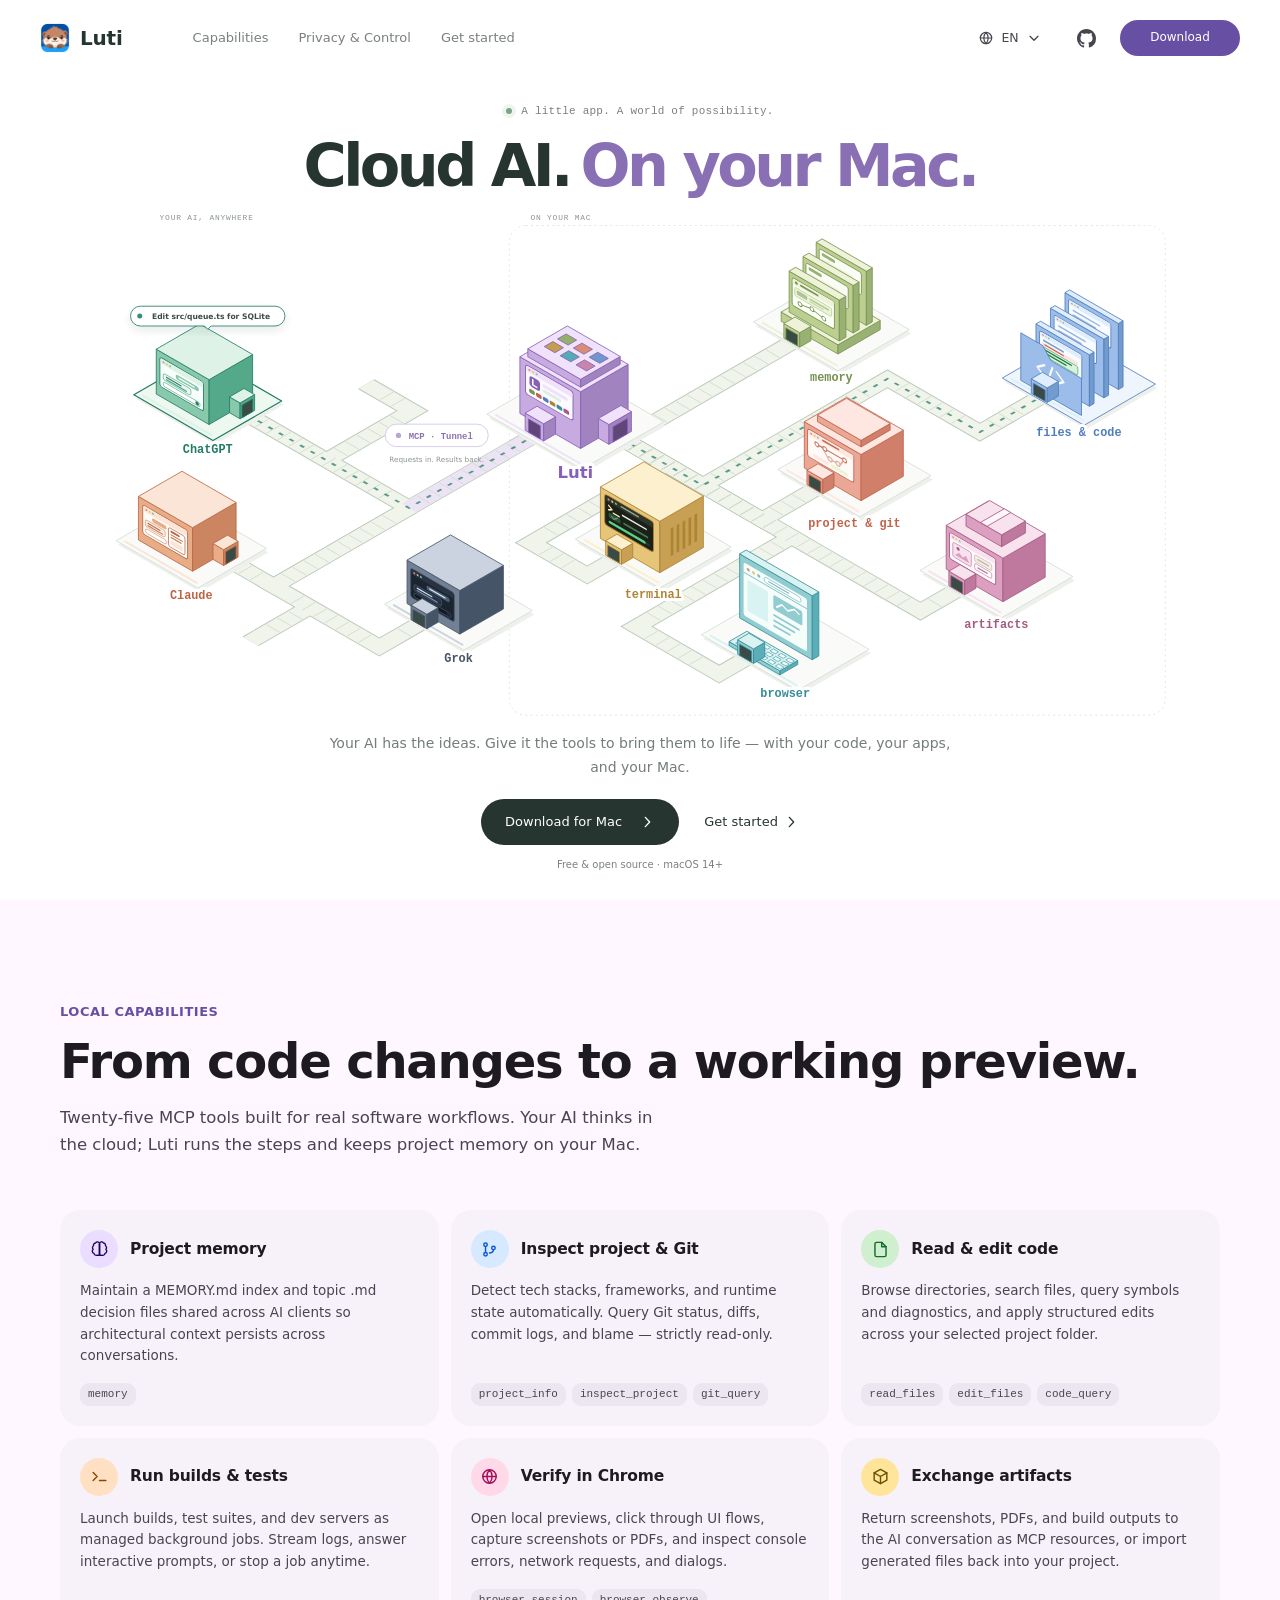
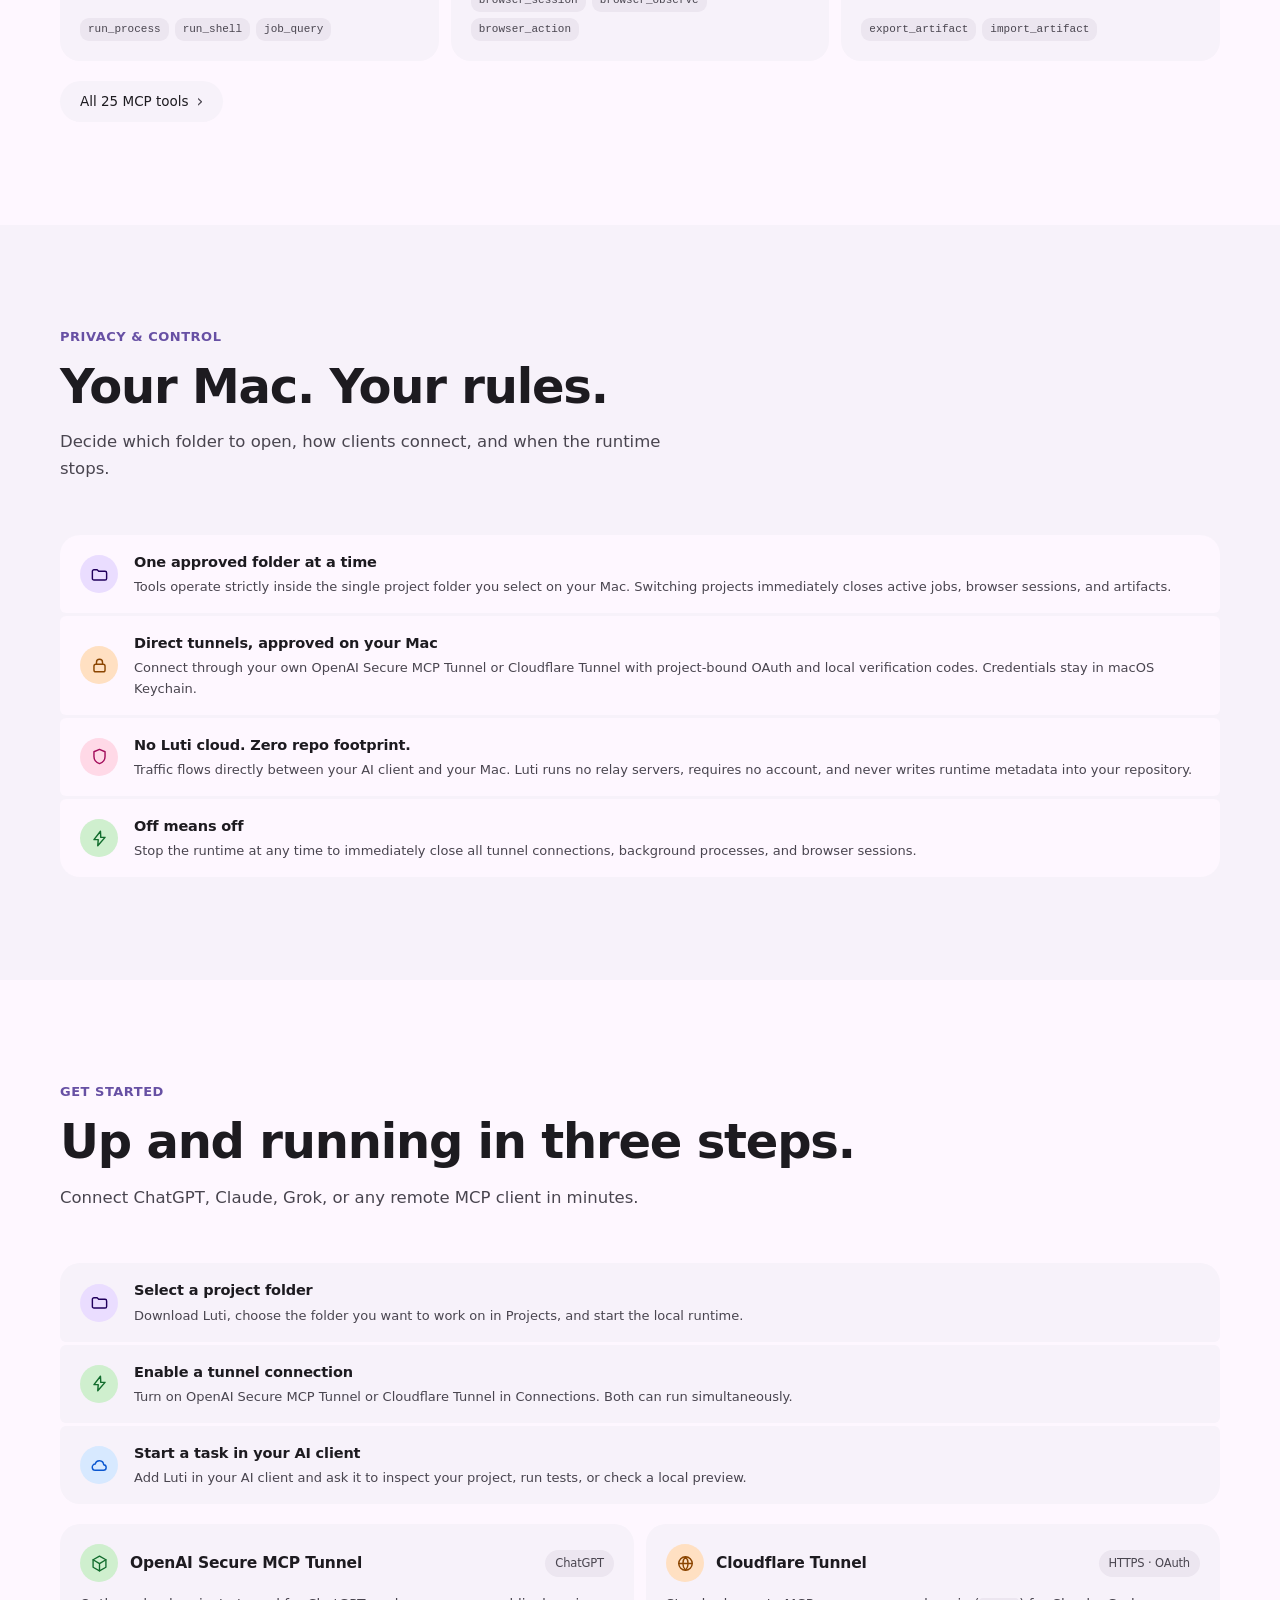
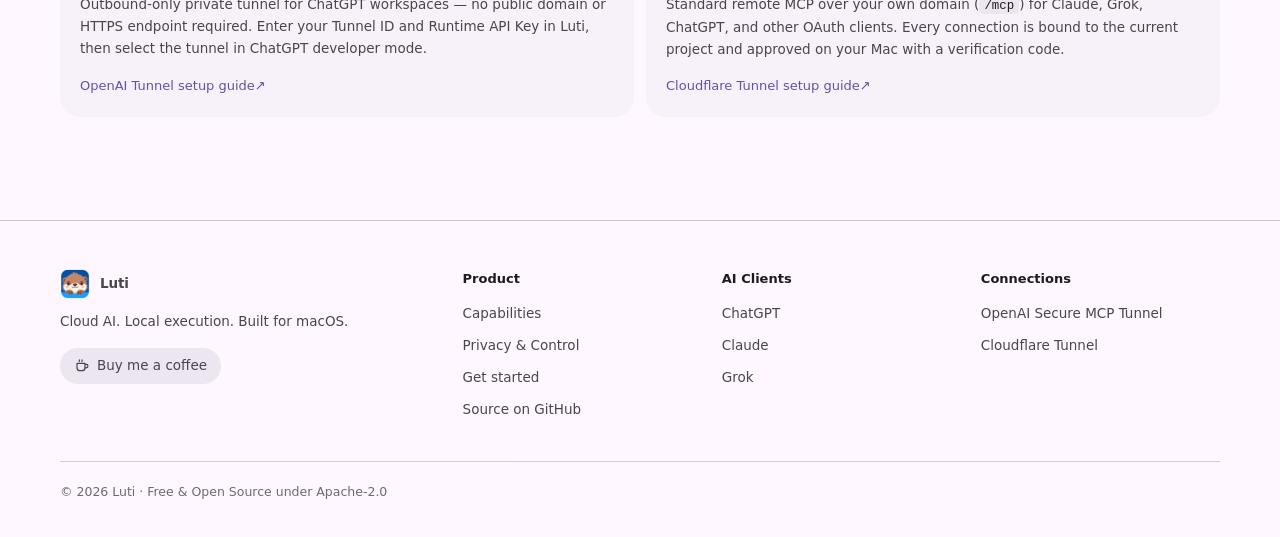
==== commit c6b2d610: "feat(web): showcase all 6 local capability domains and 25 MCP tools" ====
--- a/Web/index.html
+++ b/Web/index.html
@@ -5,8 +5,8 @@
 <meta name="viewport" content="width=device-width, initial-scale=1">
 
 <title>Luti — Cloud AI, on your Mac.</title>
-<meta name="description" content="Luti connects cloud AI to your Mac through MCP. Inspect projects, edit code, run builds and tests, and automate Chrome — all within the folder you choose.">
-<meta name="keywords" content="MCP server, Model Context Protocol, macOS, remote MCP, ChatGPT connector, Claude MCP, Grok MCP, OpenAI Secure MCP Tunnel, Cloudflare Tunnel, local AI tools, OAuth">
+<meta name="description" content="Luti connects cloud AI to your Mac through MCP. Share project memory, inspect &amp; edit code, run builds and tests, and automate Chrome — all within the folder you choose.">
+<meta name="keywords" content="MCP server, Model Context Protocol, macOS, remote MCP, project memory, ChatGPT connector, Claude MCP, Grok MCP, OpenAI Secure MCP Tunnel, Cloudflare Tunnel, local AI tools, OAuth">
 <meta name="author" content="Luti">
 <meta name="robots" content="index, follow, max-image-preview:large, max-snippet:-1">
 <meta name="color-scheme" content="light">
@@ -25,15 +25,15 @@
 <meta property="og:locale:alternate" content="zh_CN">
 <meta property="og:locale:alternate" content="ja_JP">
 <meta property="og:title" content="Luti — Cloud AI, on your Mac.">
-<meta property="og:description" content="Luti connects cloud AI to your Mac through MCP. Inspect projects, edit code, run builds and tests, and automate Chrome — all within the folder you choose.">
+<meta property="og:description" content="Luti connects cloud AI to your Mac through MCP. Share project memory, inspect &amp; edit code, run builds and tests, and automate Chrome — all within the folder you choose.">
 <meta property="og:image" content="https://luti.aouos.com/assets/og-image.png">
 <meta property="og:image:width" content="1200">
 <meta property="og:image:height" content="630">
-<meta property="og:image:alt" content="Luti — Cloud AI, on your Mac. 24 local MCP tools for your projects.">
+<meta property="og:image:alt" content="Luti — Cloud AI, on your Mac. 25 local MCP tools for your projects.">
 
 <meta name="twitter:card" content="summary_large_image">
 <meta name="twitter:title" content="Luti — Cloud AI, on your Mac.">
-<meta name="twitter:description" content="Luti connects cloud AI to your Mac through MCP. Inspect projects, edit code, run builds and tests, and automate Chrome — all within the folder you choose.">
+<meta name="twitter:description" content="Luti connects cloud AI to your Mac through MCP. Share project memory, inspect &amp; edit code, run builds and tests, and automate Chrome — all within the folder you choose.">
 <meta name="twitter:image" content="https://luti.aouos.com/assets/og-image.png">
 
 <link rel="icon" href="assets/luti-icon.png" type="image/png">
@@ -71,9 +71,10 @@
       "url": "https://luti.aouos.com/",
       "image": "https://luti.aouos.com/assets/og-image.png",
       "publisher": { "@id": "https://luti.aouos.com/#org" },
-      "description": "Luti connects cloud AI to your Mac through MCP. Inspect projects, edit code, run builds and tests, and automate Chrome — all within the folder you choose.",
+      "description": "Luti connects cloud AI to your Mac through MCP. Share project memory, inspect & edit code, run builds and tests, and automate Chrome — all within the folder you choose.",
       "featureList": [
-        "24 MCP tools across Project, Files & Code, Process & Jobs, Git, Browser, and Artifacts",
+        "25 MCP tools across Memory, Project, Files & Code, Process & Jobs, Git, Browser, and Artifacts",
+        "Project-scoped memory with MEMORY.md index and topic Markdown decision files shared across AI clients",
         "Scoped strictly to the single local project folder selected on your Mac",
         "OpenAI Secure MCP Tunnel and Cloudflare Tunnel with project-bound OAuth",
         "Zero repository footprint and no Luti relay servers"
@@ -175,7 +176,7 @@
   </div>
 
   <div class="factory" id="factory">
-    <svg class="factory__scene" id="factoryScene" viewBox="0 0 1600 650" role="group" aria-label="AI clients, Tunnel, Luti and your local tools">
+    <svg class="factory__scene" id="factoryScene" viewBox="0 -84 1600 772" role="group" aria-label="AI clients, Tunnel, Luti and your local tools">
       <defs>
         <filter id="factoryShadow" x="-18%" y="-18%" width="136%" height="146%">
           <feDropShadow dx="0" dy="6" stdDeviation="7" flood-color="#1e2b26" flood-opacity="0.11"/>
@@ -190,9 +191,9 @@
         </symbol>
       </defs>
       <g class="factory__boundary" aria-hidden="true">
-        <rect id="factoryBoundary" x="644" y="22" width="930" height="580" rx="25"/>
-        <text id="factoryWorkspace" x="674" y="16" data-i18n="factory.workspace">ON YOUR MAC</text>
-        <text id="factoryRemote" x="72" y="16" data-i18n="factory.remote">YOUR AI, ANYWHERE</text>
+        <rect id="factoryBoundary" x="602" y="-62" width="994" height="742" rx="25"/>
+        <text id="factoryWorkspace" x="634" y="-70" data-i18n="factory.workspace">ON YOUR MAC</text>
+        <text id="factoryRemote" x="72" y="-70" data-i18n="factory.remote">YOUR AI, ANYWHERE</text>
       </g>
       <g id="factoryRoutes" aria-hidden="true"></g>
       <g id="factoryStations">
@@ -200,10 +201,12 @@
         <g class="factory__station" data-client="claude" data-node="claude" role="button" tabindex="0" aria-pressed="false"><g class="factory__art"></g><text class="factory__label">Claude</text></g>
         <g class="factory__station" data-client="grok" data-node="grok" role="button" tabindex="0" aria-pressed="false"><g class="factory__art"></g><text class="factory__label">Grok</text></g>
         <g class="factory__station factory__station--hub" data-node="luti" role="button" tabindex="0" aria-pressed="false"><g class="factory__art"></g><text class="factory__label">Luti</text></g>
-        <g class="factory__station" data-node="memory" role="button" tabindex="0" aria-pressed="false"><g class="factory__art"></g><text class="factory__label" data-i18n="factory.memory">project &amp; git</text></g>
+        <g class="factory__station" data-node="memory" role="button" tabindex="0" aria-pressed="false"><g class="factory__art"></g><text class="factory__label" data-i18n="factory.memory">memory</text></g>
+        <g class="factory__station" data-node="git" role="button" tabindex="0" aria-pressed="false"><g class="factory__art"></g><text class="factory__label" data-i18n="factory.git">project &amp; git</text></g>
         <g class="factory__station" data-node="code" role="button" tabindex="0" aria-pressed="true"><g class="factory__art"></g><text class="factory__label" data-i18n="factory.code">files &amp; code</text></g>
         <g class="factory__station" data-node="terminal" role="button" tabindex="0" aria-pressed="false"><g class="factory__art"></g><text class="factory__label" data-i18n="factory.terminal">terminal</text></g>
         <g class="factory__station" data-node="browser" role="button" tabindex="0" aria-pressed="false"><g class="factory__art"></g><text class="factory__label" data-i18n="factory.browser">browser</text></g>
+        <g class="factory__station" data-node="artifacts" role="button" tabindex="0" aria-pressed="false"><g class="factory__art"></g><text class="factory__label" data-i18n="factory.artifacts">artifacts</text></g>
       </g>
       <g class="factory__tunnel" id="factoryTunnel" transform="translate(545 323)" aria-hidden="true">
         <rect class="factory__tunnel-pill" x="-78" y="-21" width="156" height="34" rx="17"/>
@@ -232,43 +235,61 @@
     <header class="section__head reveal">
       <p class="section__label" data-i18n="caps.label">Local capabilities</p>
       <h2 class="section__title" data-i18n="caps.title">From code changes to a working preview.</h2>
-      <p class="section__lede" data-i18n="caps.lede">Twenty-four MCP tools built for real software workflows. Your AI thinks in the cloud; Luti runs the steps on your Mac.</p>
+      <p class="section__lede" data-i18n="caps.lede">Twenty-five MCP tools built for real software workflows. Your AI thinks in the cloud; Luti runs the steps and keeps project memory on your Mac.</p>
     </header>
 
-    <div class="grid grid--4 reveal">
-      <article class="card">
-        <h3 class="card__title"><span class="icon-circle" data-tone="purple"><svg><use href="#i-git"/></svg></span><span data-i18n="caps.task1">Inspect project &amp; Git</span></h3>
-        <p class="card__body" data-i18n="caps.body1">Detect stacks, frameworks, and runtime state automatically. Review Git status, diffs, commit logs, and blame — strictly read-only.</p>
-        <div class="chips chips--plain">
-          <span class="chip">inspect_project</span><span class="chip">git_query</span>
-        </div>
-      </article>
-      <article class="card">
-        <h3 class="card__title"><span class="icon-circle" data-tone="green"><svg><use href="#i-file"/></svg></span><span data-i18n="caps.task2">Read &amp; edit code</span></h3>
-        <p class="card__body" data-i18n="caps.body2">Search files, query symbols and diagnostics, and apply structured code edits across your selected project folder.</p>
-        <div class="chips chips--plain">
-          <span class="chip">edit_files</span><span class="chip">code_query</span>
-        </div>
-      </article>
-      <article class="card">
-        <h3 class="card__title"><span class="icon-circle" data-tone="orange"><svg><use href="#i-terminal"/></svg></span><span data-i18n="caps.task3">Run builds &amp; tests</span></h3>
-        <p class="card__body" data-i18n="caps.body3">Launch builds, test suites, and dev servers as managed background jobs. Stream logs, answer interactive prompts, or stop a job anytime.</p>
-        <div class="chips chips--plain">
-          <span class="chip">run_process</span><span class="chip">job_query</span>
-        </div>
-      </article>
-      <article class="card">
-        <h3 class="card__title"><span class="icon-circle" data-tone="pink"><svg><use href="#i-globe"/></svg></span><span data-i18n="caps.task4">Verify in Chrome</span></h3>
-        <p class="card__body" data-i18n="caps.body4">Open local previews, click through UI flows, capture screenshots or PDFs, inspect console and network activity, and exchange artifacts.</p>
-        <div class="chips chips--plain">
-          <span class="chip">browser_observe</span><span class="chip">export_artifact</span>
+    <div class="grid grid--3 reveal">
+      <article class="card">
+        <h3 class="card__title"><span class="icon-circle" data-tone="purple"><svg><use href="#i-brain"/></svg></span><span data-i18n="caps.task1">Project memory</span></h3>
+        <p class="card__body" data-i18n="caps.body1">Maintain a MEMORY.md index and topic .md decision files shared across AI clients so architectural context persists across conversations.</p>
+        <div class="chips chips--plain">
+          <span class="chip">memory</span>
+        </div>
+      </article>
+      <article class="card">
+        <h3 class="card__title"><span class="icon-circle" data-tone="blue"><svg><use href="#i-git"/></svg></span><span data-i18n="caps.task2">Inspect project &amp; Git</span></h3>
+        <p class="card__body" data-i18n="caps.body2">Detect tech stacks, frameworks, and runtime state automatically. Query Git status, diffs, commit logs, and blame — strictly read-only.</p>
+        <div class="chips chips--plain">
+          <span class="chip">project_info</span><span class="chip">inspect_project</span><span class="chip">git_query</span>
+        </div>
+      </article>
+      <article class="card">
+        <h3 class="card__title"><span class="icon-circle" data-tone="green"><svg><use href="#i-file"/></svg></span><span data-i18n="caps.task3">Read &amp; edit code</span></h3>
+        <p class="card__body" data-i18n="caps.body3">Browse directories, search files, query symbols and diagnostics, and apply structured edits across your selected project folder.</p>
+        <div class="chips chips--plain">
+          <span class="chip">read_files</span><span class="chip">edit_files</span><span class="chip">code_query</span>
+        </div>
+      </article>
+      <article class="card">
+        <h3 class="card__title"><span class="icon-circle" data-tone="orange"><svg><use href="#i-terminal"/></svg></span><span data-i18n="caps.task4">Run builds &amp; tests</span></h3>
+        <p class="card__body" data-i18n="caps.body4">Launch builds, test suites, and dev servers as managed background jobs. Stream logs, answer interactive prompts, or stop a job anytime.</p>
+        <div class="chips chips--plain">
+          <span class="chip">run_process</span><span class="chip">run_shell</span><span class="chip">job_query</span>
+        </div>
+      </article>
+      <article class="card">
+        <h3 class="card__title"><span class="icon-circle" data-tone="pink"><svg><use href="#i-globe"/></svg></span><span data-i18n="caps.task5">Verify in Chrome</span></h3>
+        <p class="card__body" data-i18n="caps.body5">Open local previews, click through UI flows, capture screenshots or PDFs, and inspect console errors, network requests, and dialogs.</p>
+        <div class="chips chips--plain">
+          <span class="chip">browser_session</span><span class="chip">browser_observe</span><span class="chip">browser_action</span>
+        </div>
+      </article>
+      <article class="card">
+        <h3 class="card__title"><span class="icon-circle" data-tone="yellow"><svg><use href="#i-package"/></svg></span><span data-i18n="caps.task6">Exchange artifacts</span></h3>
+        <p class="card__body" data-i18n="caps.body6">Return screenshots, PDFs, and build outputs to the AI conversation as MCP resources, or import generated files back into your project.</p>
+        <div class="chips chips--plain">
+          <span class="chip">export_artifact</span><span class="chip">import_artifact</span>
         </div>
       </article>
     </div>
 
     <details class="disclose reveal">
-      <summary data-i18n="tools.all">All 24 MCP tools</summary>
+      <summary data-i18n="tools.all">All 25 MCP tools</summary>
       <div class="disclose__body">
+        <div class="disclose__group">
+          <p class="disclose__name" data-i18n="tools.t1">Memory</p>
+          <div class="chips"><span class="chip">memory</span></div>
+        </div>
         <div class="disclose__group">
           <p class="disclose__name" data-i18n="tools.t2">Project</p>
           <div class="chips"><span class="chip">project_info</span><span class="chip">inspect_project</span><span class="chip">runtime_status</span></div>
--- a/Web/styles/base.css
+++ b/Web/styles/base.css
@@ -303,7 +303,7 @@
 /* Responsive layout */
 
 @media (max-width: 1000px) {
-  .grid--4 { grid-template-columns: repeat(2, 1fr); }
+  .grid--3, .grid--4 { grid-template-columns: repeat(2, 1fr); }
   .footer__grid { grid-template-columns: 1fr 1fr; }
 }
 @media (max-width: 720px) {
--- a/Web/styles/hero.css
+++ b/Web/styles/hero.css
@@ -58,14 +58,18 @@
 .factory__station[aria-pressed="true"] .factory__pad { fill: var(--wash); stroke: var(--tone); }
 .factory__indicator { fill: var(--tone); opacity: .35; transition: opacity 180ms, transform 180ms; transform-box: fill-box; transform-origin: center; }
 .factory__station.is-working .factory__indicator { opacity: 1; transform: scale(1.25); }
-.st-mem__blade, .st-code__sheet, .st-browser__shot { transition: transform 280ms var(--ease-expressive), opacity 220ms; }
-.factory__station.is-acting .st-mem__blade, .factory__station.is-acting .st-code__sheet { transform: translateY(-8px); }
+.st-mem__blade, .st-code__sheet, .st-art__crate, .st-browser__shot { transition: transform 280ms var(--ease-expressive), opacity 220ms; }
+.factory__station.is-acting .st-mem__blade, .factory__station.is-acting .st-code__sheet, .factory__station.is-acting .st-art__crate { transform: translateY(-8px); }
 .st-mem__new { opacity: .55; transition: opacity 220ms; }
 .factory__station.is-acting .st-mem__new, .factory__station[aria-pressed="true"] .st-mem__new { opacity: 1; }
+.st-git__branch { opacity: .5; transition: opacity 220ms; }
+.factory__station.is-acting .st-git__branch, .factory__station[aria-pressed="true"] .st-git__branch { opacity: 1; }
 .st-code__add { opacity: .45; transition: opacity 220ms; }
 .factory__station.is-acting .st-code__add, .factory__station[aria-pressed="true"] .st-code__add { opacity: 1; }
 .st-term__pass { opacity: .45; transition: opacity 220ms; }
 .factory__station.is-acting .st-term__pass, .factory__station[aria-pressed="true"] .st-term__pass { opacity: 1; }
+.st-art__badge { opacity: .5; transition: opacity 220ms; }
+.factory__station.is-acting .st-art__badge, .factory__station[aria-pressed="true"] .st-art__badge { opacity: 1; }
 .st-browser__finder { opacity: 0; transition: opacity 200ms; }
 .factory__station.is-acting .st-browser__finder { opacity: 1; }
 .st-browser__flash { opacity: 0; transition: opacity 110ms; pointer-events: none; }
@@ -108,7 +112,7 @@
   .appbar .menu__trigger { padding-inline: 6px; }
   .appbar a.appbar__icon[href="https://github.com/boltguo/Luti"] { display: none; }
   .factory { margin-inline: 0; width: 100%; }
-  .factory__scene { aspect-ratio: 900 / 1170; height: auto; }
+  .factory__scene { aspect-ratio: 900 / 1360; height: auto; }
   .factory__label { font-size: 24px; }
   .factory__station--hub .factory__label { font-size: 30px; }
   .factory__boundary text { font-size: 18px; }
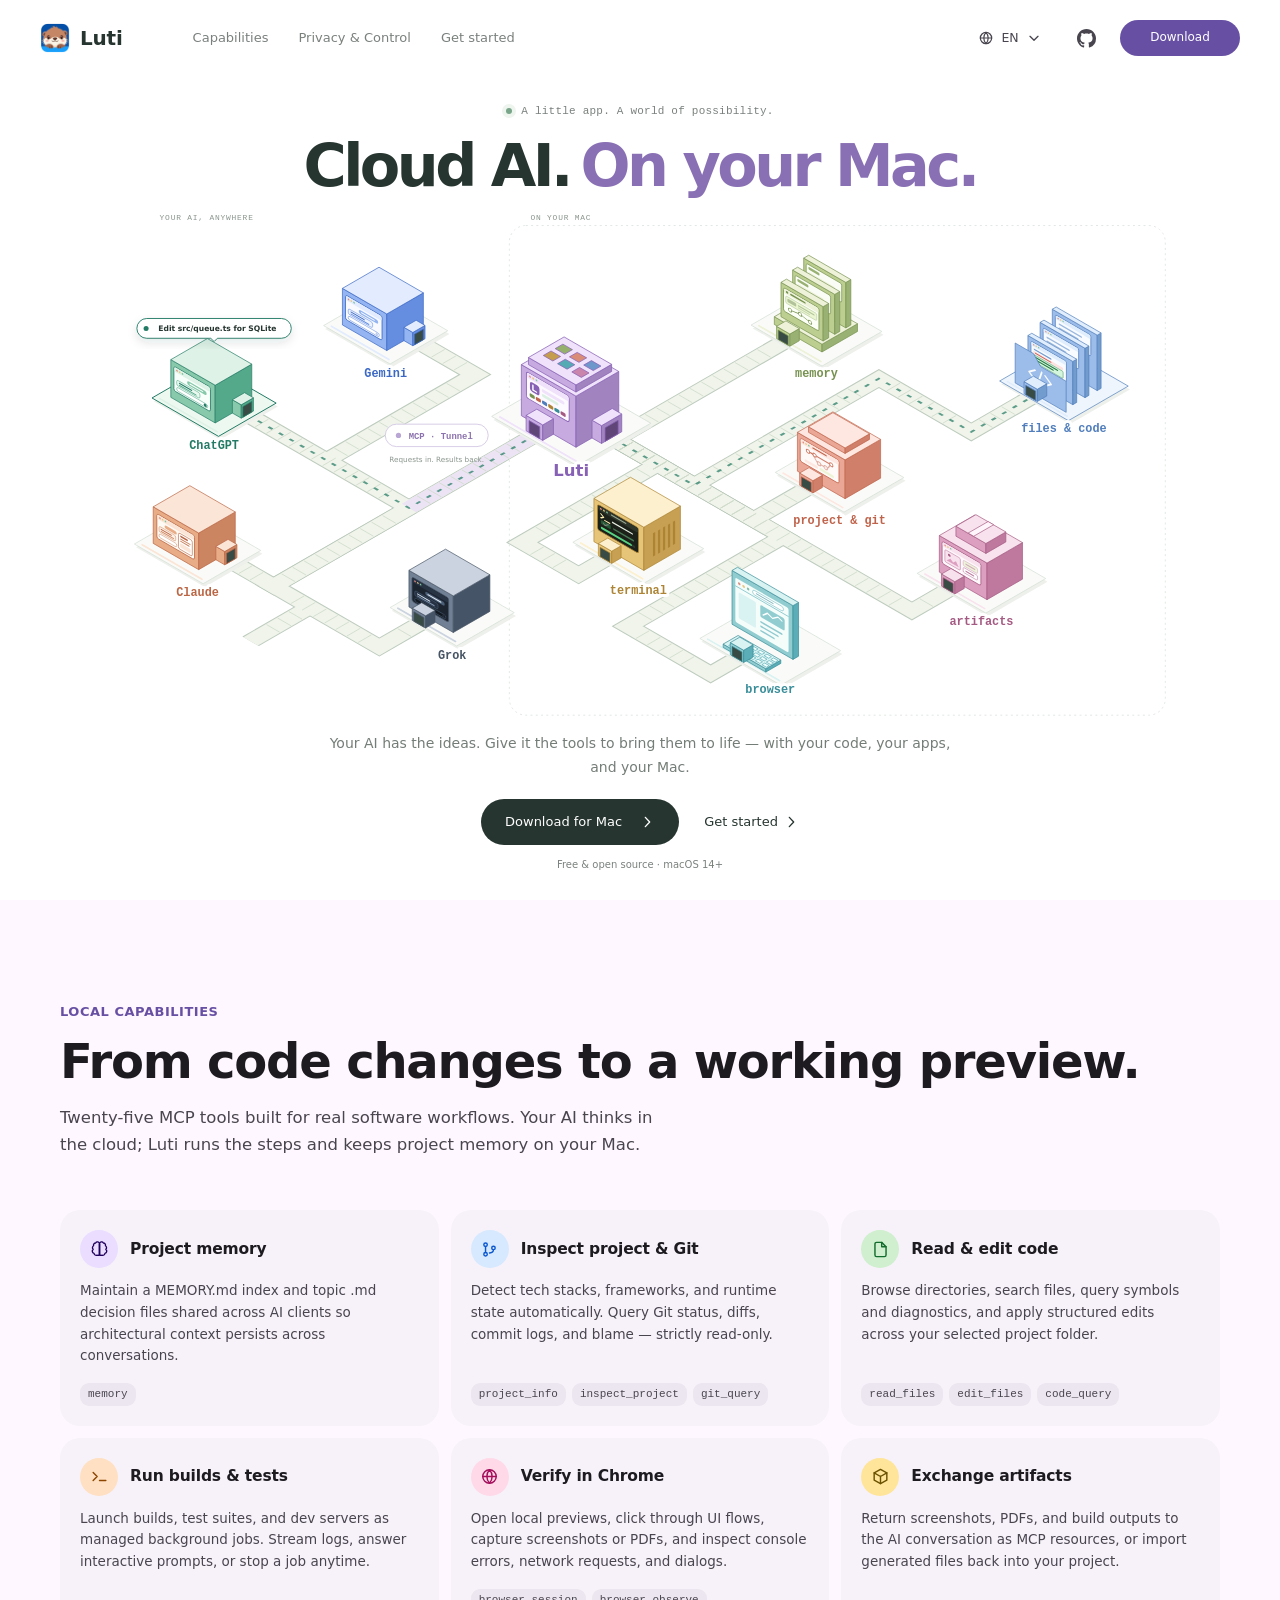
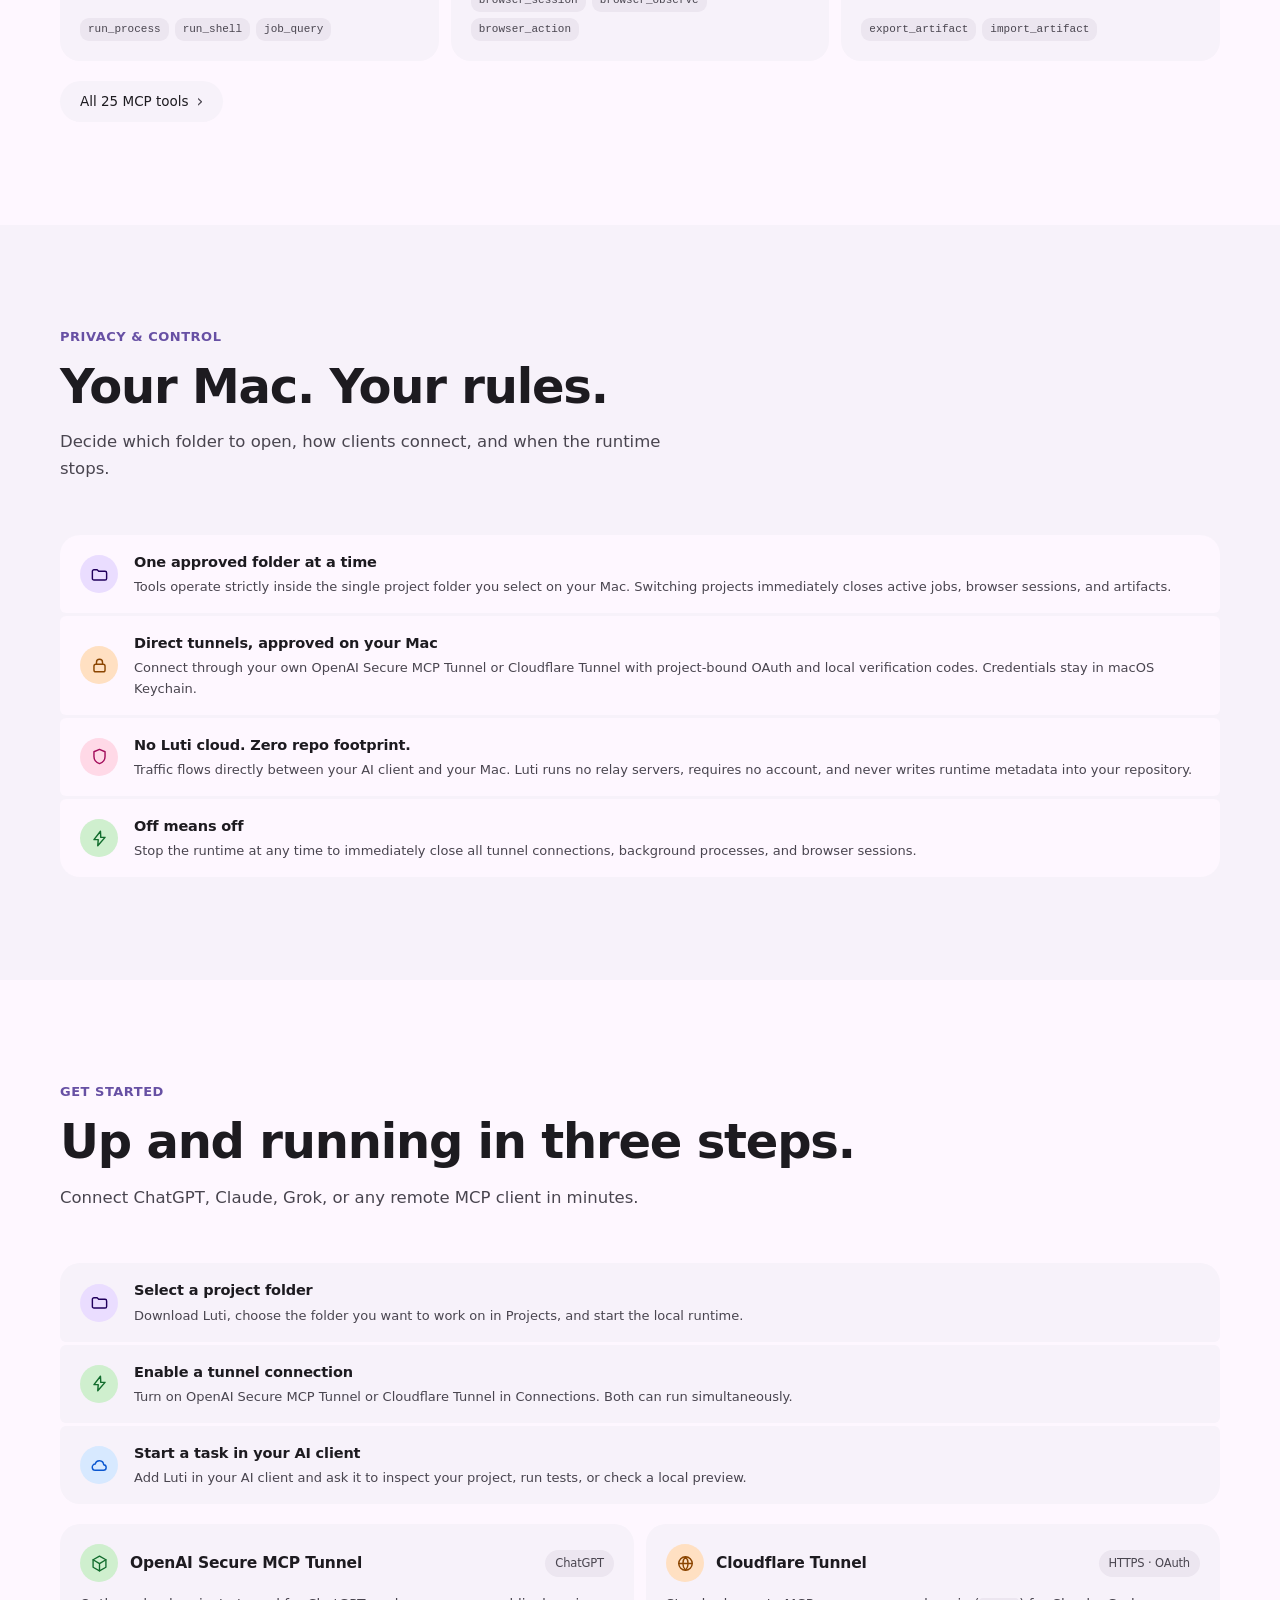
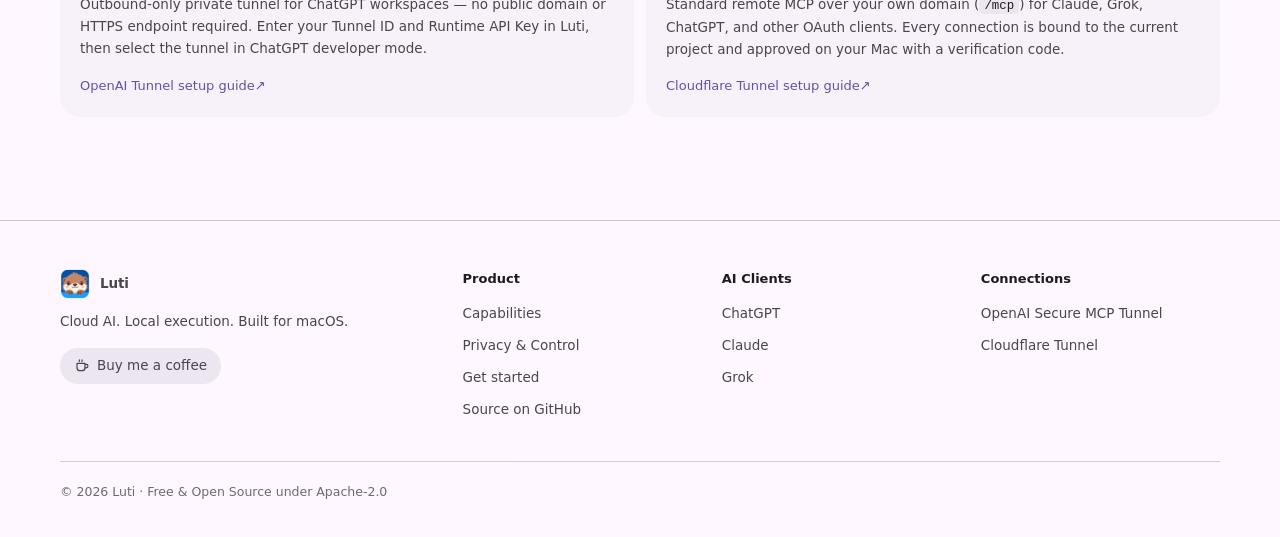
==== commit baf7306a: "feat: bind Cloudflare OAuth to domain, optimize tunnel transfers, and update web hero" ====
--- a/Web/index.html
+++ b/Web/index.html
@@ -198,6 +198,7 @@
       <g id="factoryRoutes" aria-hidden="true"></g>
       <g id="factoryStations">
         <g class="factory__station" data-client="chatgpt" data-node="chatgpt" role="button" tabindex="0" aria-pressed="true"><g class="factory__art"></g><text class="factory__label">ChatGPT</text></g>
+        <g class="factory__station" data-client="gemini" data-node="gemini" role="button" tabindex="0" aria-pressed="false"><g class="factory__art"></g><text class="factory__label">Gemini</text></g>
         <g class="factory__station" data-client="claude" data-node="claude" role="button" tabindex="0" aria-pressed="false"><g class="factory__art"></g><text class="factory__label">Claude</text></g>
         <g class="factory__station" data-client="grok" data-node="grok" role="button" tabindex="0" aria-pressed="false"><g class="factory__art"></g><text class="factory__label">Grok</text></g>
         <g class="factory__station factory__station--hub" data-node="luti" role="button" tabindex="0" aria-pressed="false"><g class="factory__art"></g><text class="factory__label">Luti</text></g>
--- a/Web/styles/hero.css
+++ b/Web/styles/hero.css
@@ -116,7 +116,7 @@
   .factory__label { font-size: 24px; }
   .factory__station--hub .factory__label { font-size: 30px; }
   .factory__boundary text { font-size: 18px; }
-  .factory__tunnel text { font-size: 17px; }
+  .factory__tunnel text { font-size: 14.5px; }
   .factory__tunnel .factory__caption { display: none; }
   :root:lang(zh) .hero h1 { font-size: clamp(31px, 8.3vw, 45px); }
   :root:lang(ja) .hero h1 { font-size: clamp(30px, 8.1vw, 44px); }
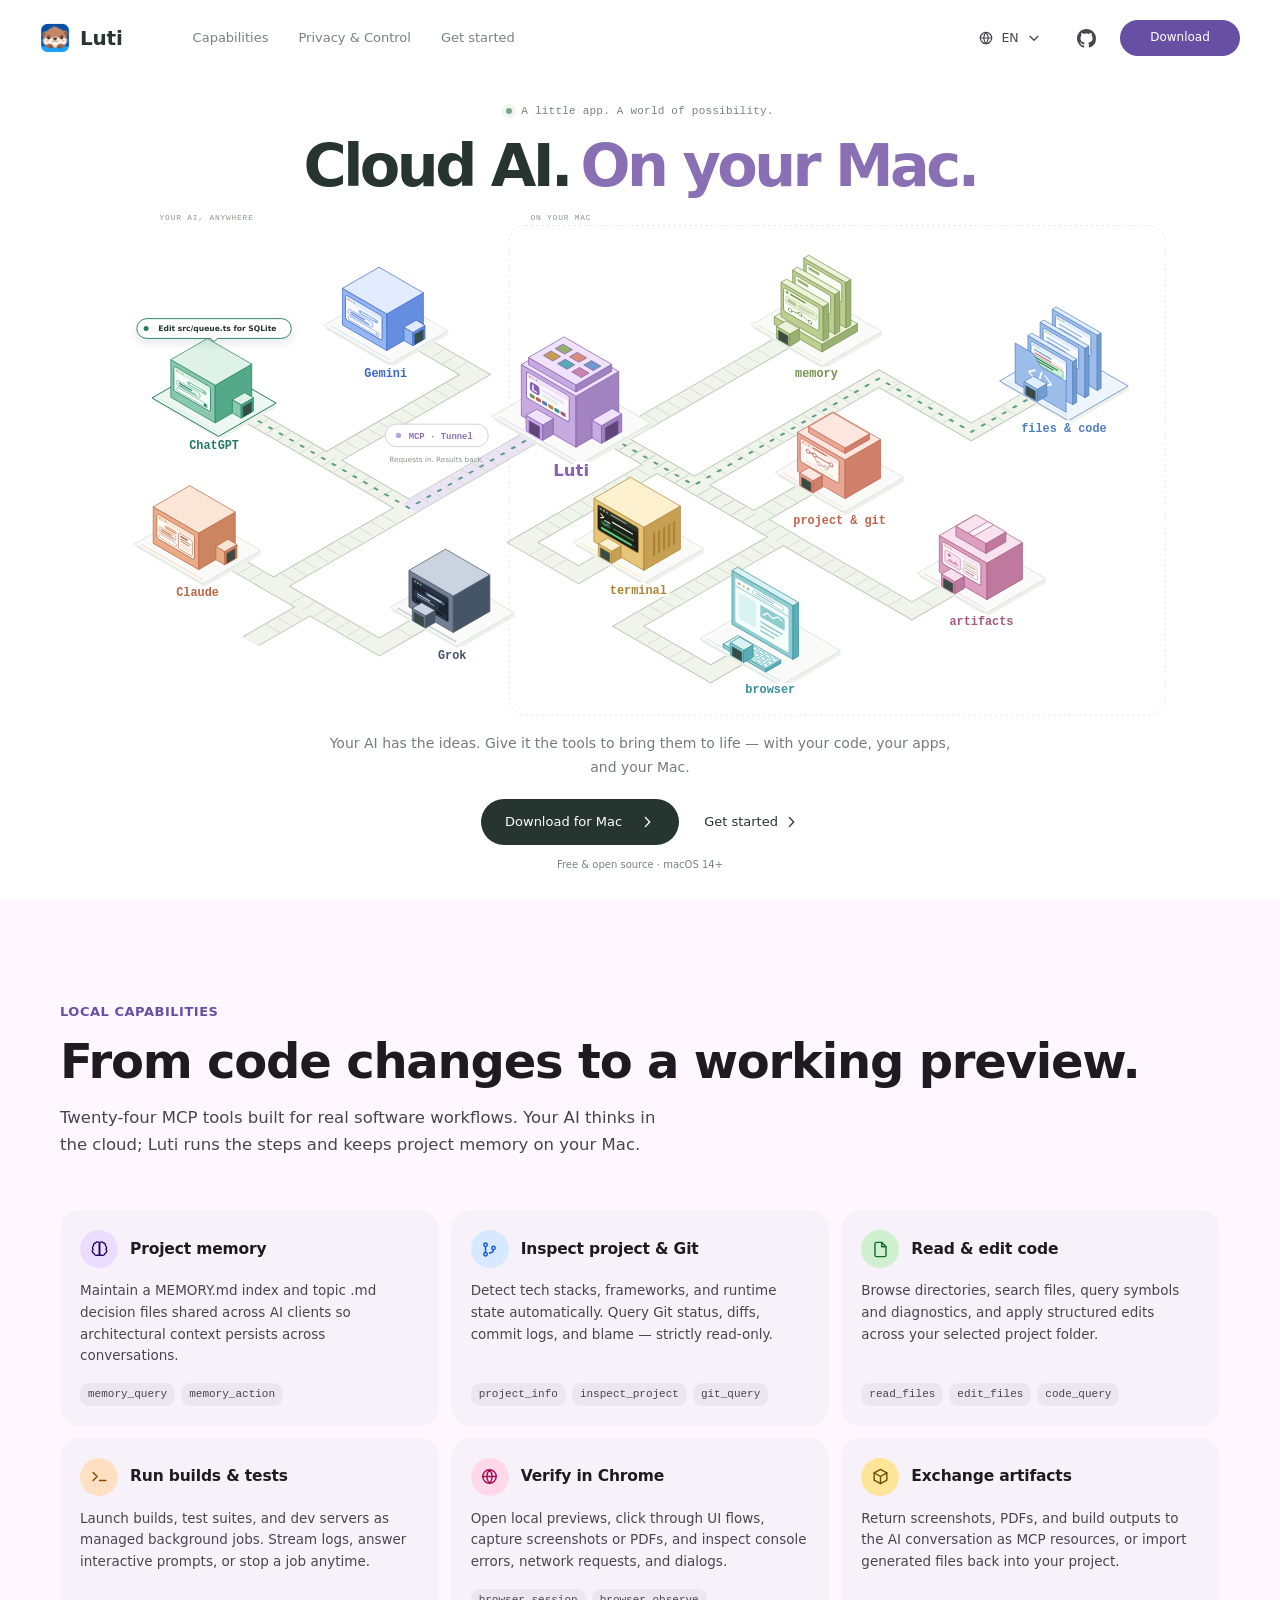
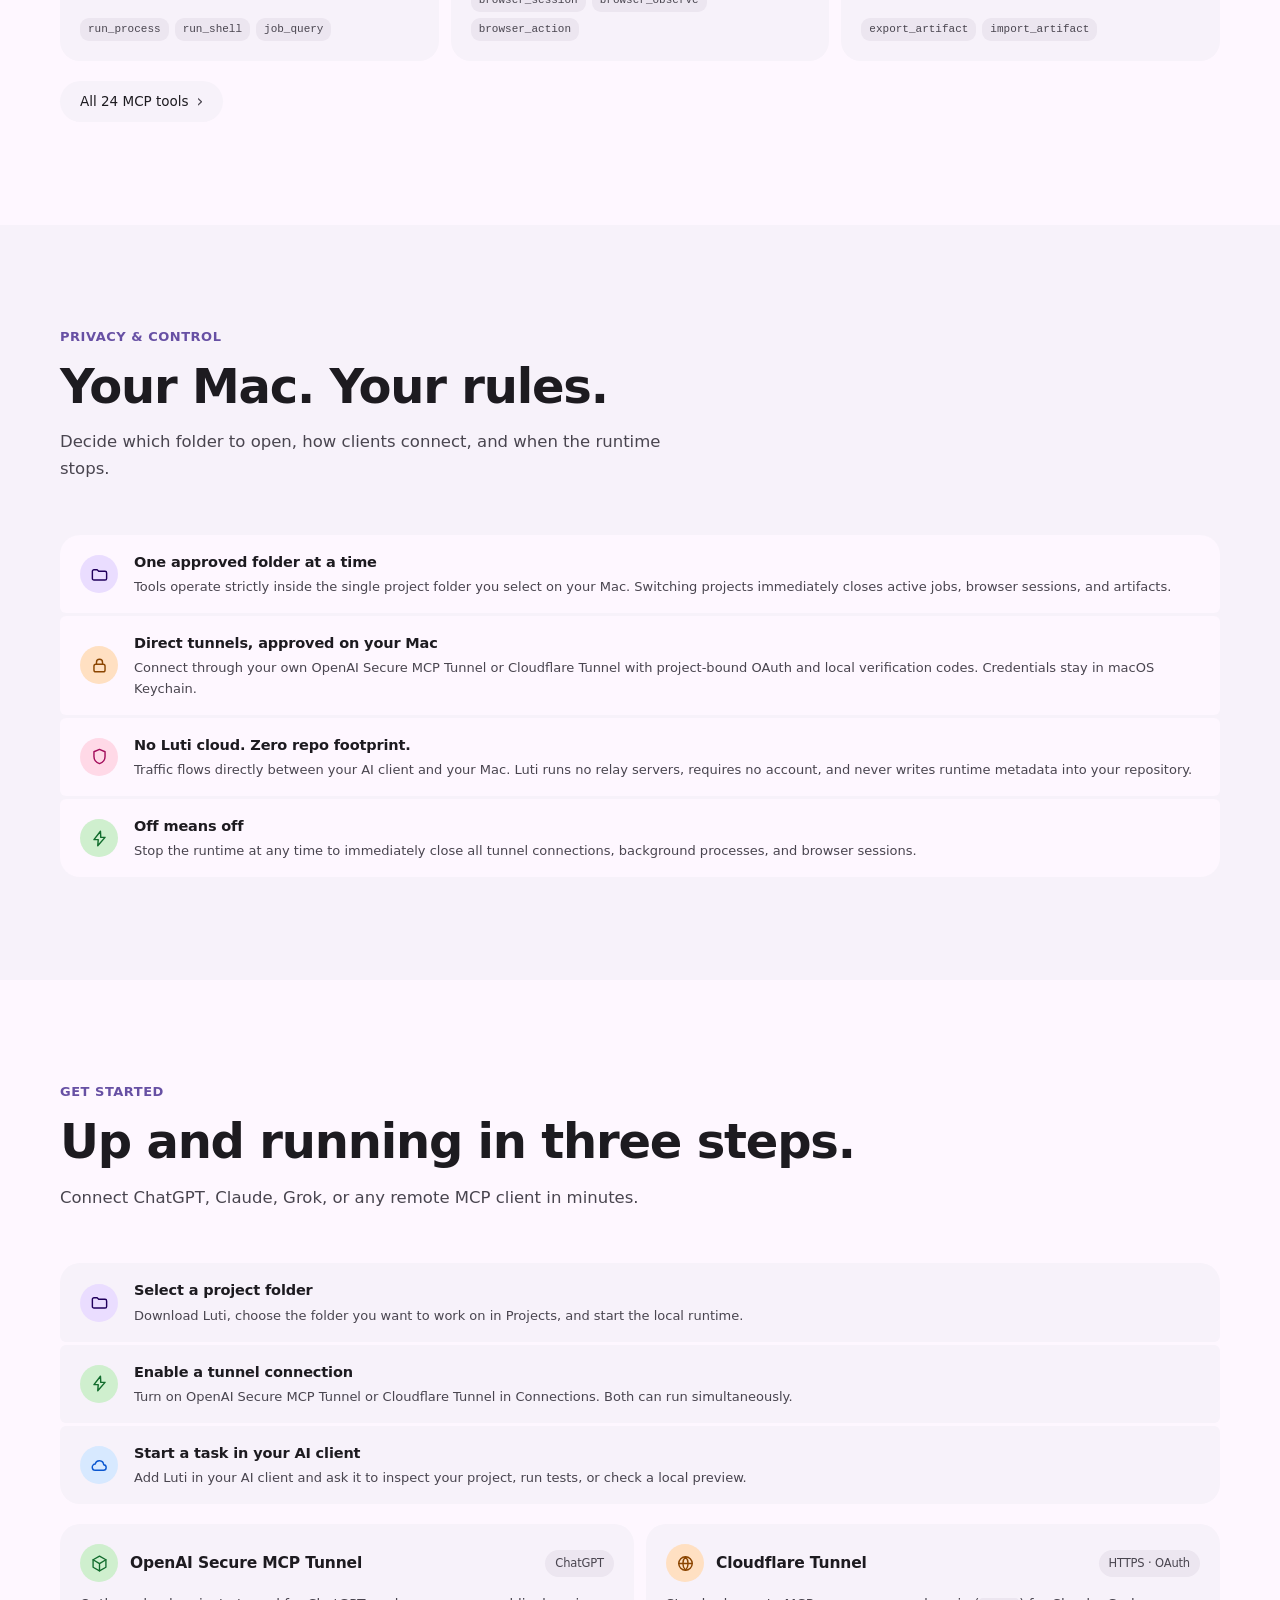
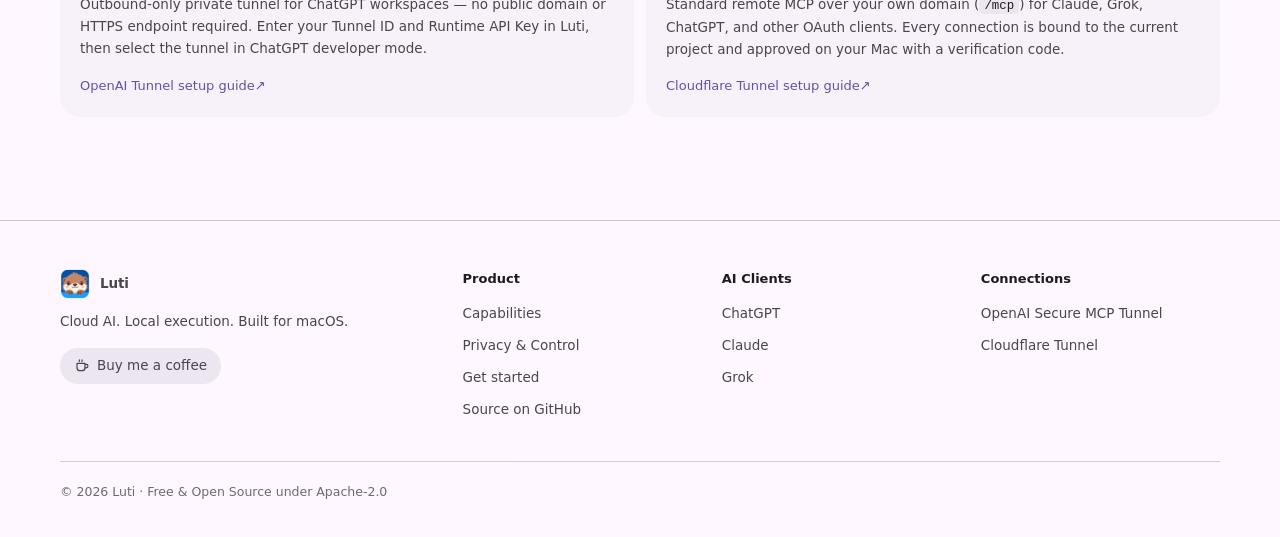
==== commit 43b2dc3c: "docs: update READMEs, website and 1.4.0 notes for 24 tools and task hand-off Co-Authored-By: Claude " ====
--- a/Web/index.html
+++ b/Web/index.html
@@ -29,7 +29,7 @@
 <meta property="og:image" content="https://luti.aouos.com/assets/og-image.png">
 <meta property="og:image:width" content="1200">
 <meta property="og:image:height" content="630">
-<meta property="og:image:alt" content="Luti — Cloud AI, on your Mac. 25 local MCP tools for your projects.">
+<meta property="og:image:alt" content="Luti — Cloud AI, on your Mac. 24 local MCP tools for your projects.">
 
 <meta name="twitter:card" content="summary_large_image">
 <meta name="twitter:title" content="Luti — Cloud AI, on your Mac.">
@@ -73,7 +73,7 @@
       "publisher": { "@id": "https://luti.aouos.com/#org" },
       "description": "Luti connects cloud AI to your Mac through MCP. Share project memory, inspect & edit code, run builds and tests, and automate Chrome — all within the folder you choose.",
       "featureList": [
-        "25 MCP tools across Memory, Project, Files & Code, Process & Jobs, Git, Browser, and Artifacts",
+        "24 MCP tools across Memory, Project, Files & Code, Process & Jobs, Git, Browser, and Artifacts",
         "Project-scoped memory with MEMORY.md index and topic Markdown decision files shared across AI clients",
         "Scoped strictly to the single local project folder selected on your Mac",
         "OpenAI Secure MCP Tunnel and Cloudflare Tunnel with project-bound OAuth",
@@ -236,7 +236,7 @@
     <header class="section__head reveal">
       <p class="section__label" data-i18n="caps.label">Local capabilities</p>
       <h2 class="section__title" data-i18n="caps.title">From code changes to a working preview.</h2>
-      <p class="section__lede" data-i18n="caps.lede">Twenty-five MCP tools built for real software workflows. Your AI thinks in the cloud; Luti runs the steps and keeps project memory on your Mac.</p>
+      <p class="section__lede" data-i18n="caps.lede">Twenty-four MCP tools built for real software workflows. Your AI thinks in the cloud; Luti runs the steps and keeps project memory on your Mac.</p>
     </header>
 
     <div class="grid grid--3 reveal">
@@ -244,7 +244,8 @@
         <h3 class="card__title"><span class="icon-circle" data-tone="purple"><svg><use href="#i-brain"/></svg></span><span data-i18n="caps.task1">Project memory</span></h3>
         <p class="card__body" data-i18n="caps.body1">Maintain a MEMORY.md index and topic .md decision files shared across AI clients so architectural context persists across conversations.</p>
         <div class="chips chips--plain">
-          <span class="chip">memory</span>
+          <span class="chip">memory_query</span>
+          <span class="chip">memory_action</span>
         </div>
       </article>
       <article class="card">
@@ -285,11 +286,11 @@
     </div>
 
     <details class="disclose reveal">
-      <summary data-i18n="tools.all">All 25 MCP tools</summary>
+      <summary data-i18n="tools.all">All 24 MCP tools</summary>
       <div class="disclose__body">
         <div class="disclose__group">
           <p class="disclose__name" data-i18n="tools.t1">Memory</p>
-          <div class="chips"><span class="chip">memory</span></div>
+          <div class="chips"><span class="chip">memory_query</span><span class="chip">memory_action</span></div>
         </div>
         <div class="disclose__group">
           <p class="disclose__name" data-i18n="tools.t2">Project</p>
@@ -309,7 +310,7 @@
         </div>
         <div class="disclose__group">
           <p class="disclose__name" data-i18n="tools.t6">Browser</p>
-          <div class="chips"><span class="chip">browser_session</span><span class="chip">browser_observe</span><span class="chip">browser_action</span><span class="chip">browser_transfer</span><span class="chip">browser_inspect</span><span class="chip">browser_dialog</span><span class="chip">browser_evaluate</span></div>
+          <div class="chips"><span class="chip">browser_session</span><span class="chip">browser_observe</span><span class="chip">browser_action</span><span class="chip">browser_transfer</span><span class="chip">browser_evaluate</span></div>
         </div>
         <div class="disclose__group">
           <p class="disclose__name" data-i18n="tools.t8">Artifacts</p>
